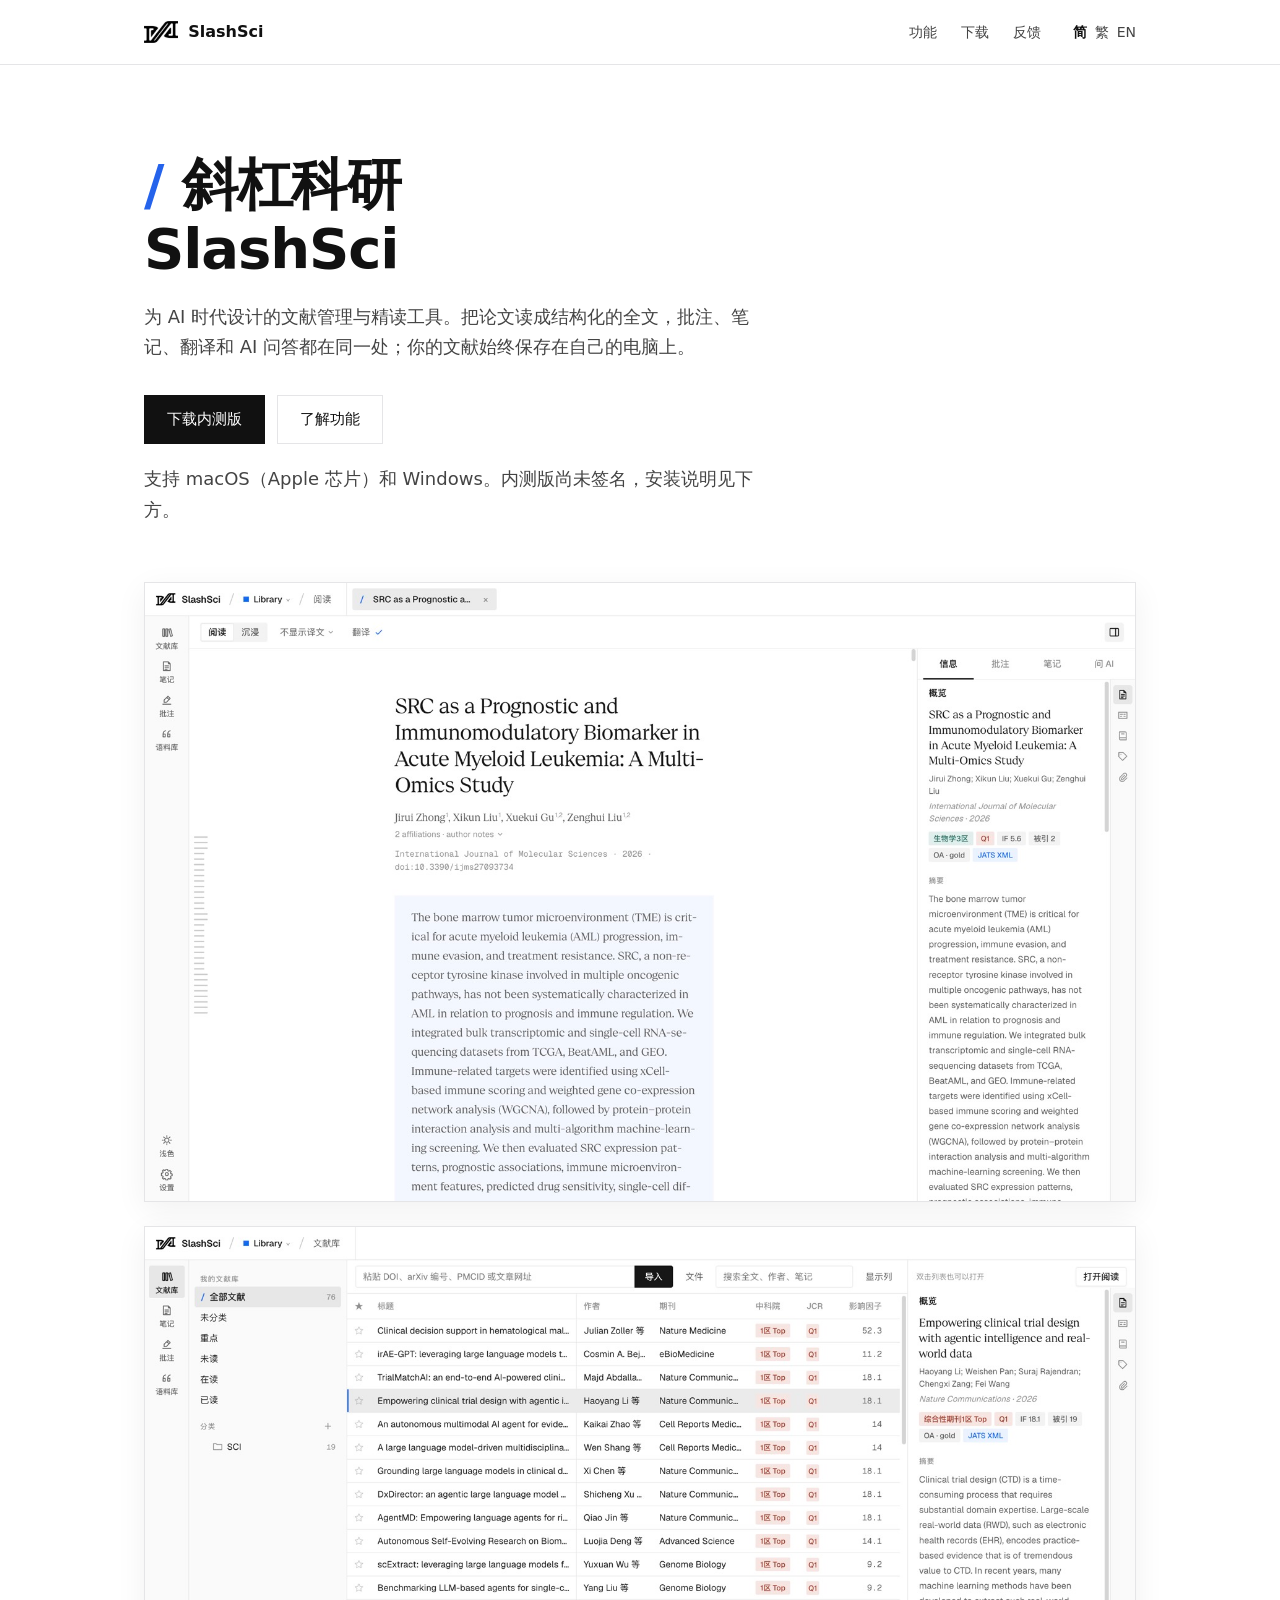
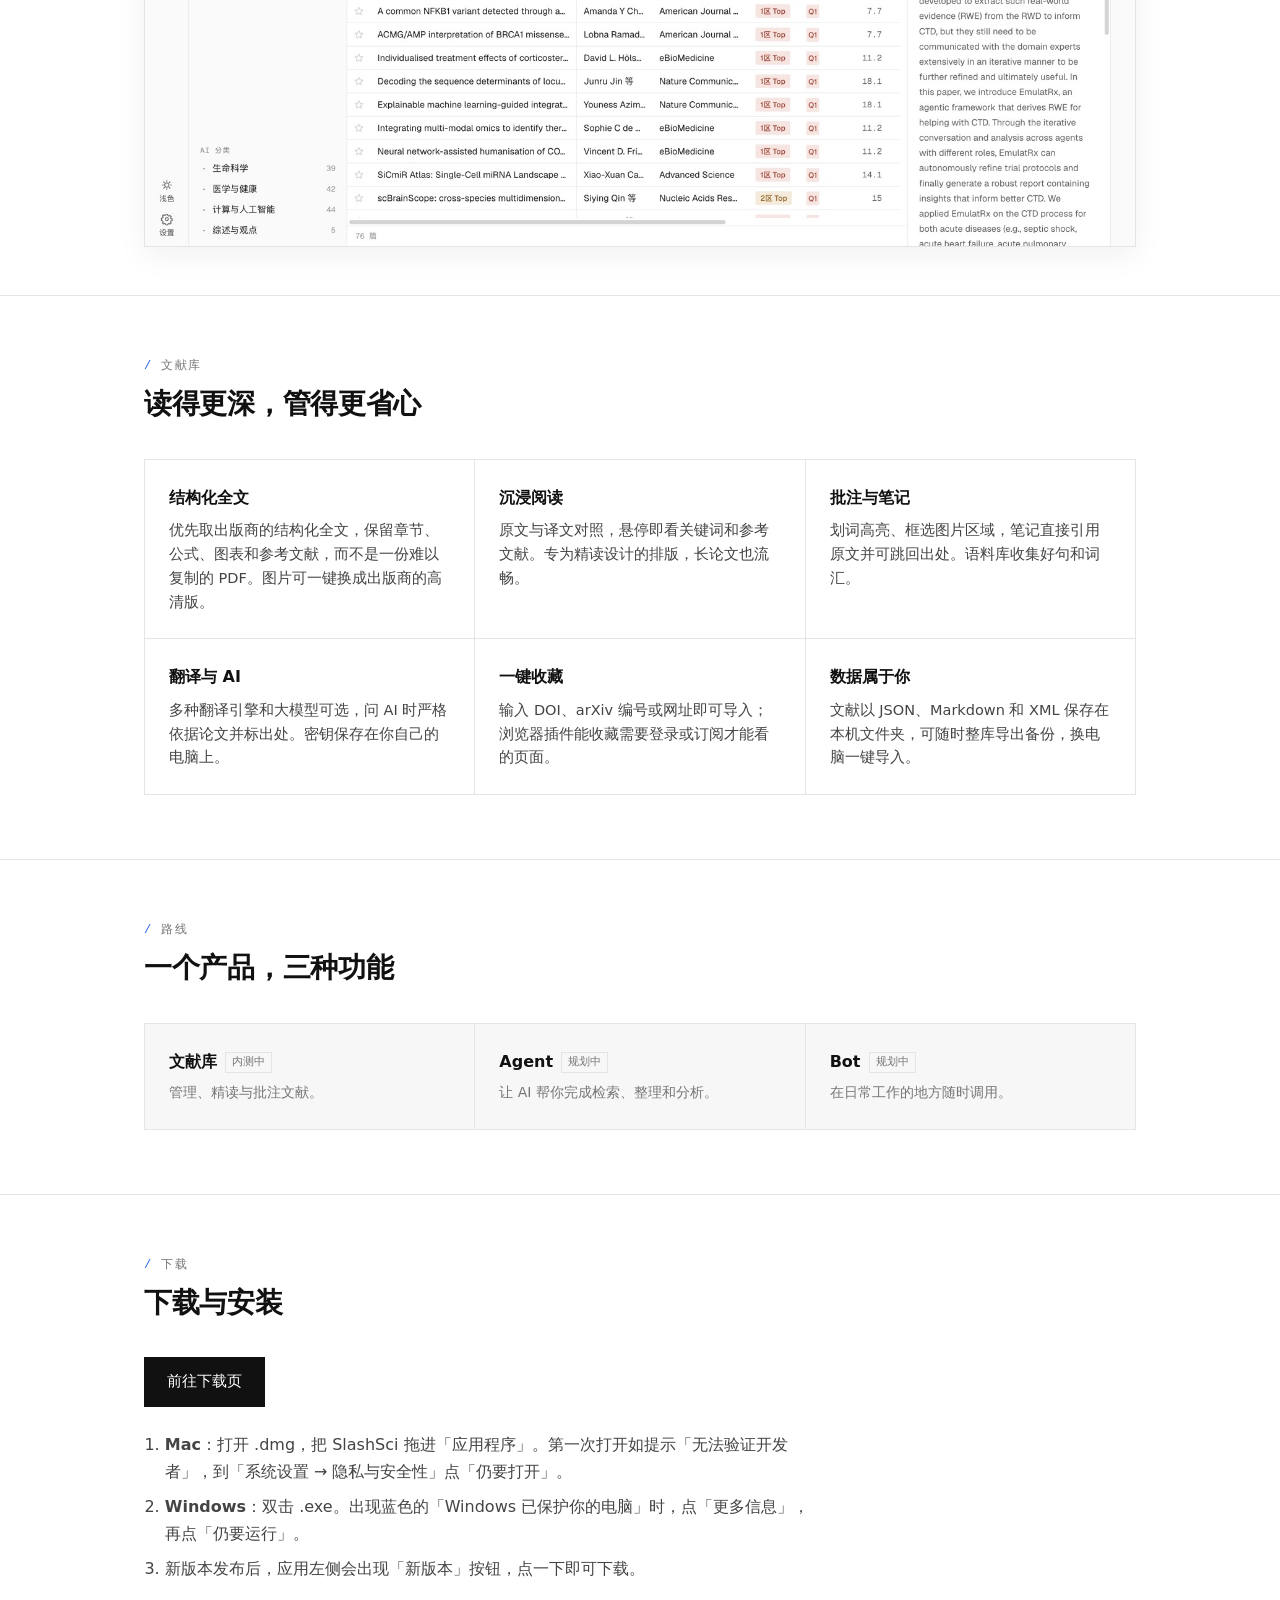
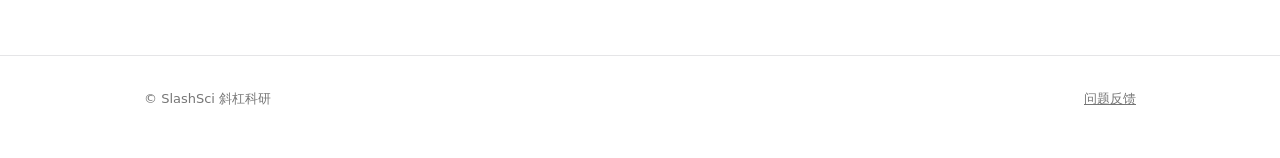
==== docs/index.html @ 0c1c7b7e "SlashSci 官网与 README（简/繁/EN）" ====
<!doctype html>
<html lang="zh-CN">
<head>
<meta charset="utf-8">
<meta name="viewport" content="width=device-width, initial-scale=1">
<title>SlashSci 斜杠科研 — 为 AI 时代设计的文献管理与精读工具</title>
<meta name="description" content="SlashSci 斜杠科研：结构化全文阅读、批注与笔记、翻译与 AI 问答，文献数据保存在你自己的电脑上。">
<link rel="icon" type="image/png" href="favicon.png">
<link rel="stylesheet" href="site.css">
</head>
<body>
<header><div class="wrap">
  <a class="brand" href="./"><img src="img/logo.png" alt="">SlashSci</a>
  <nav><a href="#features">功能</a><a href="#download">下载</a><a href="https://github.com/SlashSci/slashsci/issues">反馈</a><span class="lang"><a class="on" href="./">简</a><a href="zh-hant/">繁</a><a href="en/">EN</a></span></nav>
</div></header>
<main>
<div class="wrap hero">
  <h1><i>/</i> 斜杠科研<br>SlashSci</h1>
  <p>为 AI 时代设计的文献管理与精读工具。把论文读成结构化的全文，批注、笔记、翻译和 AI 问答都在同一处；你的文献始终保存在自己的电脑上。</p>
  <div class="cta"><a class="btn" href="https://github.com/SlashSci/slashsci/releases/latest">下载内测版</a><a class="btn alt" href="#features">了解功能</a></div>
  <p class="note">支持 macOS（Apple 芯片）和 Windows。内测版尚未签名，安装说明见下方。</p>
</div>
<div class="wrap shots">
  <figure class="shot"><img src="img/reader.jpg" alt="SlashSci 阅读界面：论文正文、信息栏与期刊分区" width="1600" height="1000"></figure>
  <figure class="shot"><img src="img/library.jpg" alt="SlashSci 文献库：列表、分类与期刊分区" width="1600" height="1000" loading="lazy"></figure>
</div>
<section class="block" id="features"><div class="wrap">
  <div class="label"><b>/</b> 文献库</div><h2>读得更深，管得更省心</h2>
  <div class="grid"><div><h3>结构化全文</h3><p>优先取出版商的结构化全文，保留章节、公式、图表和参考文献，而不是一份难以复制的 PDF。图片可一键换成出版商的高清版。</p></div>
    <div><h3>沉浸阅读</h3><p>原文与译文对照，悬停即看关键词和参考文献。专为精读设计的排版，长论文也流畅。</p></div>
    <div><h3>批注与笔记</h3><p>划词高亮、框选图片区域，笔记直接引用原文并可跳回出处。语料库收集好句和词汇。</p></div>
    <div><h3>翻译与 AI</h3><p>多种翻译引擎和大模型可选，问 AI 时严格依据论文并标出处。密钥保存在你自己的电脑上。</p></div>
    <div><h3>一键收藏</h3><p>输入 DOI、arXiv 编号或网址即可导入；浏览器插件能收藏需要登录或订阅才能看的页面。</p></div>
    <div><h3>数据属于你</h3><p>文献以 JSON、Markdown 和 XML 保存在本机文件夹，可随时整库导出备份，换电脑一键导入。</p></div></div>
</div></section>
<section class="block"><div class="wrap">
  <div class="label"><b>/</b> 路线</div><h2>一个产品，三种功能</h2>
  <div class="soon"><div><h3>文献库<span class="tag">内测中</span></h3><p>管理、精读与批注文献。</p></div>
    <div><h3>Agent<span class="tag">规划中</span></h3><p>让 AI 帮你完成检索、整理和分析。</p></div>
    <div><h3>Bot<span class="tag">规划中</span></h3><p>在日常工作的地方随时调用。</p></div></div>
</div></section>
<section class="block" id="download"><div class="wrap">
  <div class="label"><b>/</b> 下载</div><h2>下载与安装</h2>
  <p style="margin-bottom:24px"><a class="btn" href="https://github.com/SlashSci/slashsci/releases/latest">前往下载页</a></p>
  <ol class="steps"><li><b>Mac</b>：打开 .dmg，把 SlashSci 拖进「应用程序」。第一次打开如提示「无法验证开发者」，到「系统设置 → 隐私与安全性」点「仍要打开」。</li>
    <li><b>Windows</b>：双击 .exe。出现蓝色的「Windows 已保护你的电脑」时，点「更多信息」，再点「仍要运行」。</li>
    <li>新版本发布后，应用左侧会出现「新版本」按钮，点一下即可下载。</li></ol>
</div></section>
</main>
<footer><div class="wrap"><span>© SlashSci 斜杠科研</span><span><a href="https://github.com/SlashSci/slashsci/issues">问题反馈</a></span></div></footer>
</body>
</html>
---- docs/site.css ----
:root { --ink:#111; --ink2:#444; --ink3:#767676; --line:#e5e5e7; --paper:#fff; --panel:#f7f7f8; --accent:#2563eb; }
* { box-sizing: border-box; margin: 0; }
html { -webkit-text-size-adjust: 100%; }
body { font: 16px/1.7 Geist, -apple-system, "PingFang SC", "Microsoft YaHei", "Noto Sans CJK SC", system-ui, sans-serif; color: var(--ink); background: var(--paper); }
a { color: inherit; }
.wrap { max-width: 1040px; margin: 0 auto; padding: 0 24px; }
header { border-bottom: 1px solid var(--line); }
header .wrap { display: flex; align-items: center; justify-content: space-between; height: 64px; }
.brand { display: flex; align-items: center; gap: 10px; font-weight: 600; text-decoration: none; }
.brand img { height: 22px; width: auto; }
nav a { margin-left: 24px; color: var(--ink2); text-decoration: none; font-size: 14px; }
nav a:hover { color: var(--ink); }
.hero { padding-block: 88px 56px; }
.hero h1 { font-size: clamp(34px, 6vw, 56px); line-height: 1.15; letter-spacing: -.02em; font-weight: 650; }
.hero h1 i { font-style: normal; color: var(--accent); }
.hero p { margin-top: 20px; max-width: 620px; font-size: 18px; color: var(--ink2); }
.cta { margin-top: 32px; display: flex; flex-wrap: wrap; gap: 12px; align-items: center; }
.btn { display: inline-block; padding: 11px 22px; background: var(--ink); color: #fff; text-decoration: none; font-weight: 500; font-size: 15px; border: 1px solid var(--ink); }
.btn:hover { background: #333; }
.btn.alt { background: transparent; color: var(--ink); border-color: var(--line); }
.btn.alt:hover { background: var(--panel); }
.note { margin-top: 12px; font-size: 13px; color: var(--ink3); }
.shot { margin: 0 0 24px; border: 1px solid var(--line); box-shadow: 0 8px 30px rgba(0,0,0,.06); }
.shot img { display: block; width: 100%; height: auto; }
.shots { padding-bottom: 24px; }
section.block { padding: 64px 0; border-top: 1px solid var(--line); }
.label { font: 500 12px/1 "Geist Mono", ui-monospace, Menlo, monospace; letter-spacing: .12em; text-transform: uppercase; color: var(--ink3); margin-bottom: 14px; }
.label b { color: var(--accent); font-weight: 500; }
h2 { font-size: 28px; line-height: 1.3; letter-spacing: -.01em; font-weight: 650; margin-bottom: 36px; max-width: 640px; }
.grid { display: grid; grid-template-columns: repeat(3, 1fr); gap: 1px; background: var(--line); border: 1px solid var(--line); }
.grid > div { background: var(--paper); padding: 24px; }
.grid h3 { font-size: 16px; margin-bottom: 8px; }
.grid p { font-size: 14.5px; color: var(--ink2); line-height: 1.65; }
.soon { display: grid; grid-template-columns: repeat(3, 1fr); gap: 1px; background: var(--line); border: 1px solid var(--line); }
.soon > div { background: var(--panel); padding: 24px; }
.soon h3 { font-size: 16px; margin-bottom: 6px; }
.soon p { font-size: 14px; color: var(--ink3); }
.tag { display: inline-block; margin-left: 8px; padding: 1px 6px; border: 1px solid var(--line); font: 500 11px/1.6 "Geist Mono", ui-monospace, monospace; color: var(--ink3); vertical-align: 2px; }
ol.steps { padding-left: 1.3em; color: var(--ink2); max-width: 680px; }
ol.steps li { margin-bottom: 8px; }
footer { border-top: 1px solid var(--line); padding: 32px 0 48px; font-size: 13px; color: var(--ink3); }
footer .wrap { display: flex; flex-wrap: wrap; justify-content: space-between; gap: 12px; }
@media (max-width: 760px) { .grid, .soon { grid-template-columns: 1fr; } .hero { padding-block: 56px 40px; } nav a:not(:last-child) { display: none; } }
.lang { margin-left: 24px; font-size: 13px; }
.lang a { margin-left: 8px; }
.lang a.on { color: var(--ink); font-weight: 600; }
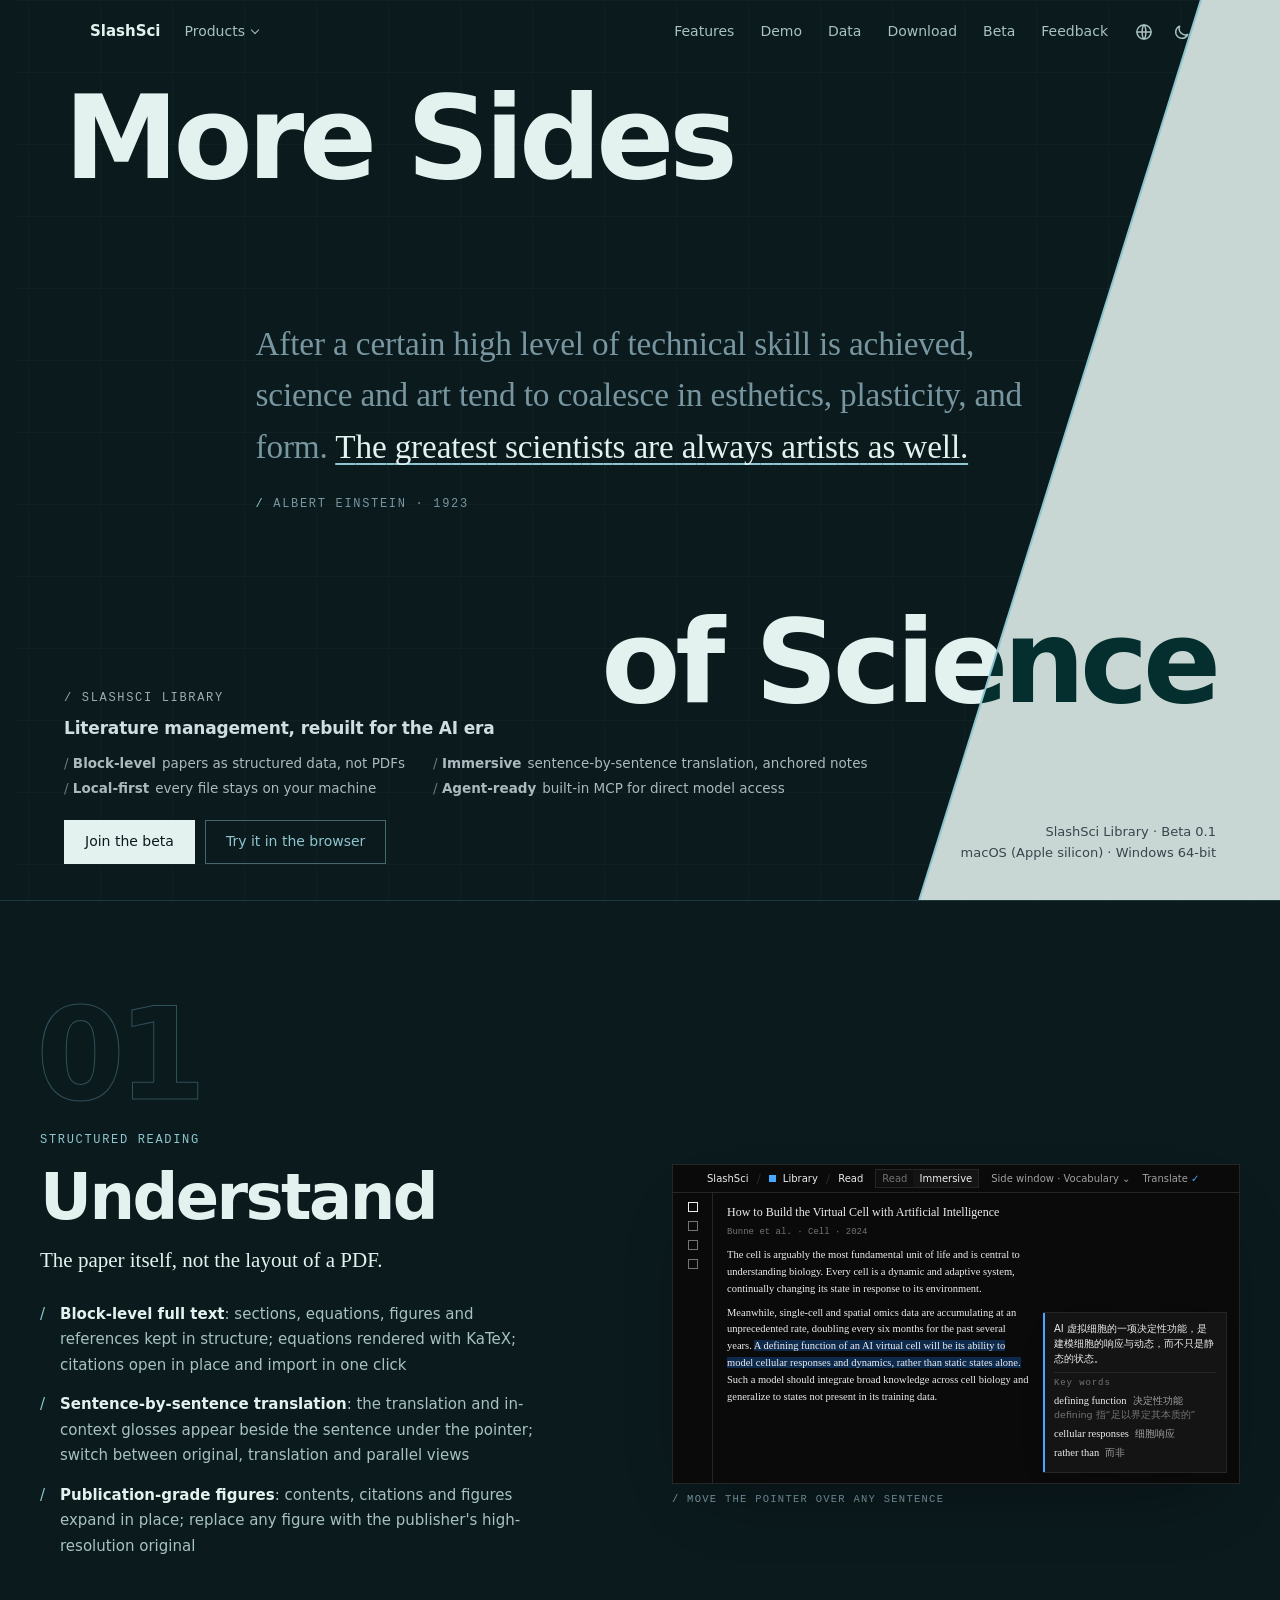
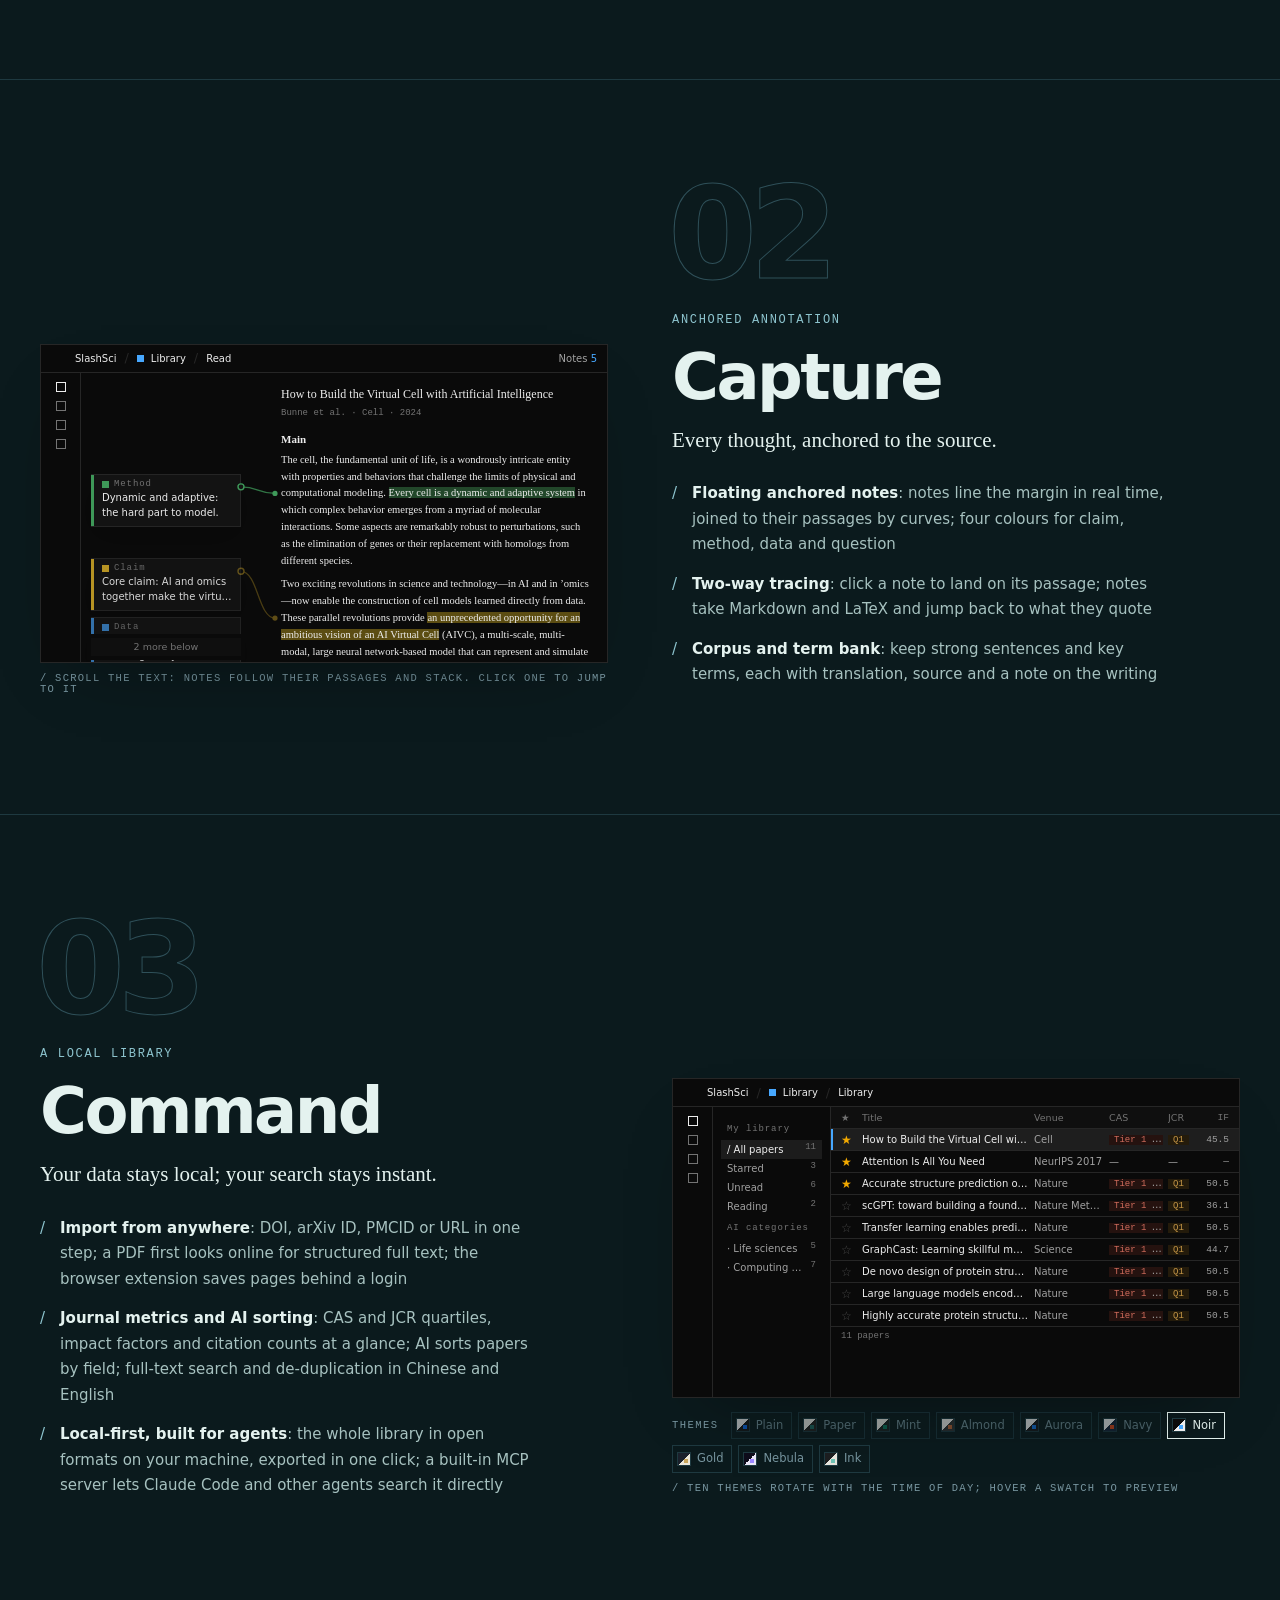
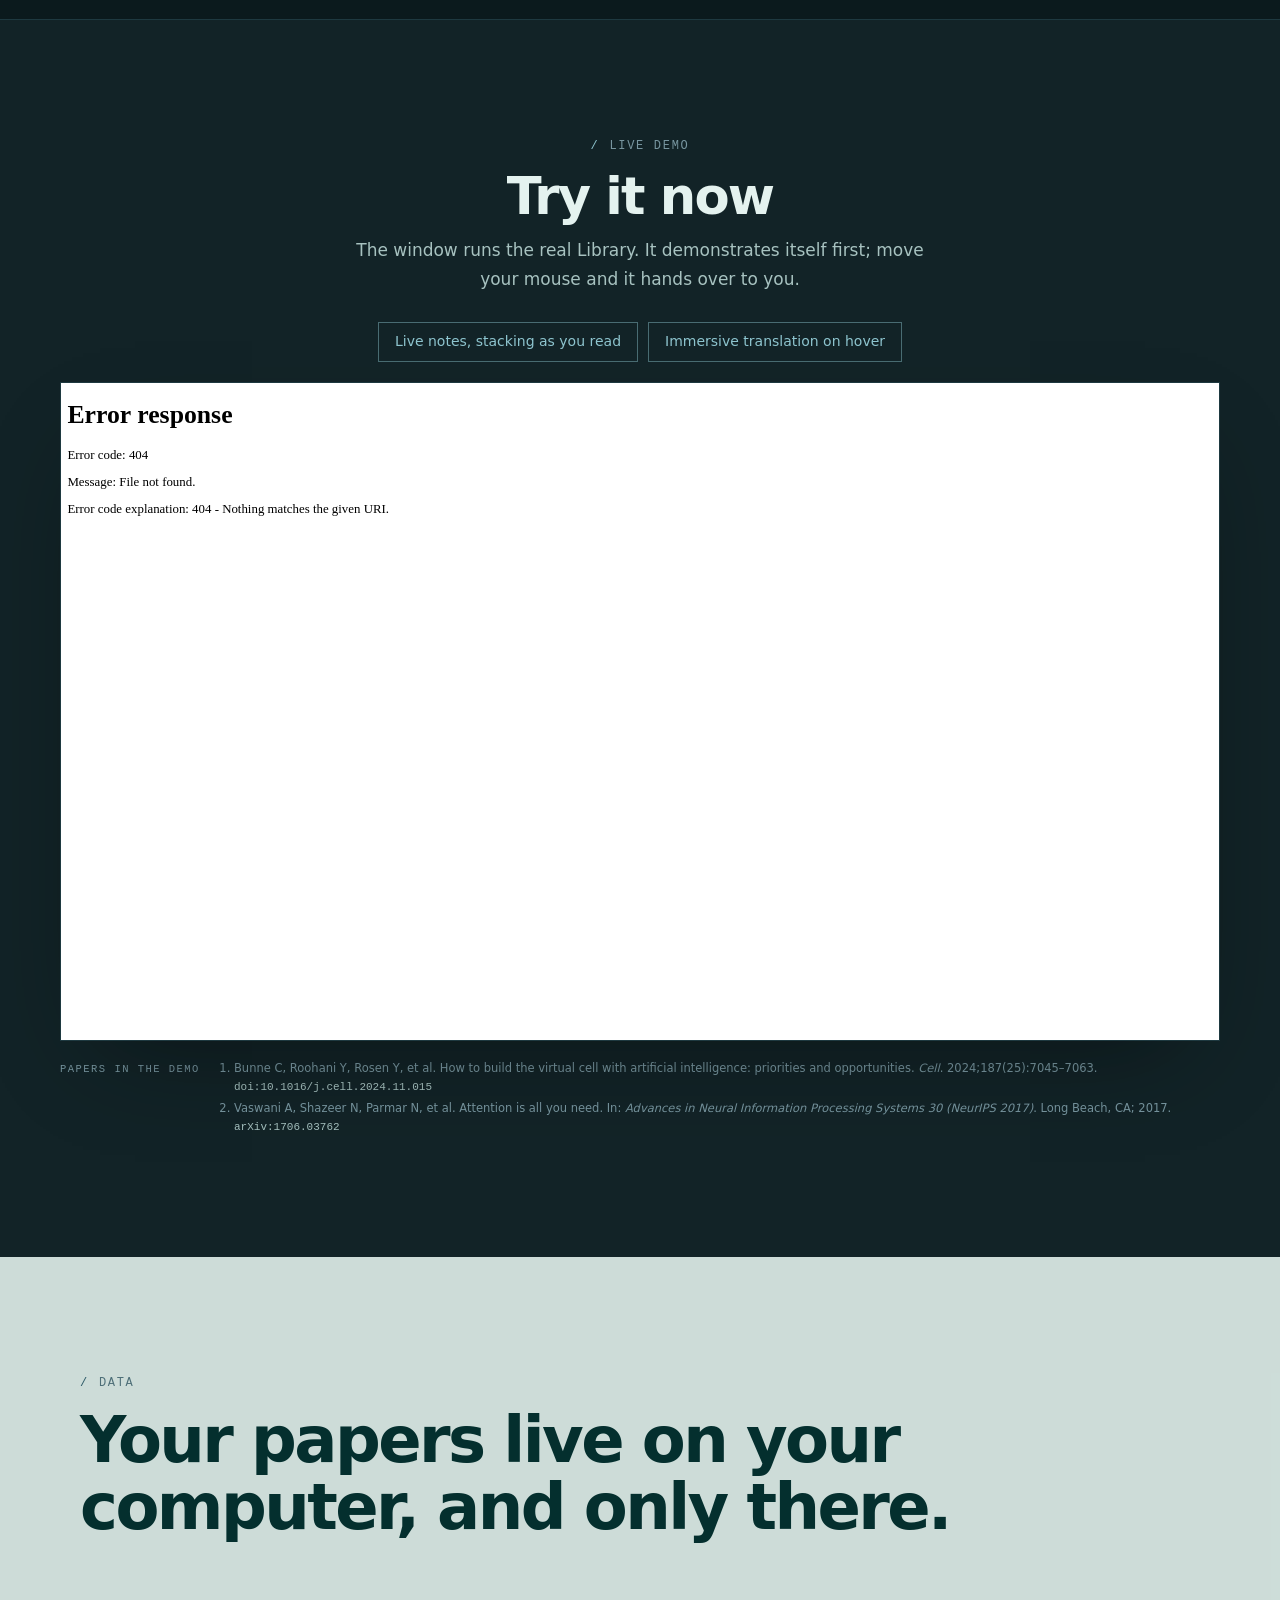
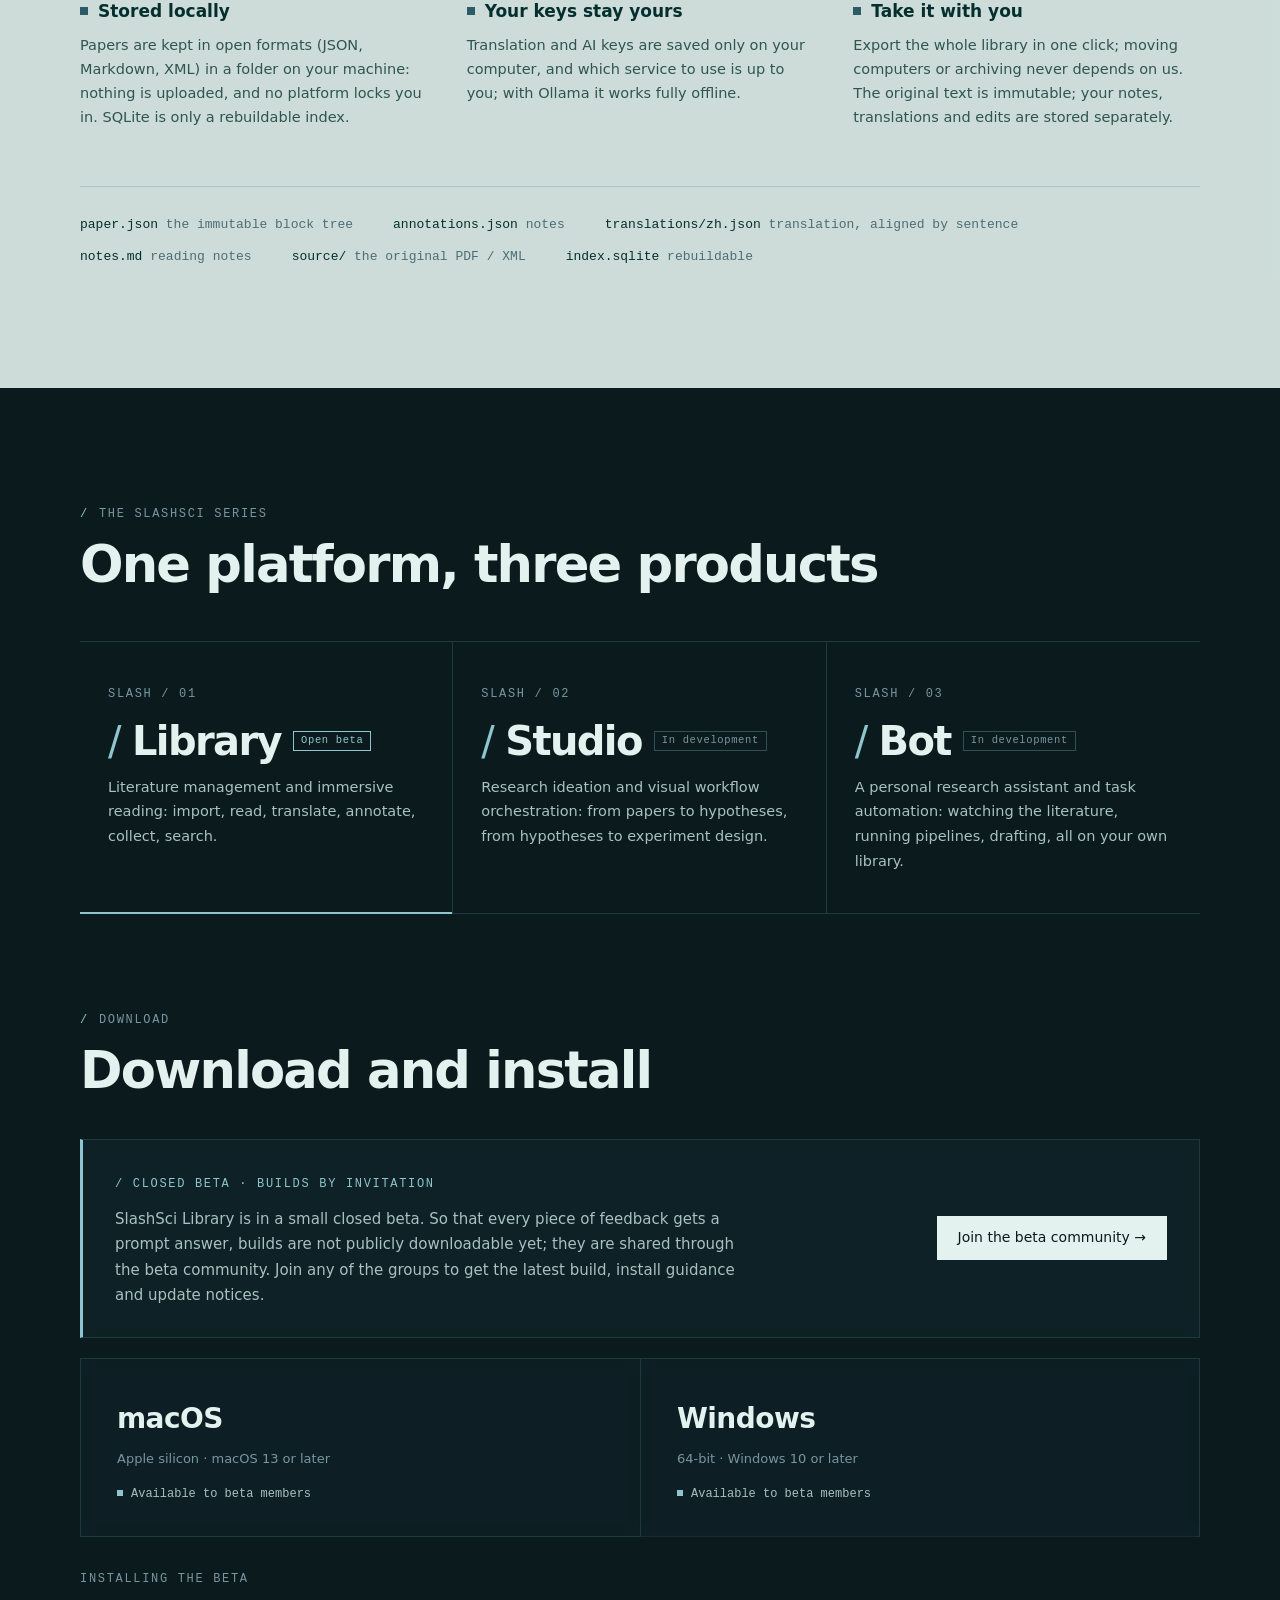
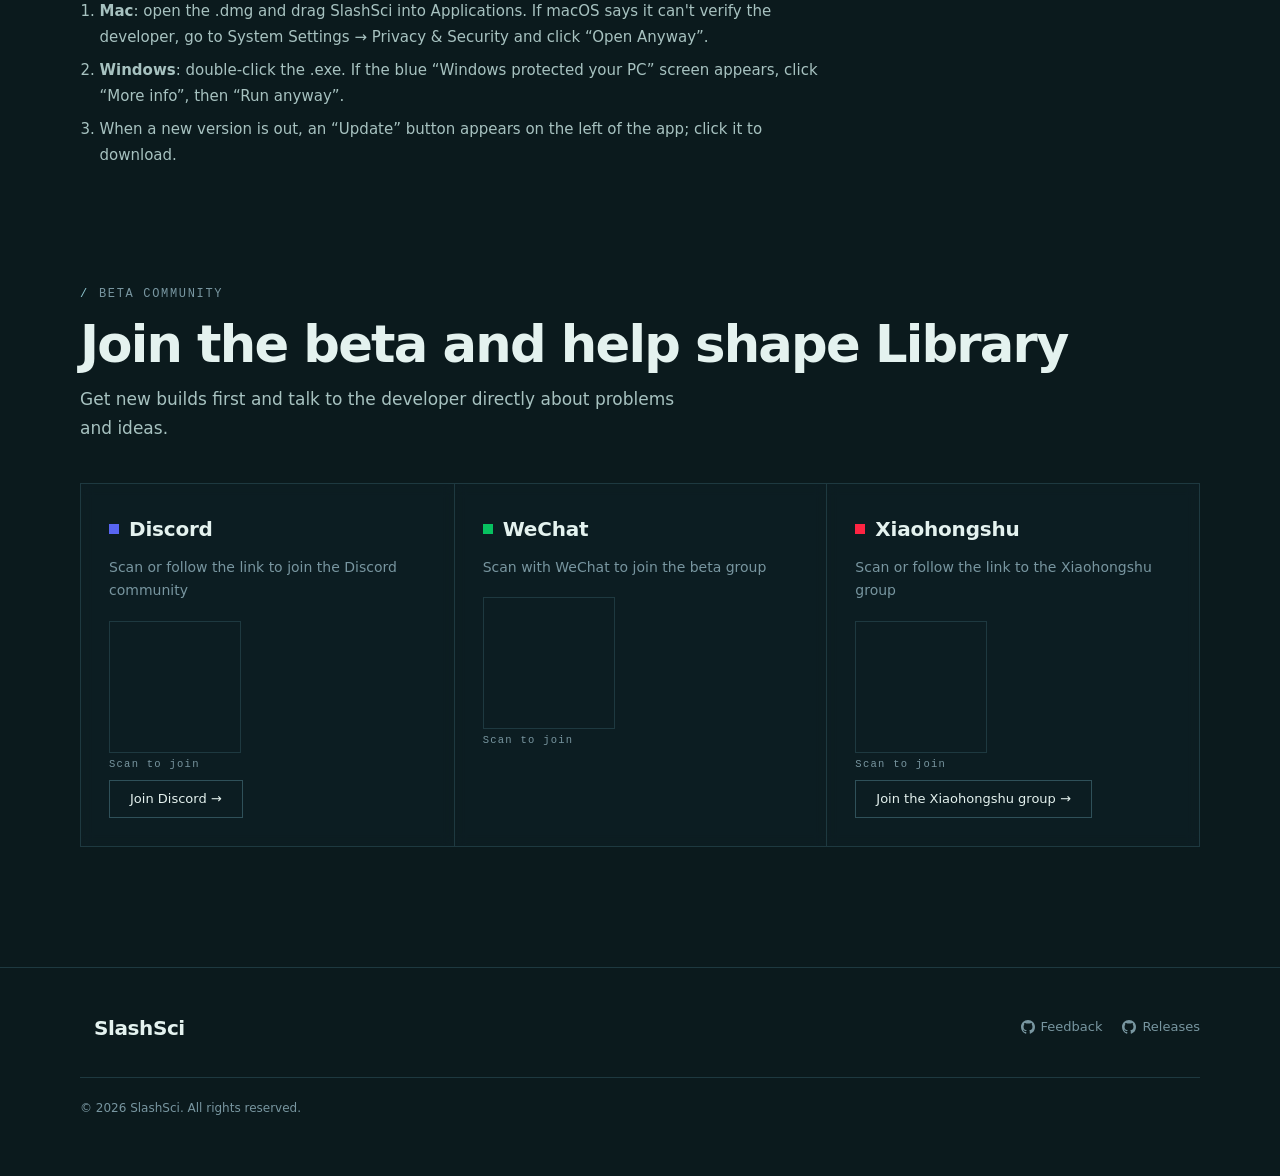
==== commit cf855c97: "官网改版：新版官网（简/繁/EN）与在线演示" ====
--- a/docs/index.html
+++ b/docs/index.html
@@ -1,52 +1,1043 @@
 <!doctype html>
-<html lang="zh-CN">
+<html lang="zh-CN" data-mode="light">
 <head>
 <meta charset="utf-8">
 <meta name="viewport" content="width=device-width, initial-scale=1">
-<title>SlashSci 斜杠科研 — 为 AI 时代设计的文献管理与精读工具</title>
-<meta name="description" content="SlashSci 斜杠科研：结构化全文阅读、批注与笔记、翻译与 AI 问答，文献数据保存在你自己的电脑上。">
-<link rel="icon" type="image/png" href="favicon.png">
-<link rel="stylesheet" href="site.css">
+<title>SlashSci 斜杠科研 — 科研不止一面</title>
+<meta name="description" content="SlashSci Library：为 AI 时代重构的文献管理。文献解构为块级结构化数据，沉浸式逐句译读与浮动锚定批注，数据全量本地存储，内置 MCP 供 AI Agent 直接调用。">
+<link rel="icon" type="image/png" href="/favicon.png">
+<link rel="alternate" hreflang="zh-Hans" href="https://slashsci.com/">
+<link rel="alternate" hreflang="zh-Hant" href="https://slashsci.com/zh-hant/">
+<link rel="alternate" hreflang="en" href="https://slashsci.com/en/">
+<link rel="alternate" hreflang="x-default" href="https://slashsci.com/">
+<script>
+// Day or night before the first paint: a saved choice wins, otherwise local time (the browser's time zone), day = 07:00–19:00.
+(function(){ var d = document.documentElement, h = new Date().getHours(), auto = h >= 7 && h < 19 ? "light" : "dark", m;
+  try { m = localStorage.getItem("slashsci-site-mode"); } catch (e) {}
+  d.dataset.auto = auto; d.dataset.mode = m === "light" || m === "dark" ? m : auto; })();
+</script>
+<style>
+@font-face{font-family:Geist;font-weight:100 900;font-display:swap;src:url(/fonts/Geist-Variable.woff2) format("woff2")}
+@font-face{font-family:"Geist Serif";font-weight:100 900;font-display:swap;src:url(/fonts/GeistSerif-Variable.woff2) format("woff2")}
+@font-face{font-family:"Geist Mono";font-weight:100 900;font-display:swap;src:url(/fonts/GeistMono-Variable.woff2) format("woff2")}
+@property --x{syntax:"<percentage>";inherits:true;initial-value:56%}
+/* day: paper page, ink face. --deep is the other face: the slash's half of the hero and the data band */
+:root{--paper:#eefbf7;--panel:#e5f4ef;--line:#cde3dd;--line2:#a9c6c3;--ink:#042f2e;--ink2:#2f5552;--ink3:#557780;--accent:#2d5a67;--accent-soft:#d6e9e6;
+--deep:#0f2c33;--deep-ink:#eaf6f2;--deep-ink2:#a9c4c4;--deep-ink3:#7f9ea3;--deep-line:#2a4a52;--deep-acc:#8ec5cf;
+--y:#f8e58c;--g:#c6e8b8;--b:#bcdcf5;--r:#f6c4bb;--ly:#c9a227;--lg:#3f9a5a;--lb:#3b82c4;--lr:#d0604c;
+--sans:Geist,"PingFang SC","Hiragino Sans GB","Microsoft YaHei","Noto Sans CJK SC",system-ui,sans-serif;--serif:"Geist Serif",Charter,"Source Serif 4",Georgia,"Songti SC","Source Han Serif SC","Noto Serif CJK SC",serif;--mono:"Geist Mono",ui-monospace,Menlo,monospace;--ease:cubic-bezier(.2,.7,.2,1);color-scheme:light}
+/* night: the faces swap — a dark page, and the slash opens a light face */
+html[data-mode=dark]{--paper:#0b1a1d;--panel:#10242a;--line:#1e3940;--line2:#2f5059;--ink:#e4f2ef;--ink2:#a7c2c0;--ink3:#7896a0;--accent:#8ec5cf;--accent-soft:#173840;
+--deep:#e3f2ee;--deep-ink:#042f2e;--deep-ink2:#2f5552;--deep-ink3:#4d6e77;--deep-line:#a9c6c3;--deep-acc:#2d5a67;color-scheme:dark}
+*{box-sizing:border-box;margin:0}
+html{-webkit-text-size-adjust:100%;background:var(--paper);overscroll-behavior-y:none}
+body{overscroll-behavior-y:none}
+body{font:16px/1.7 var(--sans);color:var(--ink);background:transparent;-webkit-font-smoothing:antialiased;overflow-x:hidden}
+a{color:inherit}
+body::before{content:"";position:fixed;inset:0;z-index:-1;background:url(/img/bg.jpg) center/cover no-repeat;opacity:.5;pointer-events:none}
+body::after{content:"";position:fixed;top:0;bottom:0;left:50%;width:min(1280px,calc(100% - 32px));transform:translate(-50%);z-index:-1;pointer-events:none;
+background-image:linear-gradient(rgba(45,90,103,.025) 1px,transparent 1px),linear-gradient(90deg,rgba(45,90,103,.025) 1px,transparent 1px);background-position:center top;background-size:72px 72px}
+/* night: the drawing inverted (pale paper turns dark, its lines turn light) and fainter; the grid in the light accent */
+html[data-mode=dark] body::before{filter:invert(1) hue-rotate(180deg);opacity:.22}
+html[data-mode=dark] body::after{background-image:linear-gradient(rgba(142,197,207,.035) 1px,transparent 1px),linear-gradient(90deg,rgba(142,197,207,.035) 1px,transparent 1px)}
+img{display:block;max-width:100%}
+html[data-mode=dark] .brand img,html[data-mode=dark] body>footer .big img{filter:invert(1)}
+.wrap{max-width:1200px;margin:0 auto;padding:0 40px}
+section[id]{scroll-margin-top:64px}
+.label{font:500 12px/1 var(--mono);letter-spacing:.14em;text-transform:uppercase;color:var(--ink3);display:flex;align-items:center;gap:10px}
+.label b{color:var(--accent);font-weight:500}
+.rv{opacity:0;transform:translateY(16px);transition:opacity .4s cubic-bezier(0,0,.2,1),transform .4s cubic-bezier(0,0,.2,1)}
+.rv.in{opacity:1;transform:none}
+/* header */
+header{position:fixed;top:0;left:0;right:0;z-index:30;transition:background .3s,border-color .3s;border-bottom:1px solid transparent}
+header.solid{background:color-mix(in srgb,var(--chrome) 72%,transparent);-webkit-backdrop-filter:blur(6px);backdrop-filter:blur(6px);border-color:var(--line)}
+header .wrap{display:flex;align-items:center;height:64px}
+.brand{display:flex;align-items:center;gap:10px;font-weight:600;text-decoration:none;font-size:15px;margin-right:12px}
+.brand img{height:18px}
+.nav{display:flex;align-items:center;gap:2px;margin-left:auto}
+.nav a,.ptrig{font:inherit;font-size:14px;color:var(--ink2);text-decoration:none;padding:8px 12px;background:none;border:0;cursor:pointer;transition:color .15s}
+.nav a:hover,.ptrig:hover{color:var(--ink)}
+/* header items that sit over the slash's face take that face's ink */
+#hd .inv{color:var(--deep-ink2)}
+#hd .inv:hover,#hd .langsel.inv.open .lbtn{color:var(--deep-ink)}
+.pmenu{position:relative}
+.ptrig::after{content:"";display:inline-block;width:5px;height:5px;margin:0 0 3px 7px;border-right:1.5px solid currentColor;border-bottom:1.5px solid currentColor;transform:rotate(45deg)}
+.pop{position:absolute;left:0;top:calc(100% + 8px);width:380px;padding:6px;background:var(--chrome);border:1px solid var(--line);box-shadow:0 24px 60px -24px rgba(0,0,0,.35)}
+/* header dropdowns (产品, language): opened by script with a short grace period on leaving; they fade and slide in and fade out */
+.dd .pop,.dd .menu{opacity:0;visibility:hidden;transform:translateY(-4px);transition:opacity .16s var(--ease),transform .16s var(--ease),visibility 0s linear .16s;z-index:10}
+.dd.open .pop,.dd.open .menu{opacity:1;visibility:visible;transform:none;transition:opacity .16s var(--ease),transform .16s var(--ease),visibility 0s}
+/* an invisible bridge over the gap between the button and its menu */
+.dd .pop::before,.dd .menu::before{content:"";position:absolute;left:-1px;right:-1px;top:-14px;height:14px}
+.ptrig::after{transition:transform .16s var(--ease)}
+.dd.open .ptrig::after{transform:translateY(2px) rotate(225deg)}
+.pi{display:grid;grid-template-columns:10px 1fr auto;gap:0 12px;align-items:center;padding:12px}
+
+.pi .dot{width:8px;height:8px;background:var(--line2)}
+.pi.on .dot{background:var(--accent)}
+.pi b{font-weight:600;font-size:14px}
+.pi i{font:500 10.5px/1.6 var(--mono);padding:0 6px;border:1px solid var(--line);color:var(--ink3);letter-spacing:.06em}
+.pi.on i{border-color:var(--accent);color:var(--accent)}
+.pi p{grid-column:2/4;font-size:13px;color:var(--ink3);line-height:1.5}
+.btn{display:inline-flex;align-items:center;gap:8px;height:44px;padding:0 20px;background:var(--ink);color:var(--paper);text-decoration:none;font-weight:500;font-size:14px;border:1px solid var(--ink);transition:transform .15s var(--ease),background .15s}
+.btn:hover{background-color:color-mix(in srgb,var(--ink) 86%,var(--paper))}
+.btn.alt{background:transparent;color:var(--ink);border-color:var(--line2)}
+
+/* language and day/night: icons */
+.langsel{position:relative;margin-left:4px}
+.langsel .lbtn,.modebtn{list-style:none;cursor:pointer;width:36px;height:36px;display:grid;place-items:center;color:var(--ink2);background:none;border:0;padding:0;transition:color .15s,background .15s}
+.langsel .lbtn svg,.modebtn svg{width:18px;height:18px}
+.langsel .lbtn:hover,.langsel.open .lbtn,.modebtn:hover{color:var(--ink)}
+#hd .inv:hover,#hd .langsel.inv.open .lbtn{background:color-mix(in srgb,var(--deep-ink) 10%,transparent)}
+.langsel.inv .lbtn{color:inherit}
+.modebtn .i-moon,html[data-mode=dark] .modebtn .i-sun{display:none}
+html[data-mode=dark] .modebtn .i-moon{display:block}
+.langsel .menu{position:absolute;right:0;top:calc(100% + 6px);min-width:150px;background:var(--chrome);border:1px solid var(--line);box-shadow:0 18px 40px -20px rgba(0,0,0,.4)}
+.langsel .menu a{display:flex;align-items:center;gap:10px;margin:0;padding:9px 14px;color:var(--ink2);text-decoration:none;font-size:14px}
+.langsel .menu a::before{content:"";width:6px;height:6px;background:transparent}
+.langsel .menu a.on::before{background:var(--accent)}
+.langsel .menu a:hover{color:var(--ink)}
+.langsel .menu a.on{color:var(--ink);font-weight:500}
+/* hero: two faces of one quotation, split by the slash */
+.hero{position:relative;height:100svh;min-height:680px;overflow:hidden;--x:56%;cursor:crosshair}
+.face{position:absolute;inset:0;display:grid;place-items:center;padding:24vh 8vw 32vh}
+.face blockquote{position:relative;margin:0;max-width:1000px}
+/* quote transitions: drift moves words, so they become boxes (the underline follows each word); the wipe is a slash-edged panel */
+.hero.fx2 .tk{display:inline-block}
+.hero.fx2 .face p mark .tk{text-decoration:underline 2px var(--accent);text-underline-offset:.16em}
+.hero.fx2 .face.zh p mark .tk{text-decoration-color:var(--deep-acc)}
+.wipe{display:none}
+.hero.fx3 .face blockquote{overflow:hidden;padding:.3em .9em;margin:-.3em -.9em}
+.hero.fx3 .wipe{display:block;position:absolute;top:-10%;bottom:-10%;left:-8%;width:116%;z-index:1;pointer-events:none;background:var(--paper);transform:translateX(-120%) skewX(-14deg)}
+.hero.fx3 .face.zh .wipe{background:var(--deep)}
+.hero.fx3 .wipe::before,.hero.fx3 .wipe::after{content:"";position:absolute;top:0;bottom:0;width:2px;background:var(--accent)}
+.hero.fx3 .wipe::before{left:0}.hero.fx3 .wipe::after{right:0}
+.hero.fx3 .face.zh .wipe::before,.hero.fx3 .face.zh .wipe::after{background:var(--deep-acc)}
+.face p{font:400 clamp(20px,2.6vw,34px)/1.55 var(--serif);color:var(--ink3);letter-spacing:-.005em;text-wrap:balance}
+.face.en,.hero h1.ttl{clip-path:polygon(0 0,var(--x) 0,calc(var(--x) - 22%) 100%,0 100%)}
+.face.zh{background:color-mix(in srgb,var(--deep) 88%,transparent);clip-path:polygon(var(--x) 0,100% 0,100% 100%,calc(var(--x) - 22%) 100%)}
+.face.zh p{color:var(--deep-ink2)}
+.face p mark{background:none;text-decoration:underline;text-decoration-color:var(--accent);text-decoration-thickness:2px;text-underline-offset:.16em;text-decoration-skip-ink:none;color:var(--ink)}
+.face.zh p mark{color:var(--deep-ink);text-decoration-color:var(--deep-acc)}
+.face footer{margin-top:26px;font:500 12px/1 var(--mono);letter-spacing:.14em;text-transform:uppercase;color:var(--ink3)}
+.face footer::before{content:"/ ";color:var(--accent)}
+.face.zh footer{color:var(--deep-ink3)}
+.face.zh footer::before{color:var(--deep-acc)}
+.divider{position:absolute;left:0;top:50%;width:2px;height:140vh;background:var(--accent);transform-origin:50% 50%;pointer-events:none}
+.hero .ttl{position:absolute;inset:0;margin:0;pointer-events:none;font:600 clamp(64px,10vw,150px)/1 var(--sans);letter-spacing:-.05em}
+html[lang=en] .hero .ttl{font-size:clamp(44px,9vw,136px);letter-spacing:-.045em}
+/* light ink in difference mode: dark over a light face, light over a dark face, in either mode, so no word can vanish */
+.hero .ttl .a,.hero .ttl .b{position:absolute;color:var(--ink);opacity:0;transform:translateY(24px);animation:rise 1s .3s var(--ease) forwards}
+.face.zh .ttl .a,.face.zh .ttl .b{color:var(--deep-ink)}
+.hero .ttl .a{left:5vw;top:9vh}
+.hero .ttl .b{right:5vw;bottom:20vh;animation-delay:.5s}
+@keyframes rise{to{opacity:1;transform:none}}
+.hero .bar{position:absolute;left:0;right:0;bottom:0;display:flex;align-items:flex-end;justify-content:space-between;padding:0 5vw 36px;gap:24px;pointer-events:none}
+.hero .bar>*{pointer-events:auto}
+.intro,.hero .side{color:#dbf8ff;mix-blend-mode:difference}
+.intro .nm{font:500 12px/1 var(--mono);letter-spacing:.14em;text-transform:uppercase;opacity:.75}
+.intro .ld{margin-top:10px;font-size:17px;font-weight:600;letter-spacing:-.01em}
+.intro ul{margin:10px 0 0;padding:0;list-style:none;display:grid;grid-template-columns:auto auto;gap:4px 28px;font-size:13.5px;line-height:1.6}
+.intro li{opacity:.82;white-space:nowrap}
+.intro li b{font-weight:600;opacity:1;margin-right:6px}
+.intro li::before{content:"/ ";opacity:.6}
+.hero .side{font-size:13px;text-align:right;opacity:.8;line-height:1.6}
+.hero .cta .btn.alt{color:var(--accent);border-color:color-mix(in srgb,var(--accent) 45%,transparent);background:none;transition:color .18s,background-color .18s,border-color .18s}
+.hero .cta .btn.alt:hover{color:var(--paper);border-color:var(--accent);background:var(--accent)}
+.hero .cta{display:flex;gap:10px;flex-wrap:wrap;margin-top:20px}
+@media (hover:none){.hero{animation:sway 9s ease-in-out infinite alternate}@keyframes sway{from{--x:46%}to{--x:70%}}}
+/* features: one per band; the number, label and heading stack, and the mock's top meets the heading's */
+.faces{padding:0}
+.band{position:relative;display:grid;grid-template-columns:1fr 1fr;align-items:start;gap:64px;padding:96px 40px 120px;max-width:1280px;margin:0 auto;border-top:1px solid var(--line);--numh:calc(clamp(72px,10vw,132px) * .9)}
+.band .num{display:block;height:var(--numh);margin:0 0 22px -4px;font:600 clamp(72px,10vw,132px)/.9 var(--sans);letter-spacing:-.06em;color:transparent;-webkit-text-stroke:1px var(--line2);user-select:none}
+.band .txt{min-width:0}
+.band .job{display:block;font:500 12px/1 var(--mono);letter-spacing:.14em;text-transform:uppercase;color:var(--accent)}
+.band h3{margin-top:18px;font:600 clamp(40px,5vw,64px)/1.05 var(--sans);letter-spacing:-.04em}
+.band .d{margin-top:14px;font:400 21px/1.45 var(--serif);color:var(--ink)}
+.band ul{margin-top:26px;padding:0;list-style:none;display:grid;gap:14px;max-width:500px}
+.band li{position:relative;padding-left:20px;font-size:15px;color:var(--ink2);line-height:1.7}
+.band li b{color:var(--ink);font-weight:600}
+.band li::before{content:"/";position:absolute;left:0;top:0;color:var(--accent);font-weight:300}
+.band:nth-child(even) .txt{order:2}
+.band .vis{position:relative;min-width:0;padding-top:calc(var(--numh) + 22px + 12px + 18px)}
+.band .hint{margin-top:10px;font:500 10.5px/1 var(--mono);letter-spacing:.12em;text-transform:uppercase;color:var(--ink3)}
+/* the mocks: the app's own look, scoped variables so a mock can change theme */
+.mock{position:relative;border:1px solid var(--mline);background:var(--mp);color:var(--mink);box-shadow:0 30px 70px -36px rgba(0,0,0,.45);font:12.5px/1.5 var(--sans);overflow:hidden;--mp:#fff;--mpanel:#fafafa;--mraised:#fff;--mline:#ebebeb;--mink:#171717;--mink2:#5c5c5c;--mink3:#8f8f8f;--macc:#0a6cf0;--msoft:#ebf3ff;--mrail:#fafafa;--mrailink:#666;--mrailon:#171717}
+.mock[data-theme="geist"]{--mp:#ffffff;--mpanel:#fafafa;--mraised:#ffffff;--mline:#ebebeb;--mink:#171717;--mink2:#5c5c5c;--mink3:#8f8f8f;--macc:#0a6cf0;--msoft:#ebf3ff;--mrail:#fafafa;--mrailink:#666666;--mrailon:#171717}
+.mock[data-theme="paper"]{--mp:#fbf9f4;--mpanel:#f3f0e8;--mraised:#fffefb;--mline:#e2ddd0;--mink:#23221f;--mink2:#5f5c54;--mink3:#8d897e;--macc:#1f6b63;--msoft:#dcebe7;--mrail:#ece8de;--mrailink:#6b675e;--mrailon:#1f6b63}
+.mock[data-theme="mint"]{--mp:#fcfaf4;--mpanel:#e4eee8;--mraised:#ffffff;--mline:#d3e0d8;--mink:#1d2422;--mink2:#4a5853;--mink3:#82918b;--macc:#0b7a62;--msoft:#d2ebe2;--mrail:#dbe8e0;--mrailink:#3f6b5f;--mrailon:#0b7a62}
+.mock[data-theme="apricot"]{--mp:#fffcf8;--mpanel:#f9f1e7;--mraised:#ffffff;--mline:#ede2d3;--mink:#333333;--mink2:#666260;--mink3:#9c958d;--macc:#c4693a;--msoft:#f8e4d6;--mrail:#f5ebdf;--mrailink:#7a6f66;--mrailon:#c4693a}
+.mock[data-theme="aurora"]{--mp:#ffffff;--mpanel:#f6f7fb;--mraised:#ffffff;--mline:#e5e7f0;--mink:#18181b;--mink2:#52525e;--mink3:#8a8a97;--macc:#1677e6;--msoft:#e6f0fd;--mrail:#f3f1fd;--mrailink:#5b5b70;--mrailon:#7c3aed}
+.mock[data-theme="navy"]{--mp:#ffffff;--mpanel:#f4f6f9;--mraised:#ffffff;--mline:#e1e6ee;--mink:#16263b;--mink2:#4f5d70;--mink3:#8994a4;--macc:#e0491a;--msoft:#fde5db;--mrail:#133a5e;--mrailink:#b7c7da;--mrailon:#ff7a45}
+.mock[data-theme="geist-dark"]{--mp:#0a0a0a;--mpanel:#0f0f0f;--mraised:#141414;--mline:#262626;--mink:#ededed;--mink2:#a1a1a1;--mink3:#737373;--macc:#47a8ff;--msoft:#0d2a4d;--mrail:#0a0a0a;--mrailink:#a1a1a1;--mrailon:#ededed;--y:#5c4d12;--g:#22472a;--b:#1d3f66;--r:#5c2526}
+.mock[data-theme="gold"]{--mp:#1b202b;--mpanel:#212733;--mraised:#29303d;--mline:#353d4c;--mink:#ece6d8;--mink2:#b6ae9e;--mink3:#847d70;--macc:#c9a55c;--msoft:#3a3426;--mrail:#161a23;--mrailink:#a39b8a;--mrailon:#d9b56a;--y:#5c4d12;--g:#22472a;--b:#1d3f66;--r:#5c2526}
+.mock[data-theme="nebula"]{--mp:#0d0b1a;--mpanel:#131025;--mraised:#1a1631;--mline:#2a2546;--mink:#e8e5f6;--mink2:#a8a2c6;--mink3:#736d97;--macc:#9d85ff;--msoft:#2a2350;--mrail:#0a0815;--mrailink:#8d86b3;--mrailon:#b9a6ff;--y:#5c4d12;--g:#22472a;--b:#1d3f66;--r:#5c2526}
+.mock[data-theme="ink"]{--mp:#1c1d1f;--mpanel:#232427;--mraised:#2b2c30;--mline:#36373b;--mink:#e6e3dc;--mink2:#aca89e;--mink3:#7f7c74;--macc:#6fc2b4;--msoft:#24403c;--mrail:#18191b;--mrailink:#9a968d;--mrailon:#6fc2b4;--y:#5c4d12;--g:#22472a;--b:#1d3f66;--r:#5c2526}
+.mk-top{display:flex;align-items:center;gap:14px;height:36px;padding:0 12px;border-bottom:1px solid var(--mline);font-size:11.5px;color:var(--mink2);white-space:nowrap;overflow:hidden}
+.mk-crumb{display:flex;align-items:center;gap:5px;color:var(--mink);font-weight:500}
+.mk-logo{width:16px;height:10px;background:currentColor;-webkit-mask:url(/img/logo.svg) center/contain no-repeat;mask:url(/img/logo.svg) center/contain no-repeat;margin-right:3px}
+.mk-crumb .sep{color:var(--mline);font-weight:300;font-size:16px;padding:0 3px}
+.mk-crumb em{width:7px;height:7px;background:var(--macc);display:inline-block;margin-right:2px}
+.mk-seg{display:flex;border:1px solid var(--mline);background:var(--mpanel)}
+.mk-seg span{padding:2px 8px;color:var(--mink3)}
+.mk-seg span.on{background:var(--mraised);color:var(--mink);box-shadow:0 1px 2px rgba(0,0,0,.06)}
+.mk-tool b{color:var(--macc);font-weight:500}
+.mk-body{display:grid;grid-template-columns:40px 1fr}
+.mk-body.learn{grid-template-columns:40px 1fr 172px}
+.mk-body.notes{position:relative;grid-template-columns:40px 172px 1fr}
+.mk-body.lib{grid-template-columns:40px 118px 1fr}
+.mk-rail{background:var(--mrail);border-right:1px solid var(--mline);display:flex;flex-direction:column;align-items:center;gap:12px;padding-top:12px}
+.mk-rail i{width:12px;height:12px;border:1.3px solid var(--mrailink);opacity:.7}
+.mk-rail i:first-child{border-color:var(--mrailon);opacity:1}
+.mk-paper{padding:20px 18px 22px;font:13.5px/1.7 var(--serif);color:var(--mink)}
+.mk-paper h4{font:500 15px/1.3 var(--serif);margin-bottom:4px}
+.mk-paper h5{font:600 13.5px/1.4 var(--serif);margin:16px 0 6px}
+.mk-paper .meta{font:10.5px/1.6 var(--mono);color:var(--mink3);margin-bottom:12px}
+.mk-paper p{margin-bottom:10px}
+.mk-paper p:last-child{margin-bottom:0}
+.mock{display:flex;flex-direction:column;aspect-ratio:16/9;font-size:11.5px}
+.mk-top{flex:none;height:32px}
+.mk-body{flex:1;min-height:0}
+.mk-body.learn{grid-template-columns:40px 1fr 164px}
+.mock .mk-paper{font-size:12px;line-height:1.62;padding:14px 16px}
+.mock .mk-paper h4{font-size:13.5px}
+.mock.learn .mk-paper{overflow:hidden;font-size:11.5px;line-height:1.55;padding:12px 14px}
+.mock .mk-paper h4{white-space:nowrap;overflow:hidden;text-overflow:ellipsis}
+.mock.learn .mk-paper .meta{margin-bottom:8px}
+.mock.learn .mk-paper p{margin-bottom:7px}
+.mock .nc{padding:6px 9px 7px 11px;font-size:11px}
+.mock .nc small{margin-bottom:3px}
+.nc span{display:-webkit-box;-webkit-line-clamp:2;-webkit-box-orient:vertical;overflow:hidden}
+.mk-rail{gap:10px;padding-top:10px}
+/* 01 */
+.ls{transition:background .25s;box-decoration-break:clone;-webkit-box-decoration-break:clone;cursor:default}
+.ls.on{background:var(--msoft)}
+.mk-learn{position:relative}
+.lcard{position:absolute;left:0;right:12px;padding:9px 11px;font-size:11.5px;background:var(--mraised);border:1px solid var(--mline);box-shadow:0 14px 34px -18px rgba(0,0,0,.3);line-height:1.55;transition:transform .35s var(--ease)}
+.lcard::before{content:"";position:absolute;left:-1px;top:0;bottom:0;width:2px;background:var(--macc)}
+.lcard .vk{margin-top:8px;padding-top:8px;border-top:1px solid var(--mline)}
+.lcard small{display:block;font:500 10px/1 var(--mono);letter-spacing:.1em;color:var(--mink3);margin-bottom:6px}
+.lcard .w{margin-bottom:5px;font-size:11.5px;color:var(--mink2)}
+.lcard .w b{font:500 12px var(--serif);color:var(--mink);margin-right:6px}
+.lcard .w em{display:block;font-style:normal;font-size:11px;color:var(--mink3)}
+/* 02 — as NotesColumn.tsx: a card, a port on its right edge, a curve to a dot at the passage */
+.mk-margin{position:relative;overflow:hidden}
+.nc{position:absolute;left:10px;right:12px;top:0;display:block;text-align:left;font:inherit;padding:8px 10px 9px 12px;background:var(--mraised);border:1px solid var(--mline);box-shadow:0 10px 26px -16px rgba(0,0,0,.3);font-size:11.5px;line-height:1.45;color:var(--mink);cursor:pointer;transition:transform .2s var(--ease),box-shadow .2s,border-color .2s,opacity .6s var(--ease)}
+.mock .nc{transition:opacity .15s,border-color .2s,box-shadow .2s,translate .2s;will-change:transform}
+/* a passage already read: its card folds into one line at the top of the column */
+.mock .nc.row{height:22px;padding:0 8px 0 11px;display:flex;align-items:center;gap:7px;white-space:nowrap;overflow:hidden;transition:transform .2s ease-out,opacity .15s}
+.mock .nc.row small{margin:0;flex:none}
+.mock .nc.row span{display:block;overflow:hidden;text-overflow:ellipsis;color:var(--mink2)}
+.nc-more{position:absolute;left:10px;right:12px;bottom:6px;z-index:4;padding:2px 0;text-align:center;font-size:10.5px;color:var(--mink3);background:var(--mpanel);box-shadow:0 0 0 4px var(--mp)}
+.nc::before{content:"";position:absolute;left:-1px;top:0;bottom:0;width:3px;background:var(--lc)}
+.nc small{display:flex;align-items:center;gap:5px;font:500 10px/1 var(--mono);letter-spacing:.1em;color:var(--mink3);margin-bottom:4px}
+.nc small i{width:7px;height:7px;background:var(--lc)}
+.nc q{display:none;-webkit-line-clamp:2;-webkit-box-orient:vertical;overflow:hidden;font:11px/1.4 var(--serif);color:var(--mink2);margin-bottom:3px}
+.nc q::before,.nc q::after{content:""}
+.nc:hover,.nc.focus{border-color:color-mix(in srgb,var(--mink) 45%,var(--mline));box-shadow:0 14px 30px -14px rgba(0,0,0,.4);translate:2px 0}
+.nc:focus-visible{outline:2px solid var(--macc);outline-offset:1px}
+.mk-scroll{position:relative;overflow-y:auto;overscroll-behavior:contain;scrollbar-width:thin;scrollbar-color:var(--mline) transparent}
+.mk-scroll .mk-paper{padding:14px 18px 90px 28px}
+.hl{background:var(--c);color:var(--mink);box-decoration-break:clone;-webkit-box-decoration-break:clone;cursor:pointer;transition:box-shadow .2s}
+.hl.focus{box-shadow:0 0 0 1.5px color-mix(in srgb,var(--mink) 55%,transparent)}
+.mk-links{position:absolute;inset:0;width:100%;height:100%;pointer-events:none;z-index:3;overflow:hidden}
+.mk-links path{fill:none;stroke-width:1.3;opacity:.75}
+.mk-links g.on path{stroke-width:2;opacity:1}
+.mk-links g{transition:opacity .2s}
+/* 03 */
+.libwrap{position:relative}
+.libwrap .over{position:absolute;inset:0;opacity:0;box-shadow:none;transition:opacity 1.1s var(--ease)}
+.libwrap .over.show{opacity:1}
+.libwrap .over.snap{transition:none}
+.mk-side{padding:10px 8px;border-right:1px solid var(--mline)}
+.mk-side small{display:block;font:500 10px/1 var(--mono);letter-spacing:.1em;color:var(--mink3);margin:8px 6px 6px}
+.mk-nav{display:flex;justify-content:space-between;gap:6px;padding:2px 6px;font-size:11.5px;color:var(--mink2);white-space:nowrap}
+.mk-nav span{overflow:hidden;text-overflow:ellipsis}
+.mk-nav.on{background:color-mix(in srgb,var(--mink) 8%,transparent);color:var(--mink);font-weight:500}
+.mk-nav b{font:10.5px var(--mono);color:var(--mink3);font-weight:400}
+.mk-table{font-size:11.5px;overflow:hidden;min-width:0}
+.mk-row{display:grid;grid-template-columns:16px 1fr 70px 54px 24px 32px;gap:6px;align-items:center;padding:0 10px;height:24px;border-bottom:1px solid var(--mline);color:var(--mink2);white-space:nowrap}
+.mk-row>span{overflow:hidden;text-overflow:ellipsis;min-width:0}
+.mk-row>span:nth-child(3){display:none}
+.mk-row.h{height:24px;color:var(--mink3);font-size:11px;background:var(--mpanel)}
+.mk-row .t{color:var(--mink)}
+.mk-row .st{color:var(--mink3);font-size:12px;opacity:.6}
+.mk-row .st.on{color:#f2a900;opacity:1}
+.mk-row.sel{background:color-mix(in srgb,var(--mink) 8.5%,transparent);box-shadow:inset 2px 0 0 var(--macc)}
+.mk-row i{font-style:normal;font:500 10px/1.7 var(--mono);padding:0 5px}
+.mk-row i.r1{color:color-mix(in srgb,#c8452f 76%,var(--mink));background:color-mix(in srgb,#c8452f 14%,var(--mp))}
+.mk-row i.q{color:color-mix(in srgb,#b97a12 76%,var(--mink));background:color-mix(in srgb,#b97a12 15%,var(--mp))}
+.mk-row .if{font:11px var(--mono);text-align:right}
+.mk-foot{padding:4px 10px;font:10.5px var(--mono);color:var(--mink3)}
+/* the mocks are small pictures of the app: about two sizes smaller than the app itself, so they read as a whole, not line by line */
+.mock{font-size:10.5px}
+.mk-body.learn{grid-template-columns:40px 1fr 196px}
+.mock .mk-top{height:28px;gap:12px;padding:0 10px;font-size:10px}
+.mock .mk-crumb .sep{font-size:13px}
+.mock .mk-seg span{padding:1px 6px}
+.mock .mk-rail{gap:9px;padding-top:9px}
+.mock .mk-rail i{width:10px;height:10px}
+.mock .mk-paper,.mock.learn .mk-paper{font-size:10.5px;line-height:1.6}
+.mock .mk-paper h4{font-size:12px}
+.mock .mk-paper h5{font-size:11px;margin:12px 0 4px}
+.mock .mk-paper .meta{font-size:9px;margin-bottom:8px}
+.mock .mk-paper p{margin-bottom:7px}
+.mock .lcard{font-size:10px;line-height:1.5;padding:8px 10px}
+.mock .lcard small{font-size:9px;margin-bottom:5px}
+.mock .lcard .vk{margin-top:6px;padding-top:6px}
+.mock .lcard .w{font-size:10px;margin-bottom:4px}
+.mock .lcard .w b{font-size:10.5px}
+.mock .lcard .w em{font-size:9.5px}
+.mock .nc{font-size:10px;line-height:1.45;padding:5px 8px 6px 10px}
+.mock .nc small{font-size:9px;margin-bottom:2px}
+.mock .nc.row{height:20px}
+.mock .nc-more{font-size:9.5px}
+.mock .mk-side small{font-size:9px}
+.mock .mk-nav{font-size:10px}
+.mock .mk-nav b{font-size:9px}
+.mock .mk-table{font-size:10px}
+.mock .mk-row{height:22px;gap:5px}
+.mock .mk-row.h{height:22px;font-size:9.5px}
+.mock .mk-row i{font-size:9px}
+.mock .mk-row .if{font-size:9.5px}
+.mock .mk-foot{font-size:9px}
+.themes{display:flex;flex-wrap:wrap;gap:6px;align-items:center;margin-top:14px}
+.themes .k{font:500 10.5px/1 var(--mono);letter-spacing:.14em;text-transform:uppercase;color:var(--ink3);margin-right:6px}
+.sw{display:inline-flex;align-items:center;gap:6px;padding:3px 8px 3px 4px;border:1px solid var(--line);background:var(--paper);font:inherit;font-size:11.5px;color:var(--ink3);cursor:pointer;transition:border-color .15s,color .15s,opacity .15s}
+.sw:hover,.sw.on{border-color:var(--ink);color:var(--ink)}
+html[data-mode=light] .sw[data-mode=dark]:not(.on),html[data-mode=dark] .sw[data-mode=light]:not(.on){opacity:.55}
+.sw i{display:block;width:14px;height:14px;background:linear-gradient(135deg,var(--a) 0 50%,var(--b) 50% 100%);border:1px solid var(--line);position:relative}
+.sw i::after{content:"";position:absolute;right:2px;bottom:2px;width:4px;height:4px;background:var(--c)}
+/* demo */
+.demo{padding:120px 0;background:color-mix(in srgb,var(--accent) 5.5%,transparent);border-top:1px solid var(--line)}
+.demo h2{font:600 clamp(32px,4vw,52px)/1.1 var(--sans);letter-spacing:-.035em;margin:16px 0 12px}
+.demo .sub{font-size:17px;color:var(--ink2);max-width:600px;margin:0 auto}
+.pills{display:flex;justify-content:center;gap:10px;margin:28px 0 20px;flex-wrap:wrap}
+.pills span{padding:7px 16px;border:1px solid color-mix(in srgb,var(--accent) 45%,transparent);color:var(--accent);font-size:14px;background:none;transition:color .15s,border-color .15s,background .15s}
+.pills span.on{color:var(--paper);border-color:var(--accent);background:var(--accent)}
+.frame{position:relative;overflow:hidden;width:min(1160px,calc(100vw - 48px));margin:0 auto;border:1px solid var(--line);box-shadow:0 40px 100px -40px rgba(0,0,0,.45);background:#fff}
+html[data-mode=dark] .frame{background:#0a0a0a}
+.frame iframe{width:1440px;height:820px;border:0;transform-origin:0 0;display:block}
+.refs{width:min(1160px,calc(100vw - 48px));margin:18px auto 0;display:grid;grid-template-columns:auto 1fr;gap:4px 18px;align-items:baseline;font-size:11.5px;line-height:1.6;color:var(--ink3)}
+.refs .rk{font:500 10.5px/1.8 var(--mono);letter-spacing:.14em;text-transform:uppercase}
+.refs ol{margin:0;padding-left:1.4em;display:grid;gap:2px}
+.refs i{font-style:italic}
+.refs li{overflow-wrap:anywhere}
+.refs a{color:var(--ink2);text-decoration:none;font-family:var(--mono);font-size:11px}
+.refs a:hover{color:var(--accent)}
+/* data: the other face */
+.trust{background:color-mix(in srgb,var(--deep) 90%,transparent);color:var(--deep-ink);padding:120px 0}
+.trust .label{color:var(--deep-ink3)}.trust .label b{color:var(--deep-acc)}
+.trust h2{font:600 clamp(36px,5vw,72px)/1.05 var(--sans);letter-spacing:-.04em;margin-top:18px;max-width:900px}
+.trust .grid{margin-top:56px;display:grid;grid-template-columns:1fr 1fr 1fr;gap:40px}
+.trust h3{font-size:17px;font-weight:600;display:flex;align-items:center;gap:10px}
+.trust h3::before{content:"";width:8px;height:8px;background:var(--deep-acc)}
+.trust p{margin-top:8px;font-size:14.5px;color:var(--deep-ink2);line-height:1.65}
+.trust .fmt{margin-top:56px;padding-top:28px;border-top:1px solid var(--deep-line);display:flex;flex-wrap:wrap;gap:12px 40px;font:13px/1.6 var(--mono);color:var(--deep-ink3)}
+.trust .fmt b{color:var(--deep-ink);font-weight:500}
+/* series */
+.series{padding:120px 0 100px}
+.series h2{font:600 clamp(32px,4vw,52px)/1.1 var(--sans);letter-spacing:-.035em;margin:16px 0 12px}
+.strip{margin-top:48px;display:grid;grid-template-columns:repeat(3,1fr);border-top:1px solid var(--line);border-bottom:1px solid var(--line)}
+.strip>div{padding:36px 28px 40px;border-right:1px solid var(--line);position:relative;transition:background .25s}
+.strip>div:last-child{border-right:0}
+
+.strip .k{font:500 12px/1 var(--mono);letter-spacing:.14em;text-transform:uppercase;color:var(--ink3)}
+.strip h3{margin-top:16px;font:600 40px/1 var(--sans);letter-spacing:-.04em;display:flex;align-items:baseline;gap:12px}
+.strip h3 i{font-style:normal;font-weight:300;color:var(--accent)}
+.strip .tag{font:500 10.5px/1.7 var(--mono);padding:0 7px;border:1px solid var(--line2);color:var(--ink3);letter-spacing:.06em;align-self:center}
+.strip .cur .tag{border-color:var(--accent);color:var(--accent)}
+.strip p{margin-top:14px;font-size:14.5px;color:var(--ink2)}
+.strip .cur::after{content:"";position:absolute;left:0;right:0;bottom:-1px;height:2px;background:var(--accent)}
+/* download */
+.dl{padding:0 0 120px}
+.dl h2{font:600 clamp(32px,4vw,52px)/1.1 var(--sans);letter-spacing:-.035em;margin:16px 0 12px}
+.dl .box{display:grid;grid-template-columns:1fr 1fr;gap:0;border:1px solid var(--line);margin-top:40px}
+.os+.os{border-left:1px solid var(--line)}
+.os{background:var(--card);padding:36px;display:flex;flex-direction:column;gap:6px;text-decoration:none;transition:background .2s}
+
+.os b{font-size:28px;font-weight:600;letter-spacing:-.02em}
+.os small{font-size:13px;color:var(--ink3)}
+.os .file{font:12px/1 var(--mono);color:var(--ink2);margin-top:12px}
+/* cards are frosted white: translucent, so the background shows softly through. --card for cards, --card2 for the notice,
+   --card3 for the community cards (lighter still). Highlights (hover, the header, the active pill) are the data band's
+   deep teal at low opacity: --hl for a hover, --hl2 for something chosen or held */
+:root{--card:rgba(255,255,255,.58);--card2:rgba(255,255,255,.7);--card3:rgba(255,255,255,.4);--card-blur:blur(6px);
+--hl:color-mix(in srgb,var(--deep) 4%,transparent);--hl2:color-mix(in srgb,var(--deep) 8%,transparent)}
+/* --chrome: the colour of the hero's page face as rendered (paper with the drawing over it), for the header and menus.
+   --qr: the colour of the slash's face as rendered, for the QR codes */
+:root{--chrome:#f2f5f3;--qr:#2a454a}
+html[data-mode=dark]{--chrome:#0d171a;--qr:#cad8d4}
+/* a highlight is a tinted panel set in from the edge of its button or card. The inset is the same on all four sides and
+   is 2% of the element's shorter side (1-4px), set by script on hover (--hli). It fades in and out; nothing moves */
+@property --hla{syntax:"<color>";inherits:false;initial-value:transparent}
+:is(.pi,.btn.alt,.langsel .lbtn,.modebtn,.langsel .menu a,.strip>div,.gbtn){--hla:transparent;
+background-image:linear-gradient(var(--hla),var(--hla));background-repeat:no-repeat;background-position:center;
+background-size:calc(100% - 2 * var(--hli,1px)) calc(100% - 2 * var(--hli,1px));transition:--hla .18s ease,color .15s,border-color .15s}
+:is(.pi,.btn.alt,.langsel .lbtn,.modebtn,.langsel .menu a,.strip>div,.gbtn):hover,.langsel.open .lbtn{--hla:var(--hl)}
+html[data-mode=dark]{--card:rgba(16,36,42,.58);--card2:rgba(16,36,42,.72);--card3:rgba(16,36,42,.38)}
+.notice,.cc,.os{-webkit-backdrop-filter:var(--card-blur);backdrop-filter:var(--card-blur)}
+.notice{margin-top:40px;display:flex;align-items:center;justify-content:space-between;gap:32px;padding:28px 32px;border:1px solid var(--line);border-left:3px solid var(--accent);background:var(--card2)}
+.notice .k{font:500 12px/1 var(--mono);letter-spacing:.14em;text-transform:uppercase;color:var(--accent)}
+.notice p{margin-top:12px;max-width:640px;font-size:15px;color:var(--ink2)}
+.notice .btn{flex:none}
+.dl .box{margin-top:20px}
+
+.os .file::before{content:"";display:inline-block;width:6px;height:6px;margin-right:8px;vertical-align:1px;background:var(--accent)}
+.how{margin-top:36px;font:500 12px/1 var(--mono);letter-spacing:.14em;text-transform:uppercase;color:var(--ink3)}
+.how+.steps{margin-top:14px}
+@media (max-width:980px){.notice{flex-direction:column;align-items:flex-start;padding:24px}}
+.groups{display:flex;flex-wrap:wrap;align-items:center;gap:10px;margin-top:28px}
+.groups .k{font:500 11px/1 var(--mono);letter-spacing:.14em;text-transform:uppercase;color:var(--ink3);margin-right:6px}
+.gbtn{display:inline-flex;align-items:center;gap:9px;height:38px;padding:0 16px;border:1px solid var(--line2);text-decoration:none;font-size:14px;color:var(--ink);transition:border-color .15s,background .15s}
+.gbtn:hover{border-color:var(--ink)}
+.gbtn i{width:9px;height:9px;background:var(--bc)}
+/* community */
+.community{padding:0 0 120px}
+.community h2{font:600 clamp(32px,4vw,52px)/1.1 var(--sans);letter-spacing:-.035em;margin:16px 0 12px}
+.community .sub{font-size:17px;color:var(--ink2);max-width:600px}
+.cgrid{margin-top:40px;display:grid;grid-template-columns:repeat(3,1fr);gap:0;border:1px solid var(--line)}
+.cc+.cc{border-left:1px solid var(--line)}
+.cc{background:var(--card3);padding:28px;display:flex;flex-direction:column;gap:10px}
+.ch{display:flex;align-items:center;gap:10px;font-size:20px;letter-spacing:-.01em}
+.ch i{width:10px;height:10px;background:var(--bc)}
+.ch b{font-weight:600}
+.cc p{font-size:14px;color:var(--ink3)}
+.qr{margin:8px 0 0;width:132px}
+.qrm{display:block;width:132px;height:132px;padding:5px;background:transparent;border:1px solid var(--line);position:relative}
+.qrm::after{content:"";position:absolute;inset:5px;background:var(--qr);-webkit-mask:var(--q) center/contain no-repeat;mask:var(--q) center/contain no-repeat}
+
+.qr figcaption{margin-top:6px;font:500 10.5px/1 var(--mono);letter-spacing:.12em;color:var(--ink3)}
+.qr.empty{height:132px;display:grid;place-items:center;border:1px dashed var(--line2);font:500 11px/1.4 var(--mono);color:var(--ink3);text-align:center;padding:10px}
+.cc .btn{margin-top:auto;align-self:flex-start;height:38px;font-size:13px}
+.steps{margin-top:36px;padding-left:1.3em;color:var(--ink2);max-width:760px;display:grid;gap:8px;font-size:15px}
+body>footer{border-top:1px solid var(--line);padding:48px 0 60px;font-size:13px;color:var(--ink3)}
+body>footer .wrap{display:flex;flex-wrap:wrap;justify-content:space-between;gap:16px;align-items:center}
+body>footer .big{display:flex;align-items:center;gap:14px;font:600 20px/1 var(--sans);color:var(--ink);letter-spacing:-.02em}
+body>footer .big img{height:22px}
+body>footer a{text-decoration:none;margin-left:20px;display:inline-flex;align-items:center;gap:6px}
+body>footer a svg{width:14px;height:14px;flex:none}
+/* custom cursor: a dot, a ring over anything clickable */
+.cdot{position:fixed;left:0;top:0;width:0;height:0;pointer-events:none;z-index:1000;opacity:0;transition:opacity .15s;will-change:transform}
+.cdot.vis{opacity:1}.cdot.away{opacity:0}
+/* the cursor is the brand's slash: a thick accent bar leaning like "/", centred on the pointer */
+.cdot::before{content:"";position:absolute;left:-1.5px;top:-9px;width:3px;height:18px;background:var(--accent);box-shadow:0 0 0 1px color-mix(in srgb,var(--paper) 85%,transparent);transform:rotate(22deg);transition:transform .18s var(--ease),opacity .18s}
+.cdot.ring::before{transform:rotate(22deg) scaleY(1.6);opacity:.45}
+/* the system cursor is hidden everywhere the dot is drawn (overriding every element's own cursor) */
+html.has-cur,html.has-cur *{cursor:none!important}
+html.has-cur iframe{cursor:auto!important}
+/* back to top */
+.totop{position:fixed;right:24px;bottom:24px;z-index:40;width:44px;height:44px;border-radius:50%;display:grid;place-items:center;padding:0;
+color:var(--accent);border:1px solid color-mix(in srgb,var(--accent) 45%,transparent);background:color-mix(in srgb,var(--chrome) 82%,transparent);
+-webkit-backdrop-filter:blur(6px);backdrop-filter:blur(6px);box-shadow:0 10px 24px -12px rgba(0,0,0,.35);
+opacity:0;transform:translateY(14px) scale(.6);pointer-events:none;transition:opacity .2s ease,transform .3s cubic-bezier(.34,1.56,.64,1)}
+.totop svg{width:18px;height:18px}
+.totop.show{opacity:1;transform:none;pointer-events:auto}
+.totop.show:hover{transform:translateY(-3px)}
+body>footer a:hover{color:var(--ink)}
+body>footer .copy{flex-basis:100%;margin-top:20px;padding-top:20px;border-top:1px solid var(--line);font-size:12px;color:var(--ink3)}
+@media (max-width:980px){.face footer{font-size:10px;letter-spacing:.08em;white-space:nowrap;overflow:hidden;text-overflow:ellipsis;max-width:100%}.refs{grid-template-columns:1fr;padding:0 24px;width:auto}.langsel{margin-left:auto}.band{grid-template-columns:1fr;padding:72px 24px 96px}.band:nth-child(even) .txt{order:0}.band .vis{padding-top:0}.trust .grid,.strip,.dl .box{grid-template-columns:1fr}.pmenu,.nav a{display:none}.frame,.pills{display:none}.hero .bar{flex-direction:column;align-items:flex-start}.hero .side{display:none}.intro ul{grid-template-columns:1fr}.face{padding:20vh 24px 36vh}.face p{font-size:19px}.hero .ttl .b{bottom:34vh}
+.mk-body.learn{grid-template-columns:40px 1fr}.mk-learn{grid-column:1/-1;padding:0 12px 14px}.lcard{position:static;transform:none!important}
+.mock{aspect-ratio:auto}.cgrid{grid-template-columns:1fr}.cc+.cc,.os+.os{border-left:0;border-top:1px solid var(--line)}.mk-body.notes{grid-template-columns:40px 1fr;height:auto}.mk-scroll{height:280px}.mk-margin{grid-column:1/-1;order:2;padding:12px;display:grid;gap:6px}.mk-margin .nc{position:relative;left:0;right:0}.nc-more{display:none}.mk-links{display:none}
+.mk-body.lib{grid-template-columns:40px 1fr}.mk-side{display:none}.mk-row{grid-template-columns:16px 1fr 58px 28px}.mk-row>span:nth-child(4),.mk-row>span:nth-child(7){display:none}.mk-top .mk-tool,.mk-top .mk-seg{display:none}}
+@media (prefers-reduced-motion:reduce){.hero .ttl .a,.hero .ttl .b{opacity:1;transform:none;animation:none;transition:none}.hero{animation:none}}
+</style>
 </head>
 <body>
-<header><div class="wrap">
-  <a class="brand" href="./"><img src="img/logo.png" alt="">SlashSci</a>
-  <nav><a href="#features">功能</a><a href="#download">下载</a><a href="https://github.com/SlashSci/slashsci/issues">反馈</a><span class="lang"><a class="on" href="./">简</a><a href="zh-hant/">繁</a><a href="en/">EN</a></span></nav>
+<header id="hd"><div class="wrap">
+  <a class="brand" href="./"><img src="/img/logo.svg" alt="">SlashSci</a>
+  <div class="pmenu dd"><button type="button" class="ptrig ddbtn" aria-haspopup="true" aria-expanded="false">产品</button>
+    <div class="pop">
+      <div class="pi on"><span class="dot"></span><b>Library</b><i>内测中</i><p>文献管理与沉浸式阅读</p></div>
+      <div class="pi"><span class="dot"></span><b>Studio</b><i>开发中</i><p>科研构思与可视化工作流编排</p></div>
+      <div class="pi"><span class="dot"></span><b>Bot</b><i>开发中</i><p>个人科研助手与任务自动化</p></div>
+    </div></div>
+  <nav class="nav"><a href="#faces">功能</a><a href="#demo">演示</a><a href="#trust">数据</a><a href="#download">下载</a><a href="#community">内测</a><a href="https://github.com/SlashSci/slashsci/issues" target="_blank" rel="noopener">反馈</a>
+    <div class="langsel dd" id="langsel"><button type="button" class="lbtn ddbtn" aria-haspopup="true" aria-expanded="false" aria-label="语言 / Language" title="语言 / Language"><svg viewBox="0 0 16 16" fill="none" stroke="currentColor" stroke-width="1.3" stroke-linecap="round" stroke-linejoin="round" aria-hidden="true"><circle cx="8" cy="8" r="6.3"/><path d="M1.7 8h12.6M8 1.7c-2.2 2.1-2.2 10.5 0 12.6M8 1.7c2.2 2.1 2.2 10.5 0 12.6"/></svg></button>
+      <div class="menu"><a class="on" hreflang="zh-Hans" data-lang="zh" href="./">简体中文</a><a hreflang="zh-Hant" data-lang="zh-hant" href="zh-hant/">繁體中文</a><a hreflang="en" data-lang="en" href="en/">English</a></div></div>
+    <button type="button" class="modebtn" id="modebtn" aria-label="切换日间 / 夜间" title="切换日间 / 夜间"><svg class="i-sun" viewBox="0 0 16 16" fill="none" stroke="currentColor" stroke-width="1.3" stroke-linecap="round" aria-hidden="true"><circle cx="8" cy="8" r="3"/><path d="M8 1.5v1.6M8 12.9v1.6M1.5 8h1.6M12.9 8h1.6M3.4 3.4l1.1 1.1M11.5 11.5l1.1 1.1M3.4 12.6l1.1-1.1M11.5 4.5l1.1-1.1"/></svg><svg class="i-moon" viewBox="0 0 16 16" fill="none" stroke="currentColor" stroke-width="1.3" stroke-linejoin="round" aria-hidden="true"><path d="M13.2 10.1A5.6 5.6 0 0 1 5.9 2.8a5.6 5.6 0 1 0 7.3 7.3z"/></svg></button></nav>
 </div></header>
+
 <main>
-<div class="wrap hero">
-  <h1><i>/</i> 斜杠科研<br>SlashSci</h1>
-  <p>为 AI 时代设计的文献管理与精读工具。把论文读成结构化的全文，批注、笔记、翻译和 AI 问答都在同一处；你的文献始终保存在自己的电脑上。</p>
-  <div class="cta"><a class="btn" href="https://github.com/SlashSci/slashsci/releases/latest">下载内测版</a><a class="btn alt" href="#features">了解功能</a></div>
-  <p class="note">支持 macOS（Apple 芯片）和 Windows。内测版尚未签名，安装说明见下方。</p>
-</div>
-<div class="wrap shots">
-  <figure class="shot"><img src="img/reader.jpg" alt="SlashSci 阅读界面：论文正文、信息栏与期刊分区" width="1600" height="1000"></figure>
-  <figure class="shot"><img src="img/library.jpg" alt="SlashSci 文献库：列表、分类与期刊分区" width="1600" height="1000" loading="lazy"></figure>
-</div>
-<section class="block" id="features"><div class="wrap">
-  <div class="label"><b>/</b> 文献库</div><h2>读得更深，管得更省心</h2>
-  <div class="grid"><div><h3>结构化全文</h3><p>优先取出版商的结构化全文，保留章节、公式、图表和参考文献，而不是一份难以复制的 PDF。图片可一键换成出版商的高清版。</p></div>
-    <div><h3>沉浸阅读</h3><p>原文与译文对照，悬停即看关键词和参考文献。专为精读设计的排版，长论文也流畅。</p></div>
-    <div><h3>批注与笔记</h3><p>划词高亮、框选图片区域，笔记直接引用原文并可跳回出处。语料库收集好句和词汇。</p></div>
-    <div><h3>翻译与 AI</h3><p>多种翻译引擎和大模型可选，问 AI 时严格依据论文并标出处。密钥保存在你自己的电脑上。</p></div>
-    <div><h3>一键收藏</h3><p>输入 DOI、arXiv 编号或网址即可导入；浏览器插件能收藏需要登录或订阅才能看的页面。</p></div>
-    <div><h3>数据属于你</h3><p>文献以 JSON、Markdown 和 XML 保存在本机文件夹，可随时整库导出备份，换电脑一键导入。</p></div></div>
+<section class="hero" id="hero">
+  <div class="face en" aria-hidden="true"><blockquote><i class="wipe" aria-hidden="true"></i><p id="q-en">After a certain high level of technical skill is achieved, science and art tend to coalesce in esthetics, plasticity, and form. <mark>The greatest scientists are always artists as well.</mark></p><footer id="q-en-by">Albert Einstein · 1923</footer></blockquote></div>
+  <h1 class="ttl"><span class="a">科研</span><span class="b">不止一面</span></h1>
+  <div class="face zh" id="zh"><div class="ttl" aria-hidden="true"><span class="a">科研</span><span class="b">不止一面</span></div><blockquote><i class="wipe" aria-hidden="true"></i><p id="q-zh">技艺臻于一定高度之后，科学与艺术便在美感、可塑性与形式上趋于融合。<mark>最伟大的科学家，无一不是艺术家。</mark></p><footer id="q-zh-by">阿尔伯特·爱因斯坦 · 1923</footer></blockquote></div>
+  <div class="divider" id="div"></div>
+  <div class="bar">
+    <div><div class="intro"><p class="nm">/ SlashSci Library</p><p class="ld">为 AI 时代重构的文献管理</p>
+      <ul><li><b>块级解构</b>告别 PDF，文献即结构化数据</li><li><b>沉浸译读</b>逐句翻译，浮动锚定批注</li><li><b>本地优先</b>全部数据存于本机</li><li><b>Agent 就绪</b>内置 MCP，模型直接调用</li></ul></div>
+      <div class="cta"><a class="btn" href="#community">加入内测</a><a class="btn alt" href="#demo">在浏览器里试试</a></div></div>
+    <p class="side">SlashSci Library · 内测版 0.1<br>macOS（Apple 芯片）· Windows 64 位</p>
+  </div>
+</section>
+
+<section class="faces" id="faces">
+  <article class="band rv">
+    <div class="txt"><span class="num">01</span><span class="job">结构化精读</span><h3>读懂</h3><p class="d">回到论文本身，而非 PDF 的版面。</p>
+      <ul><li><b>块级全文解析</b>：章节、公式、图表与参考文献按结构完整保留；公式以 KaTeX 渲染，引文就地展开并可一键收录</li><li><b>沉浸式逐句译读</b>：译文与语境词汇释义随光标浮现于句侧，原文、译文、对照三种视图即时切换</li><li><b>出版级图像</b>：目录、引文与图表就地展开，插图可一键替换为出版商高清原图</li></ul></div>
+    <div class="vis"><div class="mock learn" id="mlearn" data-theme="geist" aria-label="将光标移到任意一句">
+  <div class="mk-top"><span class="mk-crumb"><i class="mk-logo"></i>SlashSci<span class="sep">/</span><em></em>Library<span class="sep">/</span>阅读</span><span class="mk-seg"><span>阅读</span><span class="on">沉浸</span></span><span class="mk-tool">侧窗 · 词汇 ⌄</span><span class="mk-tool">翻译 <b>✓</b></span></div>
+  <div class="mk-body learn"><div class="mk-rail"><i></i><i></i><i></i><i></i></div>
+    <div class="mk-paper" id="mlearn-p">
+      <h4>How to Build the Virtual Cell with Artificial Intelligence</h4><p class="meta">Bunne et al. · Cell · 2024</p>
+      <p><span class="ls" data-i="0">The cell is arguably the most fundamental unit of life and is central to understanding biology.</span> <span class="ls" data-i="1">Every cell is a dynamic and adaptive system, continually changing its state in response to its environment.</span></p>
+      <p><span class="ls" data-i="2">Meanwhile, single-cell and spatial omics data are accumulating at an unprecedented rate, doubling every six months for the past several years.</span> <span class="ls" data-i="3">A defining function of an AI virtual cell will be its ability to model cellular responses and dynamics, rather than static states alone.</span> <span class="ls" data-i="4">Such a model should integrate broad knowledge across cell biology and generalize to states not present in its training data.</span></p>
+    </div>
+    <div class="mk-learn"><div class="lcard" id="mlearn-c"><div class="zh"></div><div class="vk"><small>重点词汇</small><div class="chips"></div></div></div></div>
+  </div>
+</div><p class="hint">/ 将光标移到任意一句</p></div>
+  </article>
+  <article class="band rv">
+    <div class="txt"><span class="num">02</span><span class="job">锚定式批注</span><h3>沉淀</h3><p class="d">每一处思考，都锚定在原文之上。</p>
+      <ul><li><b>浮动锚定批注</b>：批注沿页边实时排布，以曲线连回原文位置；观点、方法、数据、疑问四色分类</li><li><b>双向溯源</b>：点击批注即定位原文，笔记支持 Markdown 与 LaTeX，引用后一键回到出处</li><li><b>语料与术语库</b>：收录佳句与重点术语，自动附译文、出处与写法解读</li></ul></div>
+    <div class="vis"><div class="mock notes" id="mnotes" data-theme="geist" aria-label="滚动正文，批注随原文移动并堆叠；点击批注即跳到原文">
+  <div class="mk-top"><span class="mk-crumb"><i class="mk-logo"></i>SlashSci<span class="sep">/</span><em></em>Library<span class="sep">/</span>阅读</span><span class="mk-tool" style="margin-left:auto">批注 <b>5</b></span></div>
+  <div class="mk-body notes"><div class="mk-rail"><i></i><i></i><i></i><i></i></div>
+    <div class="mk-margin">
+      <button type="button" class="nc" data-n="0" data-c="g" style="--c:var(--g);--lc:var(--lg)"><small><i></i>方法</small><q>Every cell is a dynamic and adaptive system</q><span>动态、自适应的系统，正是建模的难点。</span></button>
+      <button type="button" class="nc" data-n="1" data-c="y" style="--c:var(--y);--lc:var(--ly)"><small><i></i>观点</small><q>an unprecedented opportunity for an ambitious vision of an AI Virtual Cell</q><span>核心主张：AI 与组学两场革命让虚拟细胞成为可能。</span></button>
+      <button type="button" class="nc" data-n="2" data-c="b" style="--c:var(--b);--lc:var(--lb)"><small><i></i>数据</small><q>data doubling every six months</q><span>关键数字：数据每六个月翻一番。</span></button>
+      <button type="button" class="nc" data-n="3" data-c="y" style="--c:var(--y);--lc:var(--ly)"><small><i></i>观点</small><q>a virtual cell should integrate broad knowledge across cell biology</q><span>虚拟细胞要整合细胞生物学的广泛知识。</span></button>
+      <button type="button" class="nc" data-n="4" data-c="r" style="--c:var(--r);--lc:var(--lr)"><small><i></i>疑问</small><q>generalize to new states not present within the data</q><span>训练数据之外的状态，如何证明泛化？</span></button>
+      <div class="nc-more" data-t="下方还有 {n} 条" hidden></div>
+    </div>
+    <div class="mk-scroll"><div class="mk-paper">
+      <h4>How to Build the Virtual Cell with Artificial Intelligence</h4><p class="meta">Bunne et al. · Cell · 2024</p>
+      <h5>Main</h5>
+      <p>The cell, the fundamental unit of life, is a wondrously intricate entity with properties and behaviors that challenge the limits of physical and computational modeling. <mark class="hl" data-n="0" style="--c:var(--g)">Every cell is a dynamic and adaptive system</mark> in which complex behavior emerges from a myriad of molecular interactions. Some aspects are remarkably robust to perturbations, such as the elimination of genes or their replacement with homologs from different species.</p>
+      <p>Two exciting revolutions in science and technology—in AI and in ’omics—now enable the construction of cell models learned directly from data. These parallel revolutions provide <mark class="hl" data-n="1" style="--c:var(--y)">an unprecedented opportunity for an ambitious vision of an AI Virtual Cell</mark> (AIVC), a multi-scale, multi-modal, large neural network-based model that can represent and simulate the behavior of molecules, cells and tissues across diverse states.</p>
+      <p>Experimentally, the exponential increase in the throughput of measurement technologies has led to the collection of large and growing reference datasets within and across different cell and tissue systems, with <mark class="hl" data-n="2" style="--c:var(--b)">data doubling every six months</mark> for the past several years, along with the ability to couple these measurements with systematic perturbations.</p>
+      <h5>AI Virtual Cells</h5>
+      <p>Our view of an AI Virtual Cell is a learned simulator of cells and cellular systems under varying conditions and changing contexts, such as differentiation states, perturbations, disease states, stochastic fluctuations, and environmental conditions. In this context, <mark class="hl" data-n="3" style="--c:var(--y)">a virtual cell should integrate broad knowledge across cell biology</mark>.</p>
+      <h5>Universal representations</h5>
+      <p>An AIVC would map biological data to universal representational spaces, facilitating insights into shared states and serving as a comprehensive reference. These universal representations should integrate across three physical scales: molecular, cellular and multicellular, and accommodate contributions from any relevant modality and context.</p>
+      <p>Importantly, the multilevel representation should <mark class="hl" data-n="4" style="--c:var(--r)">generalize to new states not present within the data</mark> used to train the AIVC. Such an emergent capability would unlock discoveries about biological states that have not been directly observed, or might not even occur in nature.</p>
+      <h5>Predicting cell behavior and understanding mechanisms</h5>
+      <p>A defining function of an AIVC will be its ability to model cellular responses and dynamics. By training on a wide range of snapshots, time-resolved, non-interventional and interventional datasets collected across contexts and scales, the AIVC can develop an understanding of the molecular, cellular, and tissue dynamics that occur under natural or engineered signals. An AIVC should be able to predict responses to perturbations that have not been previously tested in the lab, while also accounting for the specific features of the cellular context within which the perturbation is being tested.</p>
+    </div></div>
+    <svg class="mk-links" aria-hidden="true"></svg>
+  </div>
+</div><p class="hint">/ 滚动正文，批注随原文移动并堆叠；点击批注即跳到原文</p></div>
+  </article>
+  <article class="band rv">
+    <div class="txt"><span class="num">03</span><span class="job">本地文献库</span><h3>掌控</h3><p class="d">数据留在本地，检索尽在指尖。</p>
+      <ul><li><b>多源收录</b>：DOI、arXiv、PMCID 或网址一步导入；PDF 优先联网匹配结构化全文；浏览器插件支持需登录的页面</li><li><b>期刊指标与智能分类</b>：中科院分区、JCR、影响因子与被引次数一览；AI 按学科自动归类，中英文全文检索与查重</li><li><b>本地优先，为 Agent 而生</b>：全库以开放格式存于本机，一键导出迁移；内置 MCP 服务，Claude Code 等 Agent 可直接检索</li></ul></div>
+    <div class="vis"><div class="libwrap"><div class="mock lib base" data-theme="geist">
+  <div class="mk-top"><span class="mk-crumb"><i class="mk-logo"></i>SlashSci<span class="sep">/</span><em></em>Library<span class="sep">/</span>文献库</span></div>
+  <div class="mk-body lib"><div class="mk-rail"><i></i><i></i><i></i><i></i></div>
+    <div class="mk-side"><small>我的文献库</small><div class="mk-nav on"><span>/ 全部文献</span><b>11</b></div><div class="mk-nav"><span>重点</span><b>3</b></div><div class="mk-nav"><span>未读</span><b>6</b></div><div class="mk-nav"><span>在读</span><b>2</b></div>
+      <small>AI 分类</small><div class="mk-nav"><span>· 生命科学</span><b>5</b></div><div class="mk-nav"><span>· 计算与人工智能</span><b>7</b></div></div>
+    <div class="mk-table">
+      <div class="mk-row h"><span>★</span><span>标题</span><span>作者</span><span>期刊</span><span>中科院</span><span>JCR</span><span class="if">IF</span></div>
+      <div class="mk-row sel"><span class="st on">★</span><span class="t">How to Build the Virtual Cell with Artificial Intelligence: Priorities and Opportunities</span><span>Bunne 等</span><span>Cell</span><span><i class="r1">1区 Top</i></span><span><i class="q">Q1</i></span><span class="if">45.5</span></div>
+      <div class="mk-row"><span class="st on">★</span><span class="t">Attention Is All You Need</span><span>Vaswani 等</span><span>NeurIPS 2017</span><span>—</span><span>—</span><span class="if">—</span></div>
+      <div class="mk-row"><span class="st on">★</span><span class="t">Accurate structure prediction of biomolecular interactions with AlphaFold 3</span><span>Abramson 等</span><span>Nature</span><span><i class="r1">1区 Top</i></span><span><i class="q">Q1</i></span><span class="if">50.5</span></div>
+      <div class="mk-row"><span class="st">☆</span><span class="t">scGPT: toward building a foundation model for single-cell multi-omics</span><span>Cui 等</span><span>Nature Methods</span><span><i class="r1">1区 Top</i></span><span><i class="q">Q1</i></span><span class="if">36.1</span></div>
+      <div class="mk-row"><span class="st">☆</span><span class="t">Transfer learning enables predictions in network biology</span><span>Theodoris 等</span><span>Nature</span><span><i class="r1">1区 Top</i></span><span><i class="q">Q1</i></span><span class="if">50.5</span></div>
+      <div class="mk-row"><span class="st">☆</span><span class="t">GraphCast: Learning skillful medium-range global weather forecasting</span><span>Lam 等</span><span>Science</span><span><i class="r1">1区 Top</i></span><span><i class="q">Q1</i></span><span class="if">44.7</span></div>
+      <div class="mk-row"><span class="st">☆</span><span class="t">De novo design of protein structure and function with RFdiffusion</span><span>Watson 等</span><span>Nature</span><span><i class="r1">1区 Top</i></span><span><i class="q">Q1</i></span><span class="if">50.5</span></div>
+      <div class="mk-row"><span class="st">☆</span><span class="t">Large language models encode clinical knowledge</span><span>Singhal 等</span><span>Nature</span><span><i class="r1">1区 Top</i></span><span><i class="q">Q1</i></span><span class="if">50.5</span></div>
+      <div class="mk-row"><span class="st">☆</span><span class="t">Highly accurate protein structure prediction for the human proteome</span><span>Tunyasuvunakool 等</span><span>Nature</span><span><i class="r1">1区 Top</i></span><span><i class="q">Q1</i></span><span class="if">50.5</span></div>
+      <div class="mk-foot">11 篇</div>
+    </div>
+  </div>
+</div><div class="mock lib over" data-theme="geist" aria-hidden="true">
+  <div class="mk-top"><span class="mk-crumb"><i class="mk-logo"></i>SlashSci<span class="sep">/</span><em></em>Library<span class="sep">/</span>文献库</span></div>
+  <div class="mk-body lib"><div class="mk-rail"><i></i><i></i><i></i><i></i></div>
+    <div class="mk-side"><small>我的文献库</small><div class="mk-nav on"><span>/ 全部文献</span><b>11</b></div><div class="mk-nav"><span>重点</span><b>3</b></div><div class="mk-nav"><span>未读</span><b>6</b></div><div class="mk-nav"><span>在读</span><b>2</b></div>
+      <small>AI 分类</small><div class="mk-nav"><span>· 生命科学</span><b>5</b></div><div class="mk-nav"><span>· 计算与人工智能</span><b>7</b></div></div>
+    <div class="mk-table">
+      <div class="mk-row h"><span>★</span><span>标题</span><span>作者</span><span>期刊</span><span>中科院</span><span>JCR</span><span class="if">IF</span></div>
+      <div class="mk-row sel"><span class="st on">★</span><span class="t">How to Build the Virtual Cell with Artificial Intelligence: Priorities and Opportunities</span><span>Bunne 等</span><span>Cell</span><span><i class="r1">1区 Top</i></span><span><i class="q">Q1</i></span><span class="if">45.5</span></div>
+      <div class="mk-row"><span class="st on">★</span><span class="t">Attention Is All You Need</span><span>Vaswani 等</span><span>NeurIPS 2017</span><span>—</span><span>—</span><span class="if">—</span></div>
+      <div class="mk-row"><span class="st on">★</span><span class="t">Accurate structure prediction of biomolecular interactions with AlphaFold 3</span><span>Abramson 等</span><span>Nature</span><span><i class="r1">1区 Top</i></span><span><i class="q">Q1</i></span><span class="if">50.5</span></div>
+      <div class="mk-row"><span class="st">☆</span><span class="t">scGPT: toward building a foundation model for single-cell multi-omics</span><span>Cui 等</span><span>Nature Methods</span><span><i class="r1">1区 Top</i></span><span><i class="q">Q1</i></span><span class="if">36.1</span></div>
+      <div class="mk-row"><span class="st">☆</span><span class="t">Transfer learning enables predictions in network biology</span><span>Theodoris 等</span><span>Nature</span><span><i class="r1">1区 Top</i></span><span><i class="q">Q1</i></span><span class="if">50.5</span></div>
+      <div class="mk-row"><span class="st">☆</span><span class="t">GraphCast: Learning skillful medium-range global weather forecasting</span><span>Lam 等</span><span>Science</span><span><i class="r1">1区 Top</i></span><span><i class="q">Q1</i></span><span class="if">44.7</span></div>
+      <div class="mk-row"><span class="st">☆</span><span class="t">De novo design of protein structure and function with RFdiffusion</span><span>Watson 等</span><span>Nature</span><span><i class="r1">1区 Top</i></span><span><i class="q">Q1</i></span><span class="if">50.5</span></div>
+      <div class="mk-row"><span class="st">☆</span><span class="t">Large language models encode clinical knowledge</span><span>Singhal 等</span><span>Nature</span><span><i class="r1">1区 Top</i></span><span><i class="q">Q1</i></span><span class="if">50.5</span></div>
+      <div class="mk-row"><span class="st">☆</span><span class="t">Highly accurate protein structure prediction for the human proteome</span><span>Tunyasuvunakool 等</span><span>Nature</span><span><i class="r1">1区 Top</i></span><span><i class="q">Q1</i></span><span class="if">50.5</span></div>
+      <div class="mk-foot">11 篇</div>
+    </div>
+  </div>
+</div></div>
+      <div class="themes"><span class="k">主题</span><button type="button" class="sw" data-id="geist" data-mode="light" style="--a:#ffffff;--b:#171717;--c:#0a6cf0" title="素白"><i></i>素白</button><button type="button" class="sw" data-id="paper" data-mode="light" style="--a:#fbf9f4;--b:#23221f;--c:#1f6b63" title="宣纸"><i></i>宣纸</button><button type="button" class="sw" data-id="mint" data-mode="light" style="--a:#fcfaf4;--b:#1d2422;--c:#0b7a62" title="薄荷"><i></i>薄荷</button><button type="button" class="sw" data-id="apricot" data-mode="light" style="--a:#fffcf8;--b:#333333;--c:#c4693a" title="杏仁"><i></i>杏仁</button><button type="button" class="sw" data-id="aurora" data-mode="light" style="--a:#ffffff;--b:#18181b;--c:#1677e6" title="极光"><i></i>极光</button><button type="button" class="sw" data-id="navy" data-mode="light" style="--a:#ffffff;--b:#16263b;--c:#e0491a" title="藏青"><i></i>藏青</button><button type="button" class="sw" data-id="geist-dark" data-mode="dark" style="--a:#0a0a0a;--b:#ededed;--c:#47a8ff" title="玄黑"><i></i>玄黑</button><button type="button" class="sw" data-id="gold" data-mode="dark" style="--a:#1b202b;--b:#ece6d8;--c:#c9a55c" title="律金"><i></i>律金</button><button type="button" class="sw" data-id="nebula" data-mode="dark" style="--a:#0d0b1a;--b:#e8e5f6;--c:#9d85ff" title="星夜"><i></i>星夜</button><button type="button" class="sw" data-id="ink" data-mode="dark" style="--a:#1c1d1f;--b:#e6e3dc;--c:#6fc2b4" title="墨夜"><i></i>墨夜</button></div><p class="hint">/ 十套主题随日夜轮换，悬停色块可预览</p></div>
+  </article>
+</section>
+
+<section class="demo" id="demo">
+  <div class="wrap" style="text-align:center"><div class="label rv" style="justify-content:center"><b>/</b> 现场演示</div><h2 class="rv d1">现在就试试</h2><p class="sub rv d2">窗口里运行的是真正的 Library。它会先自动演示；你一动鼠标，它就交给你。</p></div>
+  <div class="pills"><span id="pill-note">动态批注，实时堆叠</span><span id="pill-tr">沉浸式翻译，悬停即译</span></div>
+  <div class="frame" id="frame"><iframe id="appframe" title="SlashSci Library 演示" data-src="/app/?lang=zh&tour=1#bunne-2024-build-697e,vaswani-2017-attention-c68d"></iframe></div>
+  <div class="refs"><span class="rk">演示文献</span>
+    <ol>
+      <li>Bunne C, Roohani Y, Rosen Y, et al. How to build the virtual cell with artificial intelligence: priorities and opportunities. <i>Cell</i>. 2024;187(25):7045–7063. <a href="https://doi.org/10.1016/j.cell.2024.11.015" target="_blank" rel="noopener">doi:10.1016/j.cell.2024.11.015</a></li>
+      <li>Vaswani A, Shazeer N, Parmar N, et al. Attention is all you need. In: <i>Advances in Neural Information Processing Systems 30 (NeurIPS 2017)</i>. Long Beach, CA; 2017. <a href="https://arxiv.org/abs/1706.03762" target="_blank" rel="noopener">arXiv:1706.03762</a></li>
+    </ol></div>
+</section>
+
+<section class="trust" id="trust"><div class="wrap">
+  <div class="label rv"><b>/</b> 数据</div>
+  <h2 class="rv d1">你的文献，只在你的电脑上。</h2>
+  <div class="grid">
+    <div class="rv"><h3>本机存储</h3><p>文献以 JSON、Markdown 和 XML 等开放格式保存在本机文件夹，不上传服务器，也不被任何平台锁定。SQLite 只做可重建的索引。</p></div>
+    <div class="rv d1"><h3>密钥自己保管</h3><p>翻译与 AI 服务的密钥只保存在你的电脑里，用哪一家由你决定；接 Ollama 可以完全离线。</p></div>
+    <div class="rv d2"><h3>随时带走</h3><p>整库一键导出，换电脑、做存档，都不依赖我们。原文不可变，你的批注、译文和修改分开存放。</p></div>
+  </div>
+  <div class="fmt rv d2"><span><b>paper.json</b> 原文块树</span><span><b>annotations.json</b> 批注</span><span><b>translations/zh.json</b> 译文，按句对齐</span><span><b>notes.md</b> 笔记</span><span><b>source/</b> 原始 PDF / XML</span><span><b>index.sqlite</b> 可重建</span></div>
 </div></section>
-<section class="block"><div class="wrap">
-  <div class="label"><b>/</b> 路线</div><h2>一个产品，三种功能</h2>
-  <div class="soon"><div><h3>文献库<span class="tag">内测中</span></h3><p>管理、精读与批注文献。</p></div>
-    <div><h3>Agent<span class="tag">规划中</span></h3><p>让 AI 帮你完成检索、整理和分析。</p></div>
-    <div><h3>Bot<span class="tag">规划中</span></h3><p>在日常工作的地方随时调用。</p></div></div>
+
+<section class="series" id="products"><div class="wrap">
+  <div class="label rv"><b>/</b> 斜杠科研系列</div>
+  <h2 class="rv d1">一个平台，三个产品</h2>
+  <div class="strip">
+    <div class="cur rv"><span class="k">Slash / 01</span><h3><i>/</i>Library<span class="tag">内测中</span></h3><p>文献管理与沉浸式阅读：导入、阅读、翻译、批注、语料、检索。</p></div>
+    <div class="rv d1"><span class="k">Slash / 02</span><h3><i>/</i>Studio<span class="tag">开发中</span></h3><p>科研构思与可视化工作流编排：从文献到假设，从假设到实验设计。</p></div>
+    <div class="rv d2"><span class="k">Slash / 03</span><h3><i>/</i>Bot<span class="tag">开发中</span></h3><p>个人科研助手与任务自动化：盯文献、跑流程、写草稿，都基于你自己的库。</p></div>
+  </div>
 </div></section>
-<section class="block" id="download"><div class="wrap">
-  <div class="label"><b>/</b> 下载</div><h2>下载与安装</h2>
-  <p style="margin-bottom:24px"><a class="btn" href="https://github.com/SlashSci/slashsci/releases/latest">前往下载页</a></p>
-  <ol class="steps"><li><b>Mac</b>：打开 .dmg，把 SlashSci 拖进「应用程序」。第一次打开如提示「无法验证开发者」，到「系统设置 → 隐私与安全性」点「仍要打开」。</li>
+
+<section class="dl" id="download"><div class="wrap">
+  <div class="label rv"><b>/</b> 下载</div>
+  <h2 class="rv d1">下载与安装</h2>
+  <div class="notice rv"><div><span class="k">/ 内测阶段 · 安装包定向发放</span><p>SlashSci Library 目前处于小范围内测。为保证每一条反馈都能得到及时跟进，安装包暂不公开下载，仅通过内测社区发放。加入任一内测群，即可获取最新版本、安装指引与更新通知。</p></div><a class="btn" href="#community">加入内测社区 →</a></div>
+  <div class="box">
+    <div class="os rv"><b>macOS</b><small>Apple 芯片 · macOS 13 及以上</small><span class="file">内测成员定向发放</span></div>
+    <div class="os rv d1"><b>Windows</b><small>64 位 · Windows 10 及以上</small><span class="file">内测成员定向发放</span></div>
+  </div>
+  <p class="how rv d2">安装说明（适用于内测版）</p>
+  <ol class="steps rv d2">
+    <li><b>Mac</b>：打开 .dmg，把 SlashSci 拖进「应用程序」。第一次打开如提示「无法验证开发者」，到「系统设置 → 隐私与安全性」点「仍要打开」。</li>
     <li><b>Windows</b>：双击 .exe。出现蓝色的「Windows 已保护你的电脑」时，点「更多信息」，再点「仍要运行」。</li>
-    <li>新版本发布后，应用左侧会出现「新版本」按钮，点一下即可下载。</li></ol>
+    <li>新版本发布后，应用左侧会出现「新版本」按钮，点一下即可下载。</li>
+  </ol>
+</div></section>
+
+<section class="community" id="community"><div class="wrap">
+  <div class="label rv"><b>/</b> 内测社区</div>
+  <h2 class="rv d1">加入内测，一起打磨 Library</h2>
+  <p class="sub rv d2">第一时间获取新版本，直接向开发者反馈问题与建议。</p>
+  <div class="cgrid">
+    <div class="cc rv" style="--bc:#5865f2">
+      <div class="ch"><i></i><b>Discord</b></div><p>扫码或通过链接加入 Discord 社区</p>
+      <figure class="qr"><span class="qrm" role="img" aria-label="Discord 扫码加入" style="--q:url(/img/qr-discord.png)"></span><figcaption>扫码加入</figcaption></figure>
+      <a class="btn alt" href="https://discord.com/invite/ewNMAHvWsp" target="_blank" rel="noopener">加入 Discord →</a>
+    </div>
+    <div class="cc rv d1" style="--bc:#07c160">
+      <div class="ch"><i></i><b>微信</b></div><p>用微信扫码加入内测群</p>
+      <figure class="qr"><span class="qrm" role="img" aria-label="微信 扫码加入" style="--q:url(/img/qr-wechat.png)"></span><figcaption>扫码加入</figcaption></figure>
+      
+    </div>
+    <div class="cc rv d2" style="--bc:#ff2442">
+      <div class="ch"><i></i><b>小红书</b></div><p>扫码或通过链接加入小红书群</p>
+      <figure class="qr"><span class="qrm" role="img" aria-label="小红书 扫码加入" style="--q:url(/img/qr-xhs.png)"></span><figcaption>扫码加入</figcaption></figure>
+      <a class="btn alt" href="http://xhslink.com/m/MAL0EEu5FS" target="_blank" rel="noopener">加入小红书群 →</a>
+    </div>
+  </div>
 </div></section>
 </main>
-<footer><div class="wrap"><span>© SlashSci 斜杠科研</span><span><a href="https://github.com/SlashSci/slashsci/issues">问题反馈</a></span></div></footer>
+<footer><div class="wrap"><span class="big"><img src="/img/logo.svg" alt="">SlashSci <span style="font-weight:300;color:var(--accent)">/</span> 斜杠科研</span><span><a href="https://github.com/SlashSci/slashsci/issues" target="_blank" rel="noopener"><svg viewBox="0 0 16 16" fill="currentColor" aria-hidden="true"><path d="M8 0C3.58 0 0 3.58 0 8c0 3.54 2.29 6.53 5.47 7.59.4.07.55-.17.55-.38 0-.19-.01-.82-.01-1.49-2.01.37-2.53-.49-2.69-.94-.09-.23-.48-.94-.82-1.13-.28-.15-.68-.52-.01-.53.63-.01 1.08.58 1.23.82.72 1.21 1.87.87 2.33.66.07-.52.28-.87.51-1.07-1.78-.2-3.64-.89-3.64-3.95 0-.87.31-1.59.82-2.15-.08-.2-.36-1.02.08-2.12 0 0 .67-.21 2.2.82.64-.18 1.32-.27 2-.27.68 0 1.36.09 2 .27 1.53-1.04 2.2-.82 2.2-.82.44 1.1.16 1.92.08 2.12.51.56.82 1.27.82 2.15 0 3.07-1.87 3.75-3.65 3.95.29.25.54.73.54 1.48 0 1.07-.01 1.93-.01 2.2 0 .21.15.46.55.38A8.013 8.013 0 0016 8c0-4.42-3.58-8-8-8z"/></svg>问题反馈</a><a href="https://github.com/SlashSci/slashsci/releases" target="_blank" rel="noopener"><svg viewBox="0 0 16 16" fill="currentColor" aria-hidden="true"><path d="M8 0C3.58 0 0 3.58 0 8c0 3.54 2.29 6.53 5.47 7.59.4.07.55-.17.55-.38 0-.19-.01-.82-.01-1.49-2.01.37-2.53-.49-2.69-.94-.09-.23-.48-.94-.82-1.13-.28-.15-.68-.52-.01-.53.63-.01 1.08.58 1.23.82.72 1.21 1.87.87 2.33.66.07-.52.28-.87.51-1.07-1.78-.2-3.64-.89-3.64-3.95 0-.87.31-1.59.82-2.15-.08-.2-.36-1.02.08-2.12 0 0 .67-.21 2.2.82.64-.18 1.32-.27 2-.27.68 0 1.36.09 2 .27 1.53-1.04 2.2-.82 2.2-.82.44 1.1.16 1.92.08 2.12.51.56.82 1.27.82 2.15 0 3.07-1.87 3.75-3.65 3.95.29.25.54.73.54 1.48 0 1.07-.01 1.93-.01 2.2 0 .21.15.46.55.38A8.013 8.013 0 0016 8c0-4.42-3.58-8-8-8z"/></svg>版本记录</a></span><p class="copy">© 2026 SlashSci. All rights reserved.</p></div></footer>
+<button type="button" class="totop" id="totop" aria-label="回到顶部" title="回到顶部"><svg viewBox="0 0 16 16" fill="none" stroke="currentColor" stroke-width="1.5" stroke-linecap="round" stroke-linejoin="round" aria-hidden="true"><path d="M8 13V3M3.5 7.5 8 3l4.5 4.5"/></svg></button>
+<div class="cdot" id="cdot" aria-hidden="true"></div>
+
+<script>
+(function(){
+  var RM = matchMedia("(prefers-reduced-motion: reduce)").matches, IS_ROOT = true, ROOT = document.documentElement;
+  var NARROW = function(){ return matchMedia("(max-width: 980px)").matches; };
+  var esc = function(s){ return String(s).replace(/[<>&]/g, function(c){ return {"<":"&lt;",">":"&gt;","&":"&amp;"}[c]; }); };
+  var io = new IntersectionObserver(function(es){ es.forEach(function(e){ if(e.isIntersecting){ e.target.classList.add("in"); io.unobserve(e.target);} }); }, {threshold:.15});
+  document.querySelectorAll(".rv").forEach(function(el){ io.observe(el); });
+  var hd = document.getElementById("hd");
+  // ---- smooth scrolling, done in script so it works the same everywhere (CSS smooth scrolling is switched off by
+  // the system's reduce-motion setting). A wheel or touch hands control back to the visitor at once.
+  var smoothTo = function(el, to, done){
+    var win = el === window, from = win ? scrollY : el.scrollTop, d = to - from;
+    cancelAnimationFrame(el._sa);
+    if (Math.abs(d) < 2) { if (done) done(); return; }
+    var dur = Math.min(1100, Math.max(420, Math.abs(d) * .35)), t0 = 0;
+    var ease = function(t){ return t < .5 ? 4 * t * t * t : 1 - Math.pow(-2 * t + 2, 3) / 2; };
+    var off = function(){ removeEventListener("wheel", stop); removeEventListener("touchstart", stop); };
+    var stop = function(){ cancelAnimationFrame(el._sa); off(); };
+    addEventListener("wheel", stop, {passive:true}); addEventListener("touchstart", stop, {passive:true});
+    var step = function(ts){
+      if (!t0) t0 = ts;
+      var p = Math.min(1, (ts - t0) / dur), y = from + d * ease(p);
+      if (win) scrollTo({ top: y, behavior: "instant" }); else el.scrollTop = y;
+      if (p < 1) el._sa = requestAnimationFrame(step); else { off(); if (done) done(); }
+    };
+    el._sa = requestAnimationFrame(step);
+  };
+  var HDR = 64;
+  document.addEventListener("click", function(e){
+    var a = e.target.closest && e.target.closest('a[href^="#"]'); if (!a || a.getAttribute("href").length < 2) return;
+    var t = document.getElementById(a.getAttribute("href").slice(1)); if (!t) return;
+    e.preventDefault();
+    history.replaceState(null, "", "#" + t.id);
+    smoothTo(window, Math.max(0, t.getBoundingClientRect().top + scrollY - HDR));
+  });
+  document.querySelector(".brand").addEventListener("click", function(e){ e.preventDefault(); history.replaceState(null, "", location.pathname + location.search); smoothTo(window, 0); });
+
+  // ---- switching language keeps the place: the section (or feature band) at the top of the screen, and how far into it
+  var PK = "slashsci-site-pos";
+  var anchors = function(){ return [].slice.call(document.querySelectorAll("main > section, .band")); };
+  document.querySelectorAll("a[data-lang]").forEach(function(a){ a.addEventListener("click", function(){
+    var list = anchors(), at = -1, r = 0;
+    list.forEach(function(el, i){ var b = el.getBoundingClientRect(); if (b.top <= HDR + 1 && b.bottom > HDR) { at = i; r = (HDR - b.top) / b.height; } });
+    try { sessionStorage.setItem(PK, JSON.stringify({ i: at, r: r, y: scrollY })); } catch(e){}
+  }); });
+  (function(){
+    var p; try { p = JSON.parse(sessionStorage.getItem(PK) || "null"); sessionStorage.removeItem(PK); } catch(e){}
+    if (!p || !p.y) return;
+    if ("scrollRestoration" in history) history.scrollRestoration = "manual";
+    var place = function(){ var el = anchors()[p.i]; var y = el ? el.getBoundingClientRect().top + scrollY + p.r * el.offsetHeight - HDR : p.y; scrollTo({ top: Math.max(0, Math.round(y)), behavior: "instant" }); return scrollY; };
+    var set = place();
+    if (document.fonts && document.fonts.ready) document.fonts.ready.then(function(){ if (Math.abs(scrollY - set) < 2) place(); });
+  })();
+
+  // ---- language: remember an explicit choice; on the root page send first-time visitors to their browser language ----
+  var K = "slashsci-site-lang", sel = document.getElementById("langsel");
+  document.querySelectorAll("a[data-lang]").forEach(function(a){ a.addEventListener("click", function(){ try { localStorage.setItem(K, a.dataset.lang); } catch(e){} }); });
+  // ---- highlight inset: 2% of the shorter side, 1-4px, the same on all four sides
+  document.addEventListener("pointerover", function(e){
+    var el = e.target.closest && e.target.closest(".pi,.btn.alt,.langsel .lbtn,.modebtn,.langsel .menu a,.strip>div,.gbtn"); if (!el || el._hli) return;
+    el._hli = 1; var r = el.getBoundingClientRect(); el.style.setProperty("--hli", Math.max(1, Math.min(4, Math.round(Math.min(r.width, r.height) * .02))) + "px");
+  }, {passive:true});
+  // ---- header dropdowns: open on hover or click; leaving closes after a grace period, so the pointer can cross to the menu ----
+  var dds = [].slice.call(document.querySelectorAll(".dd")), lastPointer = "mouse";
+  document.addEventListener("pointerdown", function(e){ lastPointer = e.pointerType; }, {capture:true, passive:true});
+  var shut = function(dd){ clearTimeout(dd._t); dd.classList.remove("open"); dd.querySelector(".ddbtn").setAttribute("aria-expanded", "false"); };
+  var open = function(dd){ clearTimeout(dd._t); dds.forEach(function(o){ if (o !== dd) shut(o); }); dd.classList.add("open"); dd.querySelector(".ddbtn").setAttribute("aria-expanded", "true"); };
+  dds.forEach(function(dd){
+    dd.addEventListener("pointerenter", function(e){ if (e.pointerType !== "touch") open(dd); });
+    dd.addEventListener("pointerleave", function(e){ if (e.pointerType !== "touch") { clearTimeout(dd._t); dd._t = setTimeout(function(){ shut(dd); }, 300); } });
+    // a mouse click on a hovered button keeps it open; touch and keyboard toggle
+    dd.querySelector(".ddbtn").addEventListener("click", function(){ if (dd.classList.contains("open") && lastPointer !== "mouse") shut(dd); else open(dd); lastPointer = ""; });
+  });
+  document.addEventListener("click", function(e){ dds.forEach(function(dd){ if (!dd.contains(e.target)) shut(dd); }); });
+  document.addEventListener("keydown", function(e){ if (e.key === "Escape") dds.forEach(shut); });
+  if (IS_ROOT) {
+    var saved; try { saved = localStorage.getItem(K); } catch(e){}
+    var to = saved || (function(){ var l = ((navigator.languages && navigator.languages[0]) || navigator.language || "zh").toLowerCase(); if (/^zh-(tw|hk|mo|hant)/.test(l)) return "zh-hant"; return /^zh/.test(l) ? "zh" : "en"; })();
+    if (to === "zh-hant") { location.replace("zh-hant/" + location.search + location.hash); return; } else if (to === "en") { location.replace("en/" + location.search + location.hash); return; }
+  }
+
+  // ---- day / night: follows local time unless the visitor picked one; picking the time's own mode returns to automatic ----
+  var MK = "slashsci-site-mode", modeHooks = [];
+  var autoMode = function(){ var h = new Date().getHours(); return h >= 7 && h < 19 ? "light" : "dark"; };
+  var setMode = function(m){ if (ROOT.dataset.mode === m) return; ROOT.dataset.mode = m; modeHooks.forEach(function(f){ f(m); }); };
+  document.getElementById("modebtn").addEventListener("click", function(){
+    var next = ROOT.dataset.mode === "dark" ? "light" : "dark";
+    try { if (next === autoMode()) localStorage.removeItem(MK); else localStorage.setItem(MK, next); } catch(e){}
+    setMode(next);
+  });
+  setInterval(function(){ var s; try { s = localStorage.getItem(MK); } catch(e){} if (!s) setMode(autoMode()); }, 5 * 60 * 1000);
+
+  // ---- hero: the quotations take turns; ?q=1…5 picks the first one shown ----
+  var QUOTES = [{"en":"After a certain high level of technical skill is achieved, science and art tend to coalesce in esthetics, plasticity, and form. *The greatest scientists are always artists as well.*","enBy":"Albert Einstein · 1923","zh":"技艺臻于一定高度之后，科学与艺术便在美感、可塑性与形式上趋于融合。*最伟大的科学家，无一不是艺术家。*","zhBy":"阿尔伯特·爱因斯坦 · 1923"},{"en":"The scientist does not study nature because it is useful; *he studies it because he delights in it, and he delights in it because it is beautiful.*","enBy":"Henri Poincaré · Science and Method · 1908","zh":"科学家研究自然，并非因为其有用；*只为乐在其中，而乐在其中，是因为自然是美的。*","zhBy":"亨利·庞加莱 ·《科学与方法》· 1908"},{"en":"A scientist in his laboratory is not a mere technician: *he is also a child confronting natural phenomena that impress him as though they were fairy tales.*","enBy":"Marie Curie","zh":"实验室里的科学家不只是技术员：*他也是一个孩子，置身于自然现象面前，如同听着童话般为之着迷。*","zhBy":"玛丽·居里 · 1903 年诺贝尔物理学奖、1911 年化学奖"},{"en":"*The most beautiful thing we can experience is the mysterious.* It is the source of all true art and science.","enBy":"Albert Einstein · Living Philosophies · 1931","zh":"*我们所能体验到的最美的东西，是神秘。*它是一切真正艺术与科学的源泉。","zhBy":"阿尔伯特·爱因斯坦 ·《我的世界观》· 1931"},{"en":"I used to play with it. I used to do whatever I felt like doing — it didn't have to do with whether it was important for the development of nuclear physics, *but whether it was interesting and amusing for me to play with.*","enBy":"Richard Feynman · Surely You're Joking, Mr. Feynman! · 1985","zh":"我从前是在“玩”物理。想做什么就做什么，不管它对核物理的发展是否重要，*只看它是否有趣、玩起来是否开心。*","zhBy":"理查德·费曼 ·《别闹了，费曼先生》· 1965 年诺贝尔物理学奖"}];
+  var params = new URLSearchParams(location.search), hero = document.getElementById("hero");
+  var pick = function(key, n){ return Math.min(n, Math.max(1, parseInt(params.get(key) || "1", 10) || 1)) - 1; };
+  var mk = function(s){ return esc(s).replace(/\*(.+?)\*/g, "<mark>$1</mark>"); };
+  var qEn = document.getElementById("q-en"), qEnBy = document.getElementById("q-en-by"), qZh = document.getElementById("q-zh"), qZhBy = document.getElementById("q-zh-by");
+  var show = function(i){ var Q = QUOTES[i]; qEn.innerHTML = mk(Q.en); qEnBy.textContent = Q.enBy; qZh.innerHTML = mk(Q.zh); qZhBy.textContent = Q.zhBy; bounds(); };
+  var heroSeen = true;
+  new IntersectionObserver(function(es){ heroSeen = es[0].isIntersecting; }, {threshold:.2}).observe(hero);
+  // ---- hero quote transitions. ?fx=1 flicker (default), ?fx=2 drift, ?fx=3 slash wipe.
+  // Flicker only changes opacity, so it also runs with reduced motion; the two moving ones fall back to it then,
+  // unless one is asked for by ?fx.
+  var FXQ = params.get("fx"), FX = FXQ === "2" || FXQ === "3" ? +FXQ : 1;
+  if (RM && !FXQ) FX = 1;
+  hero.classList.add("fx" + FX);
+  var qBlocks = [].slice.call(document.querySelectorAll(".face blockquote")), rnd = Math.random;
+  var CJKRE = /[⺀-鿿豈-﫿＀-￯　-〿]/;
+  var WORDRE = /\s+|[⺀-鿿豈-﫿＀-￯　-〿]|[^\s⺀-鿿豈-﫿＀-￯　-〿]+/g;
+  // text in spans: one per character (flicker) or one per word and CJK character (drift); marks keep their place
+  function splitText(root, perChar){
+    var out = [];
+    (function walk(node){
+      [].slice.call(node.childNodes).forEach(function(n){
+        if (n.nodeType === 1) { if (!n.classList.contains("wipe") && !n.classList.contains("tk")) walk(n); return; }
+        if (n.nodeType !== 3) return;
+        var parts = perChar ? Array.from(n.nodeValue) : (n.nodeValue.match(WORDRE) || []), frag = document.createDocumentFragment();
+        parts.forEach(function(p){
+          if (/^\s+$/.test(p)) { frag.appendChild(document.createTextNode(p)); return; }
+          var s = document.createElement("span"); s.className = "tk"; s.textContent = p; frag.appendChild(s); out.push(s);
+        });
+        n.parentNode.replaceChild(frag, n);
+      });
+    })(root);
+    return out;
+  }
+  function playQuote(kind){
+    var done = [];
+    qBlocks.forEach(function(bq){
+      if (FX === 3) {
+        var w = bq.querySelector(".wipe"), sk = " skewX(-14deg)";
+        done.push(w.animate(kind === "out" ? [{ transform: "translateX(-120%)" + sk }, { transform: "translateX(0)" + sk }] : [{ transform: "translateX(0)" + sk }, { transform: "translateX(120%)" + sk }],
+          { duration: kind === "out" ? 520 : 680, easing: "cubic-bezier(.65,0,.35,1)", fill: "forwards" }).finished);
+        return;
+      }
+      var tks = splitText(bq, FX === 1), n = tks.length || 1;
+      tks.forEach(function(s, i){
+        var a = i / n, o;
+        if (FX === 1) o = kind === "in"
+          ? s.animate([{ opacity: 0 }, { opacity: .85, offset: .35 }, { opacity: .1, offset: .55 }, { opacity: 1 }], { duration: 260 + rnd() * 340, delay: a * 450 + rnd() * 600, fill: "backwards" })
+          : s.animate([{ opacity: 1 }, { opacity: .12, offset: .4 }, { opacity: .7, offset: .6 }, { opacity: 0 }], { duration: 180 + rnd() * 260, delay: rnd() * 420, fill: "forwards" });
+        else o = kind === "in"
+          ? s.animate([{ opacity: 0, transform: "translateY(.5em)" }, { opacity: 1, transform: "none" }], { duration: 520 + rnd() * 640, delay: a * 520 + rnd() * 280, fill: "backwards", easing: "cubic-bezier(.2,.7,.2,1)" })
+          : s.animate([{ opacity: 1, transform: "none" }, { opacity: 0, transform: "translateY(-.4em)" }], { duration: 280 + rnd() * 380, delay: rnd() * 260, fill: "forwards", easing: "cubic-bezier(.4,0,1,1)" });
+        done.push(o.finished);
+      });
+    });
+    return Promise.all(done);
+  }
+  var HOLD = 8000, qi;
+  function turn(){
+    if (!heroSeen || document.hidden) { setTimeout(turn, 1500); return; }   // only turn while the hero is on screen
+    playQuote("out").then(function(){ qi = (qi + 1) % QUOTES.length; show(qi); return playQuote("in"); }).then(function(){ setTimeout(turn, HOLD); });
+  }
+
+  // ---- hero: the slash follows the pointer across its whole range. The range is measured from the quotation:
+  // at the left end the slash's face shows the whole Chinese text, at the right end the page face shows the whole English.
+  var div = document.getElementById("div"), qBox = document.querySelector(".face.en blockquote");
+  var invEls = [].slice.call(document.querySelectorAll("#hd .ptrig, #hd .nav > a, #hd .langsel, #hd .modebtn")), invX = [];
+  var W = 1, H = 1, xmin = .2, xmax = .9, target = .56, cur = .56, raf = 0;
+  function fitQuotes(){
+    document.querySelectorAll(".face blockquote").forEach(function(bq){
+      bq.style.width = "";
+      var L = 1e9, R = -1e9, rg = document.createRange();
+      [bq.querySelector("p"), bq.querySelector("footer")].forEach(function(el){
+        rg.selectNodeContents(el); var rs = rg.getClientRects();
+        for (var i = 0; i < rs.length; i++) if (rs[i].width) { L = Math.min(L, rs[i].left); R = Math.max(R, rs[i].right); }
+      });
+      var cs = getComputedStyle(bq), pad = parseFloat(cs.paddingLeft) + parseFloat(cs.paddingRight);
+      if (R > L) bq.style.width = Math.ceil(R - L + pad + 2) + "px";
+    });
+  }
+  function bounds(){
+    fitQuotes();
+    W = hero.clientWidth; H = hero.clientHeight;
+    var l = qBox.offsetLeft, t = qBox.offsetTop, r = l + qBox.offsetWidth, b = t + qBox.offsetHeight;   // offsets ignore the fade's transform
+    xmin = (l - 16) / W + .22 * t / H;                          // the edge (x·W − 22%·W·y/H) left of the text at its top line
+    xmax = (r + 16) / W + .22 * b / H;                          // and right of it at its bottom line
+    if (xmax < xmin + .3) xmax = xmin + .3;
+    invX = invEls.map(function(el){ var q = el.getBoundingClientRect(); return q.left + q.width / 2; });
+    target = Math.min(xmax, Math.max(xmin, target)); cur = Math.min(xmax, Math.max(xmin, cur)); place();
+  }
+  function inv(){   // header items over the slash's face take its ink (only while the header is transparent)
+    var solid = scrollY > 40; hd.classList.toggle("solid", solid);
+    var edge = cur * W - .22 * W * (32 + scrollY) / H;
+    for (var i = 0; i < invEls.length; i++) invEls[i].classList.toggle("inv", !solid && invX[i] > edge);
+  }
+  function place(){
+    var dx = W * .22, ang = Math.atan2(dx, H);           // the edge runs from (x,0) to (x-22%,H)
+    div.style.transform = "translate(" + (cur * W - dx / 2 - 1) + "px,-50%) rotate(" + ang + "rad)";
+    hero.style.setProperty("--x", (cur * 100).toFixed(2) + "%");
+    inv();
+  }
+  // time-based easing: the slash closes ~63% of the gap every TAU ms, the same on 60 Hz and 120 Hz screens.
+  // It is driven by the visitor, so it eases even with reduced motion on (only the automatic sway is switched off).
+  var TAU = 150, tPrev = 0;
+  function tick(ts){
+    var dt = tPrev ? Math.min(64, ts - tPrev) : 16; tPrev = ts;
+    cur += (target - cur) * (1 - Math.exp(-dt / TAU)); place();
+    if (Math.abs(target - cur) > .0005) raf = requestAnimationFrame(tick); else { raf = 0; tPrev = 0; }
+  }
+  var follow = function(){ if (!raf) raf = requestAnimationFrame(tick); };
+  hero.addEventListener("pointermove", function(e){
+    if (e.pointerType === "touch") return;
+    hero.style.animation = "none";
+    var t = Math.min(1, Math.max(0, (e.clientX / W - .08) / .84)); target = xmin + t * (xmax - xmin); follow();
+  }, {passive:true});
+  hero.addEventListener("pointerleave", function(e){ if (e.pointerType === "touch") return; target = Math.min(xmax, Math.max(xmin, .56)); follow(); });
+  if (RM) hero.style.animation = "none";
+  addEventListener("scroll", inv, {passive:true});
+  qi = pick("q", QUOTES.length); if (qi > 0) show(qi); else bounds();
+  addEventListener("resize", bounds, {passive:true});
+  if (document.fonts && document.fonts.ready) document.fonts.ready.then(bounds);
+  playQuote("in"); setTimeout(turn, HOLD);
+
+  // ---- 01 and 02 use the app's 素白 by day and 玄黑 by night ----
+  var plainMocks = [document.getElementById("mlearn"), document.getElementById("mnotes")];
+  var plain = function(m){ plainMocks.forEach(function(el){ if (el) el.dataset.theme = m === "dark" ? "geist-dark" : "geist"; }); };
+  plain(ROOT.dataset.mode); modeHooks.push(plain);
+
+  // ---- 01: immersive translation. The sentence under the pointer gets its card; it rests on one sentence otherwise ----
+  var SENTS = [{"zh":"细胞可以说是生命最基本的单位，是理解生物学的核心。","v":[["fundamental unit","基本单位","arguably 表示“可以说、有理由认为”，是克制的强调"],["central to","对……至关重要"]]},{"zh":"每个细胞都是一个动态、自适应的系统，会随环境不断改变自身状态。","v":[["adaptive","自适应的","与 dynamic 并列，强调会随环境调整"],["in response to","作为对……的响应"]]},{"zh":"与此同时，单细胞与空间组学数据正以前所未有的速度积累，过去几年里每六个月就翻一番。","v":[["unprecedented","前所未有的"],["doubling every six months","每六个月翻一番","用具体倍增周期代替“增长很快”"]]},{"zh":"AI 虚拟细胞的一项决定性功能，是建模细胞的响应与动态，而不只是静态的状态。","v":[["defining function","决定性功能","defining 指“足以界定其本质的”"],["cellular responses","细胞响应"],["rather than","而非"]]},{"zh":"这样的模型应整合细胞生物学的广泛知识，并泛化到训练数据中不存在的状态。","v":[["generalize to","泛化到","机器学习术语：在未见过的数据上仍然有效"],["training data","训练数据"]]}];
+  var mlearn = document.getElementById("mlearn");
+  if (mlearn) {
+    var lp = document.getElementById("mlearn-p"), lc = document.getElementById("mlearn-c"), lzh = lc.querySelector(".zh"), lch = lc.querySelector(".chips"), lbody = mlearn.querySelector(".mk-body"), lcur = -1, LDEF = 3, ltimer = 0;
+    var lshow = function(i){
+      if (i === lcur) return; lcur = i;
+      var S = SENTS[i];
+      lp.querySelectorAll(".ls").forEach(function(s, k){ s.classList.toggle("on", k === i); });
+      lzh.textContent = S.zh;
+      lch.innerHTML = S.v.map(function(w){ return '<div class="w"><b>' + esc(w[0]) + '</b>' + esc(w[1]) + (w[2] ? '<em>' + esc(w[2]) + '</em>' : '') + '</div>'; }).join("");
+      if (NARROW()) return;
+      var el = lp.querySelector('.ls[data-i="' + i + '"]'), r = el.getClientRects()[0] || el.getBoundingClientRect(), b = lbody.getBoundingClientRect();
+      var y = Math.max(10, Math.min(r.top - b.top - 6, b.height - lc.offsetHeight - 10));
+      lc.style.transform = "translateY(" + Math.round(y) + "px)";
+    };
+    var lrelay = function(){ var i = lcur; lcur = -1; lshow(i < 0 ? LDEF : i); };
+    lp.addEventListener("pointerover", function(e){ var s = e.target.closest(".ls"); if (s) { clearTimeout(ltimer); lshow(+s.dataset.i); } });
+    mlearn.addEventListener("pointerleave", function(){ clearTimeout(ltimer); ltimer = setTimeout(function(){ lshow(LDEF); }, 700); });
+    lshow(LDEF); addEventListener("resize", lrelay, {passive:true});
+    if (document.fonts && document.fonts.ready) document.fonts.ready.then(lrelay);
+  }
+
+  // ---- 02: margin notes, placed as NotesColumn.tsx places them. A note whose passage is still below waits in a
+  // queue in reading order; as the passage approaches, the card glides level with it by the time it reaches the
+  // reading line (28% down) and rises with it; cards never overlap; once the passage has gone past the top, the card
+  // folds into a one-line row at the top of the column. A curve joins each card to its passage.
+  var mn = document.getElementById("mnotes");
+  if (mn) {
+    var nb = mn.querySelector(".mk-body"), nm = mn.querySelector(".mk-margin"), nsc = mn.querySelector(".mk-scroll"), nsvg = mn.querySelector(".mk-links"), nmore = mn.querySelector(".nc-more");
+    var ncards = [].slice.call(mn.querySelectorAll(".nc")), nmarks = {}, nfull = {};
+    mn.querySelectorAll(".hl").forEach(function(m){ nmarks[m.dataset.n] = m; });
+    var nhover = null, nactive = null, nraf = 0, GAP = 6, ROW = 20, LINE = .28;
+    var measure = function(){ ncards.forEach(function(c){ var r = c.classList.contains("row"); c.classList.remove("row"); nfull[c.dataset.n] = c.offsetHeight; if (r) c.classList.add("row"); }); };
+    var draw = function(){
+      nraf = 0;
+      if (NARROW()) { ncards.forEach(function(c){ c.style.transform = c.style.opacity = ""; c.classList.remove("row"); }); nsvg.innerHTML = ""; nmore.hidden = true; return; }
+      // read every rect first
+      var b = nb.getBoundingClientRect(), cr = nm.getBoundingClientRect(), H = cr.height, colX = cr.left - b.left, colTop = cr.top - b.top, colW = cr.width;
+      var para = nsc.querySelector(".mk-paper p").getBoundingClientRect(), textX = para.left - b.left - 6;
+      var f = nhover || nactive;
+      var info = ncards.map(function(c){ var r = nmarks[c.dataset.n].getClientRects()[0]; return { c: c, n: c.dataset.n, y: r ? r.top + r.height / 2 - cr.top : undefined }; });
+      var center = H * LINE, lead = H * .95;
+      var travel = function(y){ var x = Math.min(1, Math.max(0, 1 - (y - center) / lead)); return x * x * (3 - 2 * x); };
+      var floor = 6;
+      info.forEach(function(i){ if (i.y !== undefined && i.y < 0 && i.n !== nactive) { i.mode = "row"; i.top = floor; i.t = 1; floor += ROW + 4; } });
+      if (floor > 6) floor += 6;
+      info.forEach(function(i){
+        if (i.mode) return;
+        var t = i.y === undefined ? 0 : i.y < 0 ? 1 : travel(i.y);
+        i.mode = "card"; i.t = t; i.top = Math.max(i.y === undefined ? floor : t * (i.y - 14) + (1 - t) * floor, floor);
+        floor = i.top + nfull[i.n] + GAP;
+      });
+      // then write once
+      var out = "", hidden = 0;
+      info.forEach(function(i){
+        var c = i.c, row = i.mode === "row";
+        c.classList.toggle("row", row);
+        c.classList.toggle("focus", i.n === f);
+        c.style.transform = "translateY(" + Math.round(i.top) + "px)";
+        c.style.opacity = row || i.n === f ? 1 : (.86 + .14 * i.t).toFixed(3);
+        if (row) return;
+        if (i.top > H - 30) { hidden++; return; }
+        if (i.y === undefined || i.t < .04) return;
+        var x1 = colX + colW - 12, y1 = colTop + i.top + 13, x2 = textX, y2 = colTop + i.y, dx = Math.max(12, (x2 - x1) / 2);
+        var col = "var(--l" + c.dataset.c + ")", op = Math.min(1, i.t * 1.25) * (f && f !== i.n ? .55 : 1);
+        out += '<g class="' + (f === i.n ? "on" : "") + '" style="opacity:' + op.toFixed(3) + '"><path d="M' + x1 + ' ' + y1 + ' C' + (x1 + dx) + ' ' + y1 + ', ' + (x2 - dx) + ' ' + y2 + ', ' + x2 + ' ' + y2 + '" style="stroke:' + col + '"/>'
+          + '<circle cx="' + x1 + '" cy="' + y1 + '" r="3" stroke-width="1.4" style="fill:var(--mraised);stroke:' + col + '"/>'
+          + (i.y >= 0 && i.y <= H ? '<circle cx="' + x2 + '" cy="' + y2 + '" r="2.6" style="fill:' + col + '"/>' : '') + '</g>';
+      });
+      for (var k in nmarks) nmarks[k].classList.toggle("focus", k === f);
+      nsvg.innerHTML = out;
+      nmore.hidden = !hidden; if (hidden) nmore.textContent = nmore.dataset.t.replace("{n}", hidden);
+    };
+    var later = function(){ if (!nraf) nraf = requestAnimationFrame(draw); };
+    // a click puts the passage on the reading line, as opening a note does in the app
+    var go = function(n){ var m = nmarks[n]; nactive = n; later(); smoothTo(nsc, Math.max(0, Math.min(nsc.scrollHeight - nsc.clientHeight, m.offsetTop + m.offsetHeight / 2 - nsc.clientHeight * LINE))); };
+    ncards.forEach(function(c){ c.addEventListener("click", function(){ go(c.dataset.n); }); });
+    Object.keys(nmarks).forEach(function(k){ nmarks[k].addEventListener("click", function(){ nactive = k; later(); }); });
+    mn.addEventListener("click", function(e){ if (!e.target.closest("[data-n]")) { nactive = null; later(); } });
+    mn.addEventListener("pointerover", function(e){ var t = e.target.closest("[data-n]"); if (t && t.dataset.n !== nhover) { nhover = t.dataset.n; later(); } });
+    mn.addEventListener("pointerout", function(e){ var t = e.target.closest("[data-n]"), to = e.relatedTarget && e.relatedTarget.closest && e.relatedTarget.closest("[data-n]"); if (t && (!to || to.dataset.n !== t.dataset.n)) { nhover = null; later(); } });
+    nsc.addEventListener("scroll", later, {passive:true});
+    var relayout = function(){ measure(); later(); };
+    addEventListener("resize", relayout, {passive:true});
+    if (document.fonts && document.fonts.ready) document.fonts.ready.then(relayout);
+    measure(); later();
+
+    // While 02 is on screen and nobody is using it, the text reads itself slowly so the stacking is visible;
+    // a pointer over the mock (or any touch) hands it over, and it carries on a few seconds after the pointer leaves.
+    var aRaf = 0, aLast = 0, aWait = 0, aPos = 0, nseen = false, held = false, aTimer = 0, SPEED = .022;
+    var step = function(ts){
+      aRaf = 0;
+      if (held || !nseen || document.hidden) return;
+      var dt = aLast ? Math.min(64, ts - aLast) : 0; aLast = ts;
+      if (ts >= aWait) {
+        var max = nsc.scrollHeight - nsc.clientHeight;
+        if (aPos >= max - 1) { smoothTo(nsc, 0); aPos = 0; aWait = ts + 2600; }
+        else { aPos = Math.min(max, aPos + dt * SPEED); nsc.scrollTop = aPos; }
+      }
+      aRaf = requestAnimationFrame(step);
+    };
+    var kick = function(){ if (!aRaf && !RM && !held) { aLast = 0; aPos = nsc.scrollTop; aRaf = requestAnimationFrame(step); } };
+    new IntersectionObserver(function(es){ nseen = es[0].isIntersecting; if (nseen) { if (!aWait) aWait = performance.now() + 1200; kick(); } }, {threshold:.5}).observe(mn);
+    mn.addEventListener("pointerenter", function(){ held = true; clearTimeout(aTimer); });
+    mn.addEventListener("pointerleave", function(e){ if (e.pointerType === "touch") return; clearTimeout(aTimer); aTimer = setTimeout(function(){ held = false; aWait = performance.now() + 600; kick(); }, 3000); });
+    mn.addEventListener("touchstart", function(){ held = true; }, {passive:true});
+  }
+
+  // ---- 03: the library fades from theme to theme: light ones by day, dark ones by night. A swatch previews its theme ----
+  var lw = document.querySelector(".libwrap");
+  if (lw) {
+    var IDS = {"light":["geist","paper","mint","apricot","aurora","navy"],"dark":["geist-dark","gold","nebula","ink"]}, base = lw.querySelector(".base"), over = lw.querySelector(".over"), sws = [].slice.call(lw.parentNode.querySelectorAll(".sw"));
+    var tok = 0, paused = false, libSeen = false, shown = base.dataset.theme;
+    var mark = function(id){ shown = id; sws.forEach(function(b){ b.classList.toggle("on", b.dataset.id === id); }); };
+    var fade = function(id, instant){
+      if (id === shown) return; mark(id);
+      var k = ++tok;
+      if (instant) { base.dataset.theme = id; over.classList.remove("show"); return; }
+      over.dataset.theme = id; over.classList.remove("snap"); void over.offsetWidth; over.classList.add("show");
+      setTimeout(function(){ if (k !== tok) return; base.dataset.theme = id; over.classList.add("snap"); over.classList.remove("show"); }, 1150);
+    };
+    fade(IDS[ROOT.dataset.mode][0], true);
+    modeHooks.push(function(m){ fade(IDS[m][0], true); });
+    new IntersectionObserver(function(es){ libSeen = es[0].isIntersecting; }, {threshold:.3}).observe(lw);
+    setInterval(function(){
+      if (paused || !libSeen || document.hidden) return;
+      var list = IDS[ROOT.dataset.mode], i = list.indexOf(shown);
+      fade(list[(i + 1) % list.length]);
+    }, 3200);
+    sws.forEach(function(b){ var go = function(){ paused = true; fade(b.dataset.id); }; b.addEventListener("pointerenter", go); b.addEventListener("click", go); });
+    lw.parentNode.addEventListener("pointerleave", function(){ paused = false; });
+  }
+
+  // ---- scroll reveal: 15% in view, fade and rise over 400ms, siblings 80ms apart, once
+  document.querySelectorAll(".rv").forEach(function(el){
+    var sib = [].filter.call(el.parentNode.children, function(c){ return c.classList.contains("rv"); });
+    el.style.transitionDelay = sib.indexOf(el) * 80 + "ms";
+  });
+
+  var FINE = matchMedia("(hover: hover) and (pointer: fine)").matches;
+
+  // ---- custom cursor (mouse and trackpad only): an accent dot on the pointer; over anything
+  // clickable it grows into a translucent ring with a clear centre, so the text under it stays readable
+  if (FINE) {
+    var cdot = document.getElementById("cdot");
+    var HOT = "a,button,summary,label,[role=button],.sw,.hl,.ddbtn";
+    ROOT.classList.add("has-cur");
+    addEventListener("pointermove", function(e){
+      if (e.pointerType !== "mouse" && e.pointerType !== "pen") return;
+      cdot.style.transform = "translate3d(" + e.clientX + "px," + e.clientY + "px,0)"; cdot.classList.add("vis");
+    }, {passive:true});
+    document.addEventListener("pointerover", function(e){
+      var t = e.target;
+      cdot.classList.toggle("away", t.tagName === "IFRAME");       // the live demo keeps its own cursor
+      cdot.classList.toggle("ring", !!(t.closest && t.closest(HOT)));
+    }, {passive:true});
+    document.addEventListener("mouseout", function(e){ if (!e.relatedTarget) cdot.classList.remove("vis"); });
+  }
+
+  // ---- back to top: pops in once the page is a screen down; a click glides back up and the button pops out at the top
+  var totop = document.getElementById("totop"), returning = false;
+  var topState = function(){ totop.classList.toggle("show", scrollY > innerHeight || (returning && scrollY > 2)); };
+  addEventListener("scroll", topState, {passive:true});
+  totop.addEventListener("click", function(){ returning = true; smoothTo(window, 0, function(){ returning = false; topState(); }); });
+  topState();
+
+  // ---- live demo window ----
+  var fr = document.getElementById("appframe"), frame = document.getElementById("frame");
+  function fit(){ var k = frame.clientWidth / 1440; fr.style.transform = "scale(" + k + ")"; frame.style.height = Math.round(820 * k) + "px"; }
+  fit(); addEventListener("resize", fit, {passive:true});
+  var demoSrc = function(){ return fr.dataset.src.replace("&tour=1", "&tour=1&mode=" + ROOT.dataset.mode); };
+  new IntersectionObserver(function(e, o){ if(e[0].isIntersecting){ fr.src = demoSrc(); o.disconnect(); } }, {rootMargin:"600px"}).observe(frame);
+  modeHooks.push(function(){ if (fr.getAttribute("src")) fr.src = demoSrc(); });
+  var pn = document.getElementById("pill-note"), pt = document.getElementById("pill-tr");
+  addEventListener("message", function(e){ if(!e.data || e.data.slash !== "tour") return; pn.classList.toggle("on", e.data.kind === "note"); pt.classList.toggle("on", e.data.kind === "tr"); });
+})();
+</script>
 </body>
 </html>
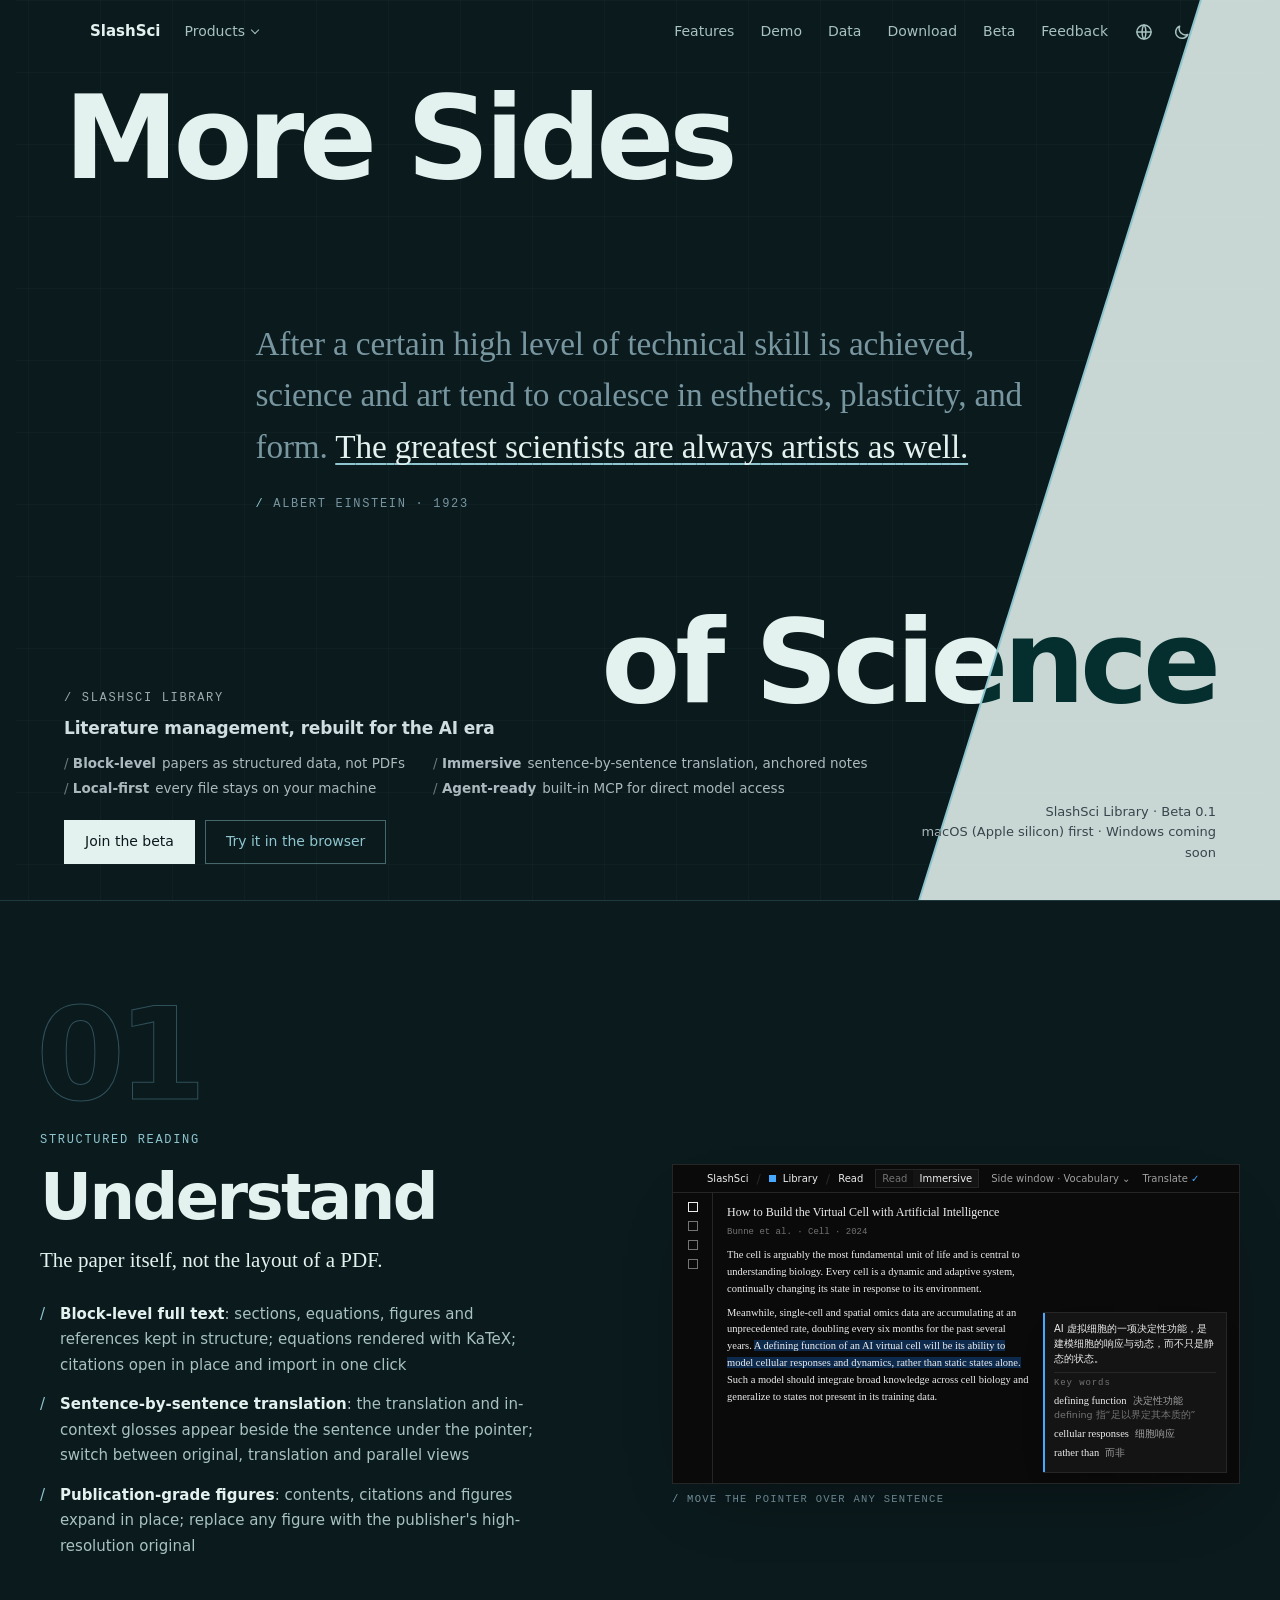
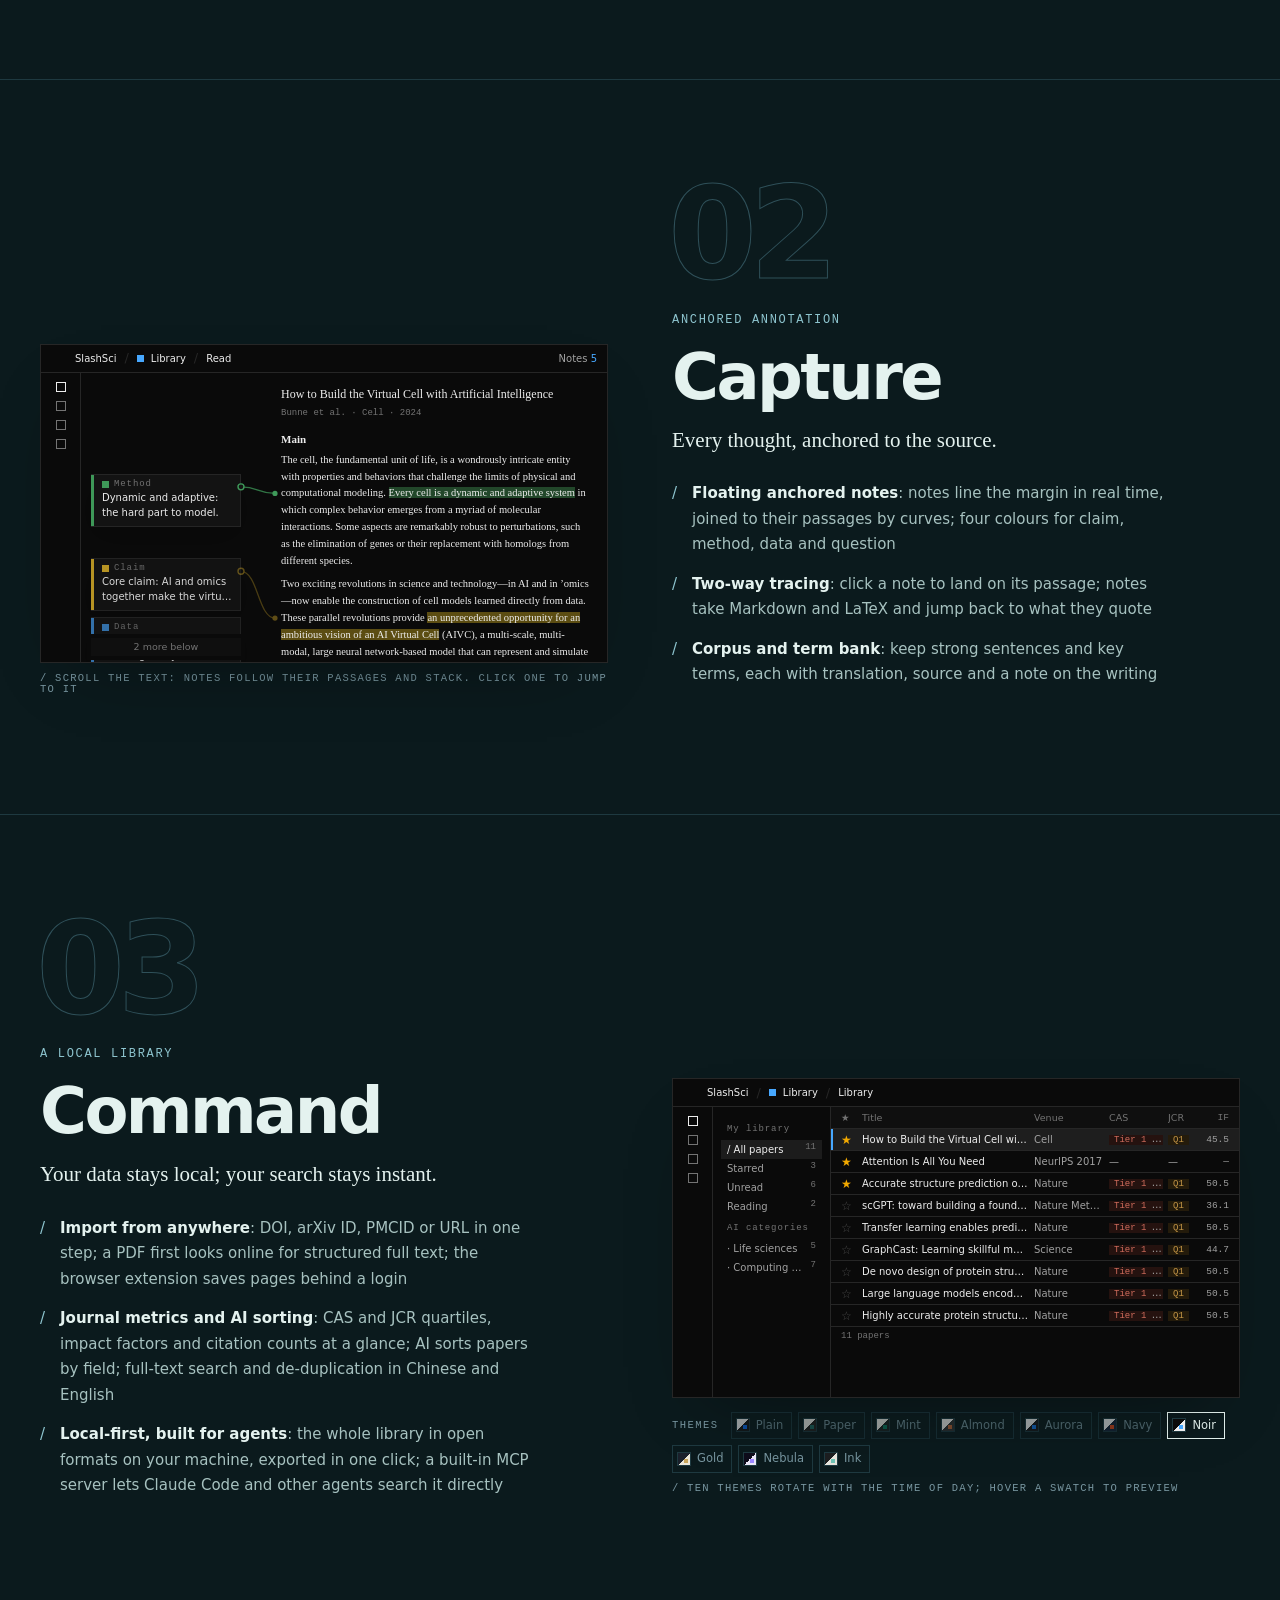
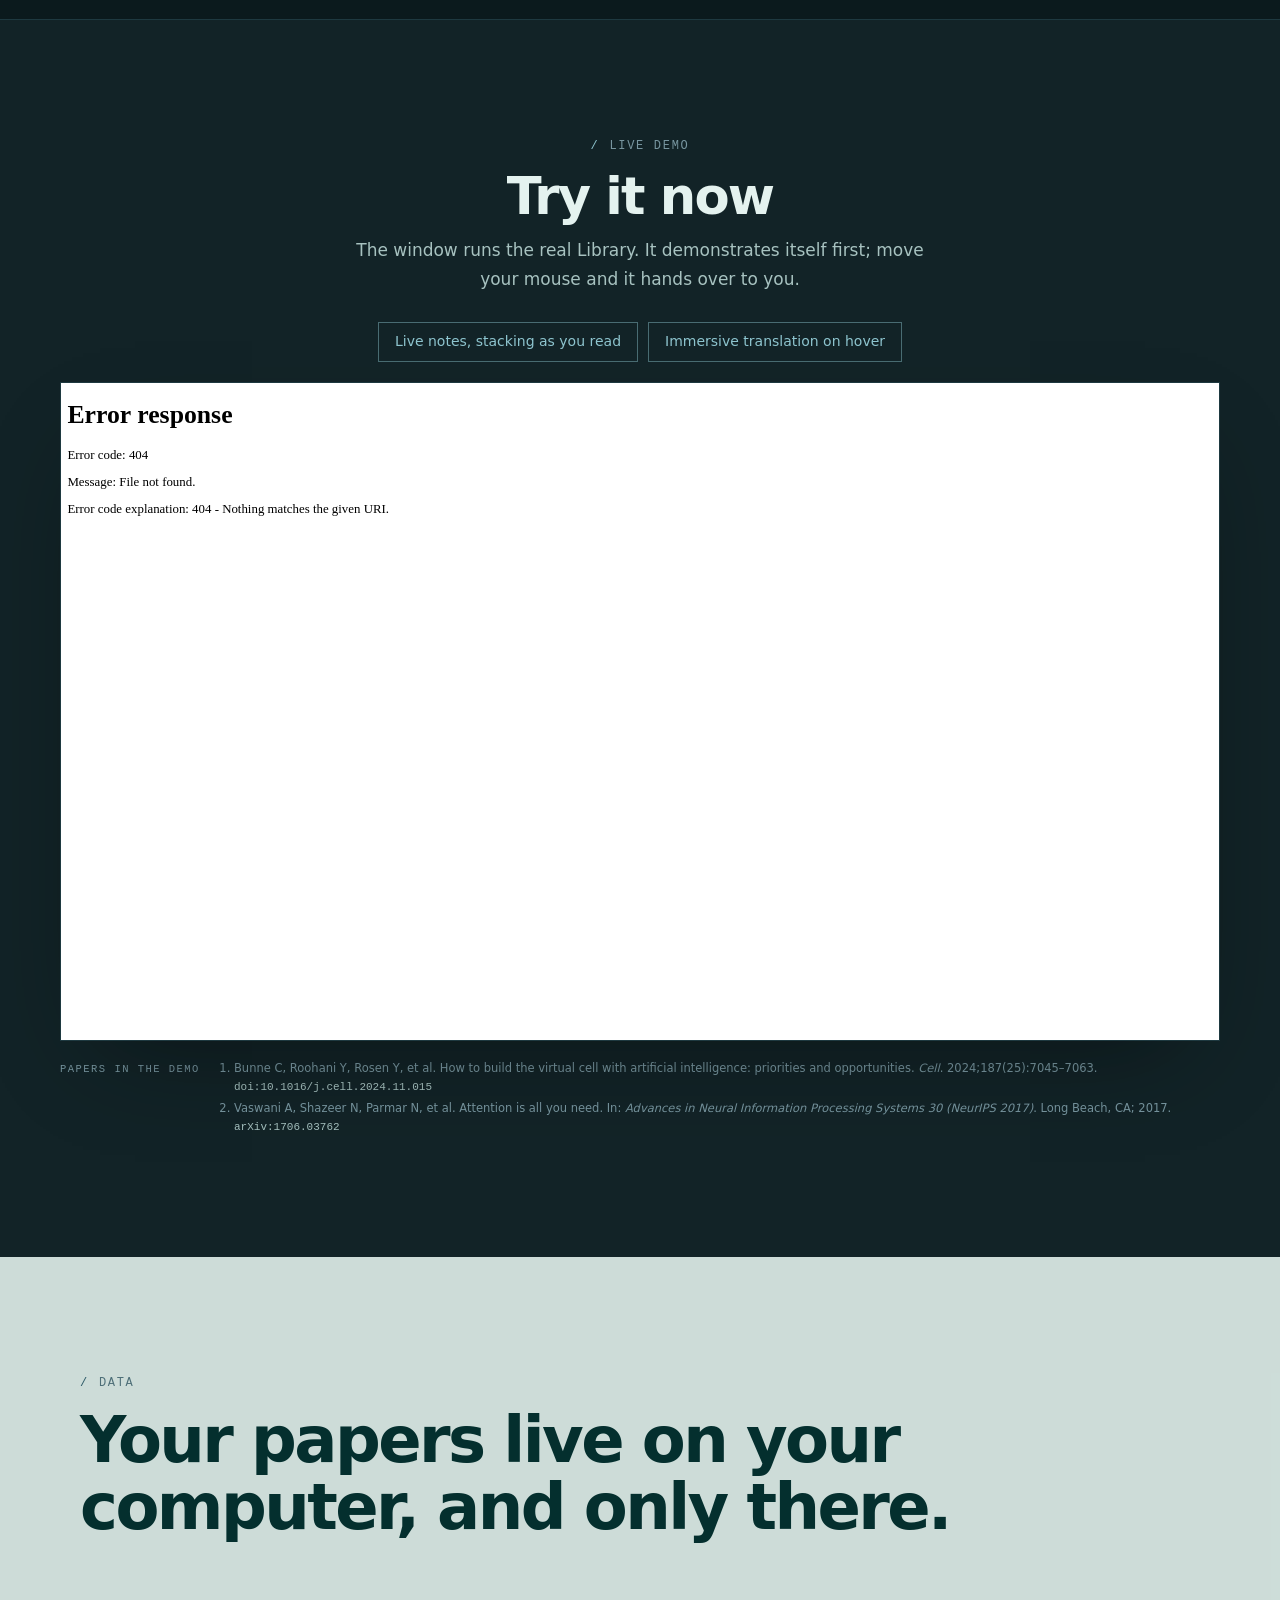
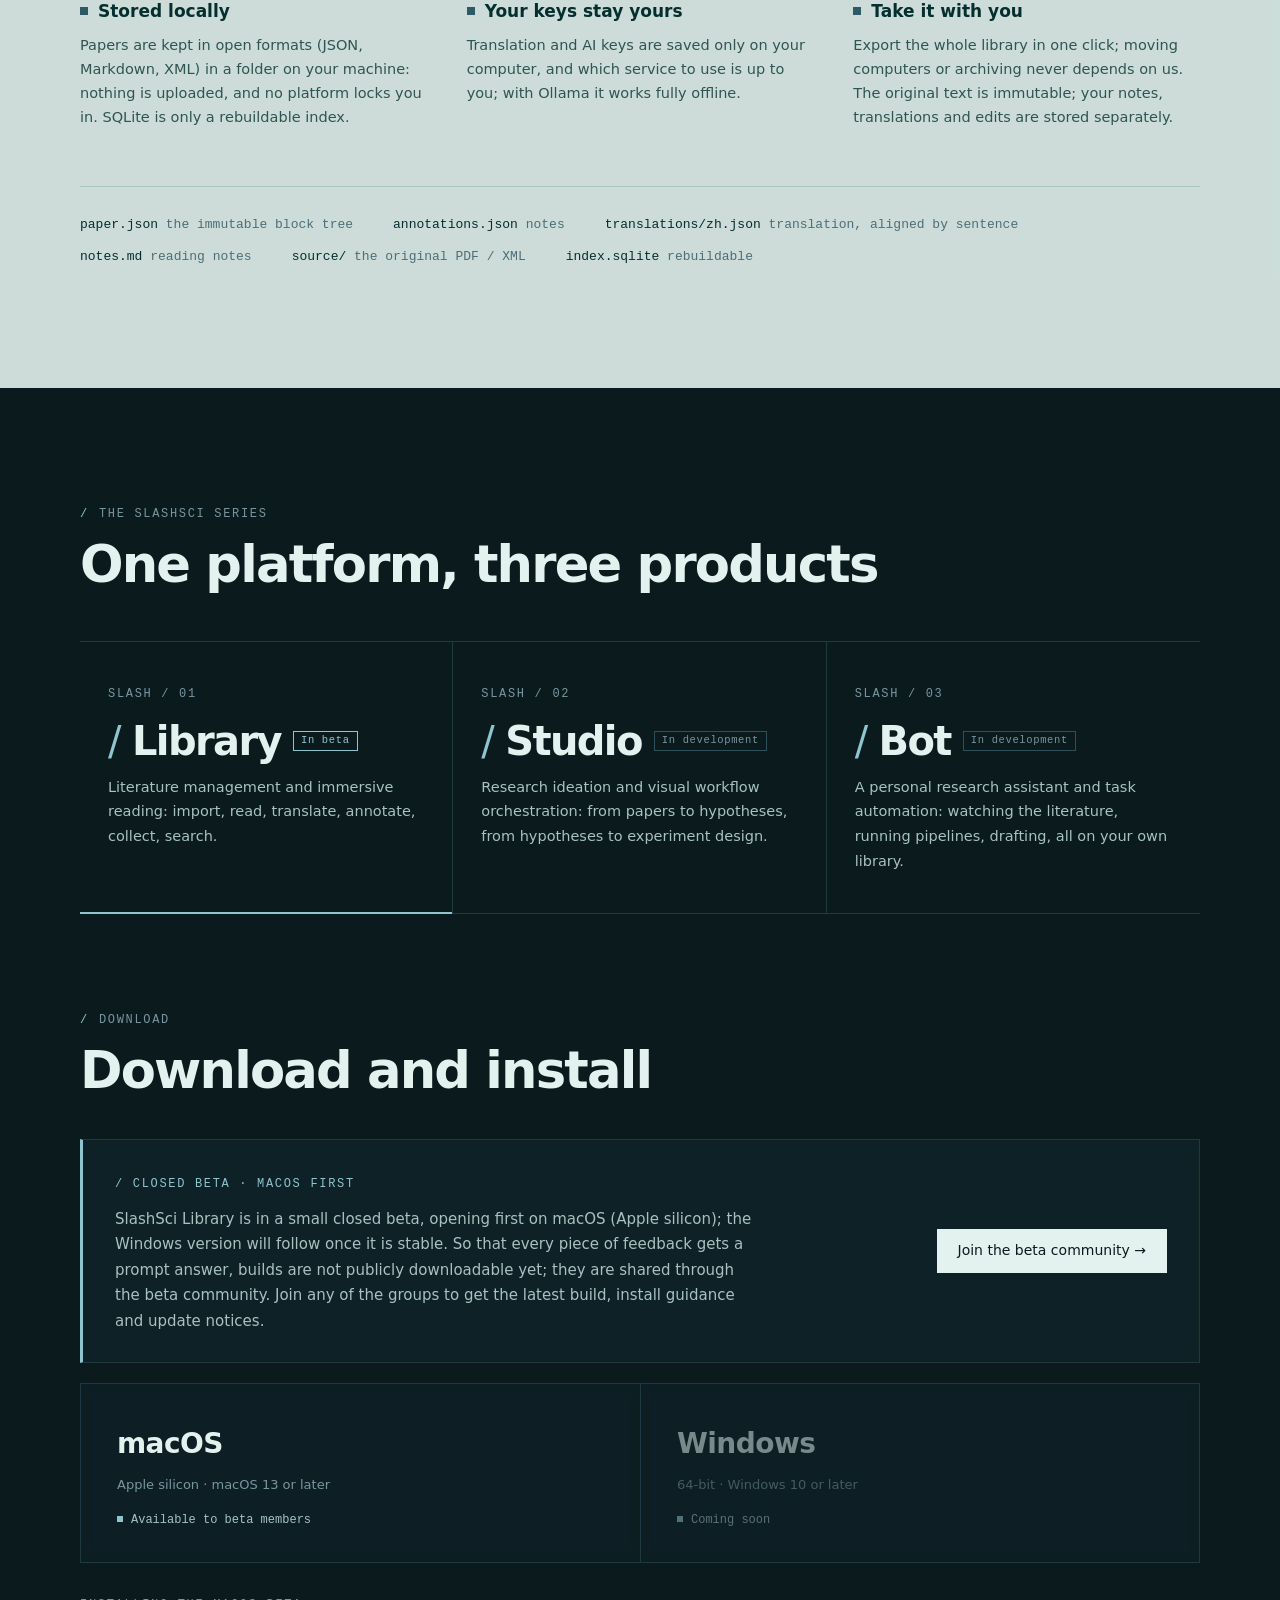
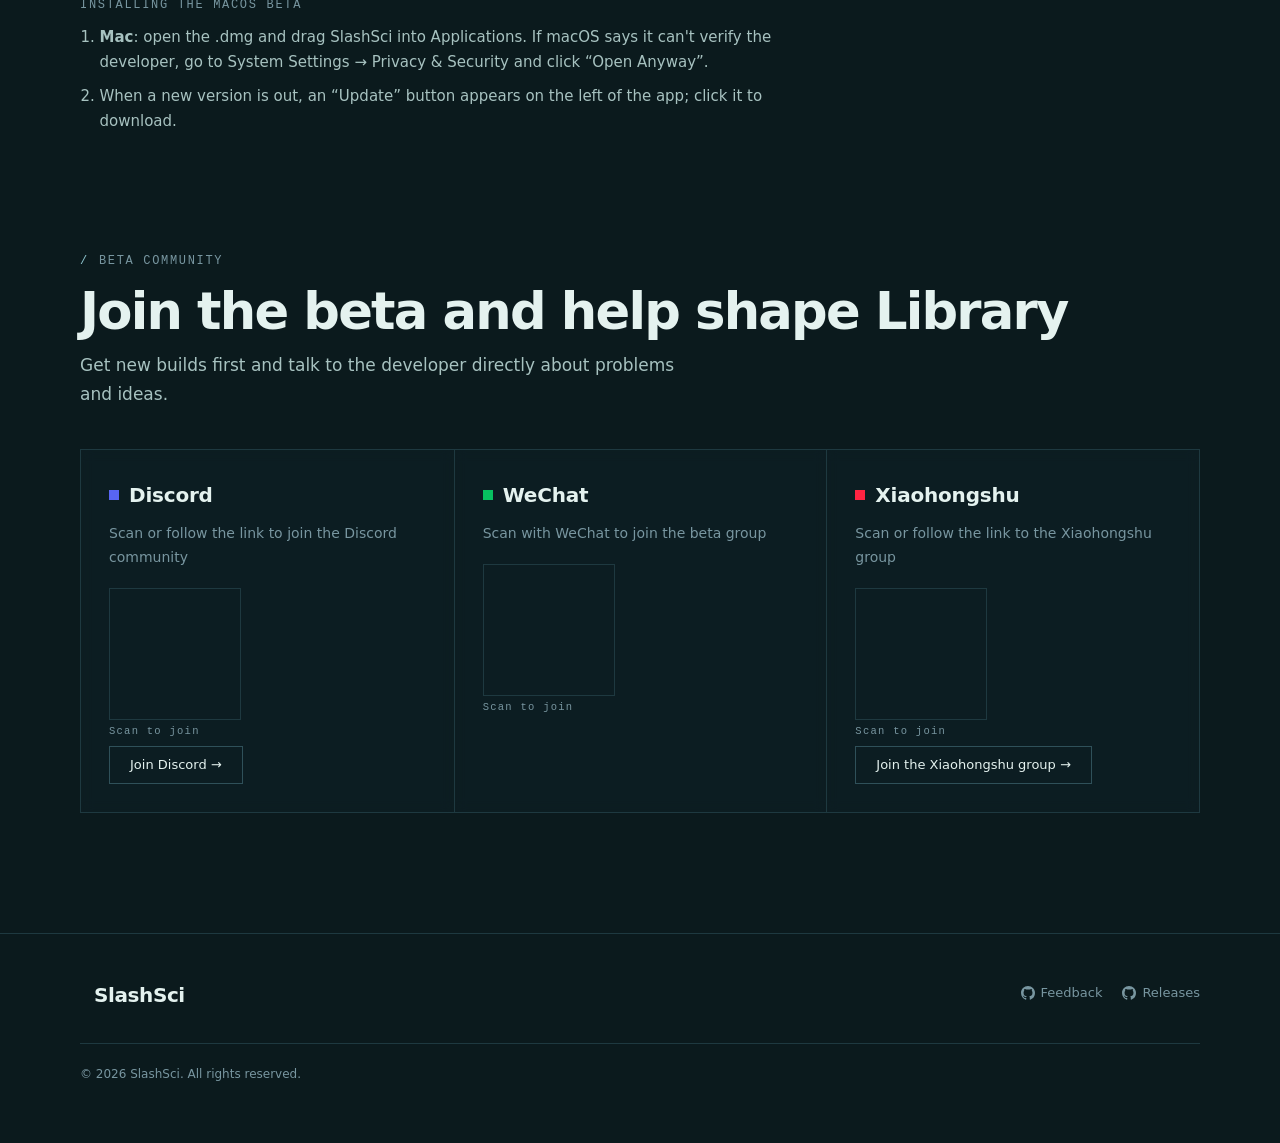
==== commit 0b332bc4: "官网：内测首批只开放 macOS，Windows 标为即将推出" ====
--- a/docs/index.html
+++ b/docs/index.html
@@ -358,6 +358,7 @@
 .os b{font-size:28px;font-weight:600;letter-spacing:-.02em}
 .os small{font-size:13px;color:var(--ink3)}
 .os .file{font:12px/1 var(--mono);color:var(--ink2);margin-top:12px}
+.os.soon>*{opacity:.5}
 /* cards are frosted white: translucent, so the background shows softly through. --card for cards, --card2 for the notice,
    --card3 for the community cards (lighter still). Highlights (hover, the header, the active pill) are the data band's
    deep teal at low opacity: --hl for a hover, --hl2 for something chosen or held */
@@ -467,7 +468,7 @@
     <div><div class="intro"><p class="nm">/ SlashSci Library</p><p class="ld">为 AI 时代重构的文献管理</p>
       <ul><li><b>块级解构</b>告别 PDF，文献即结构化数据</li><li><b>沉浸译读</b>逐句翻译，浮动锚定批注</li><li><b>本地优先</b>全部数据存于本机</li><li><b>Agent 就绪</b>内置 MCP，模型直接调用</li></ul></div>
       <div class="cta"><a class="btn" href="#community">加入内测</a><a class="btn alt" href="#demo">在浏览器里试试</a></div></div>
-    <p class="side">SlashSci Library · 内测版 0.1<br>macOS（Apple 芯片）· Windows 64 位</p>
+    <p class="side">SlashSci Library · 内测版 0.1<br>首批开放 macOS（Apple 芯片）· Windows 版即将推出</p>
   </div>
 </section>
 
@@ -600,15 +601,14 @@
 <section class="dl" id="download"><div class="wrap">
   <div class="label rv"><b>/</b> 下载</div>
   <h2 class="rv d1">下载与安装</h2>
-  <div class="notice rv"><div><span class="k">/ 内测阶段 · 安装包定向发放</span><p>SlashSci Library 目前处于小范围内测。为保证每一条反馈都能得到及时跟进，安装包暂不公开下载，仅通过内测社区发放。加入任一内测群，即可获取最新版本、安装指引与更新通知。</p></div><a class="btn" href="#community">加入内测社区 →</a></div>
+  <div class="notice rv"><div><span class="k">/ 内测阶段 · 首批开放 macOS</span><p>SlashSci Library 目前处于小范围内测，首批开放 macOS（Apple 芯片）版本，Windows 版将在稳定后推出。为保证每一条反馈都能得到及时跟进，安装包暂不公开下载，仅通过内测社区发放。加入任一内测群，即可获取最新版本、安装指引与更新通知。</p></div><a class="btn" href="#community">加入内测社区 →</a></div>
   <div class="box">
     <div class="os rv"><b>macOS</b><small>Apple 芯片 · macOS 13 及以上</small><span class="file">内测成员定向发放</span></div>
-    <div class="os rv d1"><b>Windows</b><small>64 位 · Windows 10 及以上</small><span class="file">内测成员定向发放</span></div>
+    <div class="os soon rv d1"><b>Windows</b><small>64 位 · Windows 10 及以上</small><span class="file">即将推出</span></div>
   </div>
-  <p class="how rv d2">安装说明（适用于内测版）</p>
+  <p class="how rv d2">安装说明（macOS 内测版）</p>
   <ol class="steps rv d2">
     <li><b>Mac</b>：打开 .dmg，把 SlashSci 拖进「应用程序」。第一次打开如提示「无法验证开发者」，到「系统设置 → 隐私与安全性」点「仍要打开」。</li>
-    <li><b>Windows</b>：双击 .exe。出现蓝色的「Windows 已保护你的电脑」时，点「更多信息」，再点「仍要运行」。</li>
     <li>新版本发布后，应用左侧会出现「新版本」按钮，点一下即可下载。</li>
   </ol>
 </div></section>
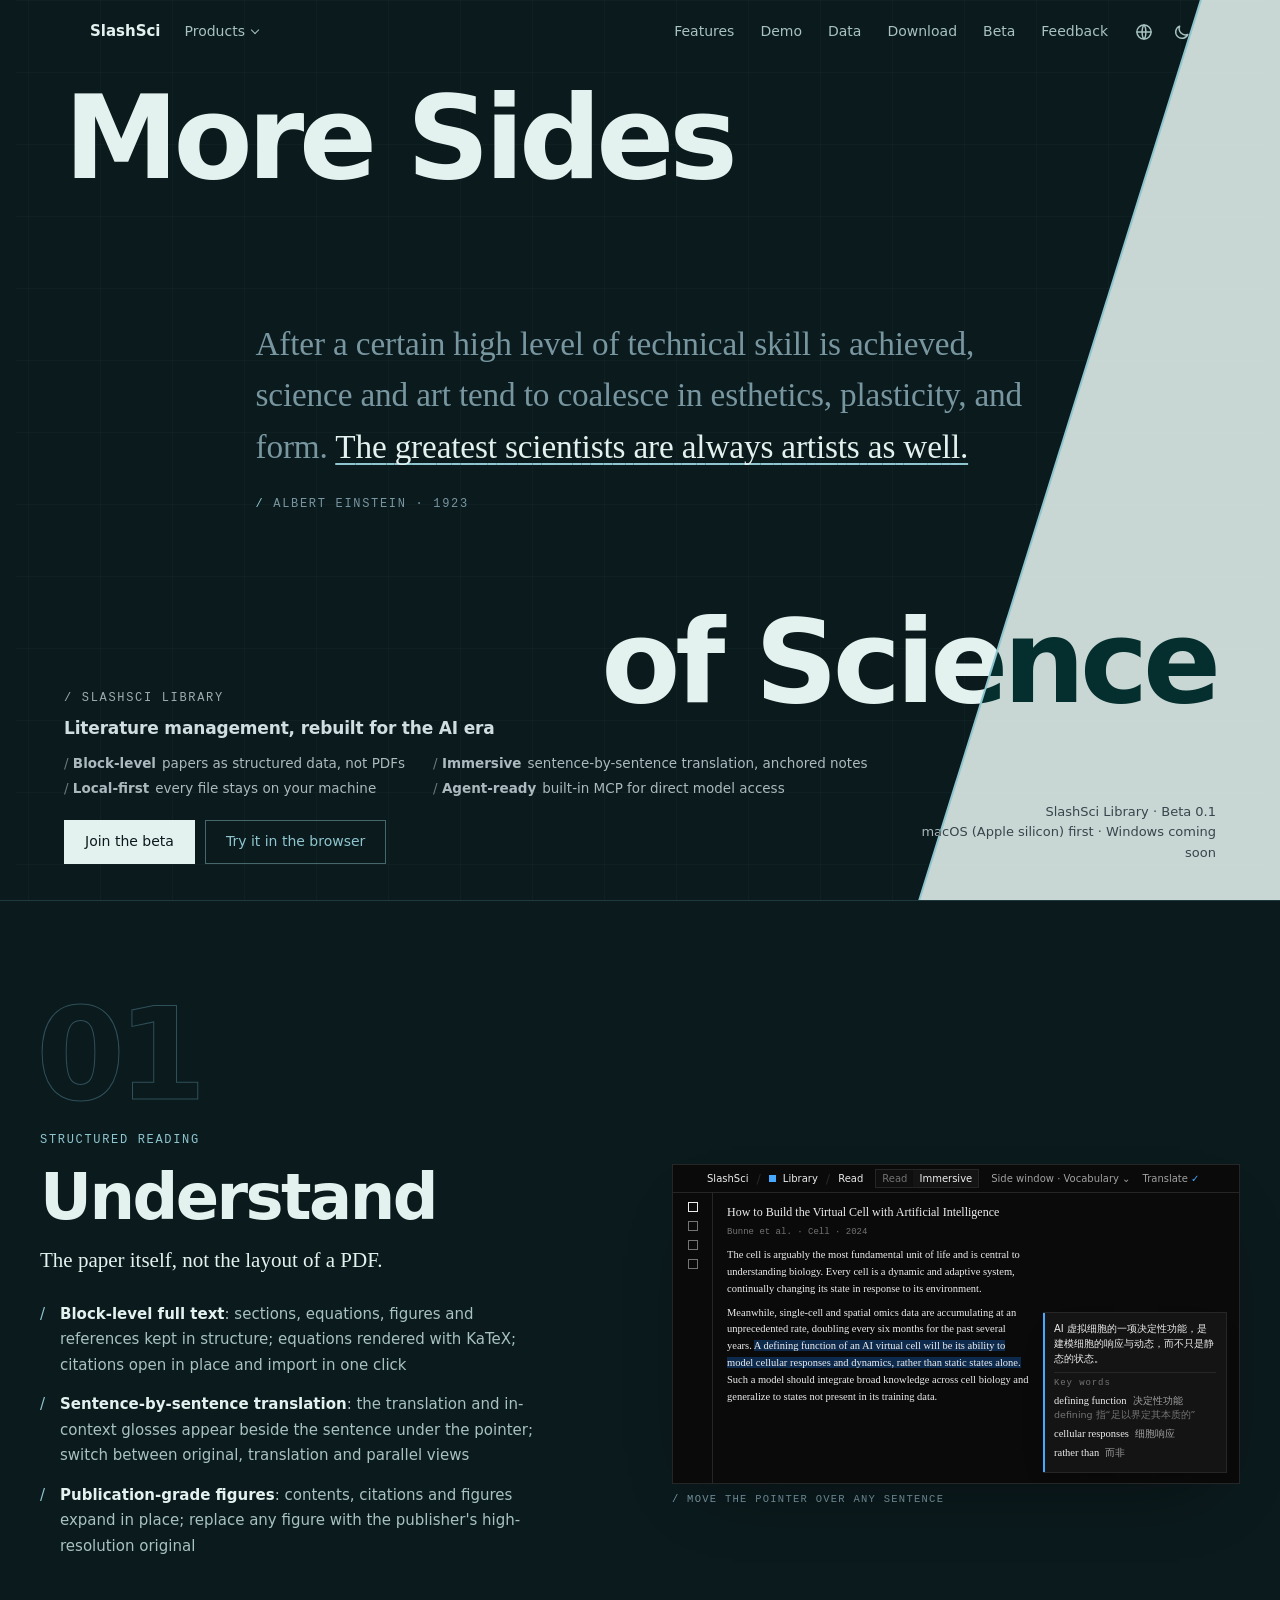
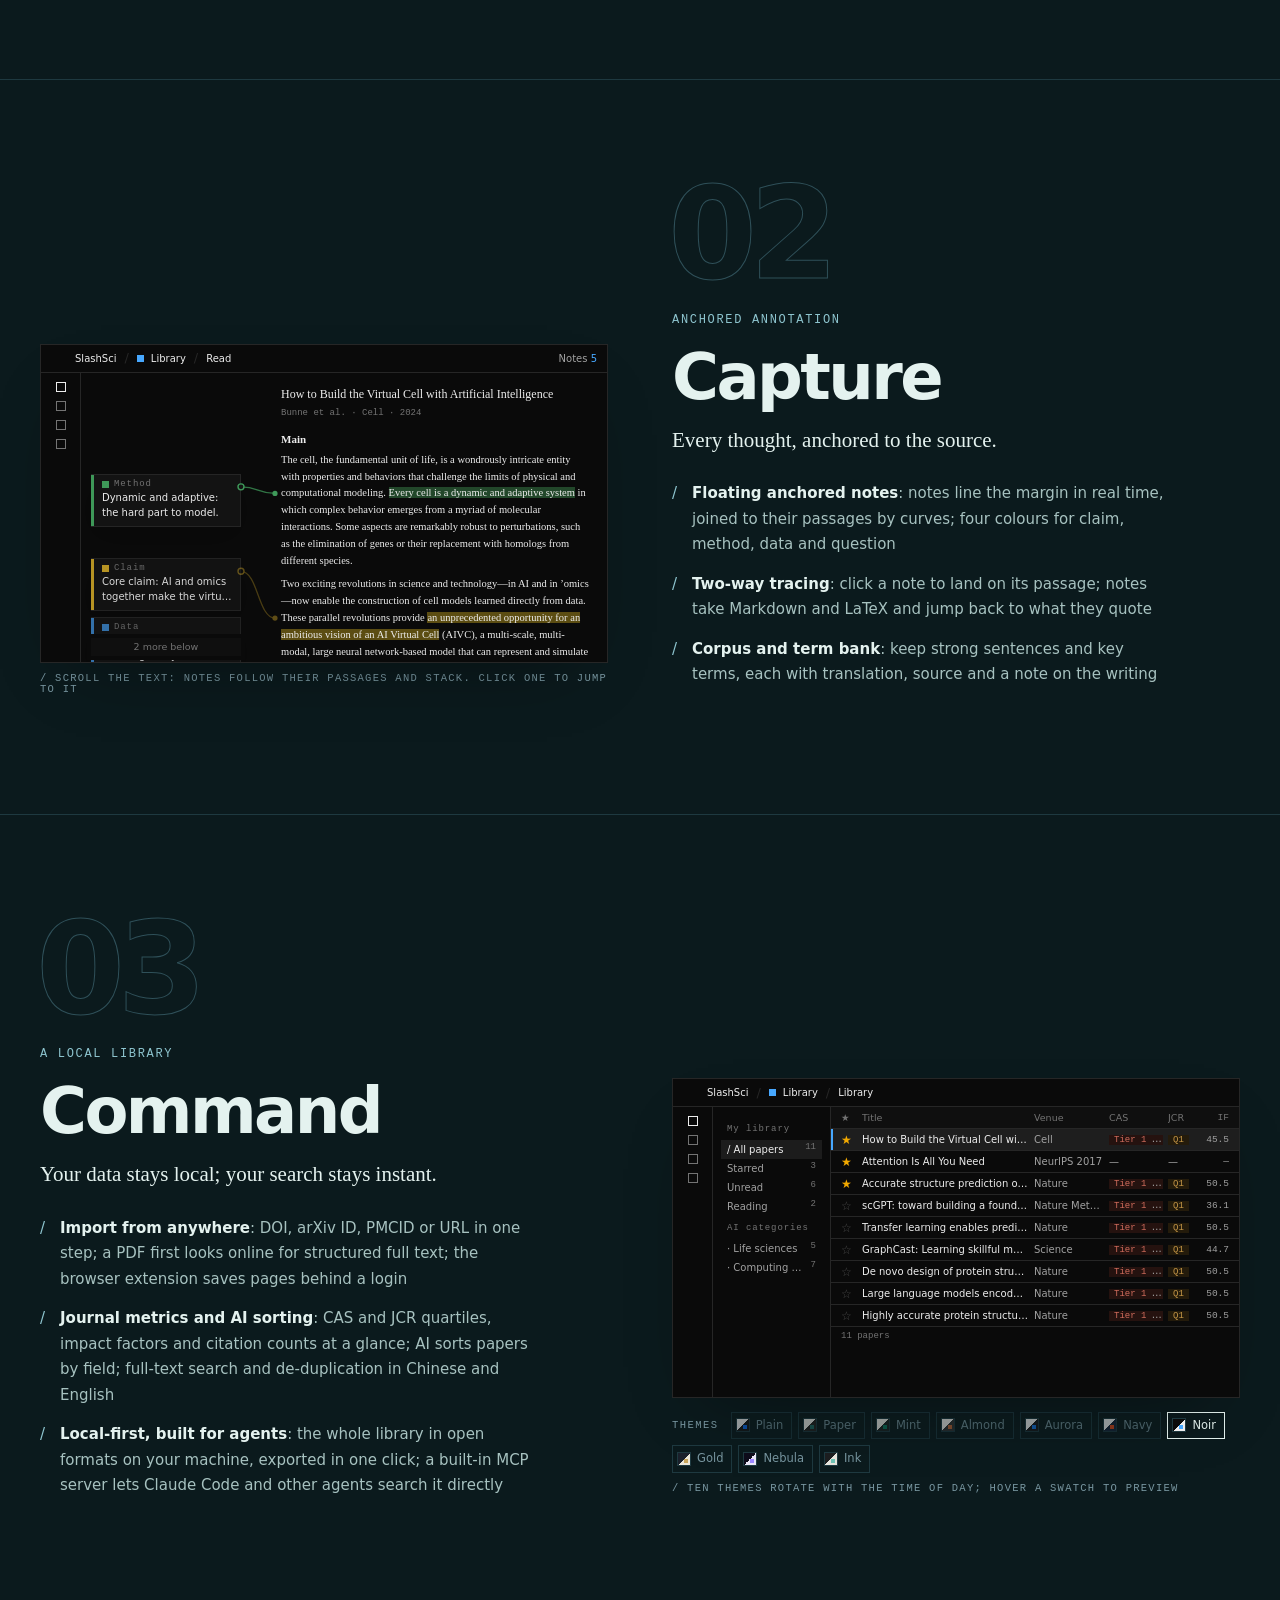
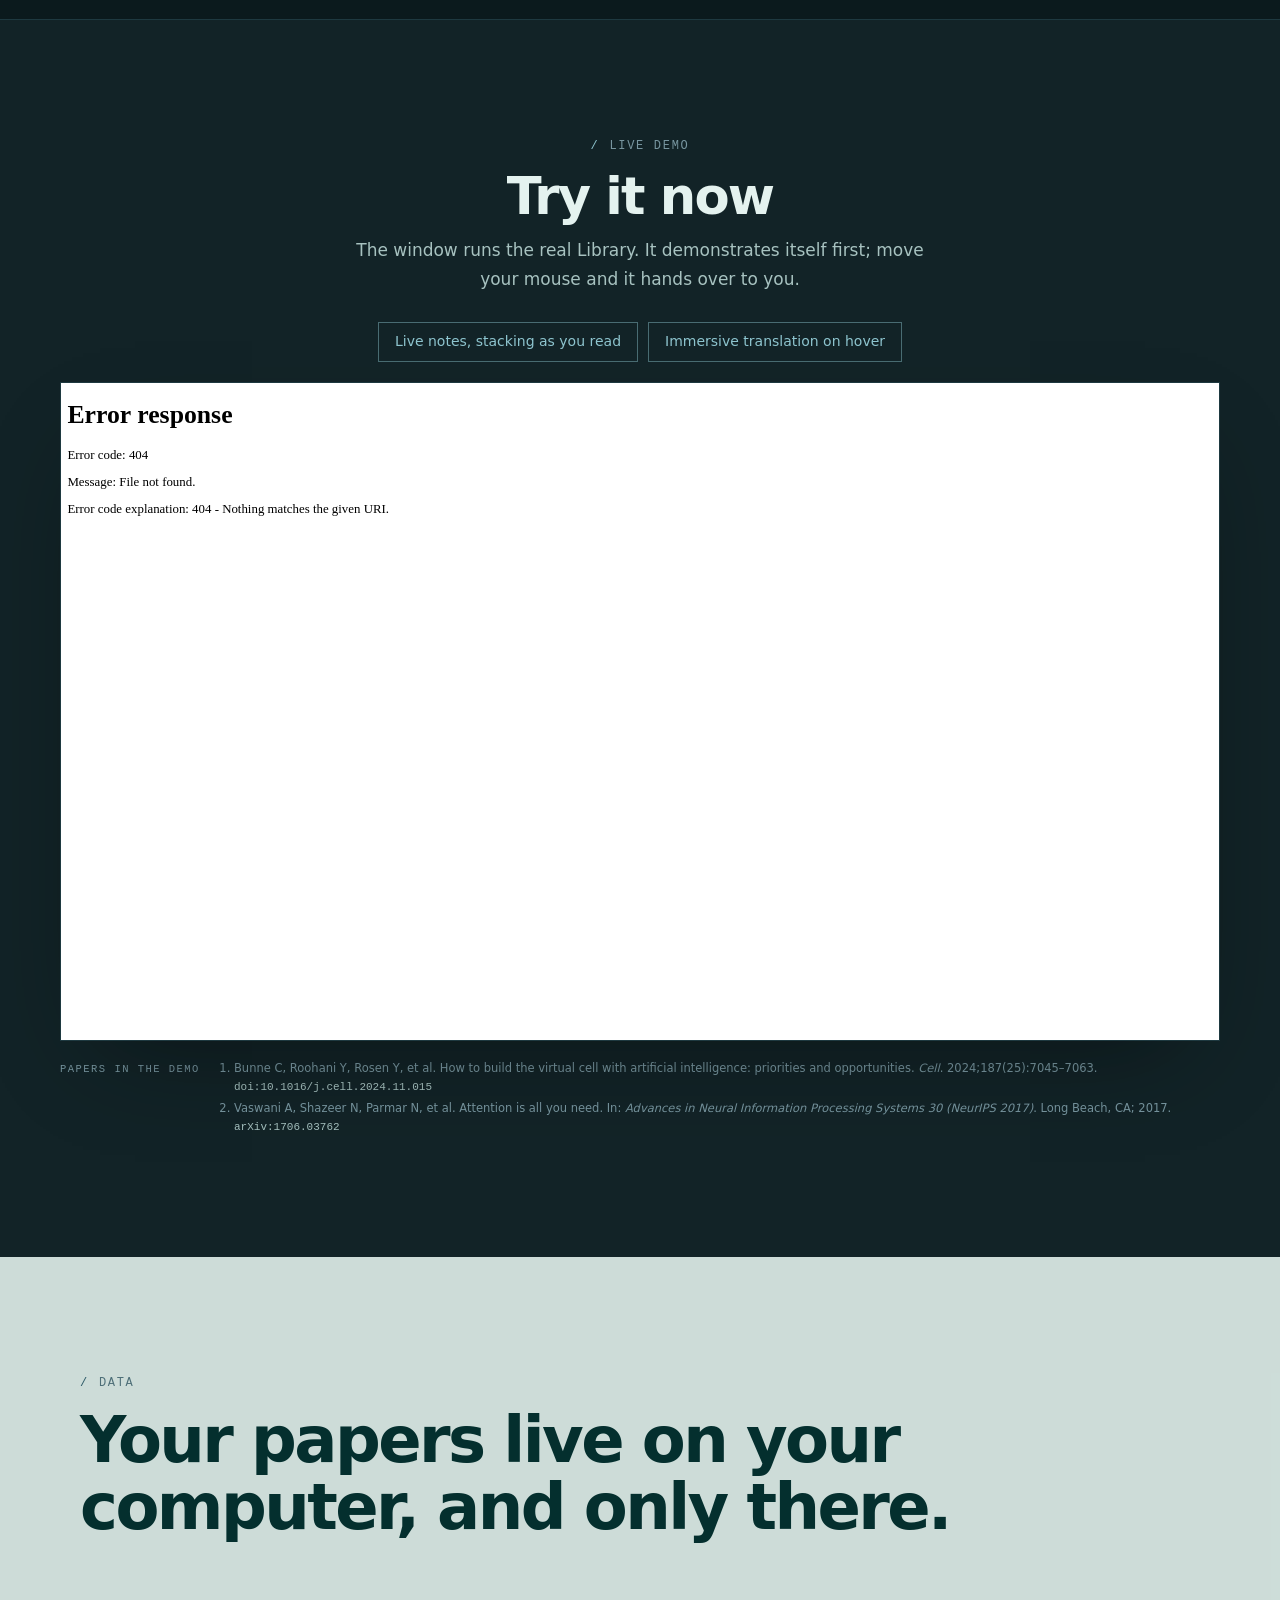
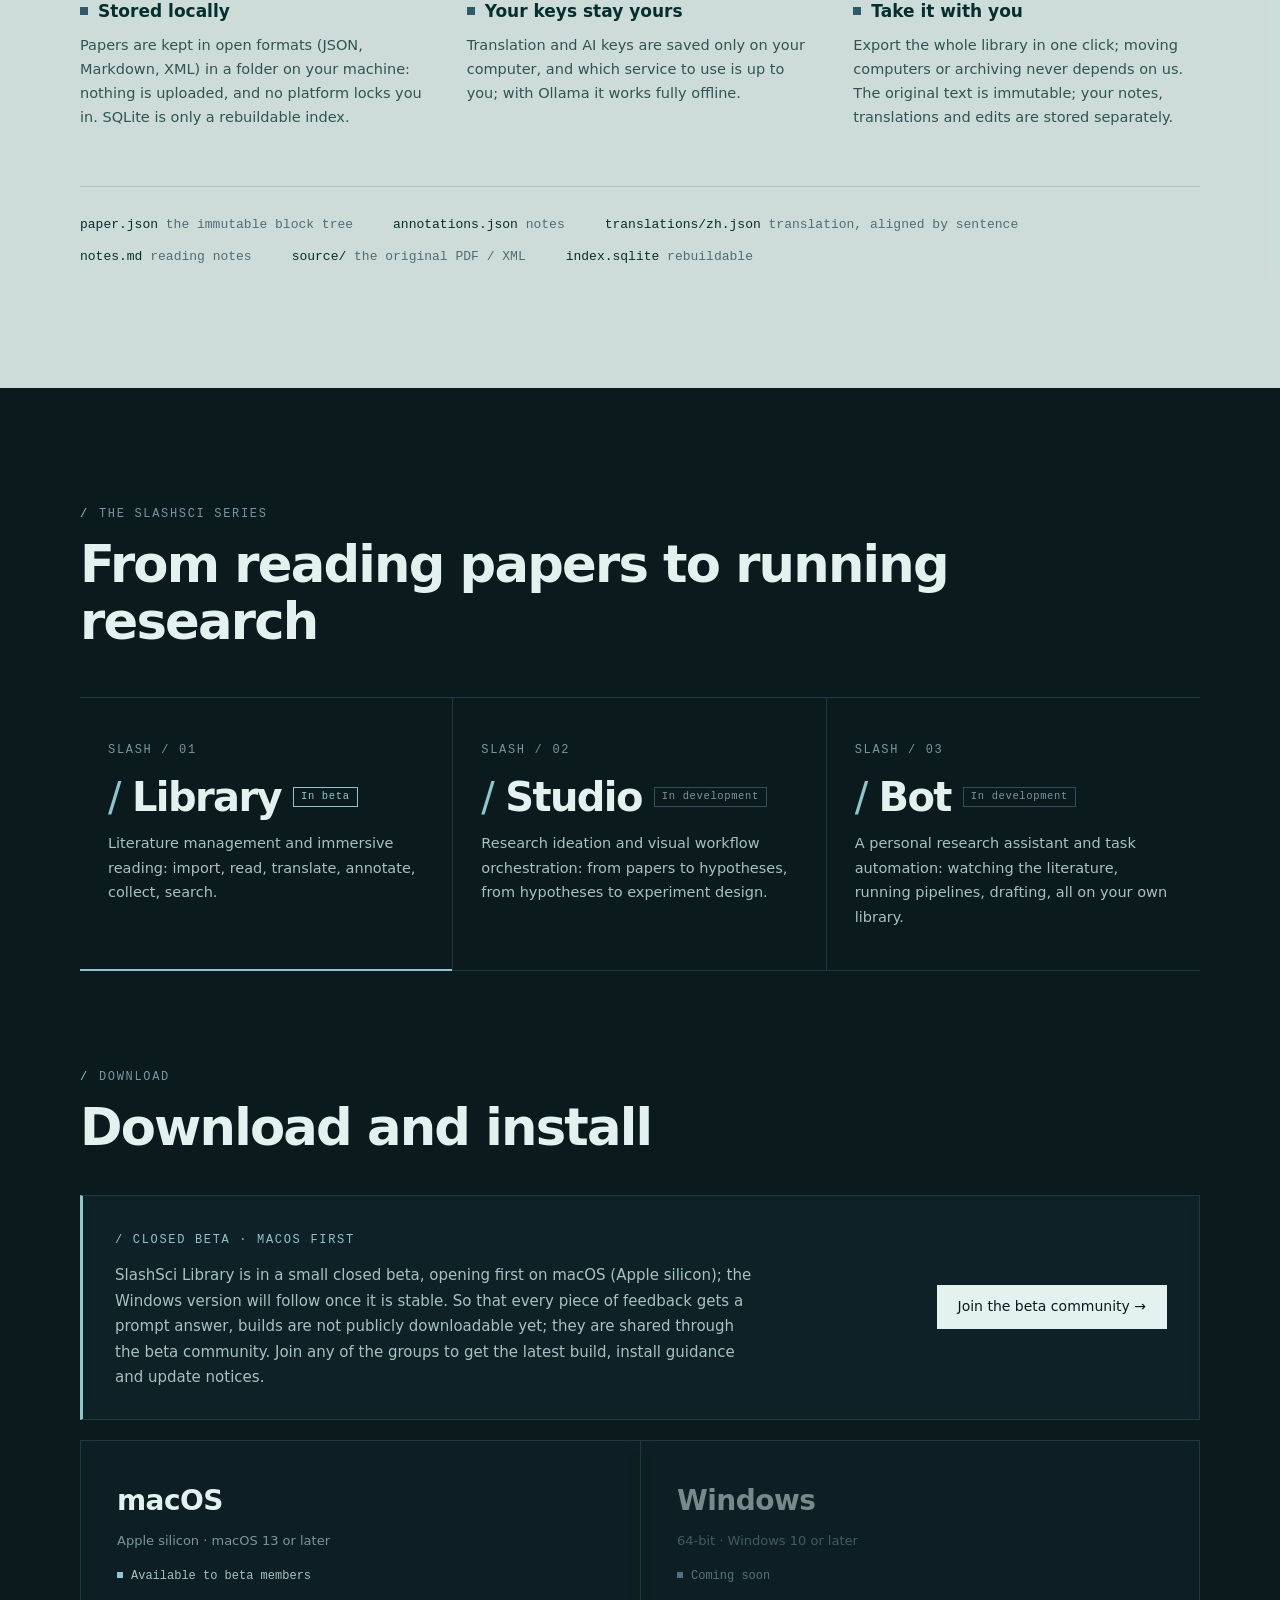
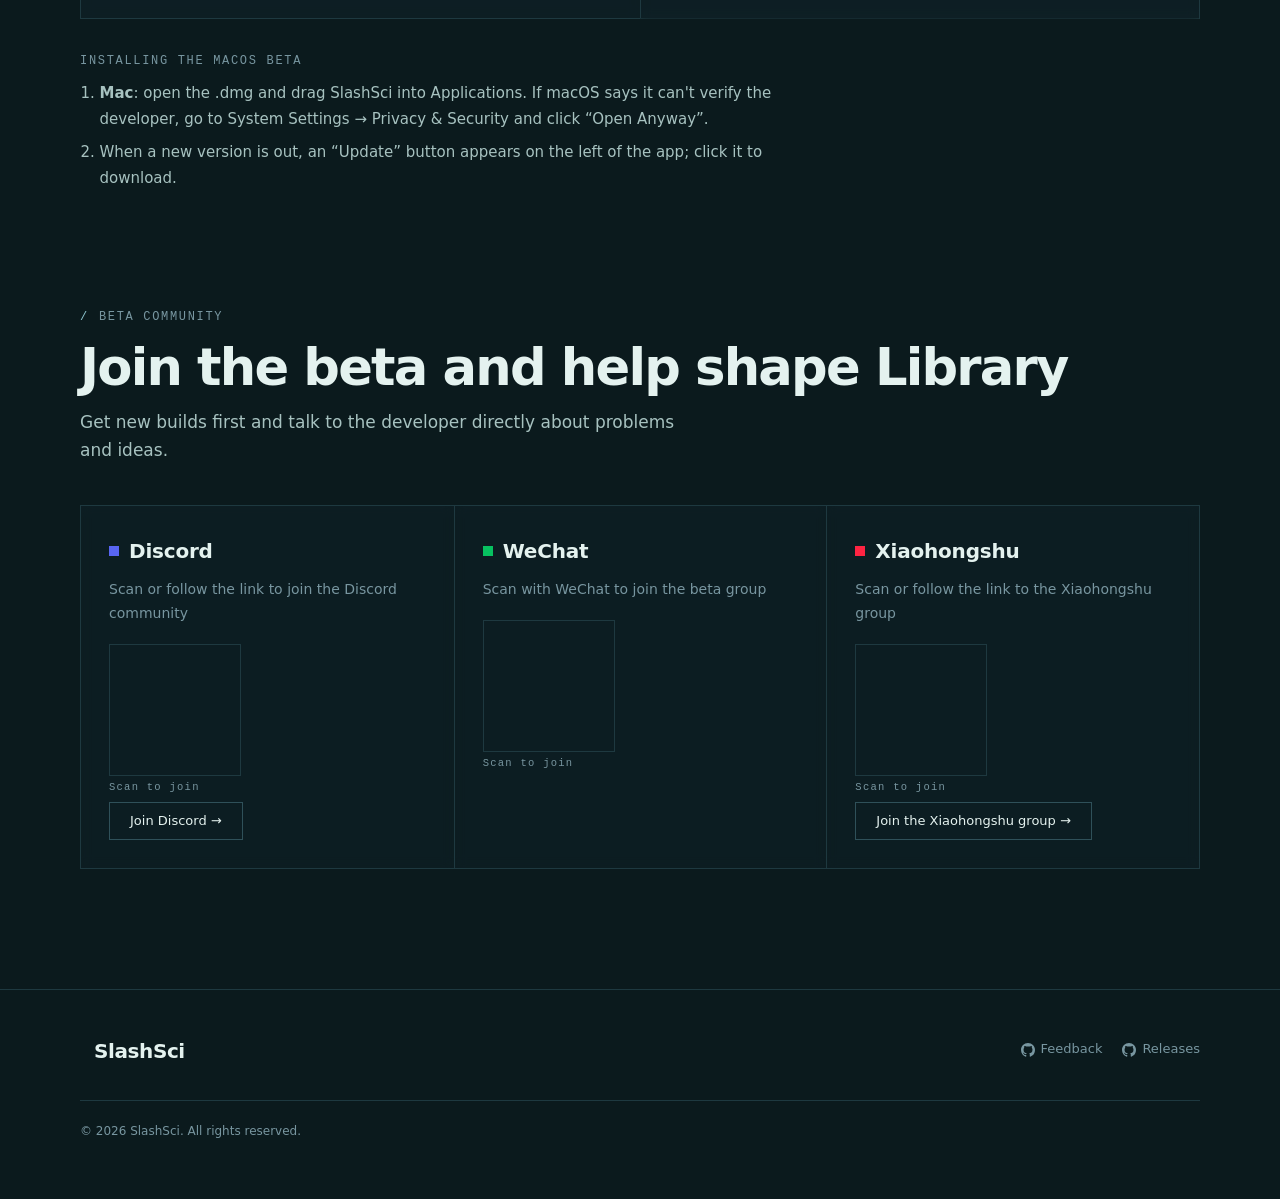
==== commit 792c49dc: "官网：系列标题改为「从读文献，到做课题」，产品菜单加「斜杠科研系列」小标题" ====
--- a/docs/index.html
+++ b/docs/index.html
@@ -67,6 +67,7 @@
 .dd .pop,.dd .menu{opacity:0;visibility:hidden;transform:translateY(-4px);transition:opacity .16s var(--ease),transform .16s var(--ease),visibility 0s linear .16s;z-index:10}
 .dd.open .pop,.dd.open .menu{opacity:1;visibility:visible;transform:none;transition:opacity .16s var(--ease),transform .16s var(--ease),visibility 0s}
 /* an invisible bridge over the gap between the button and its menu */
+.pop .ph{padding:8px 10px 6px;font:500 11px/1 var(--mono);letter-spacing:.12em;text-transform:uppercase;color:var(--ink3)}
 .dd .pop::before,.dd .menu::before{content:"";position:absolute;left:-1px;right:-1px;top:-14px;height:14px}
 .ptrig::after{transition:transform .16s var(--ease)}
 .dd.open .ptrig::after{transform:translateY(2px) rotate(225deg)}
@@ -447,7 +448,7 @@
 <header id="hd"><div class="wrap">
   <a class="brand" href="./"><img src="/img/logo.svg" alt="">SlashSci</a>
   <div class="pmenu dd"><button type="button" class="ptrig ddbtn" aria-haspopup="true" aria-expanded="false">产品</button>
-    <div class="pop">
+    <div class="pop"><div class="ph">斜杠科研系列</div>
       <div class="pi on"><span class="dot"></span><b>Library</b><i>内测中</i><p>文献管理与沉浸式阅读</p></div>
       <div class="pi"><span class="dot"></span><b>Studio</b><i>开发中</i><p>科研构思与可视化工作流编排</p></div>
       <div class="pi"><span class="dot"></span><b>Bot</b><i>开发中</i><p>个人科研助手与任务自动化</p></div>
@@ -590,7 +591,7 @@
 
 <section class="series" id="products"><div class="wrap">
   <div class="label rv"><b>/</b> 斜杠科研系列</div>
-  <h2 class="rv d1">一个平台，三个产品</h2>
+  <h2 class="rv d1">从读文献，到做课题</h2>
   <div class="strip">
     <div class="cur rv"><span class="k">Slash / 01</span><h3><i>/</i>Library<span class="tag">内测中</span></h3><p>文献管理与沉浸式阅读：导入、阅读、翻译、批注、语料、检索。</p></div>
     <div class="rv d1"><span class="k">Slash / 02</span><h3><i>/</i>Studio<span class="tag">开发中</span></h3><p>科研构思与可视化工作流编排：从文献到假设，从假设到实验设计。</p></div>
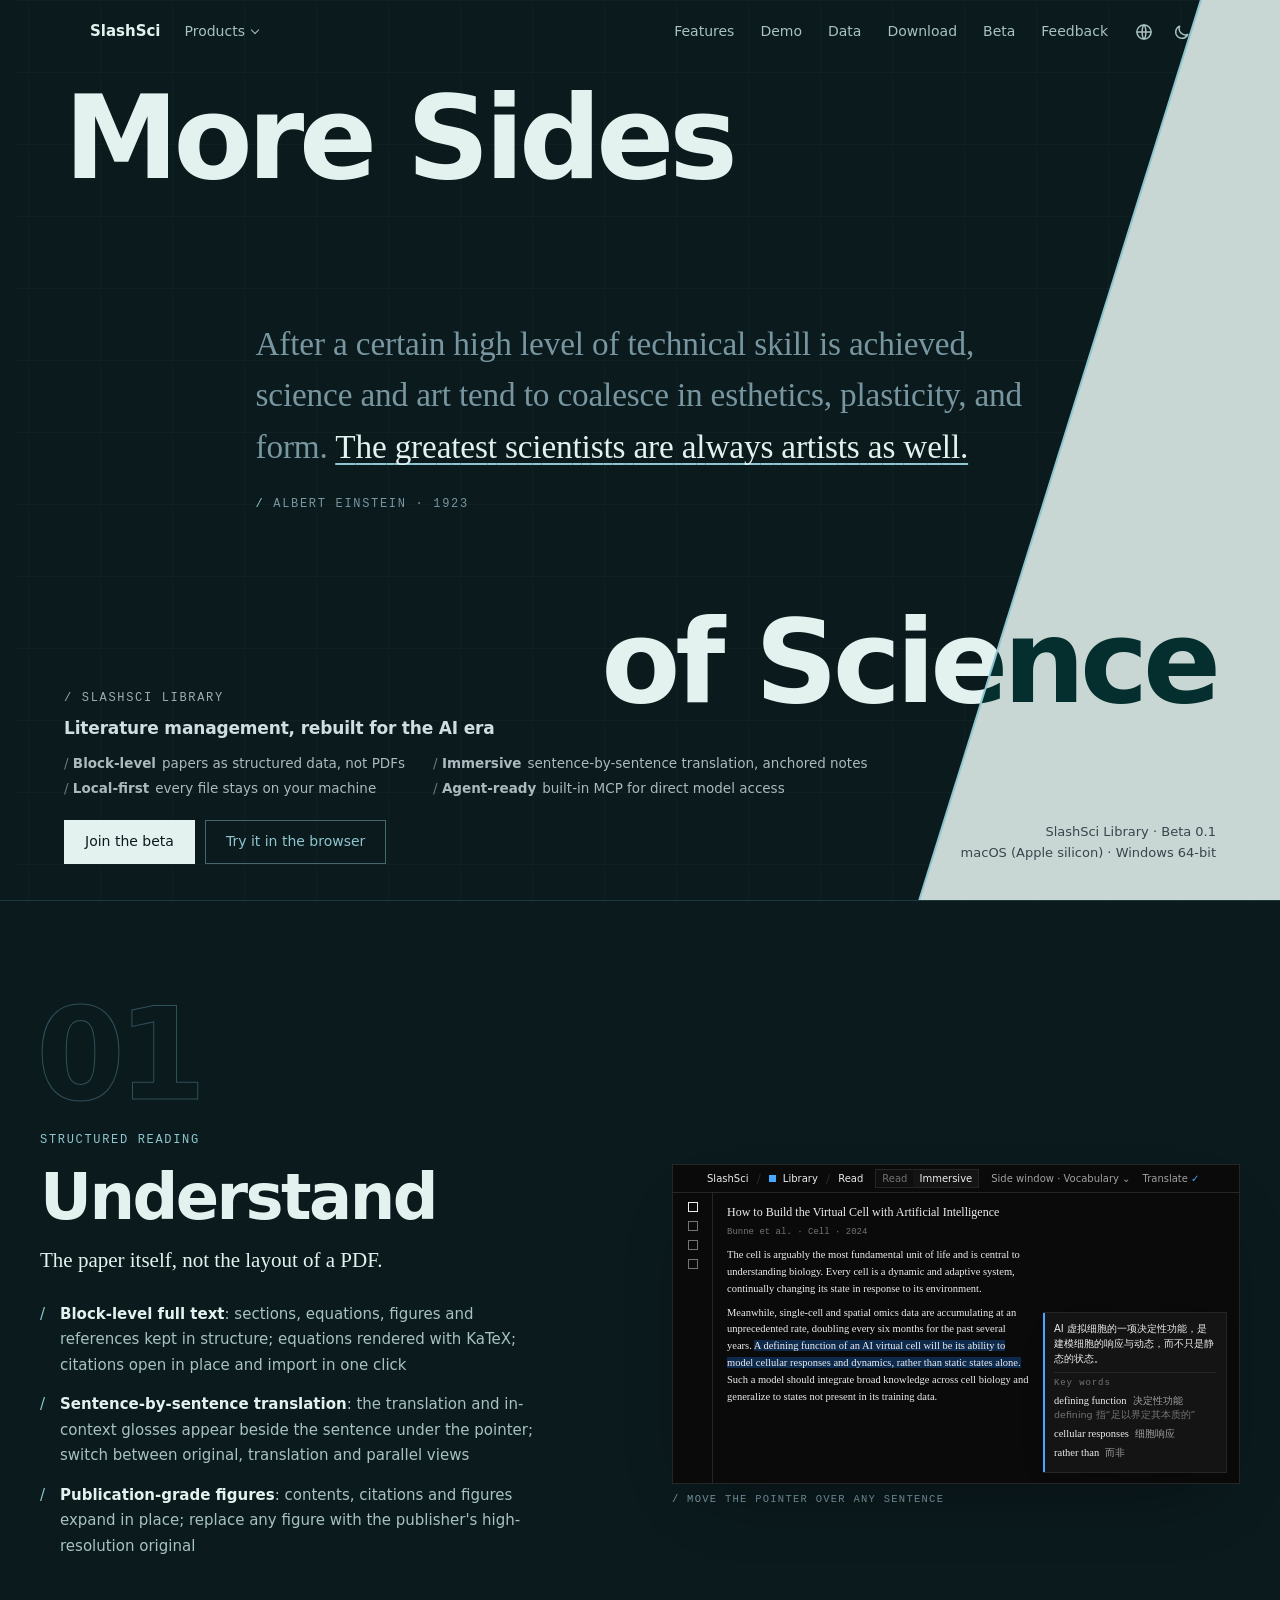
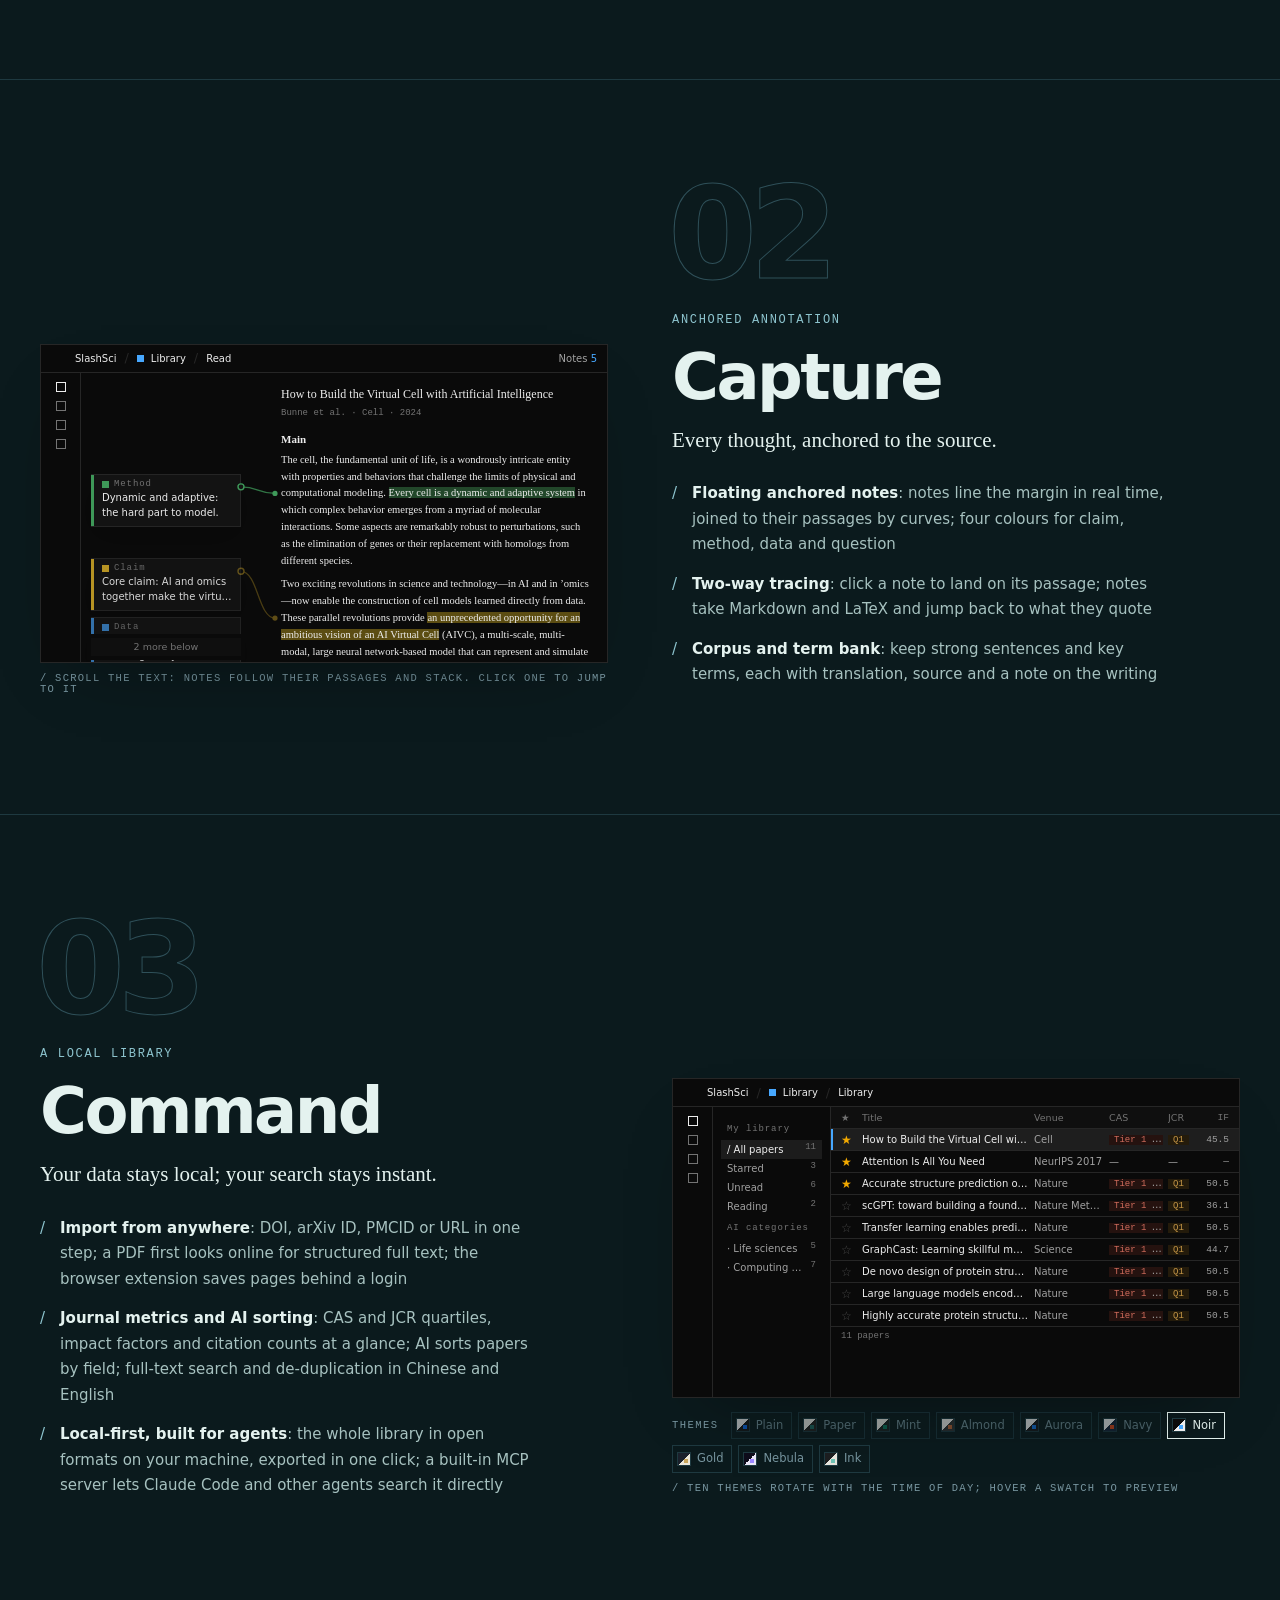
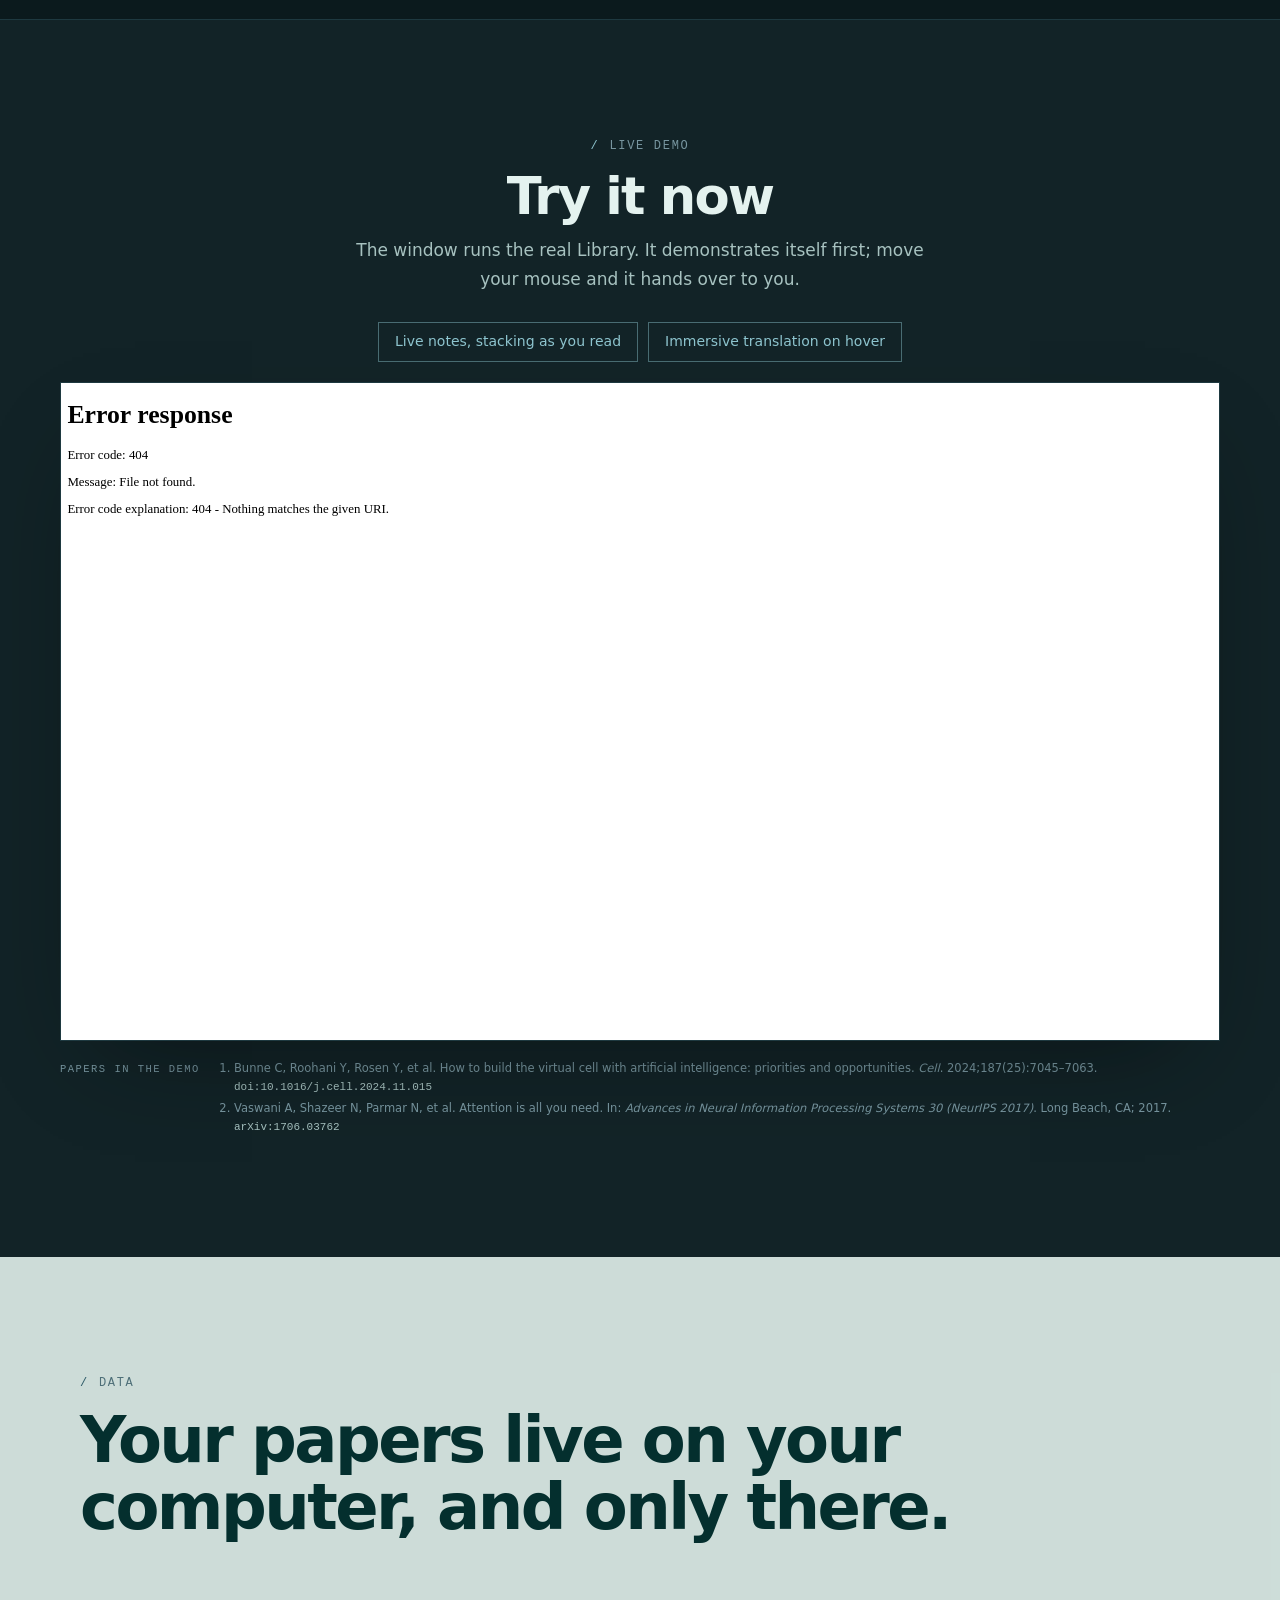
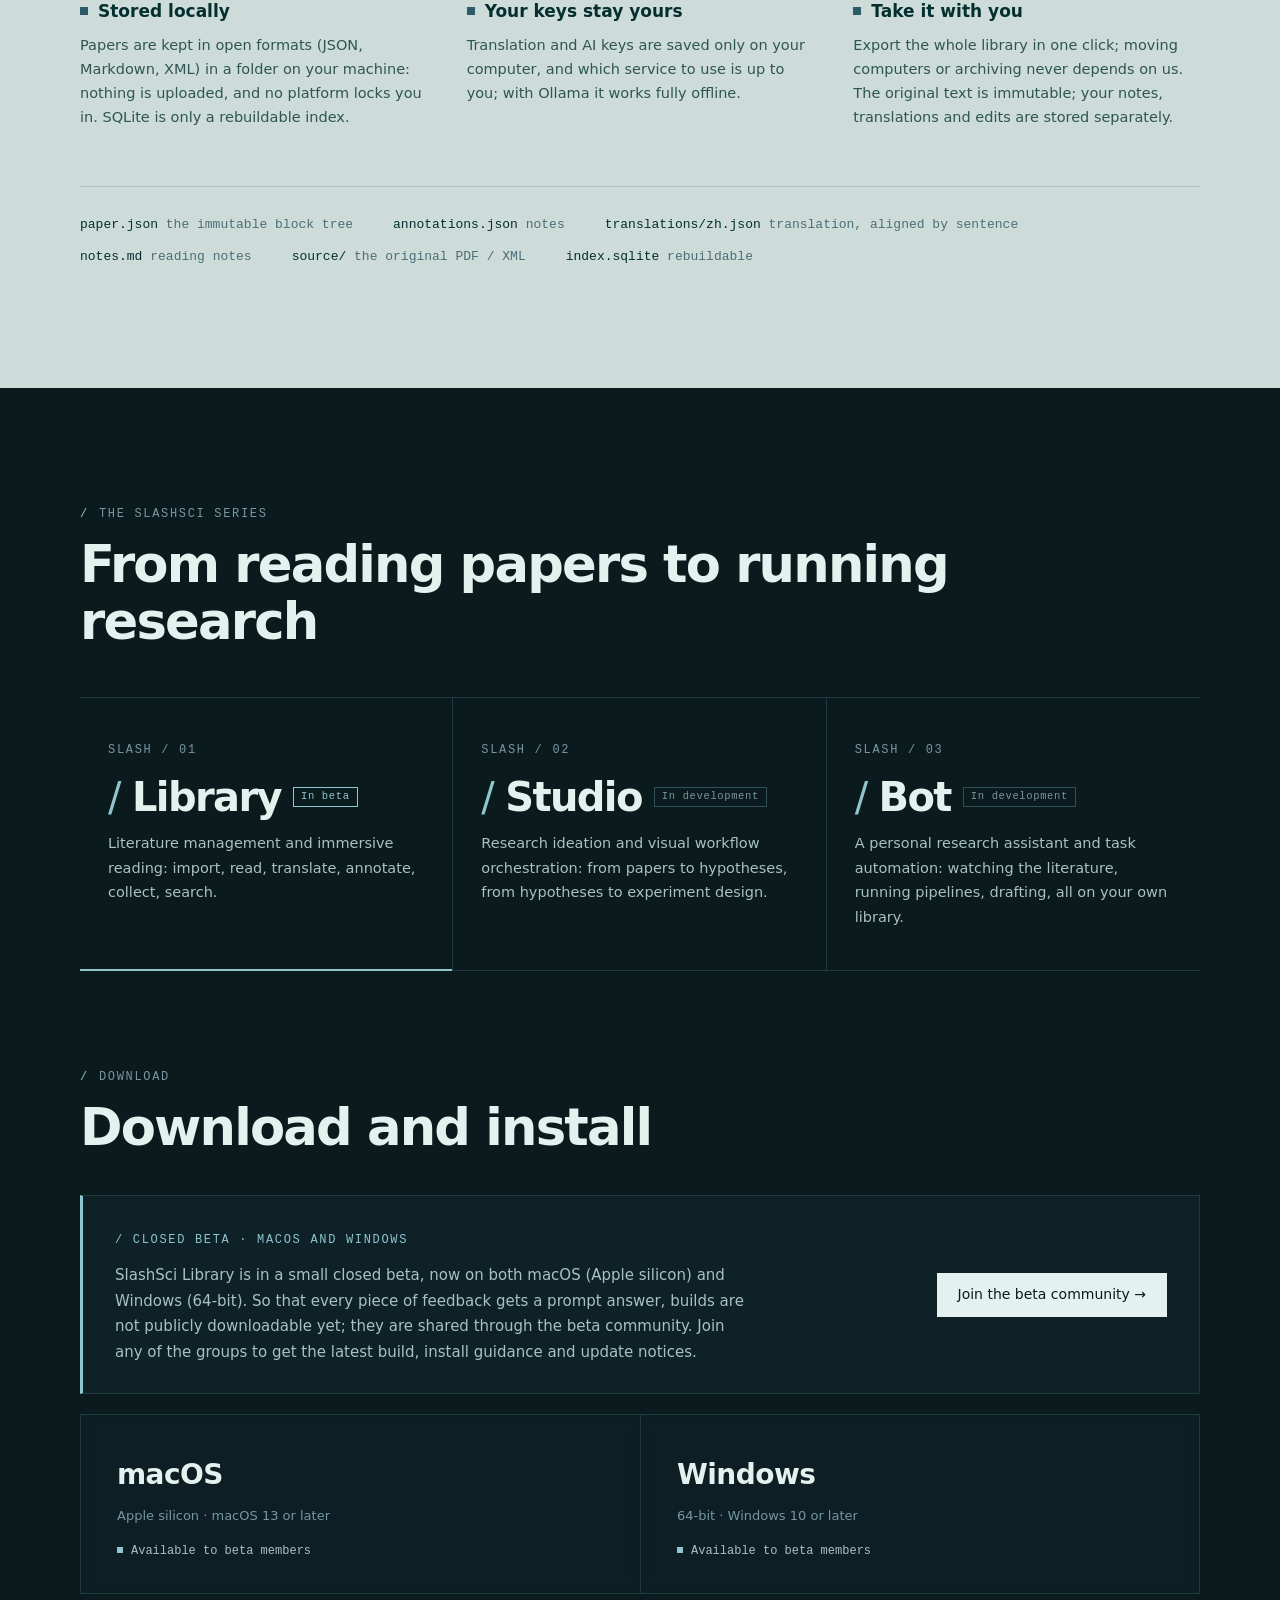
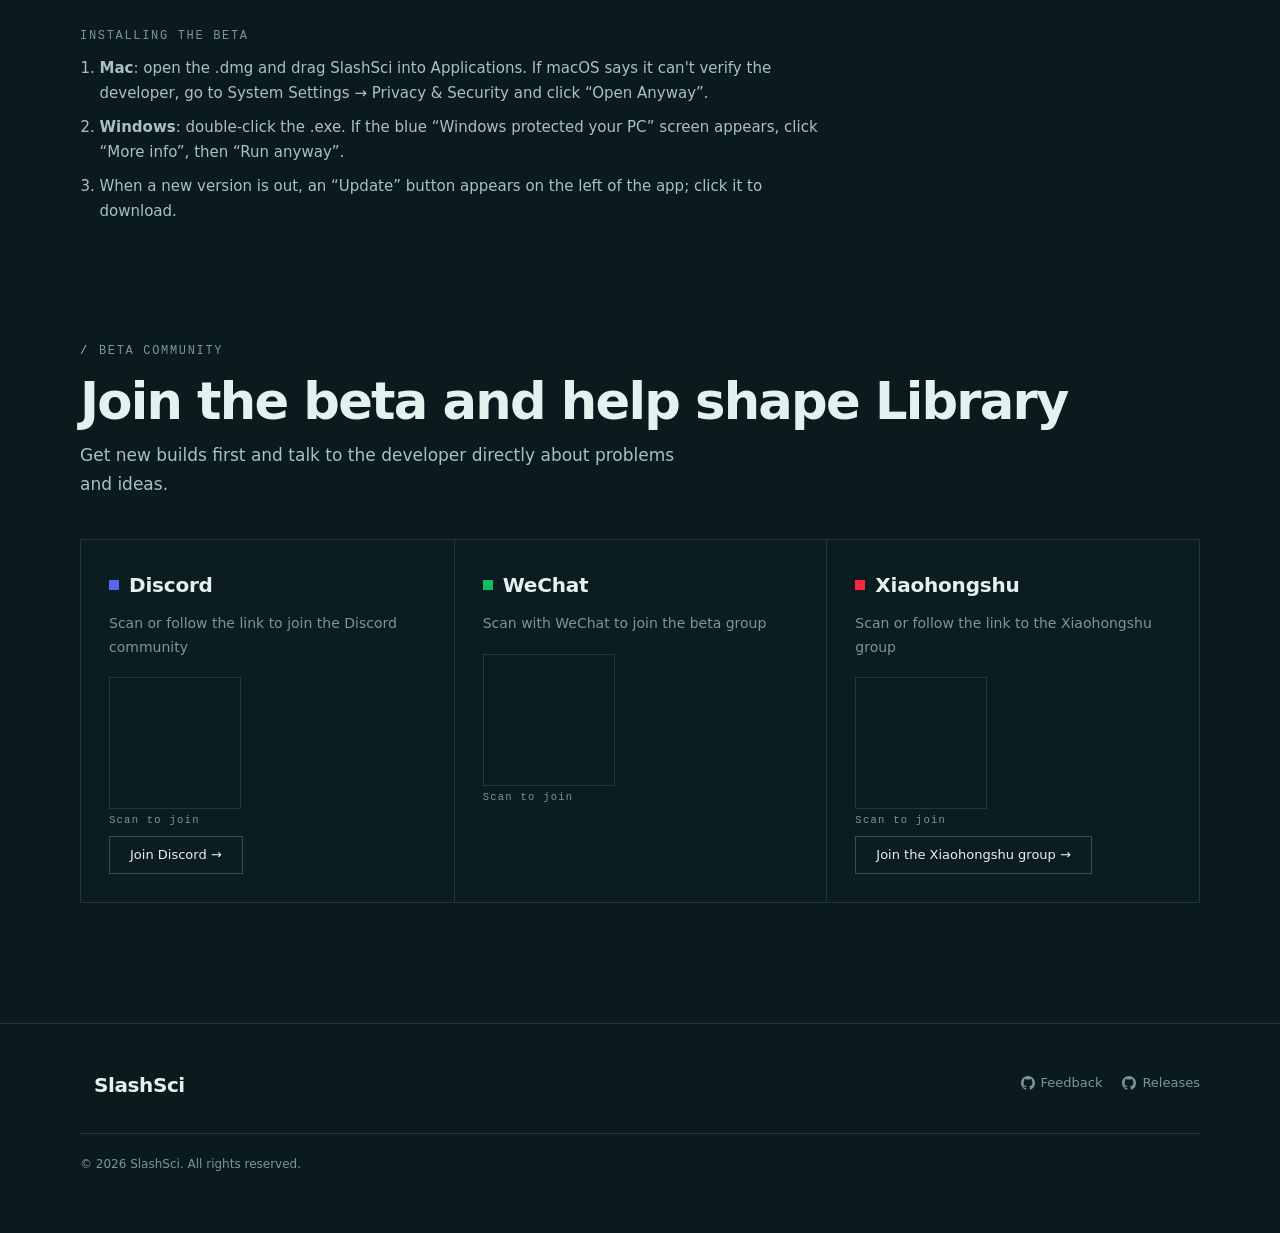
==== commit a788d5b4: "官网：Windows 版已开放；更新微信群二维码" ====
--- a/docs/index.html
+++ b/docs/index.html
@@ -469,7 +469,7 @@
     <div><div class="intro"><p class="nm">/ SlashSci Library</p><p class="ld">为 AI 时代重构的文献管理</p>
       <ul><li><b>块级解构</b>告别 PDF，文献即结构化数据</li><li><b>沉浸译读</b>逐句翻译，浮动锚定批注</li><li><b>本地优先</b>全部数据存于本机</li><li><b>Agent 就绪</b>内置 MCP，模型直接调用</li></ul></div>
       <div class="cta"><a class="btn" href="#community">加入内测</a><a class="btn alt" href="#demo">在浏览器里试试</a></div></div>
-    <p class="side">SlashSci Library · 内测版 0.1<br>首批开放 macOS（Apple 芯片）· Windows 版即将推出</p>
+    <p class="side">SlashSci Library · 内测版 0.1<br>macOS（Apple 芯片）· Windows 64 位</p>
   </div>
 </section>
 
@@ -602,14 +602,15 @@
 <section class="dl" id="download"><div class="wrap">
   <div class="label rv"><b>/</b> 下载</div>
   <h2 class="rv d1">下载与安装</h2>
-  <div class="notice rv"><div><span class="k">/ 内测阶段 · 首批开放 macOS</span><p>SlashSci Library 目前处于小范围内测，首批开放 macOS（Apple 芯片）版本，Windows 版将在稳定后推出。为保证每一条反馈都能得到及时跟进，安装包暂不公开下载，仅通过内测社区发放。加入任一内测群，即可获取最新版本、安装指引与更新通知。</p></div><a class="btn" href="#community">加入内测社区 →</a></div>
+  <div class="notice rv"><div><span class="k">/ 内测阶段 · macOS 与 Windows</span><p>SlashSci Library 目前处于小范围内测，macOS（Apple 芯片）与 Windows（64 位）版本均已开放。为保证每一条反馈都能得到及时跟进，安装包暂不公开下载，仅通过内测社区发放。加入任一内测群，即可获取最新版本、安装指引与更新通知。</p></div><a class="btn" href="#community">加入内测社区 →</a></div>
   <div class="box">
     <div class="os rv"><b>macOS</b><small>Apple 芯片 · macOS 13 及以上</small><span class="file">内测成员定向发放</span></div>
-    <div class="os soon rv d1"><b>Windows</b><small>64 位 · Windows 10 及以上</small><span class="file">即将推出</span></div>
+    <div class="os rv d1"><b>Windows</b><small>64 位 · Windows 10 及以上</small><span class="file">内测成员定向发放</span></div>
   </div>
-  <p class="how rv d2">安装说明（macOS 内测版）</p>
+  <p class="how rv d2">安装说明（内测版）</p>
   <ol class="steps rv d2">
     <li><b>Mac</b>：打开 .dmg，把 SlashSci 拖进「应用程序」。第一次打开如提示「无法验证开发者」，到「系统设置 → 隐私与安全性」点「仍要打开」。</li>
+    <li><b>Windows</b>：双击 .exe 安装。出现蓝色的「Windows 已保护你的电脑」时，点「更多信息」，再点「仍要运行」。</li>
     <li>新版本发布后，应用左侧会出现「新版本」按钮，点一下即可下载。</li>
   </ol>
 </div></section>
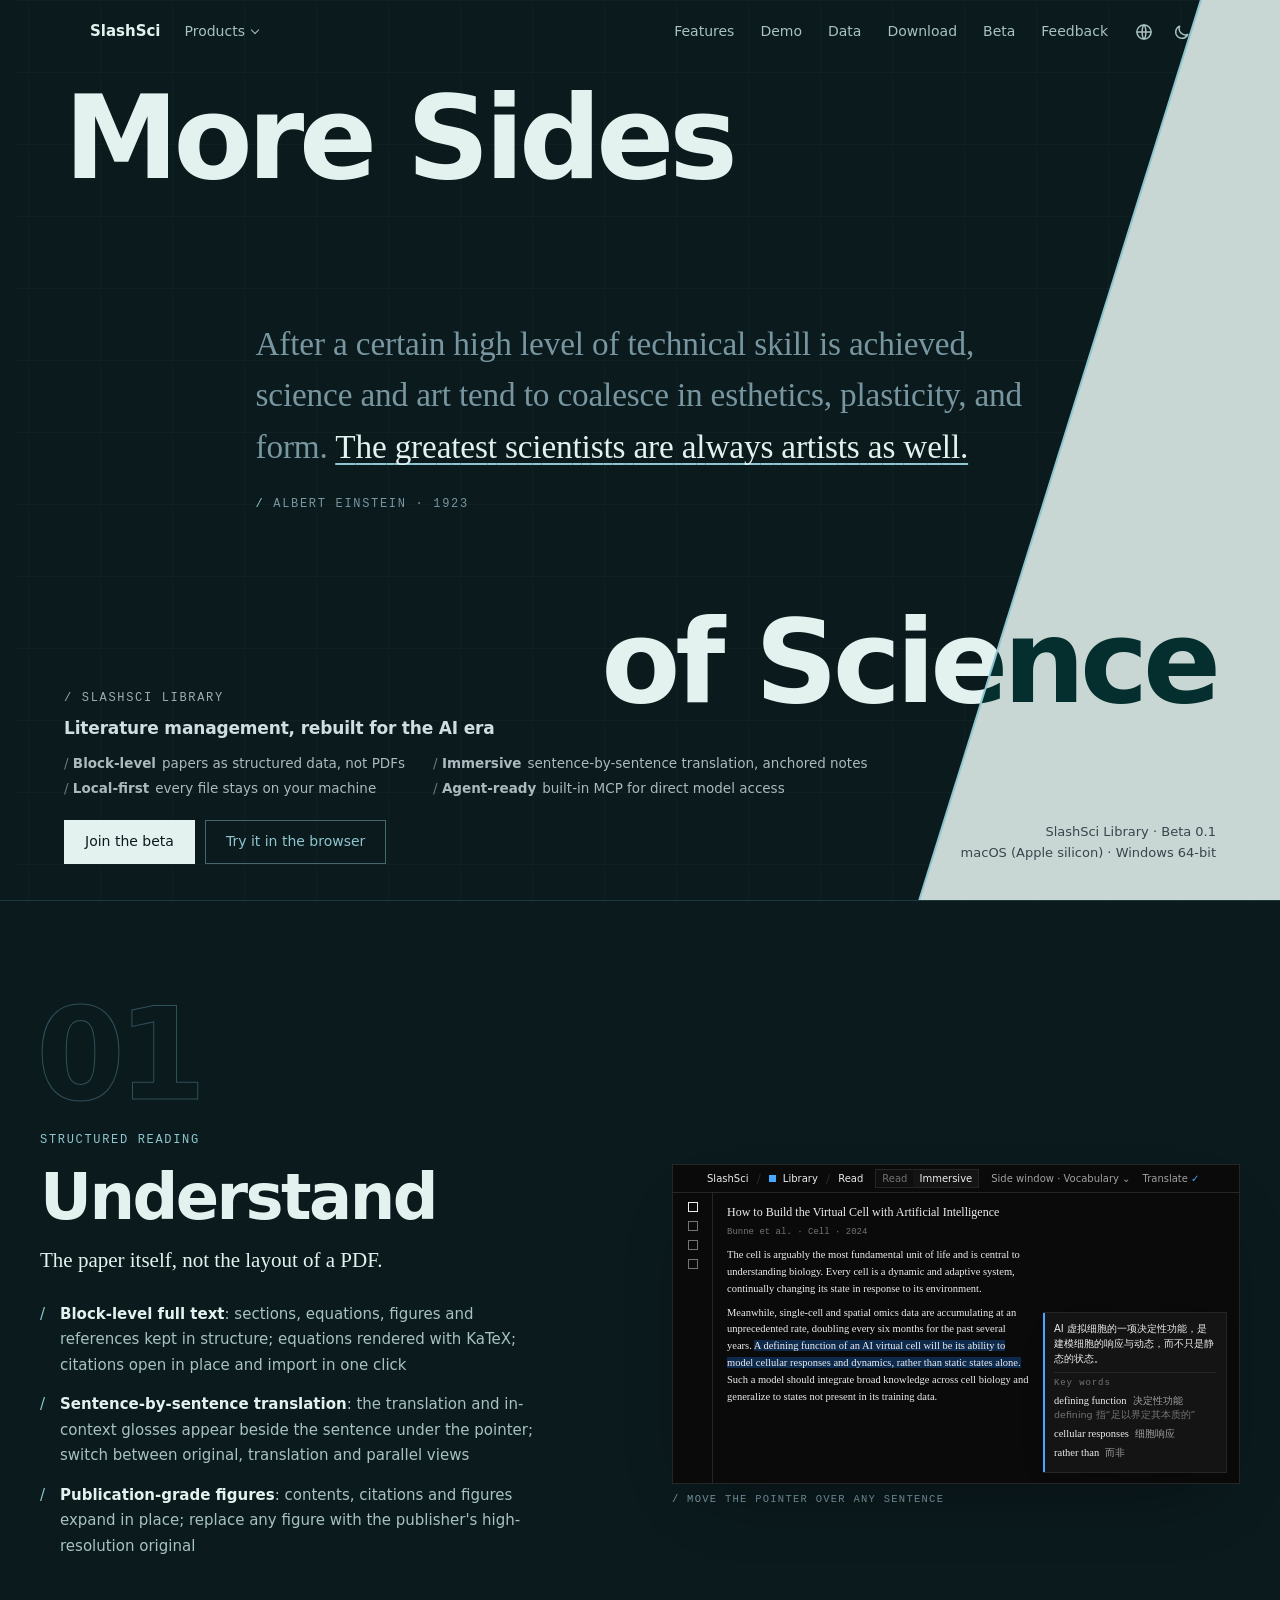
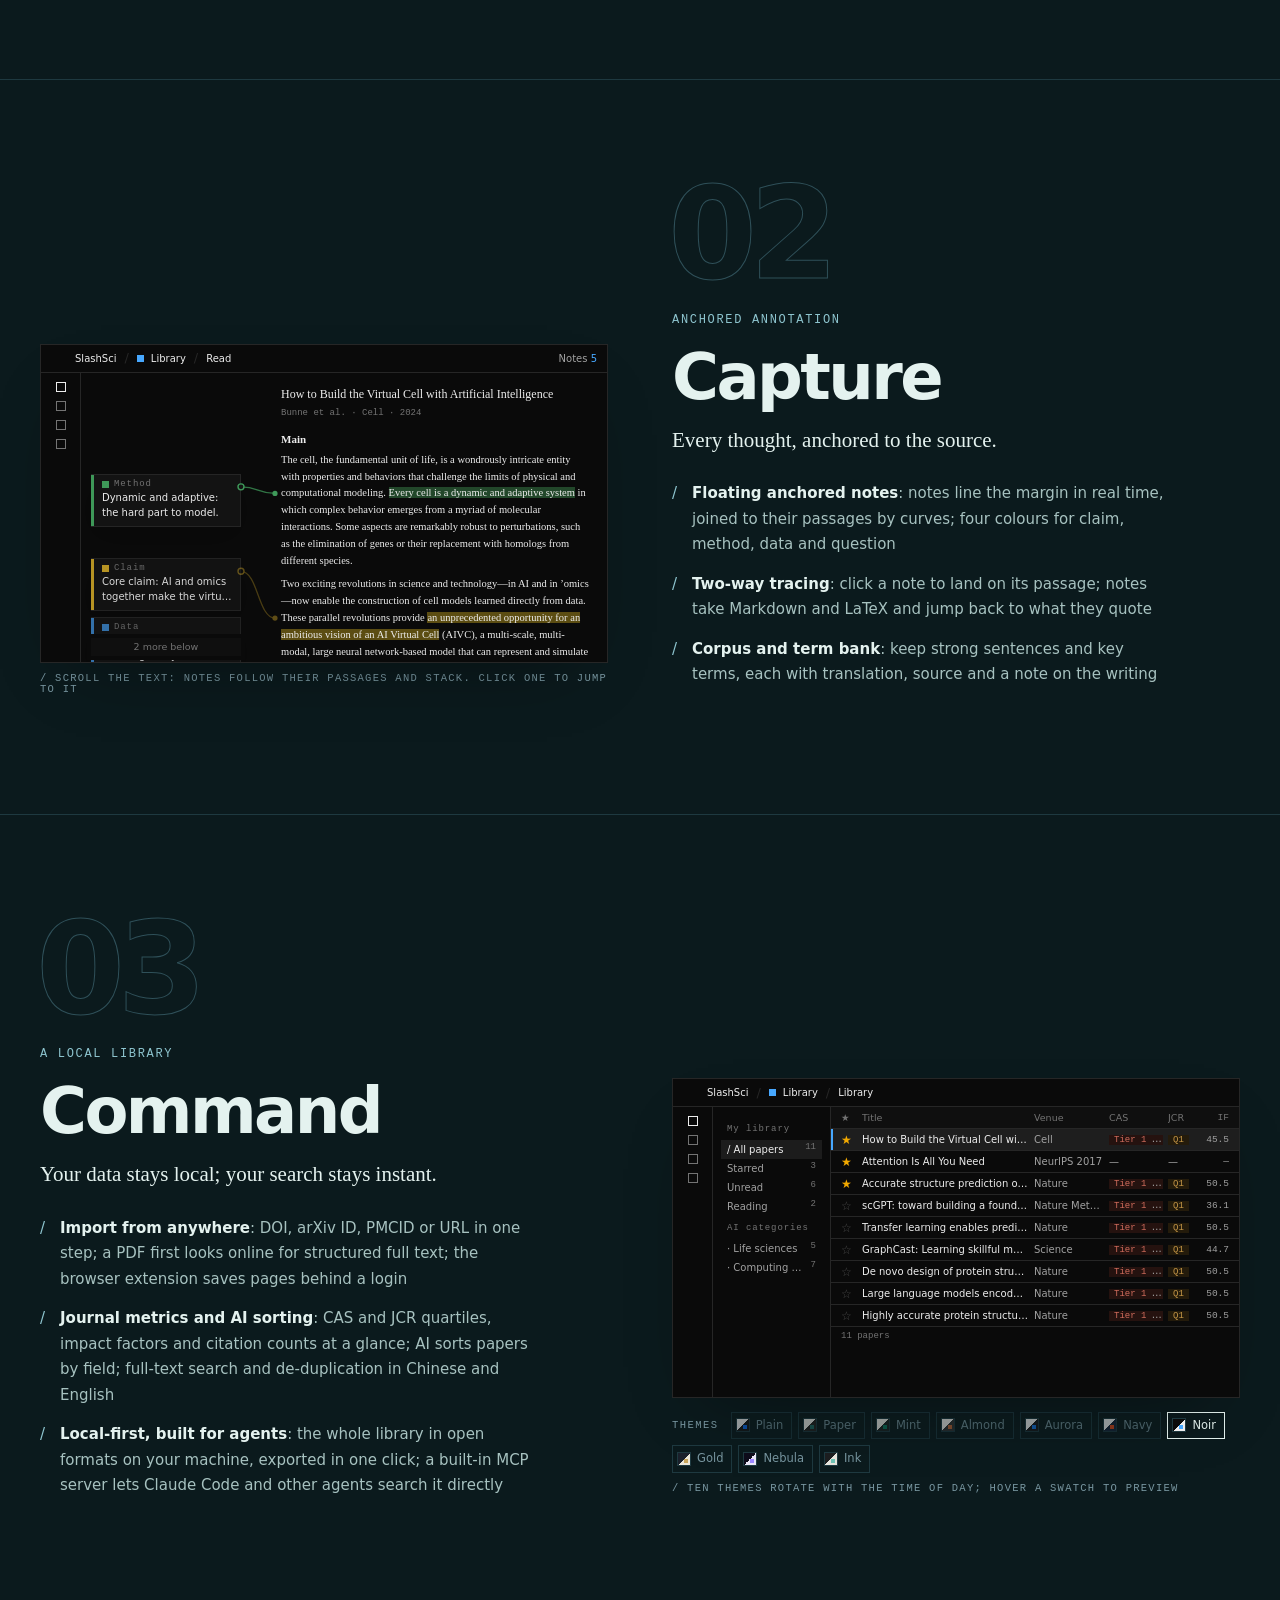
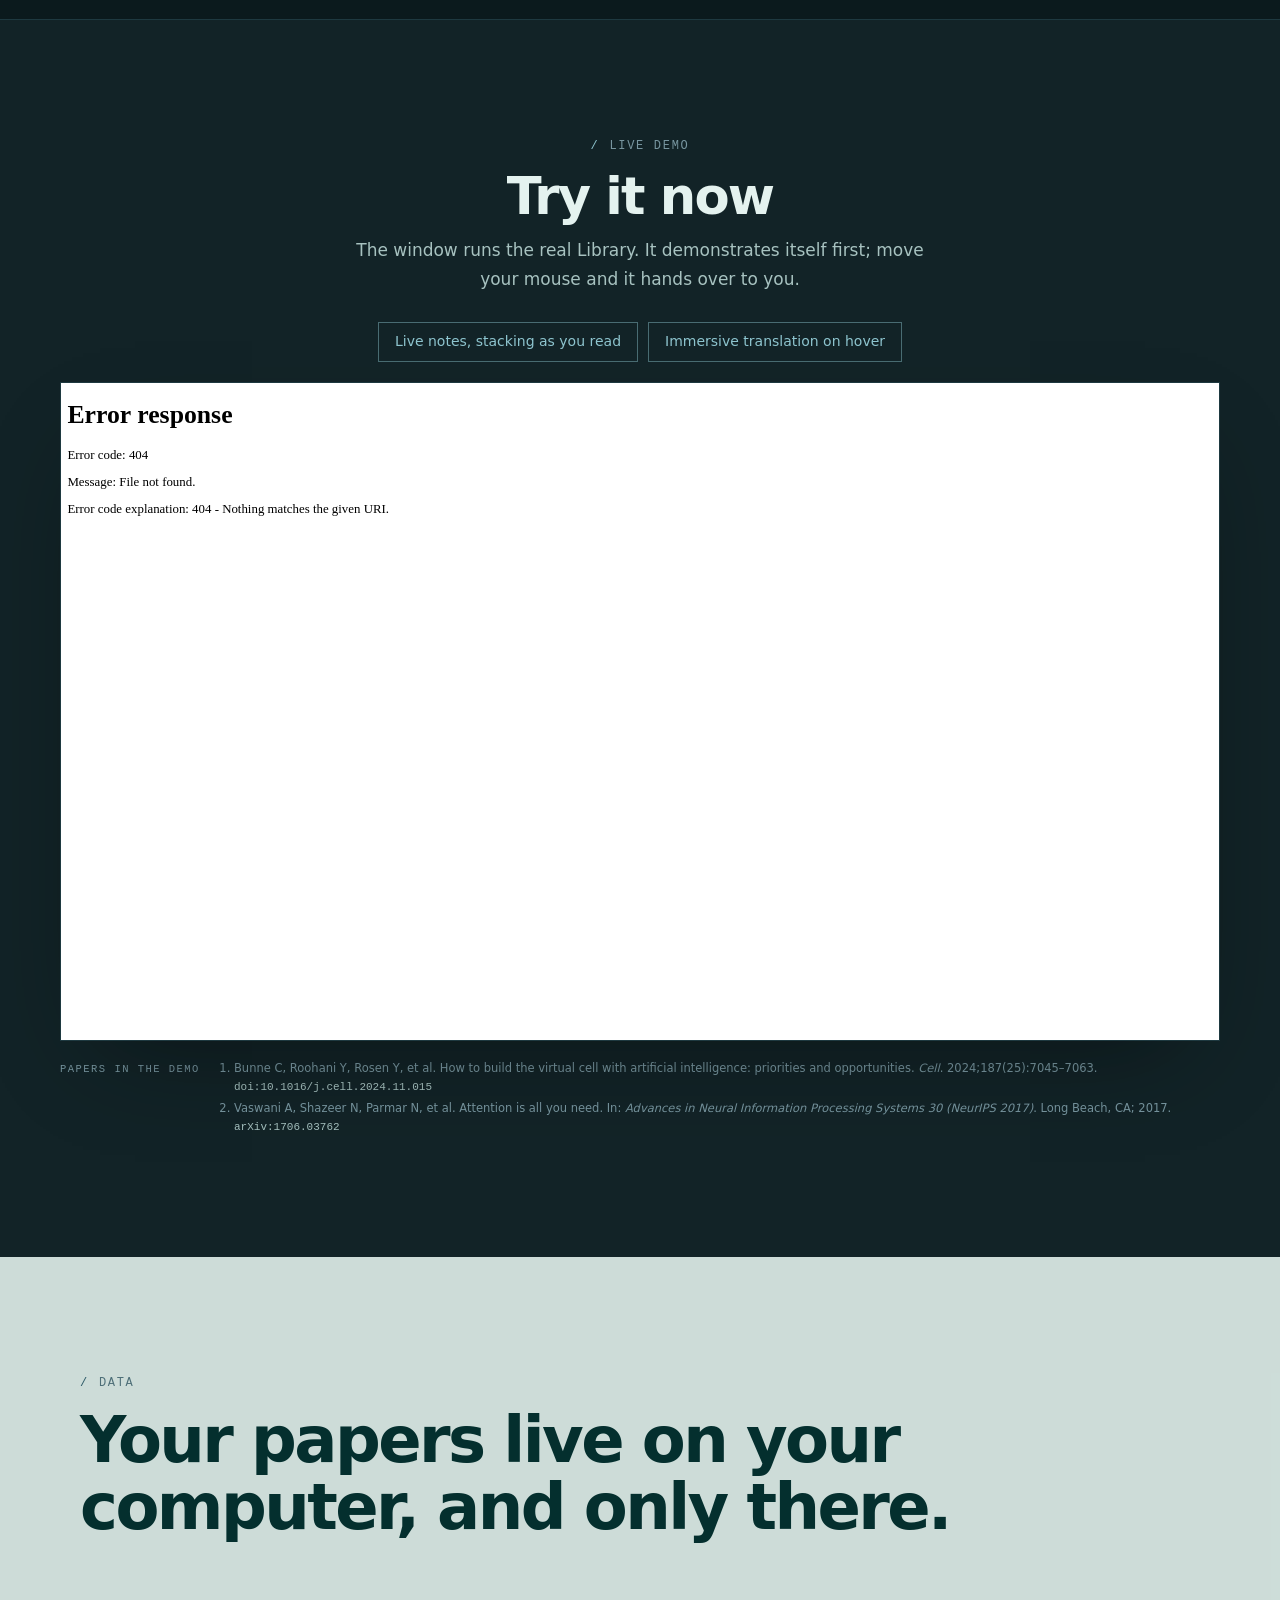
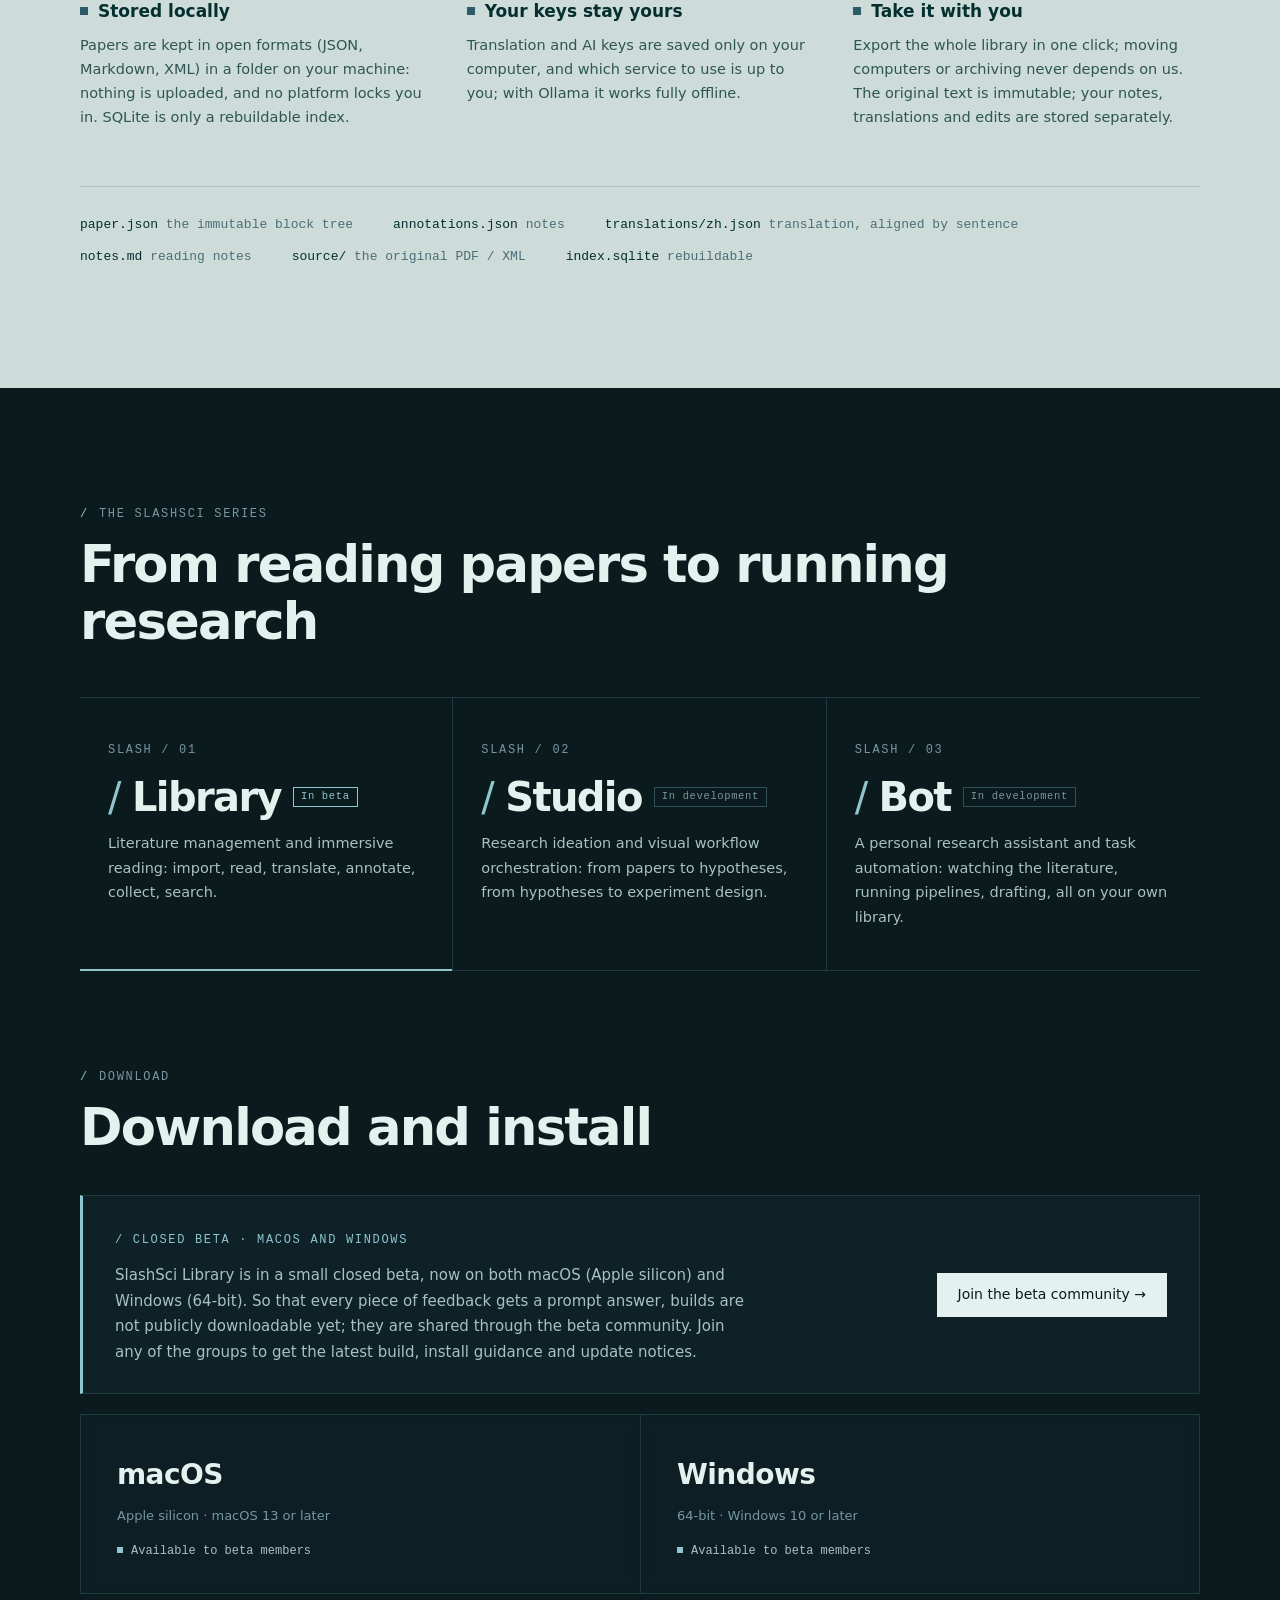
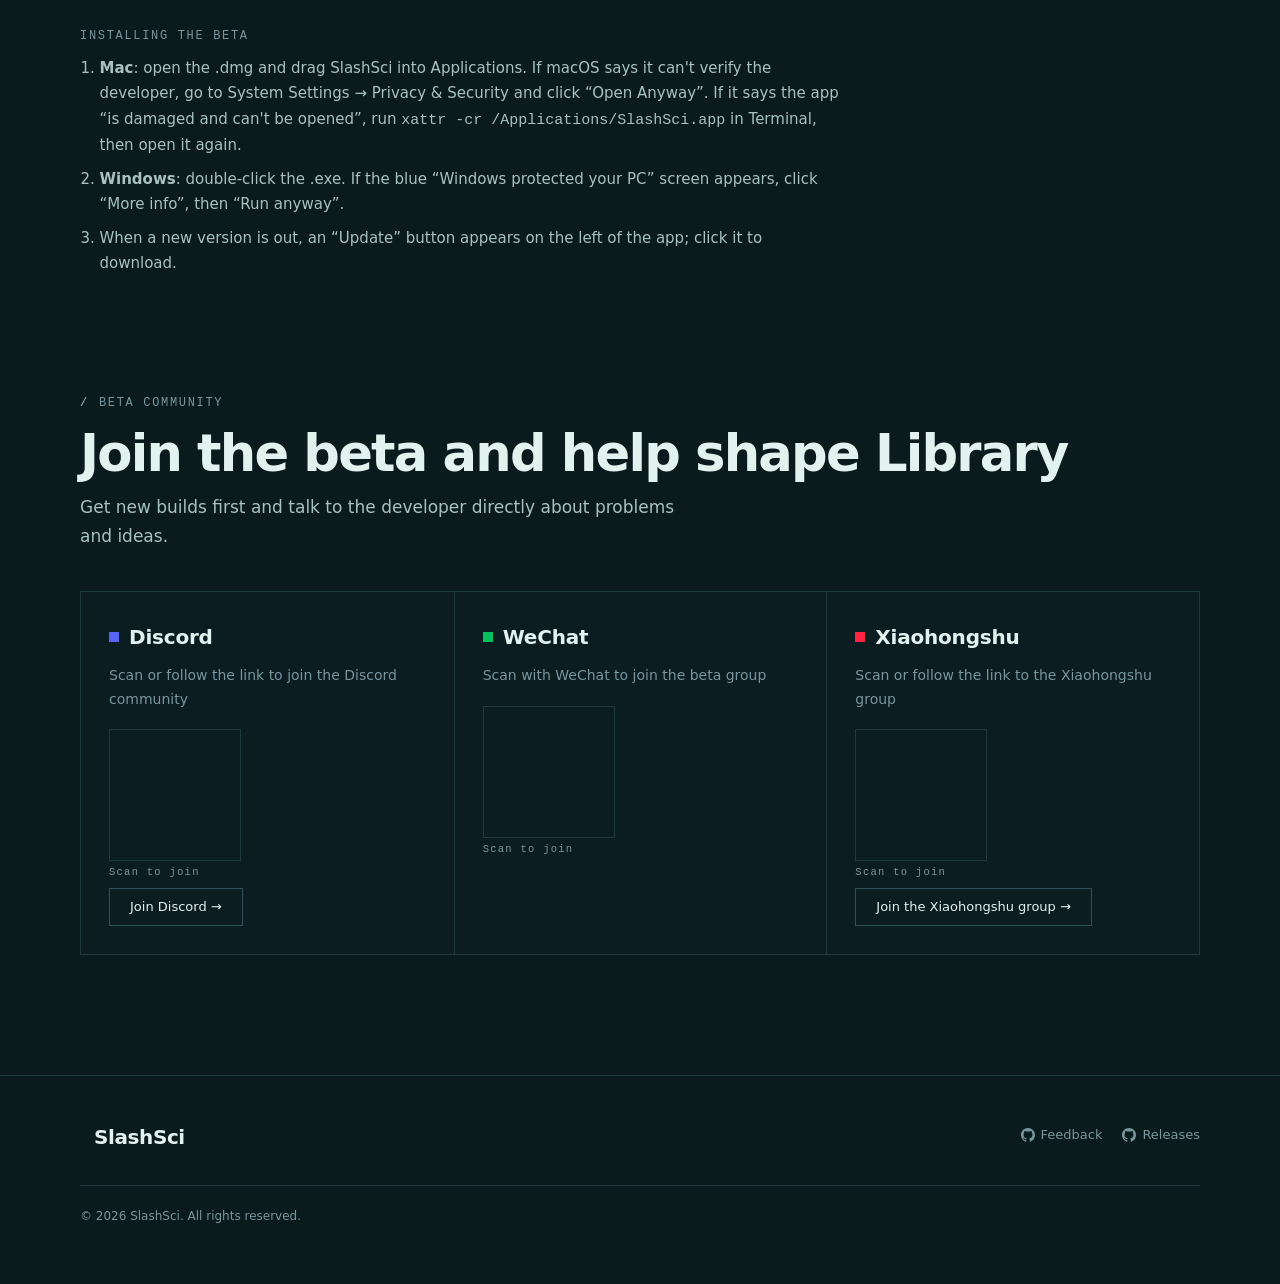
==== commit 38f9b5c0: "安装说明：Mac 提示“已损坏，无法打开”时用 xattr -cr 解除隔离" ====
--- a/docs/index.html
+++ b/docs/index.html
@@ -609,7 +609,7 @@
   </div>
   <p class="how rv d2">安装说明（内测版）</p>
   <ol class="steps rv d2">
-    <li><b>Mac</b>：打开 .dmg，把 SlashSci 拖进「应用程序」。第一次打开如提示「无法验证开发者」，到「系统设置 → 隐私与安全性」点「仍要打开」。</li>
+    <li><b>Mac</b>：打开 .dmg，把 SlashSci 拖进「应用程序」。第一次打开如提示「无法验证开发者」，到「系统设置 → 隐私与安全性」点「仍要打开」；如提示「已损坏，无法打开」，在「终端」运行 <code>xattr -cr /Applications/SlashSci.app</code> 后再打开。</li>
     <li><b>Windows</b>：双击 .exe 安装。出现蓝色的「Windows 已保护你的电脑」时，点「更多信息」，再点「仍要运行」。</li>
     <li>新版本发布后，应用左侧会出现「新版本」按钮，点一下即可下载。</li>
   </ol>
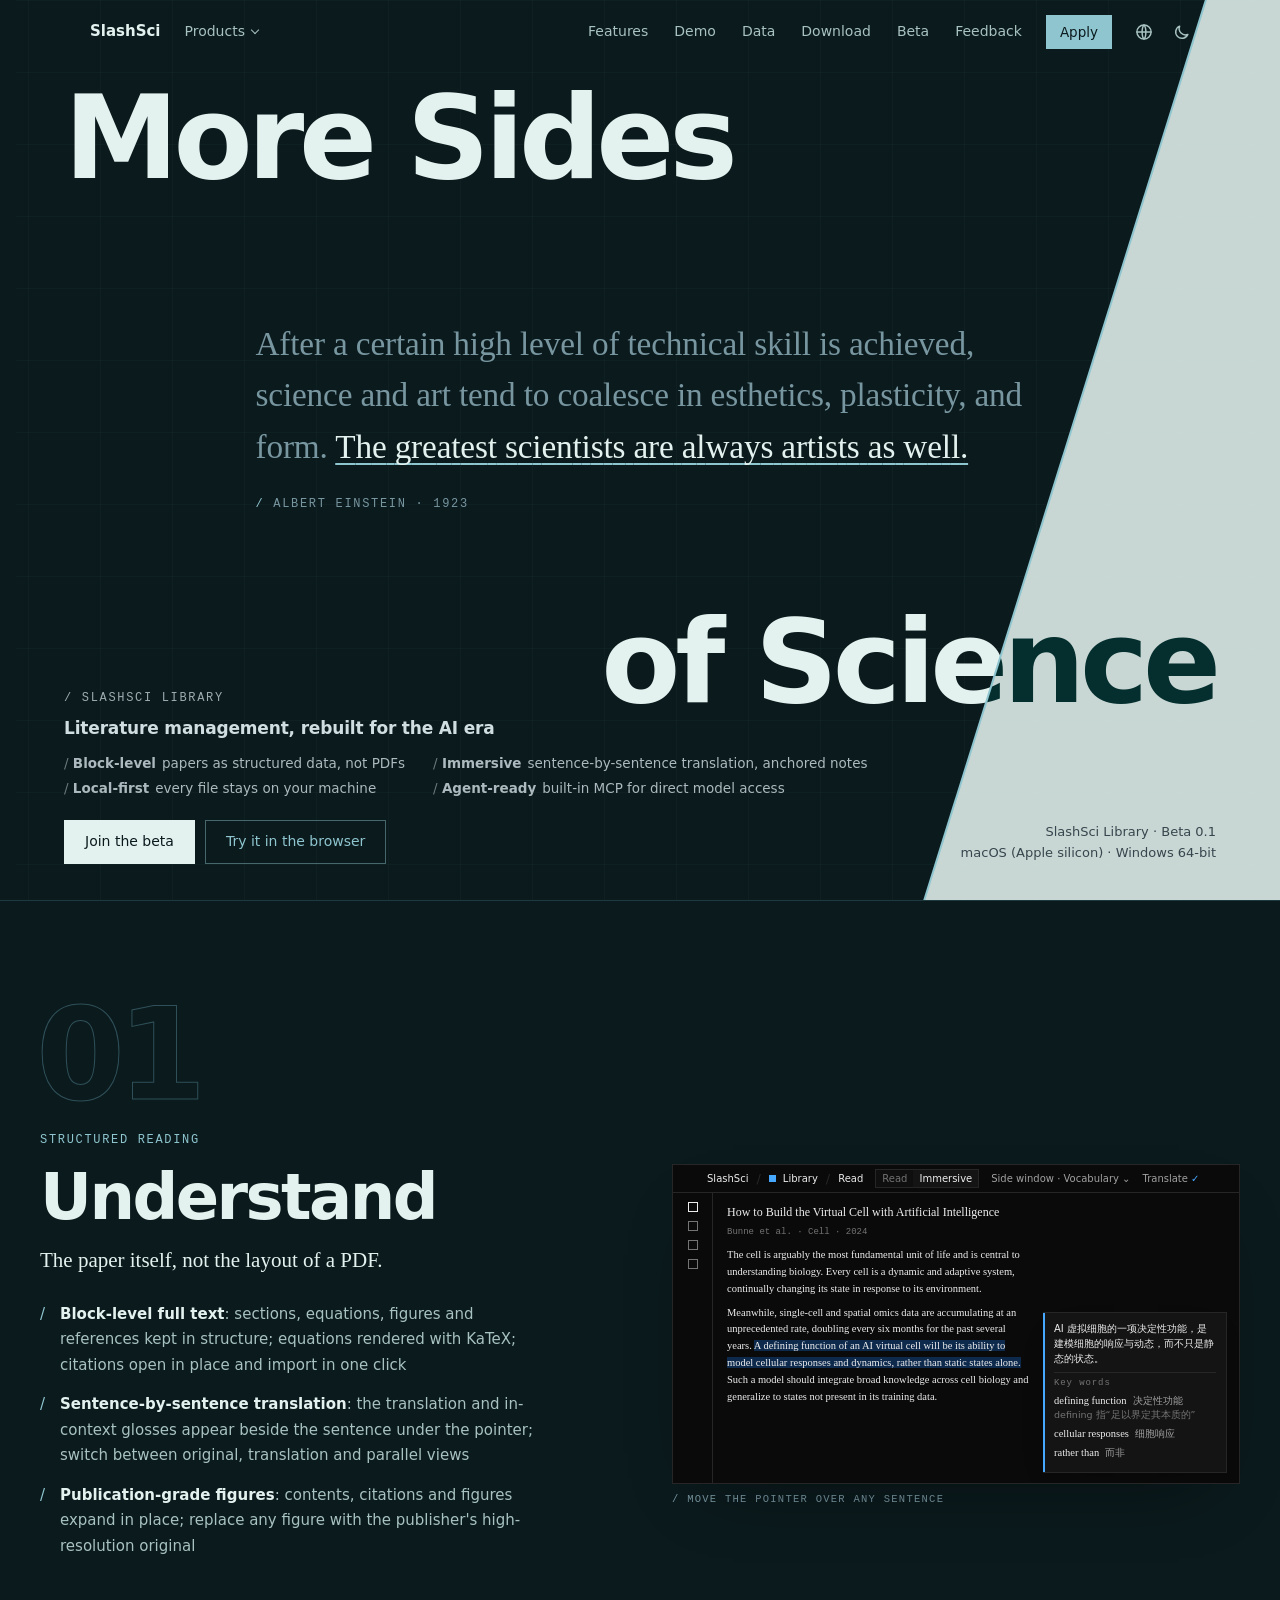
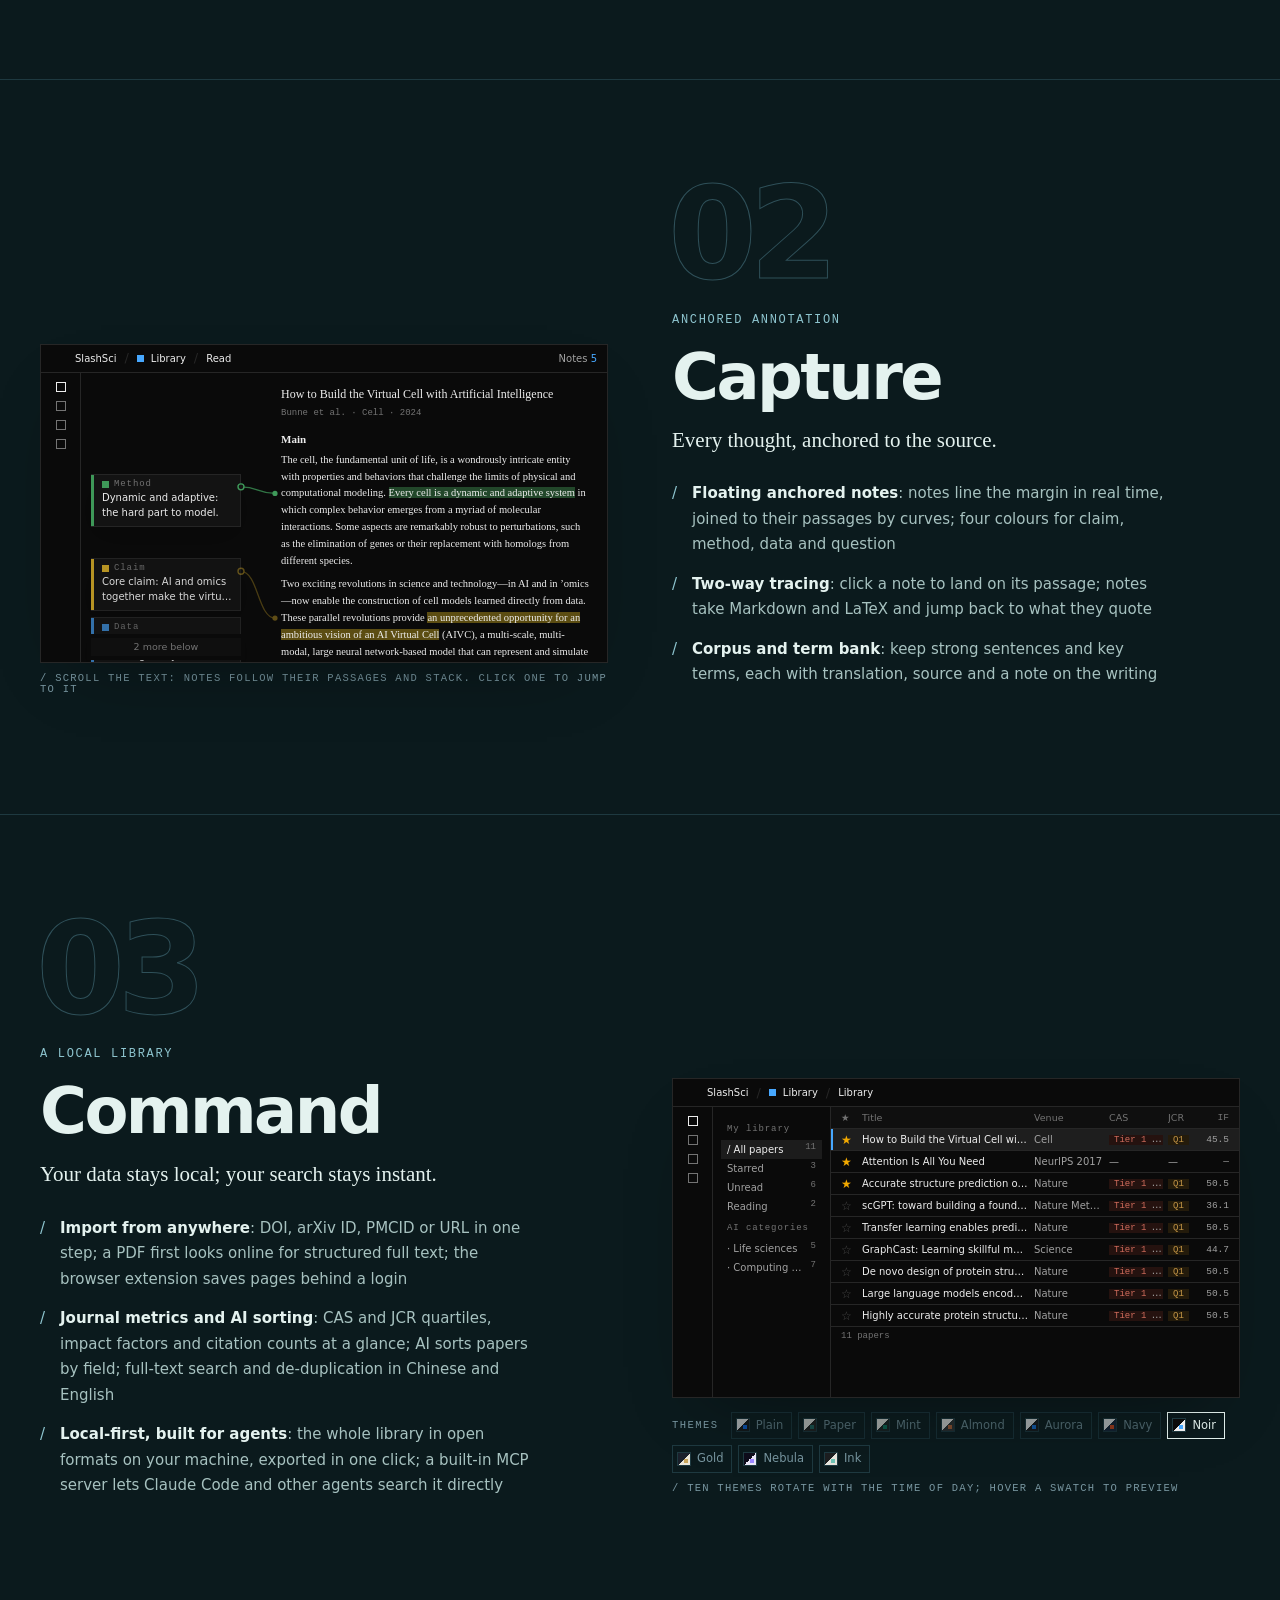
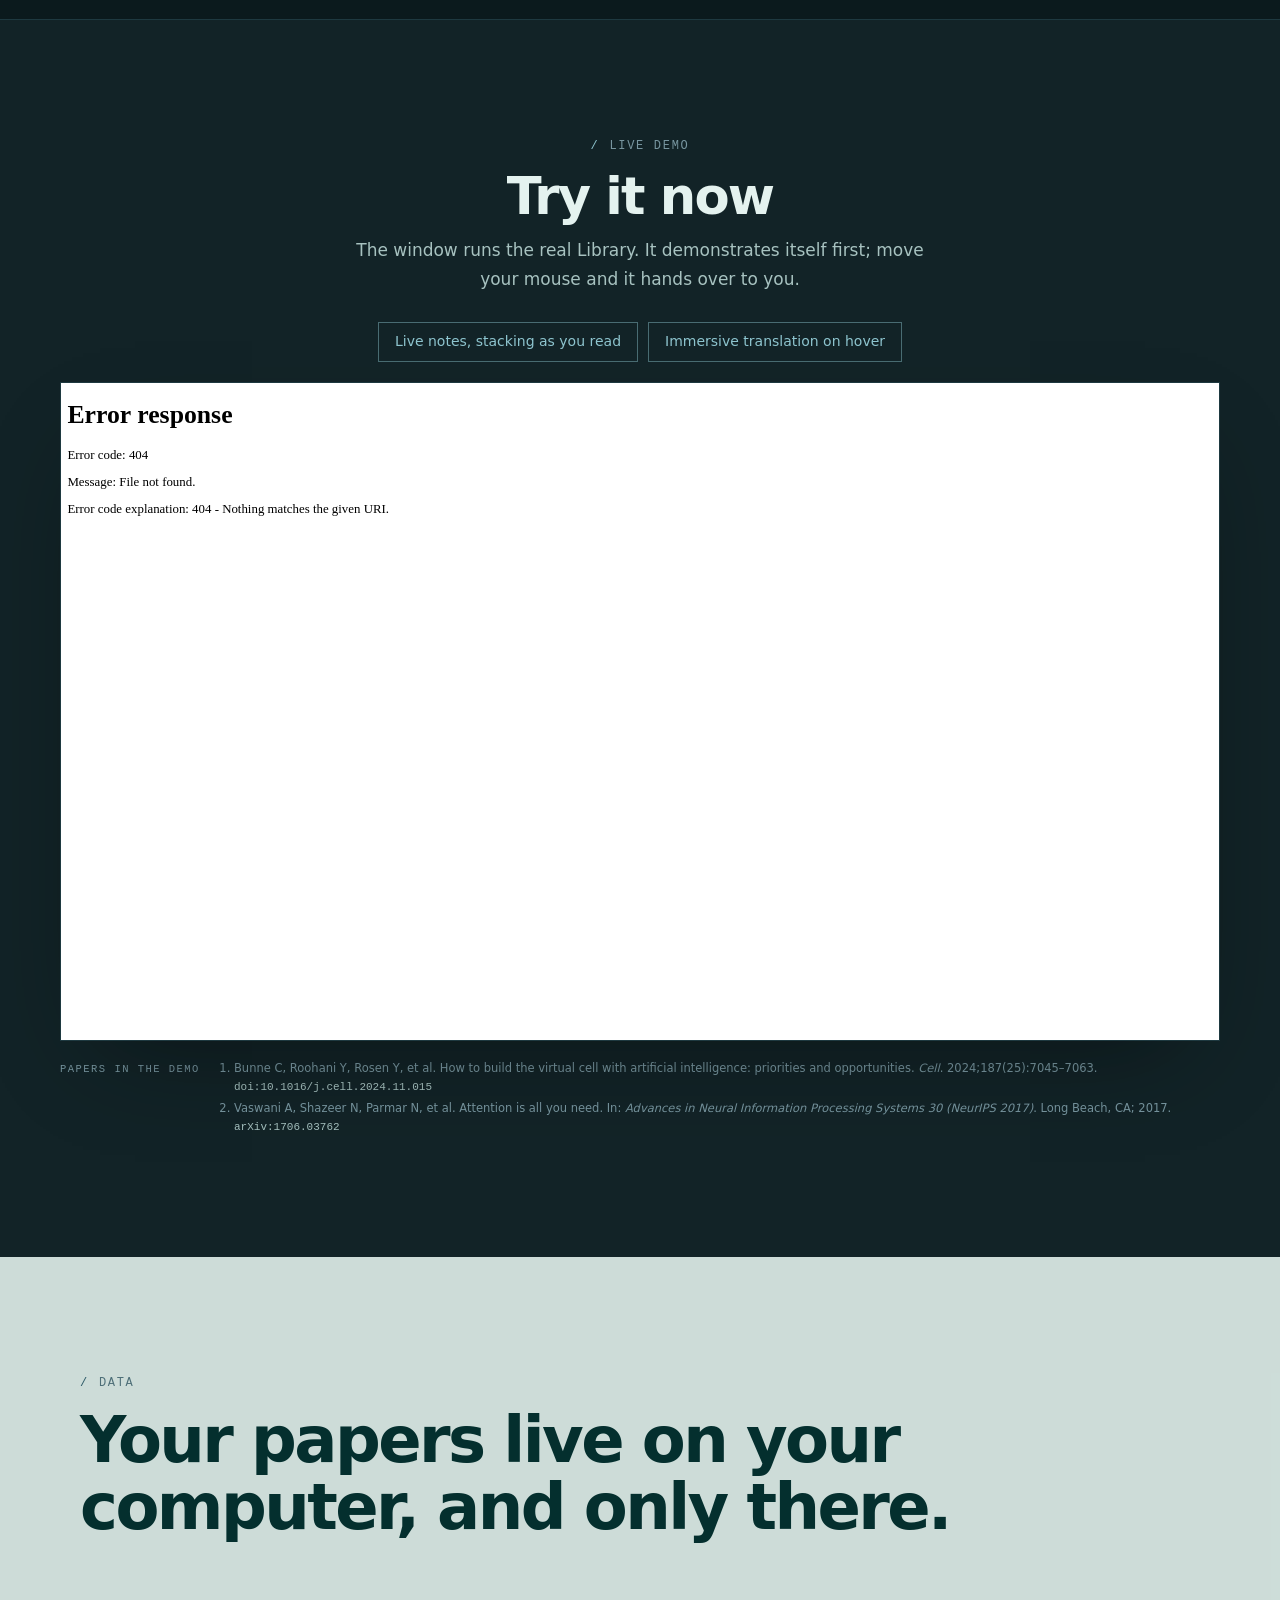
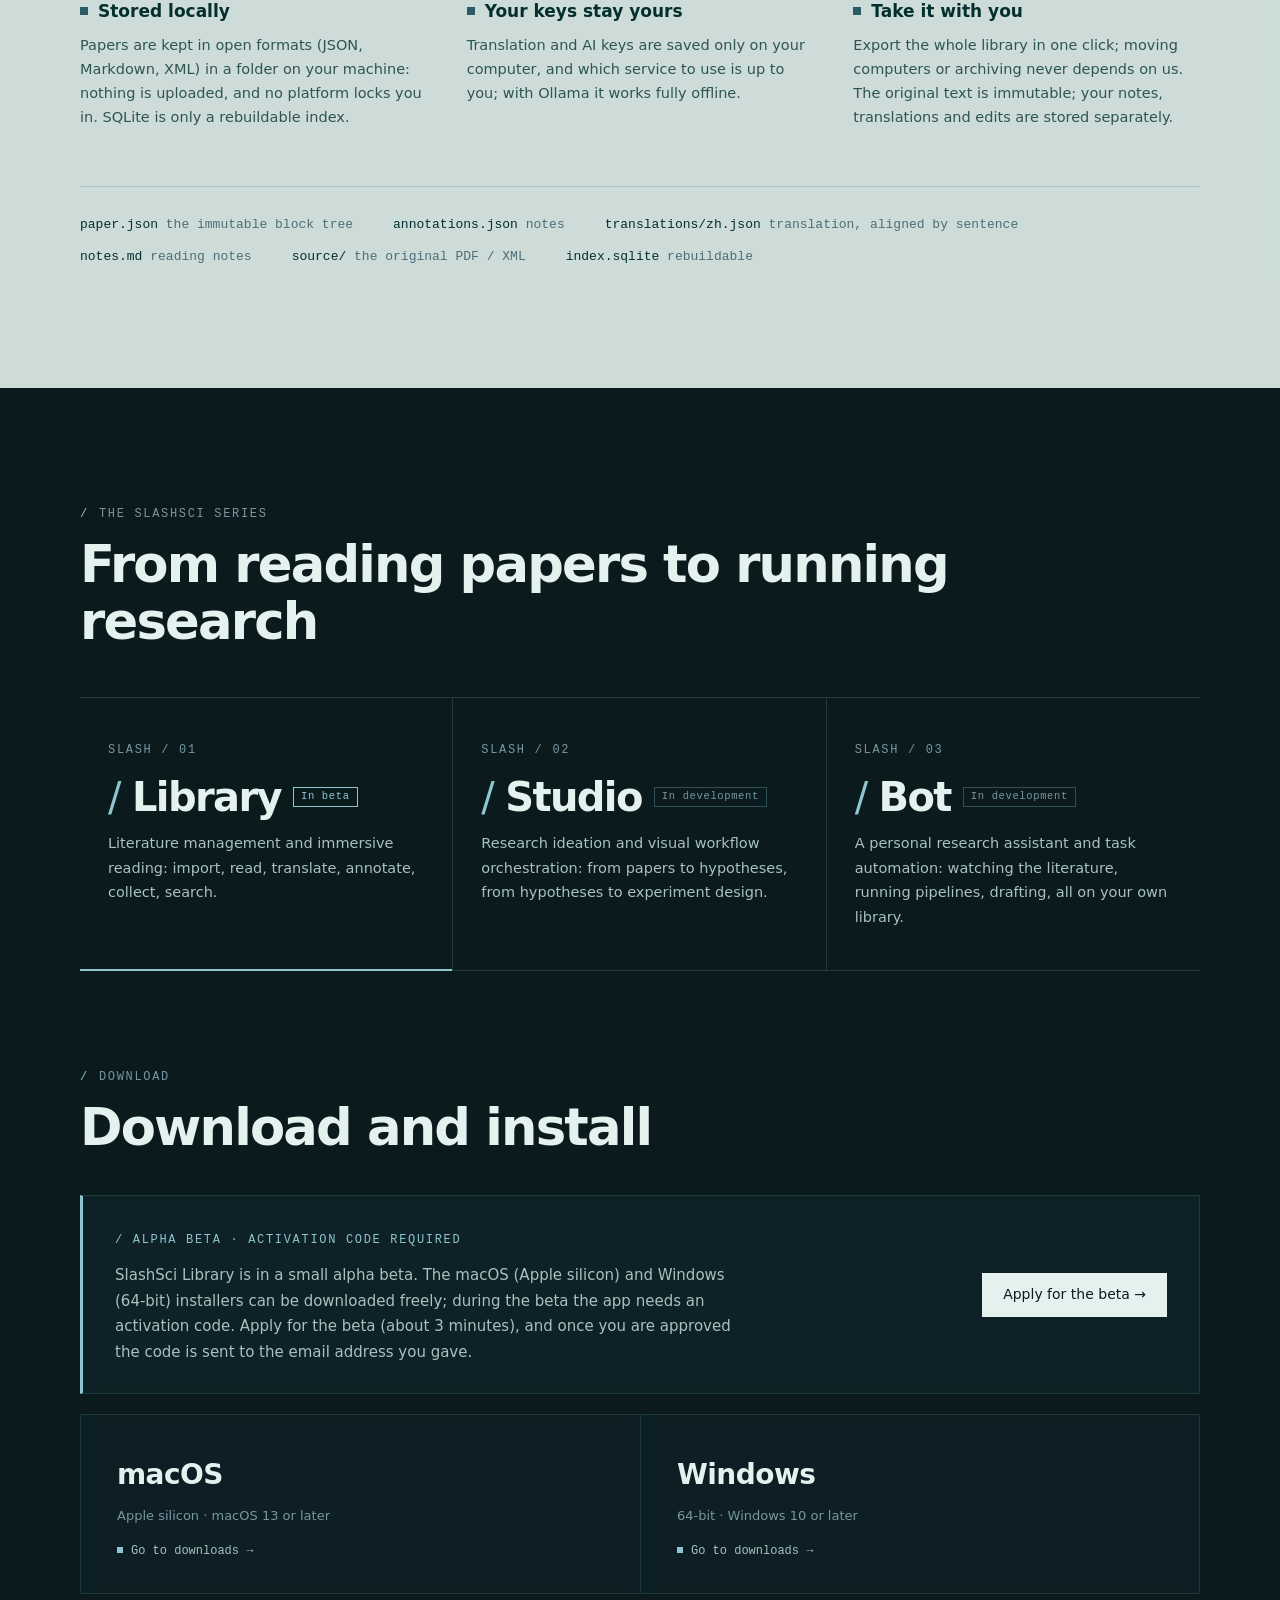
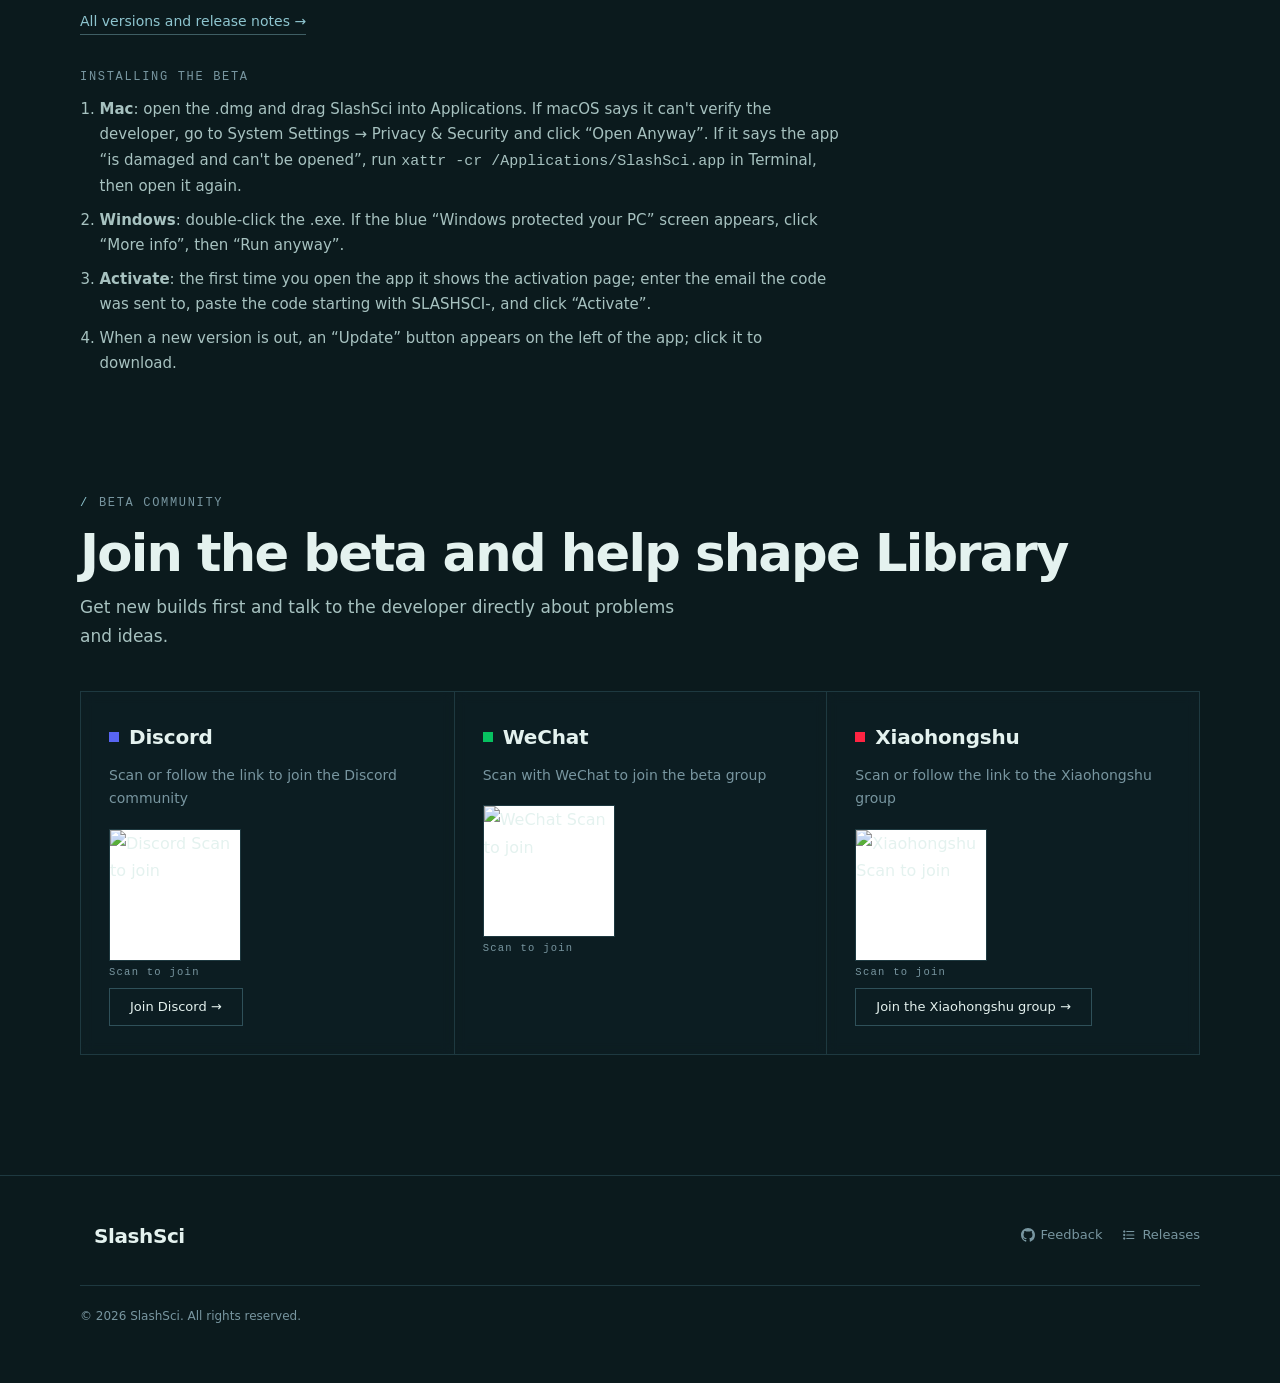
==== commit a73eb380: "官网：手机端优化；品牌色群二维码；版本记录页；内测改为下载 + 激活码，加「申请内测」入口" ====
--- a/docs/index.html
+++ b/docs/index.html
@@ -57,6 +57,9 @@
 .nav{display:flex;align-items:center;gap:2px;margin-left:auto}
 .nav a,.ptrig{font:inherit;font-size:14px;color:var(--ink2);text-decoration:none;padding:8px 12px;background:none;border:0;cursor:pointer;transition:color .15s}
 .nav a:hover,.ptrig:hover{color:var(--ink)}
+/* the beta application: the one filled button in the header, on every screen size */
+.nav a.napply{display:inline-flex;align-items:center;height:34px;margin:0 8px 0 10px;padding:0 14px;background:var(--accent);color:var(--paper);font-size:13.5px;font-weight:500;transition:background-color .15s}
+.nav a.napply:hover{color:var(--paper);background:color-mix(in srgb,var(--accent) 85%,var(--ink))}
 /* header items that sit over the slash's face take that face's ink */
 #hd .inv{color:var(--deep-ink2)}
 #hd .inv:hover,#hd .langsel.inv.open .lbtn{color:var(--deep-ink)}
@@ -99,7 +102,7 @@
 .langsel .menu a:hover{color:var(--ink)}
 .langsel .menu a.on{color:var(--ink);font-weight:500}
 /* hero: two faces of one quotation, split by the slash */
-.hero{position:relative;height:100svh;min-height:680px;overflow:hidden;--x:56%;cursor:crosshair}
+.hero{position:relative;height:100svh;min-height:680px;overflow:hidden;--x:56%;--k:22%;cursor:crosshair}
 .face{position:absolute;inset:0;display:grid;place-items:center;padding:24vh 8vw 32vh}
 .face blockquote{position:relative;margin:0;max-width:1000px}
 /* quote transitions: drift moves words, so they become boxes (the underline follows each word); the wipe is a slash-edged panel */
@@ -114,8 +117,8 @@
 .hero.fx3 .wipe::before{left:0}.hero.fx3 .wipe::after{right:0}
 .hero.fx3 .face.zh .wipe::before,.hero.fx3 .face.zh .wipe::after{background:var(--deep-acc)}
 .face p{font:400 clamp(20px,2.6vw,34px)/1.55 var(--serif);color:var(--ink3);letter-spacing:-.005em;text-wrap:balance}
-.face.en,.hero h1.ttl{clip-path:polygon(0 0,var(--x) 0,calc(var(--x) - 22%) 100%,0 100%)}
-.face.zh{background:color-mix(in srgb,var(--deep) 88%,transparent);clip-path:polygon(var(--x) 0,100% 0,100% 100%,calc(var(--x) - 22%) 100%)}
+.face.en,.hero h1.ttl{clip-path:polygon(0 0,var(--x) 0,calc(var(--x) - var(--k)) 100%,0 100%)}
+.face.zh{background:color-mix(in srgb,var(--deep) 88%,transparent);clip-path:polygon(var(--x) 0,100% 0,100% 100%,calc(var(--x) - var(--k)) 100%)}
 .face.zh p{color:var(--deep-ink2)}
 .face p mark{background:none;text-decoration:underline;text-decoration-color:var(--accent);text-decoration-thickness:2px;text-underline-offset:.16em;text-decoration-skip-ink:none;color:var(--ink)}
 .face.zh p mark{color:var(--deep-ink);text-decoration-color:var(--deep-acc)}
@@ -145,7 +148,6 @@
 .hero .cta .btn.alt{color:var(--accent);border-color:color-mix(in srgb,var(--accent) 45%,transparent);background:none;transition:color .18s,background-color .18s,border-color .18s}
 .hero .cta .btn.alt:hover{color:var(--paper);border-color:var(--accent);background:var(--accent)}
 .hero .cta{display:flex;gap:10px;flex-wrap:wrap;margin-top:20px}
-@media (hover:none){.hero{animation:sway 9s ease-in-out infinite alternate}@keyframes sway{from{--x:46%}to{--x:70%}}}
 /* features: one per band; the number, label and heading stack, and the mock's top meets the heading's */
 .faces{padding:0}
 .band{position:relative;display:grid;grid-template-columns:1fr 1fr;align-items:start;gap:64px;padding:96px 40px 120px;max-width:1280px;margin:0 auto;border-top:1px solid var(--line);--numh:calc(clamp(72px,10vw,132px) * .9)}
@@ -359,16 +361,16 @@
 .os b{font-size:28px;font-weight:600;letter-spacing:-.02em}
 .os small{font-size:13px;color:var(--ink3)}
 .os .file{font:12px/1 var(--mono);color:var(--ink2);margin-top:12px}
+a.os{color:inherit}a.os:hover{background:var(--card2)}
 .os.soon>*{opacity:.5}
 /* cards are frosted white: translucent, so the background shows softly through. --card for cards, --card2 for the notice,
    --card3 for the community cards (lighter still). Highlights (hover, the header, the active pill) are the data band's
    deep teal at low opacity: --hl for a hover, --hl2 for something chosen or held */
 :root{--card:rgba(255,255,255,.58);--card2:rgba(255,255,255,.7);--card3:rgba(255,255,255,.4);--card-blur:blur(6px);
 --hl:color-mix(in srgb,var(--deep) 4%,transparent);--hl2:color-mix(in srgb,var(--deep) 8%,transparent)}
-/* --chrome: the colour of the hero's page face as rendered (paper with the drawing over it), for the header and menus.
-   --qr: the colour of the slash's face as rendered, for the QR codes */
-:root{--chrome:#f2f5f3;--qr:#2a454a}
-html[data-mode=dark]{--chrome:#0d171a;--qr:#cad8d4}
+/* --chrome: the colour of the hero's page face as rendered (paper with the drawing over it), for the header and menus. */
+:root{--chrome:#f2f5f3}
+html[data-mode=dark]{--chrome:#0d171a}
 /* a highlight is a tinted panel set in from the edge of its button or card. The inset is the same on all four sides and
    is 2% of the element's shorter side (1-4px), set by script on hover (--hli). It fades in and out; nothing moves */
 @property --hla{syntax:"<color>";inherits:false;initial-value:transparent}
@@ -405,8 +407,9 @@
 .ch b{font-weight:600}
 .cc p{font-size:14px;color:var(--ink3)}
 .qr{margin:8px 0 0;width:132px}
-.qrm{display:block;width:132px;height:132px;padding:5px;background:transparent;border:1px solid var(--line);position:relative}
-.qrm::after{content:"";position:absolute;inset:5px;background:var(--qr);-webkit-mask:var(--q) center/contain no-repeat;mask:var(--q) center/contain no-repeat}
+/* the codes are full-colour images (each platform's colour, its logo in the middle) on white, so they can be pressed and held to save */
+.qrm{display:block;width:132px;height:132px;background:#fff;border:1px solid var(--line);position:relative}
+.qrm img{display:block;position:absolute;inset:0;width:100%;height:100%;-webkit-touch-callout:default;-webkit-user-select:auto;user-select:auto}
 
 .qr figcaption{margin-top:6px;font:500 10.5px/1 var(--mono);letter-spacing:.12em;color:var(--ink3)}
 .qr.empty{height:132px;display:grid;place-items:center;border:1px dashed var(--line2);font:500 11px/1.4 var(--mono);color:var(--ink3);text-align:center;padding:10px}
@@ -438,9 +441,141 @@
 body>footer a:hover{color:var(--ink)}
 body>footer .copy{flex-basis:100%;margin-top:20px;padding-top:20px;border-top:1px solid var(--line);font-size:12px;color:var(--ink3)}
 @media (max-width:980px){.face footer{font-size:10px;letter-spacing:.08em;white-space:nowrap;overflow:hidden;text-overflow:ellipsis;max-width:100%}.refs{grid-template-columns:1fr;padding:0 24px;width:auto}.langsel{margin-left:auto}.band{grid-template-columns:1fr;padding:72px 24px 96px}.band:nth-child(even) .txt{order:0}.band .vis{padding-top:0}.trust .grid,.strip,.dl .box{grid-template-columns:1fr}.pmenu,.nav a{display:none}.frame,.pills{display:none}.hero .bar{flex-direction:column;align-items:flex-start}.hero .side{display:none}.intro ul{grid-template-columns:1fr}.face{padding:20vh 24px 36vh}.face p{font-size:19px}.hero .ttl .b{bottom:34vh}
-.mk-body.learn{grid-template-columns:40px 1fr}.mk-learn{grid-column:1/-1;padding:0 12px 14px}.lcard{position:static;transform:none!important}
-.mock{aspect-ratio:auto}.cgrid{grid-template-columns:1fr}.cc+.cc,.os+.os{border-left:0;border-top:1px solid var(--line)}.mk-body.notes{grid-template-columns:40px 1fr;height:auto}.mk-scroll{height:280px}.mk-margin{grid-column:1/-1;order:2;padding:12px;display:grid;gap:6px}.mk-margin .nc{position:relative;left:0;right:0}.nc-more{display:none}.mk-links{display:none}
-.mk-body.lib{grid-template-columns:40px 1fr}.mk-side{display:none}.mk-row{grid-template-columns:16px 1fr 58px 28px}.mk-row>span:nth-child(4),.mk-row>span:nth-child(7){display:none}.mk-top .mk-tool,.mk-top .mk-seg{display:none}}
+.mock.lib{aspect-ratio:auto}.cgrid{grid-template-columns:1fr}.cc+.cc,.os+.os{border-left:0;border-top:1px solid var(--line)}.mk-body.lib{grid-template-columns:40px 1fr}.mk-side{display:none}.mk-row{grid-template-columns:16px 1fr 58px 28px}.mk-row>span:nth-child(4),.mk-row>span:nth-child(7){display:none}.mk-top .mk-tool,.mk-top .mk-seg{display:none}}
+/* text variants: pointer vs touch, wide vs narrow */
+.ht,.nw,.mshot,.mnav{display:none}
+@media (hover:none){.hp{display:none}.ht{display:inline}}
+/* phone menu */
+.mbtn{width:44px;height:44px;display:grid;place-content:center;gap:5px;background:none;border:0;padding:0;color:var(--ink2);cursor:pointer}
+.mbtn i{display:block;width:18px;height:1.5px;background:currentColor;transition:transform .18s var(--ease)}
+.mnav.open .mbtn i:first-child{transform:translateY(3.25px) rotate(45deg)}
+.mnav.open .mbtn i:last-child{transform:translateY(-3.25px) rotate(-45deg)}
+.msheet{position:fixed;left:0;right:0;top:64px;max-height:calc(100svh - 64px);overflow:auto;overscroll-behavior:contain;padding:4px 24px 28px;background:var(--chrome);border-bottom:1px solid var(--line);box-shadow:0 30px 60px -30px rgba(0,0,0,.35);
+  opacity:0;visibility:hidden;transform:translateY(-6px);transition:opacity .18s var(--ease),transform .18s var(--ease),visibility 0s linear .18s}
+.mnav.open .msheet{opacity:1;visibility:visible;transform:none;transition:opacity .18s var(--ease),transform .18s var(--ease),visibility 0s}
+.msheet a{display:flex;align-items:center;justify-content:space-between;height:54px;border-bottom:1px solid var(--line);color:var(--ink);text-decoration:none;font-size:17px;font-weight:500}
+.msheet a::after{content:"/";color:var(--accent);font-weight:300;font-size:20px}
+.msheet a small{margin-left:auto;margin-right:14px;font:500 11px/1 var(--mono);letter-spacing:.08em;color:var(--ink3)}
+.msheet .ph{margin:24px 0 8px;font:500 11px/1 var(--mono);letter-spacing:.14em;text-transform:uppercase;color:var(--ink3)}
+.mp{display:flex;align-items:center;gap:10px;padding:8px 0;font-size:15px;color:var(--ink2)}
+.mp b{font-weight:600;color:var(--ink)}
+.mp i{font:500 10.5px/1.7 var(--mono);font-style:normal;padding:0 6px;border:1px solid var(--line);color:var(--ink3)}
+.mp.on i{border-color:var(--accent);color:var(--accent)}
+#hd:has(.mnav.open){background:var(--chrome);border-color:var(--line)}
+@media (max-width:980px){
+  .mnav{display:block}.wd{display:none}.nw{display:inline}
+  .mshot{display:block;width:min(720px,calc(100vw - 40px));margin:28px auto 0;border:1px solid var(--line);box-shadow:0 30px 70px -36px rgba(0,0,0,.45);background:#fff}
+  .mshot img{display:block;width:100%;height:auto}
+}
+@media (max-width:760px){
+  .wrap{padding:0 20px}
+  .nav a.napply{height:32px;margin:0 4px 0 0;padding:0 12px;font-size:13px}
+  .langsel .lbtn,.modebtn{width:40px;height:44px}
+  /* hero: a steep slash. It rests under the English quotation and sweeps up to show the Chinese (script: flip mode) */
+  .hero{--k:260%;--x:240%;min-height:600px}
+  .divider{height:320vh}
+  .face{padding:142px 20px calc(var(--barh,190px) + 104px)}
+  .face p{font-size:18px;line-height:1.55}
+  .hero .ttl{font-size:60px}
+  .hero .ttl .a{left:20px;top:82px}
+  .hero .ttl .b{right:20px;bottom:calc(var(--barh,190px) + 18px)}
+  .hero .bar{padding:0 20px 24px}
+  .intro .ld{font-size:16px}
+  .intro ul{grid-template-columns:auto auto;gap:2px 22px;font-size:13px}
+  .intro li span{display:none}
+  .hero .cta{margin-top:16px;flex-wrap:nowrap;width:100%}
+  .hero .bar>div{width:100%}
+  .hero .cta .btn{flex:1 1 auto;justify-content:center;padding:0 14px;white-space:nowrap;background:var(--accent);border-color:var(--accent);color:var(--paper)}
+  .hero .cta .btn.alt{background:var(--paper);border-color:var(--line2);color:var(--ink)}
+  /* features */
+  .band{padding:56px 20px 72px;gap:28px;--numh:58px}
+  .band .num{font-size:64px;margin-bottom:14px}
+  .band h3{margin-top:14px;font-size:40px}
+  .band .d{font-size:19px}
+  .band ul{margin-top:20px;gap:10px}
+  .band li{font-size:14.5px}
+  /* 01 and 02 stay side by side, as in the app: the text column, and the card or note column beside it */
+  .mock.learn,.mock.notes{aspect-ratio:4/5}
+  .mk-body.learn{grid-template-columns:24px 1fr 42%}
+  .mk-body.notes{grid-template-columns:24px 40% 1fr}
+  .mock .mk-rail{gap:8px}.mock .mk-rail i{width:9px;height:9px}
+  .mock.learn .mk-paper{padding:10px 10px}
+  .mock .lcard{right:8px;padding:7px 8px}
+  .mk-scroll .mk-paper{padding:10px 10px 90px 16px}
+  .mock .nc{left:6px;right:8px}
+  .nc-more{left:6px;right:8px}
+  .themes{flex-wrap:nowrap;overflow-x:auto;scrollbar-width:none;margin:14px -20px 0;padding:0 20px 2px}
+  .themes::-webkit-scrollbar{display:none}
+  .themes .k,.sw{flex:none}
+  .sw{height:36px;padding:0 10px 0 6px;font-size:12px}
+  /* sections */
+  .demo,.trust{padding:72px 0}
+  .series{padding:72px 0 56px}
+  .dl,.community{padding-bottom:72px}
+  .demo h2,.series h2,.dl h2,.community h2{font-size:32px}
+  .trust h2{font-size:34px}
+  .trust .grid{margin-top:36px;gap:28px}
+  .trust .fmt{margin-top:36px;display:grid;gap:6px}
+  .refs{padding:0 20px;font-size:11px}
+  .strip>div{padding:28px 20px 32px}
+  .strip h3{font-size:34px}
+  .notice{padding:22px 20px}
+  .notice .btn{width:100%;justify-content:center}
+  .os{padding:26px 20px}
+  /* community cards: text and link on the left, the code on the right */
+  .cc{display:grid;grid-template-columns:1fr 108px;align-content:start;gap:8px 16px;padding:22px 20px}
+  .cc>.qr{grid-column:2;grid-row:1/span 3;margin:0;width:108px}
+  .cc .qrm{width:108px;height:108px}
+  .cc .qr figcaption{text-align:center}
+  .cc .btn{margin-top:4px}
+  :root{--card-blur:none}
+  body>footer{padding:36px 0 44px}
+  body>footer a{margin:0 20px 0 0;min-height:44px}
+  .totop{right:16px;bottom:16px}
+}
+/* release page */
+.rall{display:inline-block;margin-top:16px;font-size:14px;color:var(--accent);text-decoration:none;border-bottom:1px solid color-mix(in srgb,var(--accent) 40%,transparent);transition:border-color .15s}
+.rall:hover{border-color:var(--accent)}
+.rel{padding:140px 0 100px}
+.rel h1{font:600 clamp(36px,5vw,64px)/1.05 var(--sans);letter-spacing:-.04em;margin:18px 0 12px}
+.rel .sub{font-size:17px;color:var(--ink2);max-width:640px}
+.rlatest{margin-top:40px;padding:28px 32px;border:1px solid var(--line);border-left:3px solid var(--accent);background:var(--card2);-webkit-backdrop-filter:var(--card-blur);backdrop-filter:var(--card-blur)}
+.rlatest .k{font:500 12px/1 var(--mono);letter-spacing:.14em;text-transform:uppercase;color:var(--accent)}
+.rlatest .k em{font-style:normal;text-transform:none}
+.rdl{display:flex;flex-wrap:wrap;gap:10px;margin-top:20px}
+.rdl .btn{height:auto;min-height:52px;padding:8px 20px;flex-direction:column;align-items:flex-start;justify-content:center;gap:2px;font-size:15px}
+.rdl .btn small{font-weight:400;font-size:12px;opacity:.72}
+.rlatest p{margin-top:16px;font-size:13.5px;line-height:1.7;color:var(--ink3)}
+.rlatest p a{color:var(--accent);text-decoration:none}
+.rlist{margin-top:56px;border-top:1px solid var(--line)}
+.ritem{display:grid;grid-template-columns:180px 1fr;gap:32px;padding:44px 0;border-bottom:1px solid var(--line);scroll-margin-top:80px}
+.rmeta b{display:block;font:600 30px/1 var(--sans);letter-spacing:-.03em}
+.rmeta time{display:block;margin-top:10px;font:12px/1 var(--mono);color:var(--ink3)}
+.rmeta i{display:inline-block;margin-top:12px;font:500 10.5px/1.7 var(--mono);font-style:normal;padding:0 7px;border:1px solid var(--accent);color:var(--accent);letter-spacing:.06em}
+.rbody{min-width:0;max-width:760px}
+.rlead{font:400 18px/1.6 var(--serif);color:var(--ink)}
+.rchg{margin-top:6px;font-size:15px;line-height:1.7;color:var(--ink2)}
+.rchg h4{margin:22px 0 8px;font:500 12px/1 var(--mono);letter-spacing:.14em;text-transform:uppercase;color:var(--accent)}
+.rchg p{margin-top:10px}
+.rchg ul{margin:0;padding:0;list-style:none}
+.rchg li{position:relative;padding-left:20px;margin:5px 0}
+.rchg li::before{content:"/";position:absolute;left:0;color:var(--accent);font-weight:300}
+.rchg li li{font-size:14px;color:var(--ink3);margin:3px 0}
+.rchg li li::before{content:"–";color:var(--ink3)}
+.rchg b,.rlead b{color:var(--ink);font-weight:600}
+.rchg a,.rlead a{color:var(--accent)}
+.rchg code,.rlead code{font:.88em var(--mono);padding:0 4px;background:var(--hl2)}
+.rchg pre{margin:8px 0;padding:10px 14px;background:var(--hl2);overflow-x:auto;font:13px/1.6 var(--mono)}
+.rgone{margin-top:20px;font:12px/1.6 var(--mono);color:var(--ink3)}
+.rassets:empty{display:none}
+.rassets{margin-top:24px;display:flex;flex-wrap:wrap;gap:8px}
+.rassets a{display:inline-flex;align-items:center;gap:10px;min-height:40px;padding:0 14px;border:1px solid var(--line2);text-decoration:none;font-size:13.5px;font-weight:500;color:var(--ink);transition:border-color .15s}
+.rassets a:hover{border-color:var(--ink)}
+.rassets span{font:12px var(--mono);font-weight:400;color:var(--ink2)}
+.rassets small{font:11px var(--mono);color:var(--ink3)}
+@media (max-width:760px){.rel{padding:96px 0 64px}.rlatest{padding:22px 20px}.rdl .btn{width:100%}
+  .ritem{grid-template-columns:1fr;gap:14px;padding:32px 0}.rmeta{display:flex;align-items:baseline;flex-wrap:wrap;gap:6px 14px}.rmeta time,.rmeta i{margin-top:0}
+  .rassets a{width:100%}.rassets span{overflow:hidden;text-overflow:ellipsis;white-space:nowrap;min-width:0}.rassets small{margin-left:auto}}
 @media (prefers-reduced-motion:reduce){.hero .ttl .a,.hero .ttl .b{opacity:1;transform:none;animation:none;transition:none}.hero{animation:none}}
 </style>
 </head>
@@ -453,10 +588,13 @@
       <div class="pi"><span class="dot"></span><b>Studio</b><i>开发中</i><p>科研构思与可视化工作流编排</p></div>
       <div class="pi"><span class="dot"></span><b>Bot</b><i>开发中</i><p>个人科研助手与任务自动化</p></div>
     </div></div>
-  <nav class="nav"><a href="#faces">功能</a><a href="#demo">演示</a><a href="#trust">数据</a><a href="#download">下载</a><a href="#community">内测</a><a href="https://github.com/SlashSci/slashsci/issues" target="_blank" rel="noopener">反馈</a>
+  <nav class="nav"><a href="#faces">功能</a><a href="#demo">演示</a><a href="#trust">数据</a><a href="#download">下载</a><a href="#community">内测</a><a href="https://github.com/SlashSci/slashsci/issues" target="_blank" rel="noopener">反馈</a><a class="napply" href="https://xybioinfo.feishu.cn/share/base/shrcnYgv3JESRb7W4mUVEw9qzxZ" target="_blank" rel="noopener">申请内测</a>
     <div class="langsel dd" id="langsel"><button type="button" class="lbtn ddbtn" aria-haspopup="true" aria-expanded="false" aria-label="语言 / Language" title="语言 / Language"><svg viewBox="0 0 16 16" fill="none" stroke="currentColor" stroke-width="1.3" stroke-linecap="round" stroke-linejoin="round" aria-hidden="true"><circle cx="8" cy="8" r="6.3"/><path d="M1.7 8h12.6M8 1.7c-2.2 2.1-2.2 10.5 0 12.6M8 1.7c2.2 2.1 2.2 10.5 0 12.6"/></svg></button>
       <div class="menu"><a class="on" hreflang="zh-Hans" data-lang="zh" href="./">简体中文</a><a hreflang="zh-Hant" data-lang="zh-hant" href="zh-hant/">繁體中文</a><a hreflang="en" data-lang="en" href="en/">English</a></div></div>
-    <button type="button" class="modebtn" id="modebtn" aria-label="切换日间 / 夜间" title="切换日间 / 夜间"><svg class="i-sun" viewBox="0 0 16 16" fill="none" stroke="currentColor" stroke-width="1.3" stroke-linecap="round" aria-hidden="true"><circle cx="8" cy="8" r="3"/><path d="M8 1.5v1.6M8 12.9v1.6M1.5 8h1.6M12.9 8h1.6M3.4 3.4l1.1 1.1M11.5 11.5l1.1 1.1M3.4 12.6l1.1-1.1M11.5 4.5l1.1-1.1"/></svg><svg class="i-moon" viewBox="0 0 16 16" fill="none" stroke="currentColor" stroke-width="1.3" stroke-linejoin="round" aria-hidden="true"><path d="M13.2 10.1A5.6 5.6 0 0 1 5.9 2.8a5.6 5.6 0 1 0 7.3 7.3z"/></svg></button></nav>
+    <button type="button" class="modebtn" id="modebtn" aria-label="切换日间 / 夜间" title="切换日间 / 夜间"><svg class="i-sun" viewBox="0 0 16 16" fill="none" stroke="currentColor" stroke-width="1.3" stroke-linecap="round" aria-hidden="true"><circle cx="8" cy="8" r="3"/><path d="M8 1.5v1.6M8 12.9v1.6M1.5 8h1.6M12.9 8h1.6M3.4 3.4l1.1 1.1M11.5 11.5l1.1 1.1M3.4 12.6l1.1-1.1M11.5 4.5l1.1-1.1"/></svg><svg class="i-moon" viewBox="0 0 16 16" fill="none" stroke="currentColor" stroke-width="1.3" stroke-linejoin="round" aria-hidden="true"><path d="M13.2 10.1A5.6 5.6 0 0 1 5.9 2.8a5.6 5.6 0 1 0 7.3 7.3z"/></svg></button>
+    <div class="mnav dd" id="mnav"><button type="button" class="mbtn ddbtn" aria-haspopup="true" aria-expanded="false" aria-label="菜单"><i></i><i></i></button>
+      <div class="msheet"><a href="#faces">功能</a><a href="#demo">演示</a><a href="#trust">数据</a><a href="#download">下载</a><a href="#community">内测</a><a href="https://github.com/SlashSci/slashsci/issues" target="_blank" rel="noopener">反馈<small>GitHub ↗</small></a>
+        <div class="ph">斜杠科研系列</div><div class="mp on"><b>Library</b><i>内测中</i></div><div class="mp"><b>Studio</b><i>开发中</i></div><div class="mp"><b>Bot</b><i>开发中</i></div></div></div></nav>
 </div></header>
 
 <main>
@@ -467,8 +605,8 @@
   <div class="divider" id="div"></div>
   <div class="bar">
     <div><div class="intro"><p class="nm">/ SlashSci Library</p><p class="ld">为 AI 时代重构的文献管理</p>
-      <ul><li><b>块级解构</b>告别 PDF，文献即结构化数据</li><li><b>沉浸译读</b>逐句翻译，浮动锚定批注</li><li><b>本地优先</b>全部数据存于本机</li><li><b>Agent 就绪</b>内置 MCP，模型直接调用</li></ul></div>
-      <div class="cta"><a class="btn" href="#community">加入内测</a><a class="btn alt" href="#demo">在浏览器里试试</a></div></div>
+      <ul><li><b>块级解构</b><span>告别 PDF，文献即结构化数据</span></li><li><b>沉浸译读</b><span>逐句翻译，浮动锚定批注</span></li><li><b>本地优先</b><span>全部数据存于本机</span></li><li><b>Agent 就绪</b><span>内置 MCP，模型直接调用</span></li></ul></div>
+      <div class="cta"><a class="btn" href="https://xybioinfo.feishu.cn/share/base/shrcnYgv3JESRb7W4mUVEw9qzxZ" target="_blank" rel="noopener">申请内测</a><a class="btn alt" href="#demo">在浏览器里试试</a></div></div>
     <p class="side">SlashSci Library · 内测版 0.1<br>macOS（Apple 芯片）· Windows 64 位</p>
   </div>
 </section>
@@ -487,7 +625,7 @@
     </div>
     <div class="mk-learn"><div class="lcard" id="mlearn-c"><div class="zh"></div><div class="vk"><small>重点词汇</small><div class="chips"></div></div></div></div>
   </div>
-</div><p class="hint">/ 将光标移到任意一句</p></div>
+</div><p class="hint">/ <span class="hp">将光标移到任意一句</span><span class="ht">轻点任意一句</span></p></div>
   </article>
   <article class="band rv">
     <div class="txt"><span class="num">02</span><span class="job">锚定式批注</span><h3>沉淀</h3><p class="d">每一处思考，都锚定在原文之上。</p>
@@ -519,7 +657,7 @@
     </div></div>
     <svg class="mk-links" aria-hidden="true"></svg>
   </div>
-</div><p class="hint">/ 滚动正文，批注随原文移动并堆叠；点击批注即跳到原文</p></div>
+</div><p class="hint">/ <span class="hp">滚动正文，批注随原文移动并堆叠；点击批注即跳到原文</span><span class="ht">滑动正文，批注随原文移动并堆叠；轻点批注即跳到原文</span></p></div>
   </article>
   <article class="band rv">
     <div class="txt"><span class="num">03</span><span class="job">本地文献库</span><h3>掌控</h3><p class="d">数据留在本地，检索尽在指尖。</p>
@@ -563,13 +701,14 @@
     </div>
   </div>
 </div></div>
-      <div class="themes"><span class="k">主题</span><button type="button" class="sw" data-id="geist" data-mode="light" style="--a:#ffffff;--b:#171717;--c:#0a6cf0" title="素白"><i></i>素白</button><button type="button" class="sw" data-id="paper" data-mode="light" style="--a:#fbf9f4;--b:#23221f;--c:#1f6b63" title="宣纸"><i></i>宣纸</button><button type="button" class="sw" data-id="mint" data-mode="light" style="--a:#fcfaf4;--b:#1d2422;--c:#0b7a62" title="薄荷"><i></i>薄荷</button><button type="button" class="sw" data-id="apricot" data-mode="light" style="--a:#fffcf8;--b:#333333;--c:#c4693a" title="杏仁"><i></i>杏仁</button><button type="button" class="sw" data-id="aurora" data-mode="light" style="--a:#ffffff;--b:#18181b;--c:#1677e6" title="极光"><i></i>极光</button><button type="button" class="sw" data-id="navy" data-mode="light" style="--a:#ffffff;--b:#16263b;--c:#e0491a" title="藏青"><i></i>藏青</button><button type="button" class="sw" data-id="geist-dark" data-mode="dark" style="--a:#0a0a0a;--b:#ededed;--c:#47a8ff" title="玄黑"><i></i>玄黑</button><button type="button" class="sw" data-id="gold" data-mode="dark" style="--a:#1b202b;--b:#ece6d8;--c:#c9a55c" title="律金"><i></i>律金</button><button type="button" class="sw" data-id="nebula" data-mode="dark" style="--a:#0d0b1a;--b:#e8e5f6;--c:#9d85ff" title="星夜"><i></i>星夜</button><button type="button" class="sw" data-id="ink" data-mode="dark" style="--a:#1c1d1f;--b:#e6e3dc;--c:#6fc2b4" title="墨夜"><i></i>墨夜</button></div><p class="hint">/ 十套主题随日夜轮换，悬停色块可预览</p></div>
+      <div class="themes"><span class="k">主题</span><button type="button" class="sw" data-id="geist" data-mode="light" style="--a:#ffffff;--b:#171717;--c:#0a6cf0" title="素白"><i></i>素白</button><button type="button" class="sw" data-id="paper" data-mode="light" style="--a:#fbf9f4;--b:#23221f;--c:#1f6b63" title="宣纸"><i></i>宣纸</button><button type="button" class="sw" data-id="mint" data-mode="light" style="--a:#fcfaf4;--b:#1d2422;--c:#0b7a62" title="薄荷"><i></i>薄荷</button><button type="button" class="sw" data-id="apricot" data-mode="light" style="--a:#fffcf8;--b:#333333;--c:#c4693a" title="杏仁"><i></i>杏仁</button><button type="button" class="sw" data-id="aurora" data-mode="light" style="--a:#ffffff;--b:#18181b;--c:#1677e6" title="极光"><i></i>极光</button><button type="button" class="sw" data-id="navy" data-mode="light" style="--a:#ffffff;--b:#16263b;--c:#e0491a" title="藏青"><i></i>藏青</button><button type="button" class="sw" data-id="geist-dark" data-mode="dark" style="--a:#0a0a0a;--b:#ededed;--c:#47a8ff" title="玄黑"><i></i>玄黑</button><button type="button" class="sw" data-id="gold" data-mode="dark" style="--a:#1b202b;--b:#ece6d8;--c:#c9a55c" title="律金"><i></i>律金</button><button type="button" class="sw" data-id="nebula" data-mode="dark" style="--a:#0d0b1a;--b:#e8e5f6;--c:#9d85ff" title="星夜"><i></i>星夜</button><button type="button" class="sw" data-id="ink" data-mode="dark" style="--a:#1c1d1f;--b:#e6e3dc;--c:#6fc2b4" title="墨夜"><i></i>墨夜</button></div><p class="hint">/ <span class="hp">十套主题随日夜轮换，悬停色块可预览</span><span class="ht">十套主题随日夜轮换，轻点色块可预览</span></p></div>
   </article>
 </section>
 
 <section class="demo" id="demo">
-  <div class="wrap" style="text-align:center"><div class="label rv" style="justify-content:center"><b>/</b> 现场演示</div><h2 class="rv d1">现在就试试</h2><p class="sub rv d2">窗口里运行的是真正的 Library。它会先自动演示；你一动鼠标，它就交给你。</p></div>
+  <div class="wrap" style="text-align:center"><div class="label rv" style="justify-content:center"><b>/</b> 现场演示</div><h2 class="rv d1">现在就试试</h2><p class="sub rv d2"><span class="wd">窗口里运行的是真正的 Library。它会先自动演示；你一动鼠标，它就交给你。</span><span class="nw">下图是 Library 的真实阅读页。在电脑上打开本页，就能在演示窗口里直接上手。</span></p></div>
   <div class="pills"><span id="pill-note">动态批注，实时堆叠</span><span id="pill-tr">沉浸式翻译，悬停即译</span></div>
+  <picture class="mshot"><source media="(min-width:981px)" srcset="[data-uri]"><img src="/img/app-m-zh.jpg" alt="Library 阅读页：沉浸模式、页边批注与文献信息" width="1200" height="750" loading="lazy" decoding="async"></picture>
   <div class="frame" id="frame"><iframe id="appframe" title="SlashSci Library 演示" data-src="/app/?lang=zh&tour=1#bunne-2024-build-697e,vaswani-2017-attention-c68d"></iframe></div>
   <div class="refs"><span class="rk">演示文献</span>
     <ol>
@@ -602,15 +741,17 @@
 <section class="dl" id="download"><div class="wrap">
   <div class="label rv"><b>/</b> 下载</div>
   <h2 class="rv d1">下载与安装</h2>
-  <div class="notice rv"><div><span class="k">/ 内测阶段 · macOS 与 Windows</span><p>SlashSci Library 目前处于小范围内测，macOS（Apple 芯片）与 Windows（64 位）版本均已开放。为保证每一条反馈都能得到及时跟进，安装包暂不公开下载，仅通过内测社区发放。加入任一内测群，即可获取最新版本、安装指引与更新通知。</p></div><a class="btn" href="#community">加入内测社区 →</a></div>
+  <div class="notice rv"><div><span class="k">/ 阿尔法内测 · 激活码激活</span><p>SlashSci Library 目前处于小范围阿尔法内测，macOS（Apple 芯片）与 Windows（64 位）安装包均可直接下载，内测期间需要激活码才能使用。填写内测申请（约 3 分钟），审核通过后，激活码会发到你填写的邮箱。</p></div><a class="btn" href="https://xybioinfo.feishu.cn/share/base/shrcnYgv3JESRb7W4mUVEw9qzxZ" target="_blank" rel="noopener">申请内测 →</a></div>
   <div class="box">
-    <div class="os rv"><b>macOS</b><small>Apple 芯片 · macOS 13 及以上</small><span class="file">内测成员定向发放</span></div>
-    <div class="os rv d1"><b>Windows</b><small>64 位 · Windows 10 及以上</small><span class="file">内测成员定向发放</span></div>
+    <a class="os rv" href="/releases/"><b>macOS</b><small>Apple 芯片 · macOS 13 及以上</small><span class="file">前往下载 →</span></a>
+    <a class="os rv d1" href="/releases/"><b>Windows</b><small>64 位 · Windows 10 及以上</small><span class="file">前往下载 →</span></a>
   </div>
+  <a class="rall rv d2" href="/releases/">全部版本与更新说明 →</a>
   <p class="how rv d2">安装说明（内测版）</p>
   <ol class="steps rv d2">
     <li><b>Mac</b>：打开 .dmg，把 SlashSci 拖进「应用程序」。第一次打开如提示「无法验证开发者」，到「系统设置 → 隐私与安全性」点「仍要打开」；如提示「已损坏，无法打开」，在「终端」运行 <code>xattr -cr /Applications/SlashSci.app</code> 后再打开。</li>
     <li><b>Windows</b>：双击 .exe 安装。出现蓝色的「Windows 已保护你的电脑」时，点「更多信息」，再点「仍要运行」。</li>
+    <li><b>激活</b>：第一次打开时会显示激活页，填入收到激活码的邮箱，粘贴以 SLASHSCI- 开头的激活码，点「激活」。</li>
     <li>新版本发布后，应用左侧会出现「新版本」按钮，点一下即可下载。</li>
   </ol>
 </div></section>
@@ -622,30 +763,29 @@
   <div class="cgrid">
     <div class="cc rv" style="--bc:#5865f2">
       <div class="ch"><i></i><b>Discord</b></div><p>扫码或通过链接加入 Discord 社区</p>
-      <figure class="qr"><span class="qrm" role="img" aria-label="Discord 扫码加入" style="--q:url(/img/qr-discord.png)"></span><figcaption>扫码加入</figcaption></figure>
+      <figure class="qr"><span class="qrm"><img src="/img/qr-discord.png?v=0d830dde" alt="Discord 扫码加入" width="480" height="480" loading="lazy" decoding="async"></span><figcaption><span class="hp">扫码加入</span><span class="ht">长按保存</span></figcaption></figure>
       <a class="btn alt" href="https://discord.com/invite/ewNMAHvWsp" target="_blank" rel="noopener">加入 Discord →</a>
     </div>
     <div class="cc rv d1" style="--bc:#07c160">
-      <div class="ch"><i></i><b>微信</b></div><p>用微信扫码加入内测群</p>
-      <figure class="qr"><span class="qrm" role="img" aria-label="微信 扫码加入" style="--q:url(/img/qr-wechat.png)"></span><figcaption>扫码加入</figcaption></figure>
+      <div class="ch"><i></i><b>微信</b></div><p><span class="hp">用微信扫码加入内测群</span><span class="ht">长按二维码保存到相册，再用微信「扫一扫」从相册识别</span></p>
+      <figure class="qr"><span class="qrm"><img src="/img/qr-wechat.png?v=e23fc182" alt="微信 扫码加入" width="480" height="480" loading="lazy" decoding="async"></span><figcaption><span class="hp">扫码加入</span><span class="ht">长按保存</span></figcaption></figure>
       
     </div>
     <div class="cc rv d2" style="--bc:#ff2442">
       <div class="ch"><i></i><b>小红书</b></div><p>扫码或通过链接加入小红书群</p>
-      <figure class="qr"><span class="qrm" role="img" aria-label="小红书 扫码加入" style="--q:url(/img/qr-xhs.png)"></span><figcaption>扫码加入</figcaption></figure>
+      <figure class="qr"><span class="qrm"><img src="/img/qr-xhs.png?v=b0942cdd" alt="小红书 扫码加入" width="480" height="480" loading="lazy" decoding="async"></span><figcaption><span class="hp">扫码加入</span><span class="ht">长按保存</span></figcaption></figure>
       <a class="btn alt" href="http://xhslink.com/m/MAL0EEu5FS" target="_blank" rel="noopener">加入小红书群 →</a>
     </div>
   </div>
 </div></section>
 </main>
-<footer><div class="wrap"><span class="big"><img src="/img/logo.svg" alt="">SlashSci <span style="font-weight:300;color:var(--accent)">/</span> 斜杠科研</span><span><a href="https://github.com/SlashSci/slashsci/issues" target="_blank" rel="noopener"><svg viewBox="0 0 16 16" fill="currentColor" aria-hidden="true"><path d="M8 0C3.58 0 0 3.58 0 8c0 3.54 2.29 6.53 5.47 7.59.4.07.55-.17.55-.38 0-.19-.01-.82-.01-1.49-2.01.37-2.53-.49-2.69-.94-.09-.23-.48-.94-.82-1.13-.28-.15-.68-.52-.01-.53.63-.01 1.08.58 1.23.82.72 1.21 1.87.87 2.33.66.07-.52.28-.87.51-1.07-1.78-.2-3.64-.89-3.64-3.95 0-.87.31-1.59.82-2.15-.08-.2-.36-1.02.08-2.12 0 0 .67-.21 2.2.82.64-.18 1.32-.27 2-.27.68 0 1.36.09 2 .27 1.53-1.04 2.2-.82 2.2-.82.44 1.1.16 1.92.08 2.12.51.56.82 1.27.82 2.15 0 3.07-1.87 3.75-3.65 3.95.29.25.54.73.54 1.48 0 1.07-.01 1.93-.01 2.2 0 .21.15.46.55.38A8.013 8.013 0 0016 8c0-4.42-3.58-8-8-8z"/></svg>问题反馈</a><a href="https://github.com/SlashSci/slashsci/releases" target="_blank" rel="noopener"><svg viewBox="0 0 16 16" fill="currentColor" aria-hidden="true"><path d="M8 0C3.58 0 0 3.58 0 8c0 3.54 2.29 6.53 5.47 7.59.4.07.55-.17.55-.38 0-.19-.01-.82-.01-1.49-2.01.37-2.53-.49-2.69-.94-.09-.23-.48-.94-.82-1.13-.28-.15-.68-.52-.01-.53.63-.01 1.08.58 1.23.82.72 1.21 1.87.87 2.33.66.07-.52.28-.87.51-1.07-1.78-.2-3.64-.89-3.64-3.95 0-.87.31-1.59.82-2.15-.08-.2-.36-1.02.08-2.12 0 0 .67-.21 2.2.82.64-.18 1.32-.27 2-.27.68 0 1.36.09 2 .27 1.53-1.04 2.2-.82 2.2-.82.44 1.1.16 1.92.08 2.12.51.56.82 1.27.82 2.15 0 3.07-1.87 3.75-3.65 3.95.29.25.54.73.54 1.48 0 1.07-.01 1.93-.01 2.2 0 .21.15.46.55.38A8.013 8.013 0 0016 8c0-4.42-3.58-8-8-8z"/></svg>版本记录</a></span><p class="copy">© 2026 SlashSci. All rights reserved.</p></div></footer>
+<footer><div class="wrap"><span class="big"><img src="/img/logo.svg" alt="">SlashSci <span style="font-weight:300;color:var(--accent)">/</span> 斜杠科研</span><span><a href="https://github.com/SlashSci/slashsci/issues" target="_blank" rel="noopener"><svg viewBox="0 0 16 16" fill="currentColor" aria-hidden="true"><path d="M8 0C3.58 0 0 3.58 0 8c0 3.54 2.29 6.53 5.47 7.59.4.07.55-.17.55-.38 0-.19-.01-.82-.01-1.49-2.01.37-2.53-.49-2.69-.94-.09-.23-.48-.94-.82-1.13-.28-.15-.68-.52-.01-.53.63-.01 1.08.58 1.23.82.72 1.21 1.87.87 2.33.66.07-.52.28-.87.51-1.07-1.78-.2-3.64-.89-3.64-3.95 0-.87.31-1.59.82-2.15-.08-.2-.36-1.02.08-2.12 0 0 .67-.21 2.2.82.64-.18 1.32-.27 2-.27.68 0 1.36.09 2 .27 1.53-1.04 2.2-.82 2.2-.82.44 1.1.16 1.92.08 2.12.51.56.82 1.27.82 2.15 0 3.07-1.87 3.75-3.65 3.95.29.25.54.73.54 1.48 0 1.07-.01 1.93-.01 2.2 0 .21.15.46.55.38A8.013 8.013 0 0016 8c0-4.42-3.58-8-8-8z"/></svg>问题反馈</a><a href="/releases/"><svg viewBox="0 0 16 16" fill="none" stroke="currentColor" stroke-width="1.4" stroke-linecap="round" aria-hidden="true"><path d="M5.5 4h8M5.5 8h8M5.5 12h8"/><circle cx="2.6" cy="4" r=".6" fill="currentColor"/><circle cx="2.6" cy="8" r=".6" fill="currentColor"/><circle cx="2.6" cy="12" r=".6" fill="currentColor"/></svg>版本记录</a></span><p class="copy">© 2026 SlashSci. All rights reserved.</p></div></footer>
 <button type="button" class="totop" id="totop" aria-label="回到顶部" title="回到顶部"><svg viewBox="0 0 16 16" fill="none" stroke="currentColor" stroke-width="1.5" stroke-linecap="round" stroke-linejoin="round" aria-hidden="true"><path d="M8 13V3M3.5 7.5 8 3l4.5 4.5"/></svg></button>
 <div class="cdot" id="cdot" aria-hidden="true"></div>
 
 <script>
 (function(){
   var RM = matchMedia("(prefers-reduced-motion: reduce)").matches, IS_ROOT = true, ROOT = document.documentElement;
-  var NARROW = function(){ return matchMedia("(max-width: 980px)").matches; };
   var esc = function(s){ return String(s).replace(/[<>&]/g, function(c){ return {"<":"&lt;",">":"&gt;","&":"&amp;"}[c]; }); };
   var io = new IntersectionObserver(function(es){ es.forEach(function(e){ if(e.isIntersecting){ e.target.classList.add("in"); io.unobserve(e.target);} }); }, {threshold:.15});
   document.querySelectorAll(".rv").forEach(function(el){ io.observe(el); });
@@ -705,13 +845,15 @@
     el._hli = 1; var r = el.getBoundingClientRect(); el.style.setProperty("--hli", Math.max(1, Math.min(4, Math.round(Math.min(r.width, r.height) * .02))) + "px");
   }, {passive:true});
   // ---- header dropdowns: open on hover or click; leaving closes after a grace period, so the pointer can cross to the menu ----
-  var dds = [].slice.call(document.querySelectorAll(".dd")), lastPointer = "mouse";
+  var dds = [].slice.call(document.querySelectorAll(".dd")), lastPointer = "mouse", mnav = document.getElementById("mnav");
+  mnav.querySelector(".msheet").addEventListener("click", function(e){ if (e.target.closest("a")) shut(mnav); });
+  new MutationObserver(function(){ inv(); }).observe(mnav, {attributes:true, attributeFilter:["class"]});
   document.addEventListener("pointerdown", function(e){ lastPointer = e.pointerType; }, {capture:true, passive:true});
   var shut = function(dd){ clearTimeout(dd._t); dd.classList.remove("open"); dd.querySelector(".ddbtn").setAttribute("aria-expanded", "false"); };
   var open = function(dd){ clearTimeout(dd._t); dds.forEach(function(o){ if (o !== dd) shut(o); }); dd.classList.add("open"); dd.querySelector(".ddbtn").setAttribute("aria-expanded", "true"); };
   dds.forEach(function(dd){
-    dd.addEventListener("pointerenter", function(e){ if (e.pointerType !== "touch") open(dd); });
-    dd.addEventListener("pointerleave", function(e){ if (e.pointerType !== "touch") { clearTimeout(dd._t); dd._t = setTimeout(function(){ shut(dd); }, 300); } });
+    dd.addEventListener("pointerenter", function(e){ if (e.pointerType !== "touch" && dd !== mnav) open(dd); });
+    dd.addEventListener("pointerleave", function(e){ if (e.pointerType !== "touch" && dd !== mnav) { clearTimeout(dd._t); dd._t = setTimeout(function(){ shut(dd); }, 300); } });
     // a mouse click on a hovered button keeps it open; touch and keyboard toggle
     dd.querySelector(".ddbtn").addEventListener("click", function(){ if (dd.classList.contains("open") && lastPointer !== "mouse") shut(dd); else open(dd); lastPointer = ""; });
   });
@@ -795,14 +937,22 @@
   var HOLD = 8000, qi;
   function turn(){
     if (!heroSeen || document.hidden) { setTimeout(turn, 1500); return; }   // only turn while the hero is on screen
-    playQuote("out").then(function(){ qi = (qi + 1) % QUOTES.length; show(qi); return playQuote("in"); }).then(function(){ setTimeout(turn, HOLD); });
+    // flip mode: halfway through each quotation the slash sweeps to the Chinese side (like the pointer-driven slash,
+    // this runs with reduced motion on too: it is one sweep per quotation, not a loop)
+    if (FLIPM && side === "en") { setSide("zh"); setTimeout(turn, HOLD / 2); return; }
+    playQuote("out").then(function(){ qi = (qi + 1) % QUOTES.length; show(qi); if (FLIPM && side !== "en") setSide("en"); return playQuote("in"); })
+      .then(function(){ setTimeout(turn, FLIPM ? HOLD / 2 : HOLD); });
   }
 
   // ---- hero: the slash follows the pointer across its whole range. The range is measured from the quotation:
   // at the left end the slash's face shows the whole Chinese text, at the right end the page face shows the whole English.
-  var div = document.getElementById("div"), qBox = document.querySelector(".face.en blockquote");
-  var invEls = [].slice.call(document.querySelectorAll("#hd .ptrig, #hd .nav > a, #hd .langsel, #hd .modebtn")), invX = [];
+  var bar = hero.querySelector(".bar"), div = document.getElementById("div"), qBox = document.querySelector(".face.en blockquote");
+  var invEls = [].slice.call(document.querySelectorAll("#hd .ptrig, #hd .nav > a:not(.napply), #hd .langsel, #hd .modebtn, #hd .mbtn")), invX = [];
   var W = 1, H = 1, xmin = .2, xmax = .9, target = .56, cur = .56, raf = 0;
+  // flip mode (touch screens and phones): no pointer to follow, so the slash rests on one side of the quotation and
+  // sweeps to the other once per quotation, or when the hero is tapped. Phones use a steep slash (K: run over height).
+  var K = .22, FLIPM = false, side = "en";
+  var PHONE = matchMedia("(max-width: 760px)"), TOUCH = matchMedia("(hover: none)");
   function fitQuotes(){
     document.querySelectorAll(".face blockquote").forEach(function(bq){
       bq.style.width = "";
@@ -812,26 +962,30 @@
         for (var i = 0; i < rs.length; i++) if (rs[i].width) { L = Math.min(L, rs[i].left); R = Math.max(R, rs[i].right); }
       });
       var cs = getComputedStyle(bq), pad = parseFloat(cs.paddingLeft) + parseFloat(cs.paddingRight);
-      if (R > L) bq.style.width = Math.ceil(R - L + pad + 2) + "px";
+      var fc = getComputedStyle(bq.parentNode), room = bq.parentNode.clientWidth - parseFloat(fc.paddingLeft) - parseFloat(fc.paddingRight) + pad;   // never wider than the face (a one-line citation can be)
+      if (R > L) bq.style.width = Math.ceil(Math.min(room, R - L + pad + 2)) + "px";
     });
   }
   function bounds(){
     fitQuotes();
-    W = hero.clientWidth; H = hero.clientHeight;
+    W = hero.clientWidth; H = hero.clientHeight; K = PHONE.matches ? 2.6 : .22; FLIPM = PHONE.matches || TOUCH.matches;
+    hero.style.setProperty("--barh", bar.offsetHeight + "px");   // phones stack the title and quotation above the intro
     var l = qBox.offsetLeft, t = qBox.offsetTop, r = l + qBox.offsetWidth, b = t + qBox.offsetHeight;   // offsets ignore the fade's transform
-    xmin = (l - 16) / W + .22 * t / H;                          // the edge (x·W − 22%·W·y/H) left of the text at its top line
-    xmax = (r + 16) / W + .22 * b / H;                          // and right of it at its bottom line
+    xmin = (l - 16) / W + K * (t - 16) / H;                          // the edge (x·W − 22%·W·y/H) left of the text at its top line
+    xmax = (r + 16) / W + K * (b + 16) / H;                          // and right of it at its bottom line
     if (xmax < xmin + .3) xmax = xmin + .3;
     invX = invEls.map(function(el){ var q = el.getBoundingClientRect(); return q.left + q.width / 2; });
-    target = Math.min(xmax, Math.max(xmin, target)); cur = Math.min(xmax, Math.max(xmin, cur)); place();
+    if (FLIPM) { target = side === "en" ? xmax : xmin; if (!raf) cur = target; }
+    else { target = Math.min(xmax, Math.max(xmin, target)); cur = Math.min(xmax, Math.max(xmin, cur)); }
+    place();
   }
   function inv(){   // header items over the slash's face take its ink (only while the header is transparent)
-    var solid = scrollY > 40; hd.classList.toggle("solid", solid);
-    var edge = cur * W - .22 * W * (32 + scrollY) / H;
+    var solid = scrollY > 40 || mnav.classList.contains("open"); hd.classList.toggle("solid", solid);
+    var edge = cur * W - K * W * (32 + scrollY) / H;
     for (var i = 0; i < invEls.length; i++) invEls[i].classList.toggle("inv", !solid && invX[i] > edge);
   }
   function place(){
-    var dx = W * .22, ang = Math.atan2(dx, H);           // the edge runs from (x,0) to (x-22%,H)
+    var dx = W * K, ang = Math.atan2(dx, H);           // the edge runs from (x,0) to (x-22%,H)
     div.style.transform = "translate(" + (cur * W - dx / 2 - 1) + "px,-50%) rotate(" + ang + "rad)";
     hero.style.setProperty("--x", (cur * 100).toFixed(2) + "%");
     inv();
@@ -839,6 +993,7 @@
   // time-based easing: the slash closes ~63% of the gap every TAU ms, the same on 60 Hz and 120 Hz screens.
   // It is driven by the visitor, so it eases even with reduced motion on (only the automatic sway is switched off).
   var TAU = 150, tPrev = 0;
+  var setSide = function(sd){ side = sd; target = sd === "en" ? xmax : xmin; TAU = 340; follow(); };
   function tick(ts){
     var dt = tPrev ? Math.min(64, ts - tPrev) : 16; tPrev = ts;
     cur += (target - cur) * (1 - Math.exp(-dt / TAU)); place();
@@ -846,17 +1001,32 @@
   }
   var follow = function(){ if (!raf) raf = requestAnimationFrame(tick); };
   hero.addEventListener("pointermove", function(e){
-    if (e.pointerType === "touch") return;
-    hero.style.animation = "none";
+    if (e.pointerType === "touch" || FLIPM) return;
+    TAU = 150;
     var t = Math.min(1, Math.max(0, (e.clientX / W - .08) / .84)); target = xmin + t * (xmax - xmin); follow();
   }, {passive:true});
-  hero.addEventListener("pointerleave", function(e){ if (e.pointerType === "touch") return; target = Math.min(xmax, Math.max(xmin, .56)); follow(); });
-  if (RM) hero.style.animation = "none";
+  hero.addEventListener("pointerleave", function(e){ if (e.pointerType === "touch" || FLIPM) return; target = Math.min(xmax, Math.max(xmin, .56)); follow(); });
+  hero.addEventListener("click", function(e){ if (FLIPM && !e.target.closest("a,button")) setSide(side === "en" ? "zh" : "en"); });
   addEventListener("scroll", inv, {passive:true});
   qi = pick("q", QUOTES.length); if (qi > 0) show(qi); else bounds();
   addEventListener("resize", bounds, {passive:true});
   if (document.fonts && document.fonts.ready) document.fonts.ready.then(bounds);
-  playQuote("in"); setTimeout(turn, HOLD);
+  playQuote("in"); setTimeout(turn, FLIPM ? HOLD / 2 : HOLD);
+
+  // ---- the three feature images (01, 02, 03) are pictures of one app, so they share one rule: each is laid out at
+  // the same design width (568px, 360px on phones) and, where its column is wider, scaled up as a whole by the same
+  // factor, at most 1.2x. Laid out wider instead, 01's few sentences would leave the window half empty; scaled
+  // without a cap, its text would grow far past the page text. Script reading rects inside divides by the scale.
+  var MOCK_MAX = 1.2;
+  var fitMock = function(el){
+    var st = el.style; st.width = st.transform = st.transformOrigin = st.marginBottom = "";
+    var W = el.parentNode.clientWidth, D = PHONE.matches ? 360 : 568, k = Math.min(MOCK_MAX, W / D);
+    if (k <= 1.01) return 1;
+    st.width = D + "px"; st.transformOrigin = "0 0"; st.transform = "scale(" + k + ")";
+    st.marginBottom = Math.round(el.offsetHeight * (k - 1)) + "px";
+    return k;
+  };
+  var scaleOf = function(el){ return el.getBoundingClientRect().width / (el.offsetWidth || 1) || 1; };
 
   // ---- 01 and 02 use the app's 素白 by day and 玄黑 by night ----
   var plainMocks = [document.getElementById("mlearn"), document.getElementById("mnotes")];
@@ -874,15 +1044,14 @@
       lp.querySelectorAll(".ls").forEach(function(s, k){ s.classList.toggle("on", k === i); });
       lzh.textContent = S.zh;
       lch.innerHTML = S.v.map(function(w){ return '<div class="w"><b>' + esc(w[0]) + '</b>' + esc(w[1]) + (w[2] ? '<em>' + esc(w[2]) + '</em>' : '') + '</div>'; }).join("");
-      if (NARROW()) return;
       var el = lp.querySelector('.ls[data-i="' + i + '"]'), r = el.getClientRects()[0] || el.getBoundingClientRect(), b = lbody.getBoundingClientRect();
-      var y = Math.max(10, Math.min(r.top - b.top - 6, b.height - lc.offsetHeight - 10));
+      var lk = scaleOf(lbody), y = Math.max(10, Math.min((r.top - b.top) / lk - 6, lbody.clientHeight - lc.offsetHeight - 10));   // rects are scaled, offsets are not
       lc.style.transform = "translateY(" + Math.round(y) + "px)";
     };
-    var lrelay = function(){ var i = lcur; lcur = -1; lshow(i < 0 ? LDEF : i); };
+    var lrelay = function(){ fitMock(mlearn); var i = lcur; lcur = -1; lshow(i < 0 ? LDEF : i); };
     lp.addEventListener("pointerover", function(e){ var s = e.target.closest(".ls"); if (s) { clearTimeout(ltimer); lshow(+s.dataset.i); } });
-    mlearn.addEventListener("pointerleave", function(){ clearTimeout(ltimer); ltimer = setTimeout(function(){ lshow(LDEF); }, 700); });
-    lshow(LDEF); addEventListener("resize", lrelay, {passive:true});
+    mlearn.addEventListener("pointerleave", function(e){ if (e.pointerType === "touch") return; clearTimeout(ltimer); ltimer = setTimeout(function(){ lshow(LDEF); }, 700); });
+    fitMock(mlearn); lshow(LDEF); addEventListener("resize", lrelay, {passive:true});
     if (document.fonts && document.fonts.ready) document.fonts.ready.then(lrelay);
   }
 
@@ -899,12 +1068,11 @@
     var measure = function(){ ncards.forEach(function(c){ var r = c.classList.contains("row"); c.classList.remove("row"); nfull[c.dataset.n] = c.offsetHeight; if (r) c.classList.add("row"); }); };
     var draw = function(){
       nraf = 0;
-      if (NARROW()) { ncards.forEach(function(c){ c.style.transform = c.style.opacity = ""; c.classList.remove("row"); }); nsvg.innerHTML = ""; nmore.hidden = true; return; }
       // read every rect first
-      var b = nb.getBoundingClientRect(), cr = nm.getBoundingClientRect(), H = cr.height, colX = cr.left - b.left, colTop = cr.top - b.top, colW = cr.width;
-      var para = nsc.querySelector(".mk-paper p").getBoundingClientRect(), textX = para.left - b.left - 6;
+      var b = nb.getBoundingClientRect(), nk = b.width / (nb.offsetWidth || 1) || 1, cr = nm.getBoundingClientRect(), H = cr.height / nk, colX = (cr.left - b.left) / nk, colTop = (cr.top - b.top) / nk, colW = cr.width / nk;
+      var para = nsc.querySelector(".mk-paper p").getBoundingClientRect(), textX = (para.left - b.left) / nk - 6;
       var f = nhover || nactive;
-      var info = ncards.map(function(c){ var r = nmarks[c.dataset.n].getClientRects()[0]; return { c: c, n: c.dataset.n, y: r ? r.top + r.height / 2 - cr.top : undefined }; });
+      var info = ncards.map(function(c){ var r = nmarks[c.dataset.n].getClientRects()[0]; return { c: c, n: c.dataset.n, y: r ? (r.top + r.height / 2 - cr.top) / nk : undefined }; });
       var center = H * LINE, lead = H * .95;
       var travel = function(y){ var x = Math.min(1, Math.max(0, 1 - (y - center) / lead)); return x * x * (3 - 2 * x); };
       var floor = 6;
@@ -946,10 +1114,10 @@
     mn.addEventListener("pointerover", function(e){ var t = e.target.closest("[data-n]"); if (t && t.dataset.n !== nhover) { nhover = t.dataset.n; later(); } });
     mn.addEventListener("pointerout", function(e){ var t = e.target.closest("[data-n]"), to = e.relatedTarget && e.relatedTarget.closest && e.relatedTarget.closest("[data-n]"); if (t && (!to || to.dataset.n !== t.dataset.n)) { nhover = null; later(); } });
     nsc.addEventListener("scroll", later, {passive:true});
-    var relayout = function(){ measure(); later(); };
+    var relayout = function(){ fitMock(mn); measure(); later(); };
     addEventListener("resize", relayout, {passive:true});
     if (document.fonts && document.fonts.ready) document.fonts.ready.then(relayout);
-    measure(); later();
+    fitMock(mn); measure(); later();
 
     // While 02 is on screen and nobody is using it, the text reads itself slowly so the stacking is visible;
     // a pointer over the mock (or any touch) hands it over, and it carries on a few seconds after the pointer leaves.
@@ -974,6 +1142,7 @@
 
   // ---- 03: the library fades from theme to theme: light ones by day, dark ones by night. A swatch previews its theme ----
   var lw = document.querySelector(".libwrap");
+  if (lw) { var lwfit = function(){ fitMock(lw); }; lwfit(); addEventListener("resize", lwfit, {passive:true}); if (document.fonts && document.fonts.ready) document.fonts.ready.then(lwfit); }
   if (lw) {
     var IDS = {"light":["geist","paper","mint","apricot","aurora","navy"],"dark":["geist-dark","gold","nebula","ink"]}, base = lw.querySelector(".base"), over = lw.querySelector(".over"), sws = [].slice.call(lw.parentNode.querySelectorAll(".sw"));
     var tok = 0, paused = false, libSeen = false, shown = base.dataset.theme;
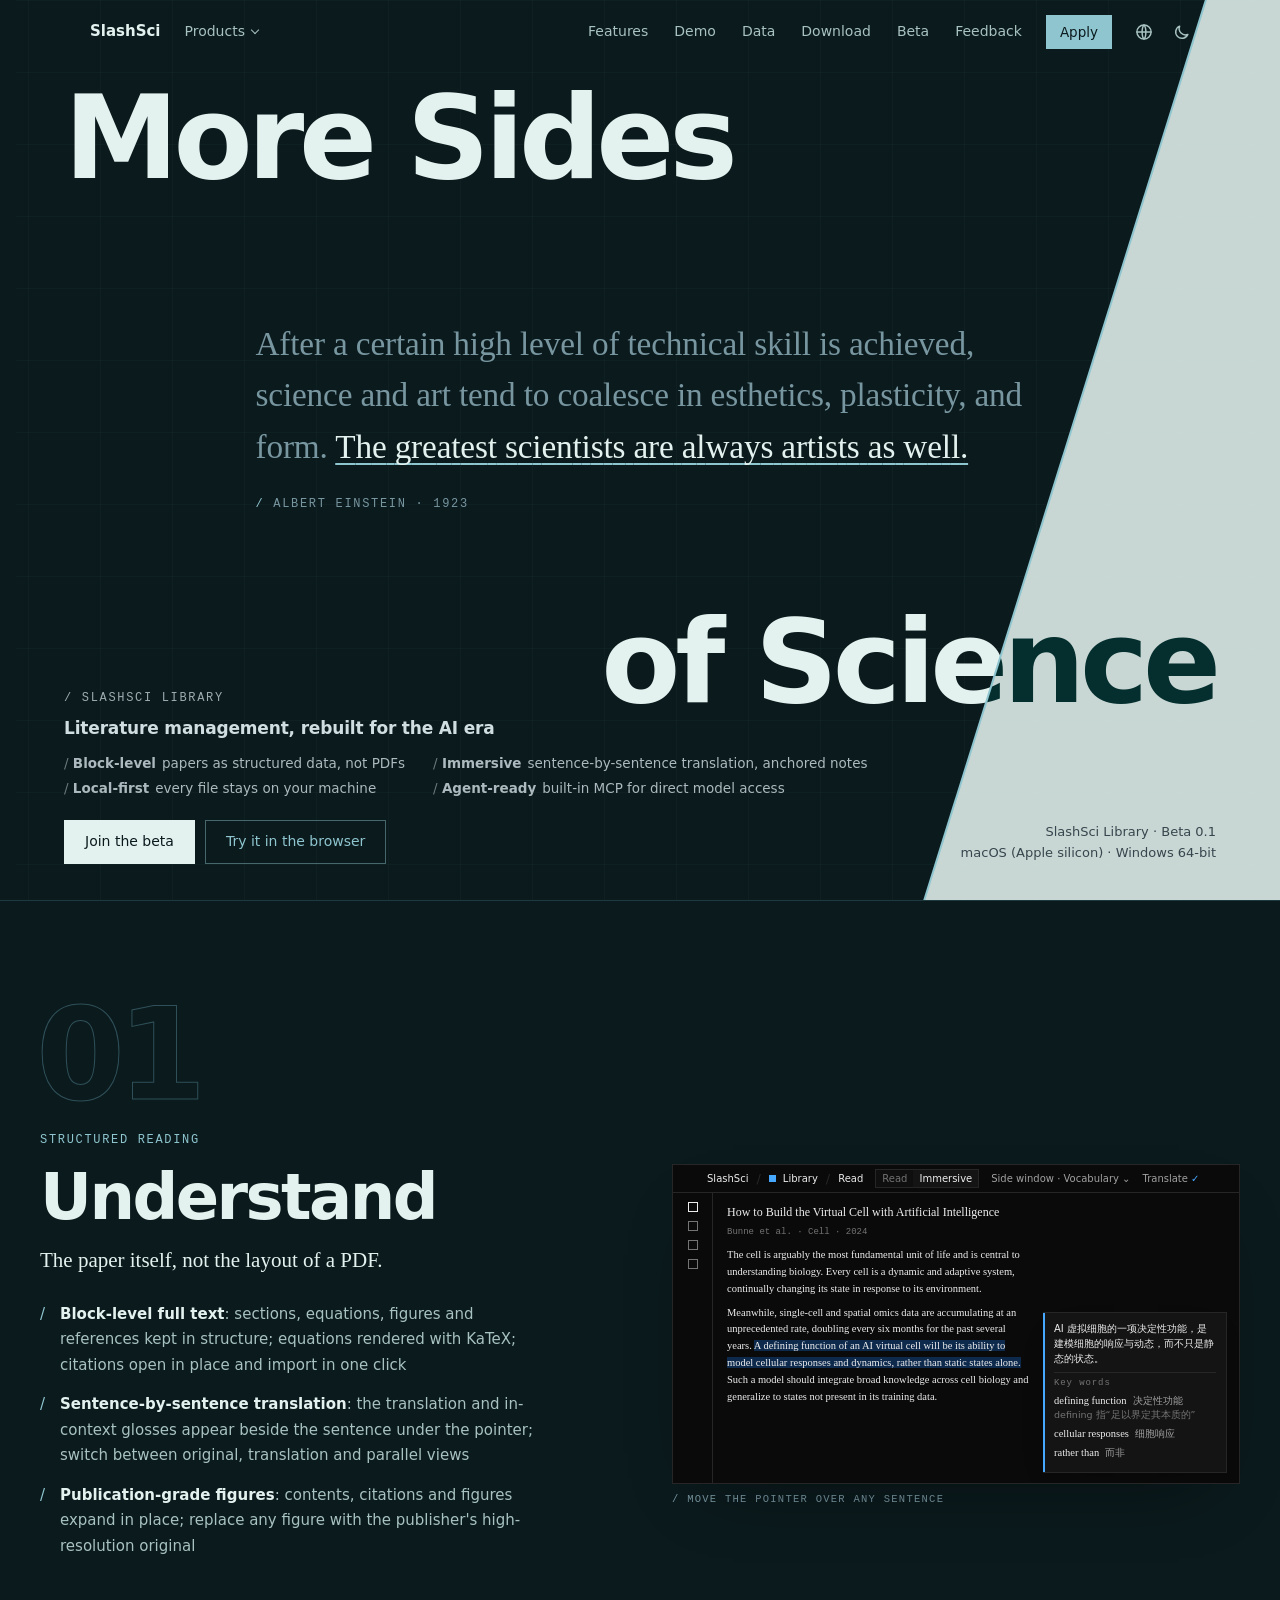
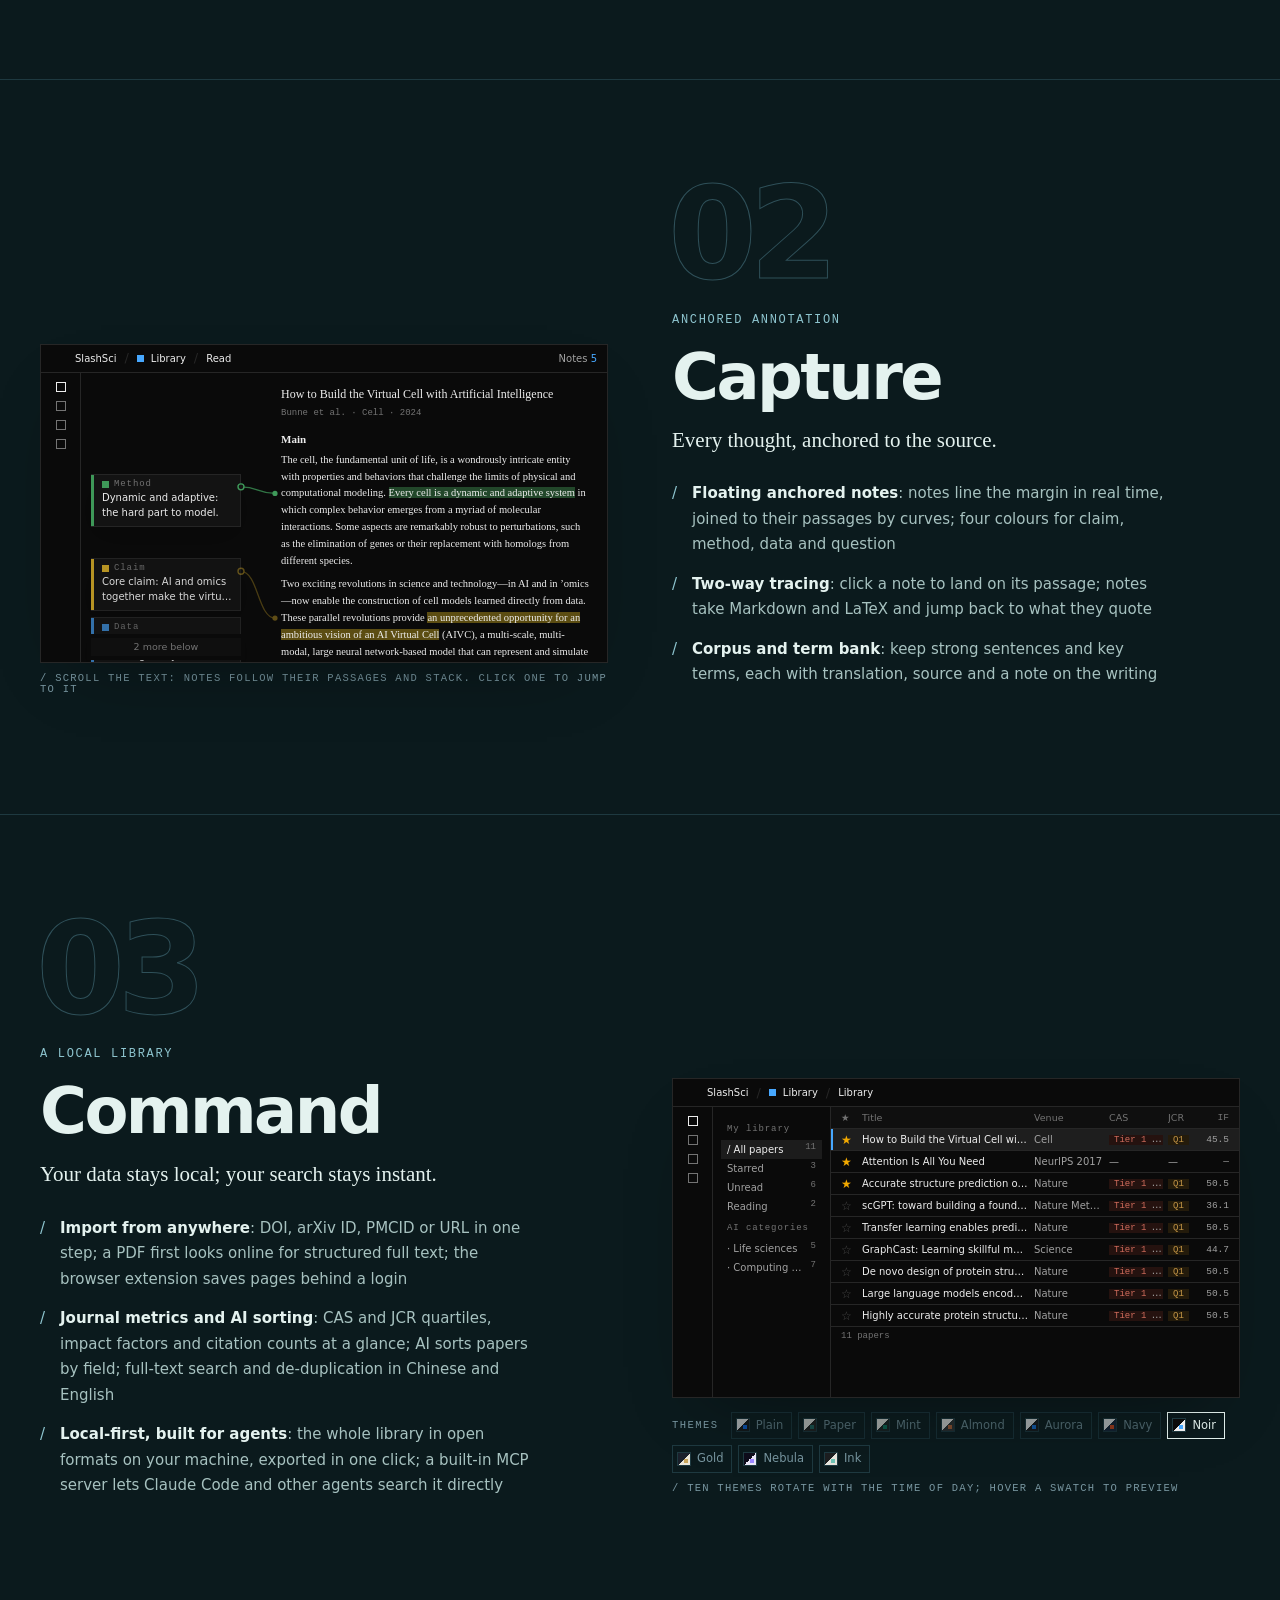
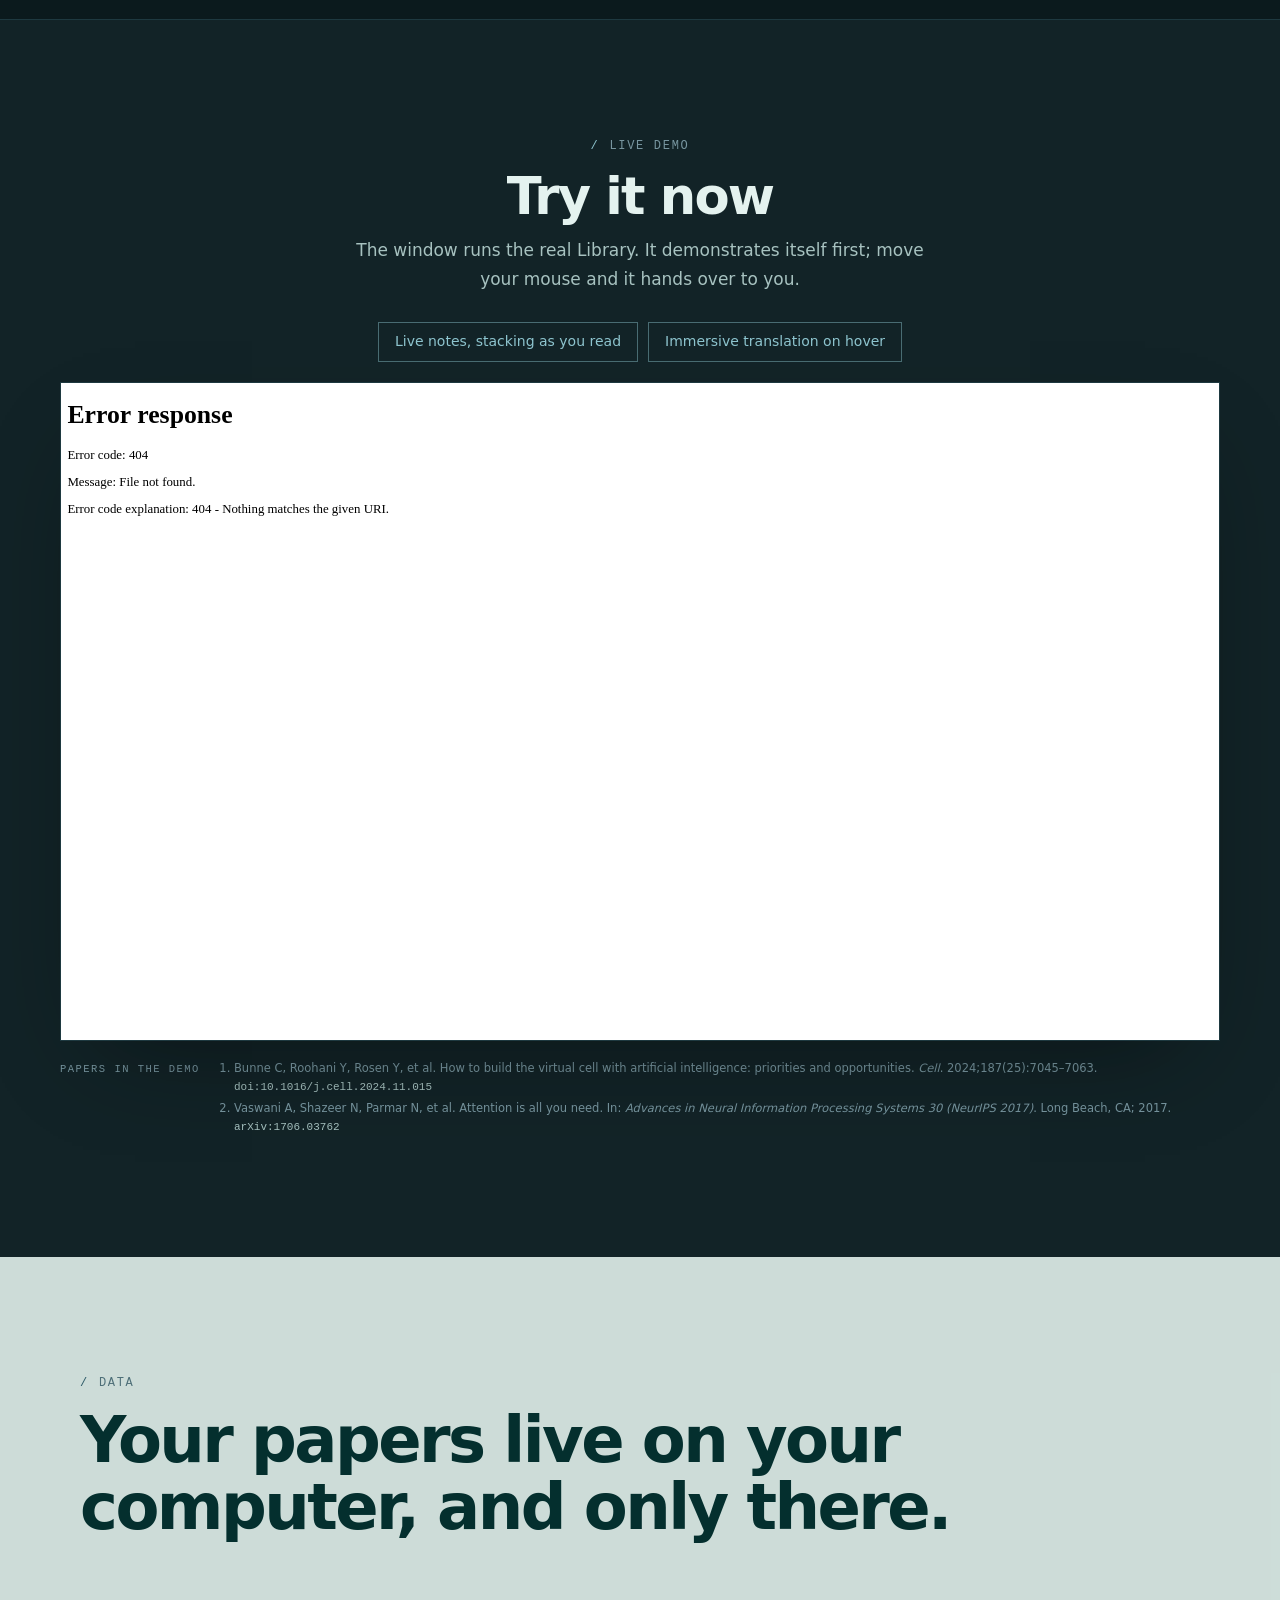
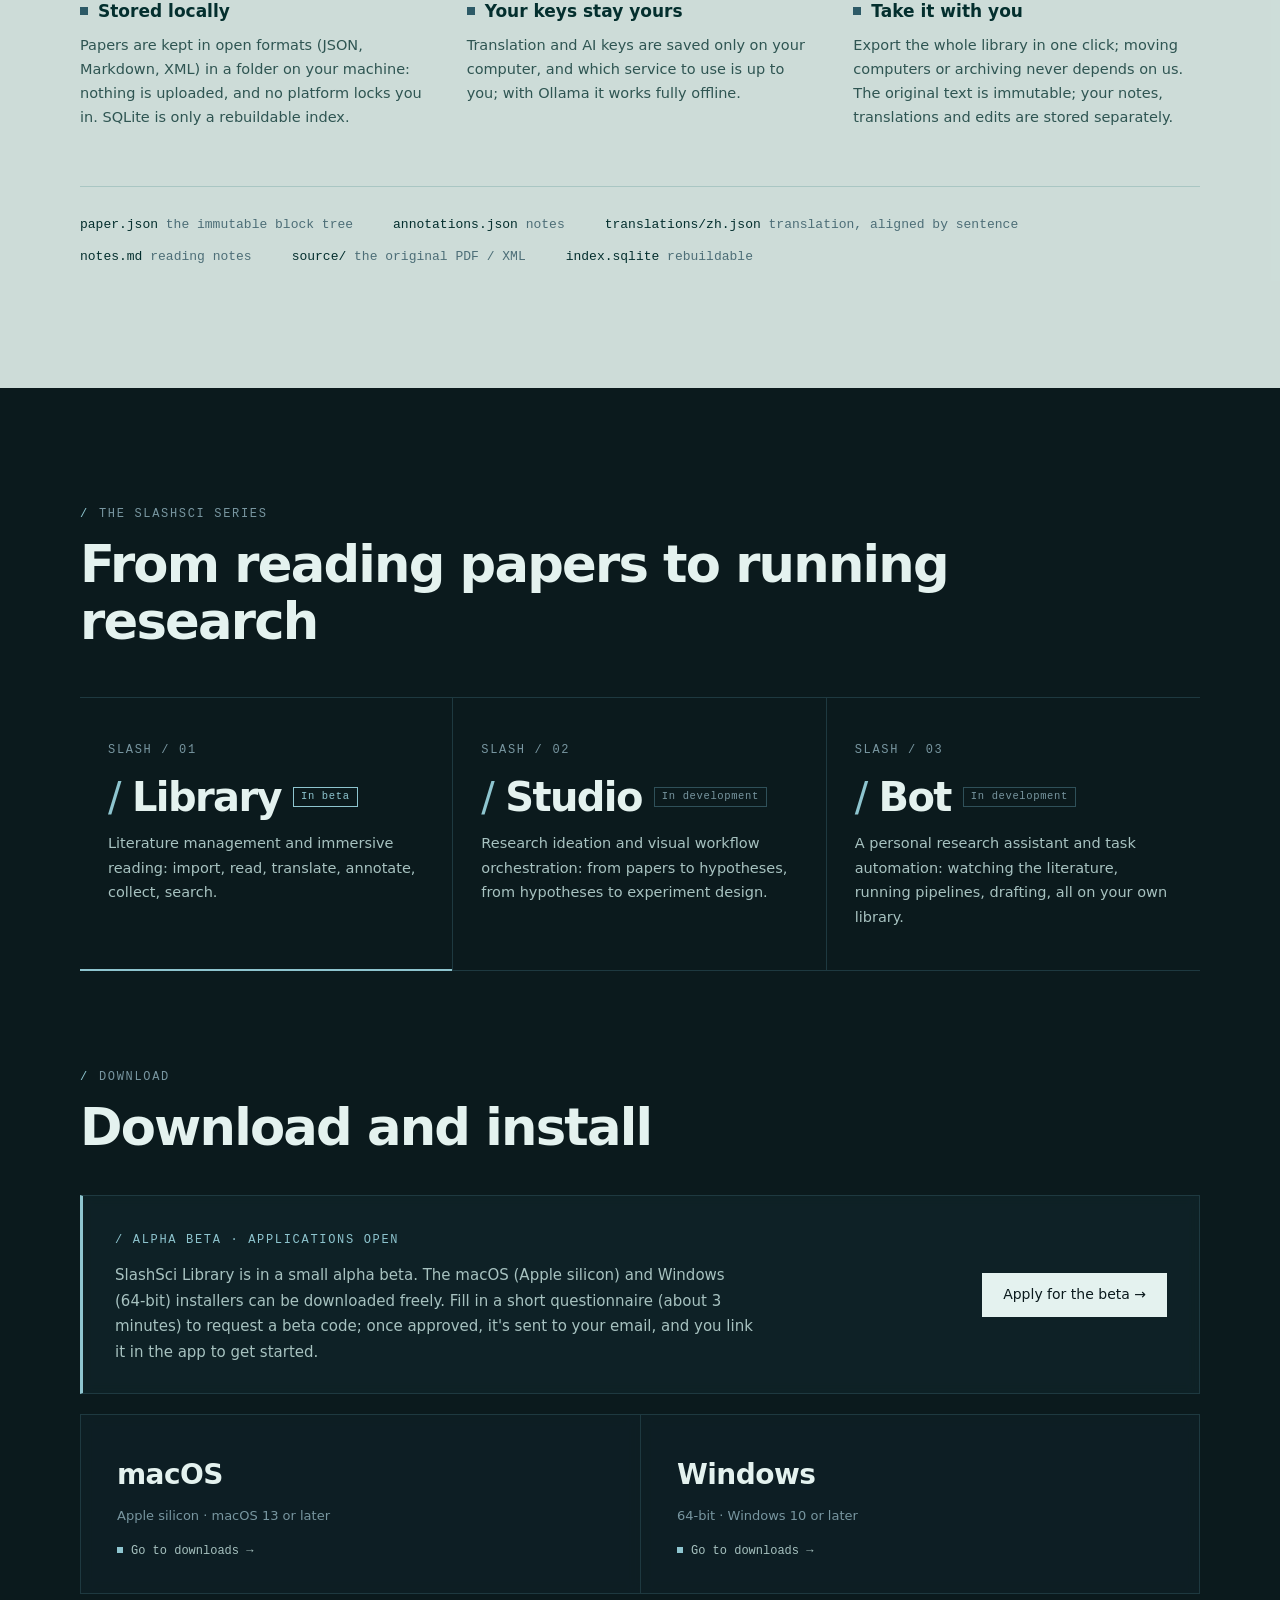
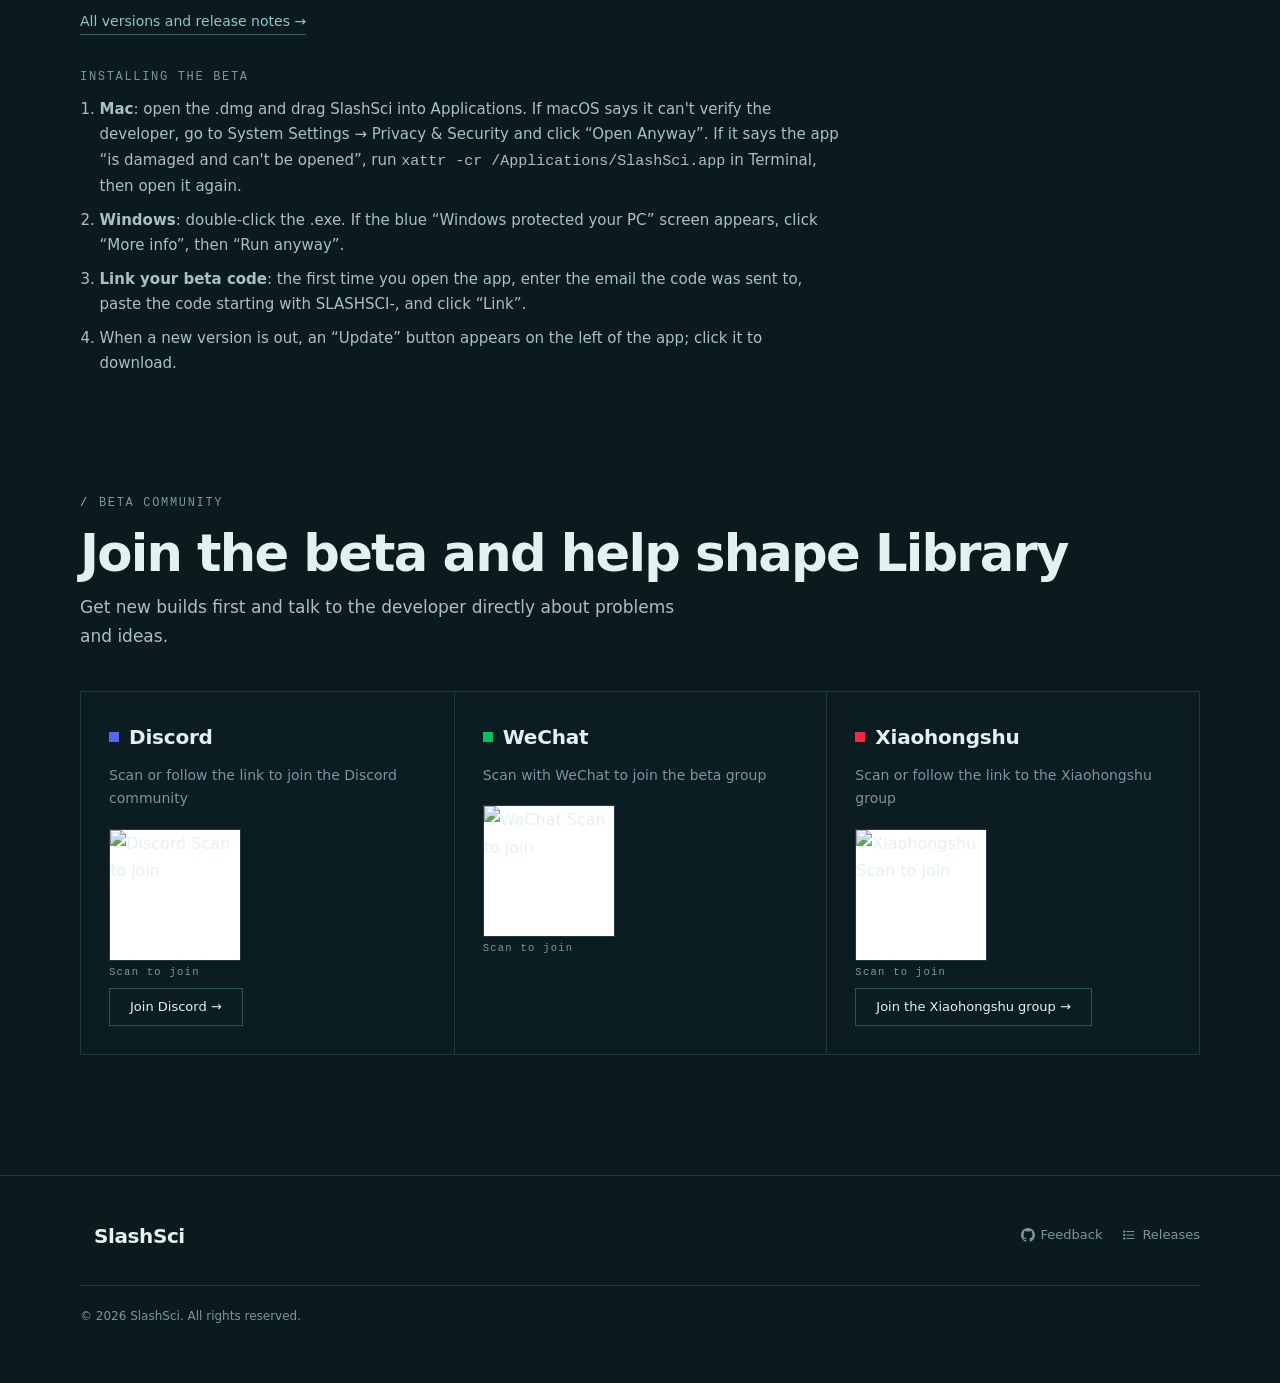
==== commit 9b5b3c24: "官网：不再使用「激活」，改为「内测码 / 绑定」；旧版本下架说明改为欢迎申请阿尔法内测" ====
--- a/docs/index.html
+++ b/docs/index.html
@@ -566,7 +566,8 @@
 .rchg a,.rlead a{color:var(--accent)}
 .rchg code,.rlead code{font:.88em var(--mono);padding:0 4px;background:var(--hl2)}
 .rchg pre{margin:8px 0;padding:10px 14px;background:var(--hl2);overflow-x:auto;font:13px/1.6 var(--mono)}
-.rgone{margin-top:20px;font:12px/1.6 var(--mono);color:var(--ink3)}
+.rgone{margin-top:18px;font-size:14px;line-height:1.7;color:var(--ink3)}
+.rgone a{color:var(--accent)}
 .rassets:empty{display:none}
 .rassets{margin-top:24px;display:flex;flex-wrap:wrap;gap:8px}
 .rassets a{display:inline-flex;align-items:center;gap:10px;min-height:40px;padding:0 14px;border:1px solid var(--line2);text-decoration:none;font-size:13.5px;font-weight:500;color:var(--ink);transition:border-color .15s}
@@ -741,7 +742,7 @@
 <section class="dl" id="download"><div class="wrap">
   <div class="label rv"><b>/</b> 下载</div>
   <h2 class="rv d1">下载与安装</h2>
-  <div class="notice rv"><div><span class="k">/ 阿尔法内测 · 激活码激活</span><p>SlashSci Library 目前处于小范围阿尔法内测，macOS（Apple 芯片）与 Windows（64 位）安装包均可直接下载，内测期间需要激活码才能使用。填写内测申请（约 3 分钟），审核通过后，激活码会发到你填写的邮箱。</p></div><a class="btn" href="https://xybioinfo.feishu.cn/share/base/shrcnYgv3JESRb7W4mUVEw9qzxZ" target="_blank" rel="noopener">申请内测 →</a></div>
+  <div class="notice rv"><div><span class="k">/ 阿尔法内测 · 欢迎申请</span><p>SlashSci Library 正在进行小范围阿尔法内测，macOS（Apple 芯片）与 Windows（64 位）安装包均可直接下载。填写一份简短的问卷（约 3 分钟）即可申请内测码，审核通过后会发到你的邮箱，在软件里绑定后就能开始使用。</p></div><a class="btn" href="https://xybioinfo.feishu.cn/share/base/shrcnYgv3JESRb7W4mUVEw9qzxZ" target="_blank" rel="noopener">申请内测 →</a></div>
   <div class="box">
     <a class="os rv" href="/releases/"><b>macOS</b><small>Apple 芯片 · macOS 13 及以上</small><span class="file">前往下载 →</span></a>
     <a class="os rv d1" href="/releases/"><b>Windows</b><small>64 位 · Windows 10 及以上</small><span class="file">前往下载 →</span></a>
@@ -751,7 +752,7 @@
   <ol class="steps rv d2">
     <li><b>Mac</b>：打开 .dmg，把 SlashSci 拖进「应用程序」。第一次打开如提示「无法验证开发者」，到「系统设置 → 隐私与安全性」点「仍要打开」；如提示「已损坏，无法打开」，在「终端」运行 <code>xattr -cr /Applications/SlashSci.app</code> 后再打开。</li>
     <li><b>Windows</b>：双击 .exe 安装。出现蓝色的「Windows 已保护你的电脑」时，点「更多信息」，再点「仍要运行」。</li>
-    <li><b>激活</b>：第一次打开时会显示激活页，填入收到激活码的邮箱，粘贴以 SLASHSCI- 开头的激活码，点「激活」。</li>
+    <li><b>绑定内测码</b>：第一次打开时，填入收到内测码的邮箱，粘贴以 SLASHSCI- 开头的内测码，点「绑定」。</li>
     <li>新版本发布后，应用左侧会出现「新版本」按钮，点一下即可下载。</li>
   </ol>
 </div></section>
